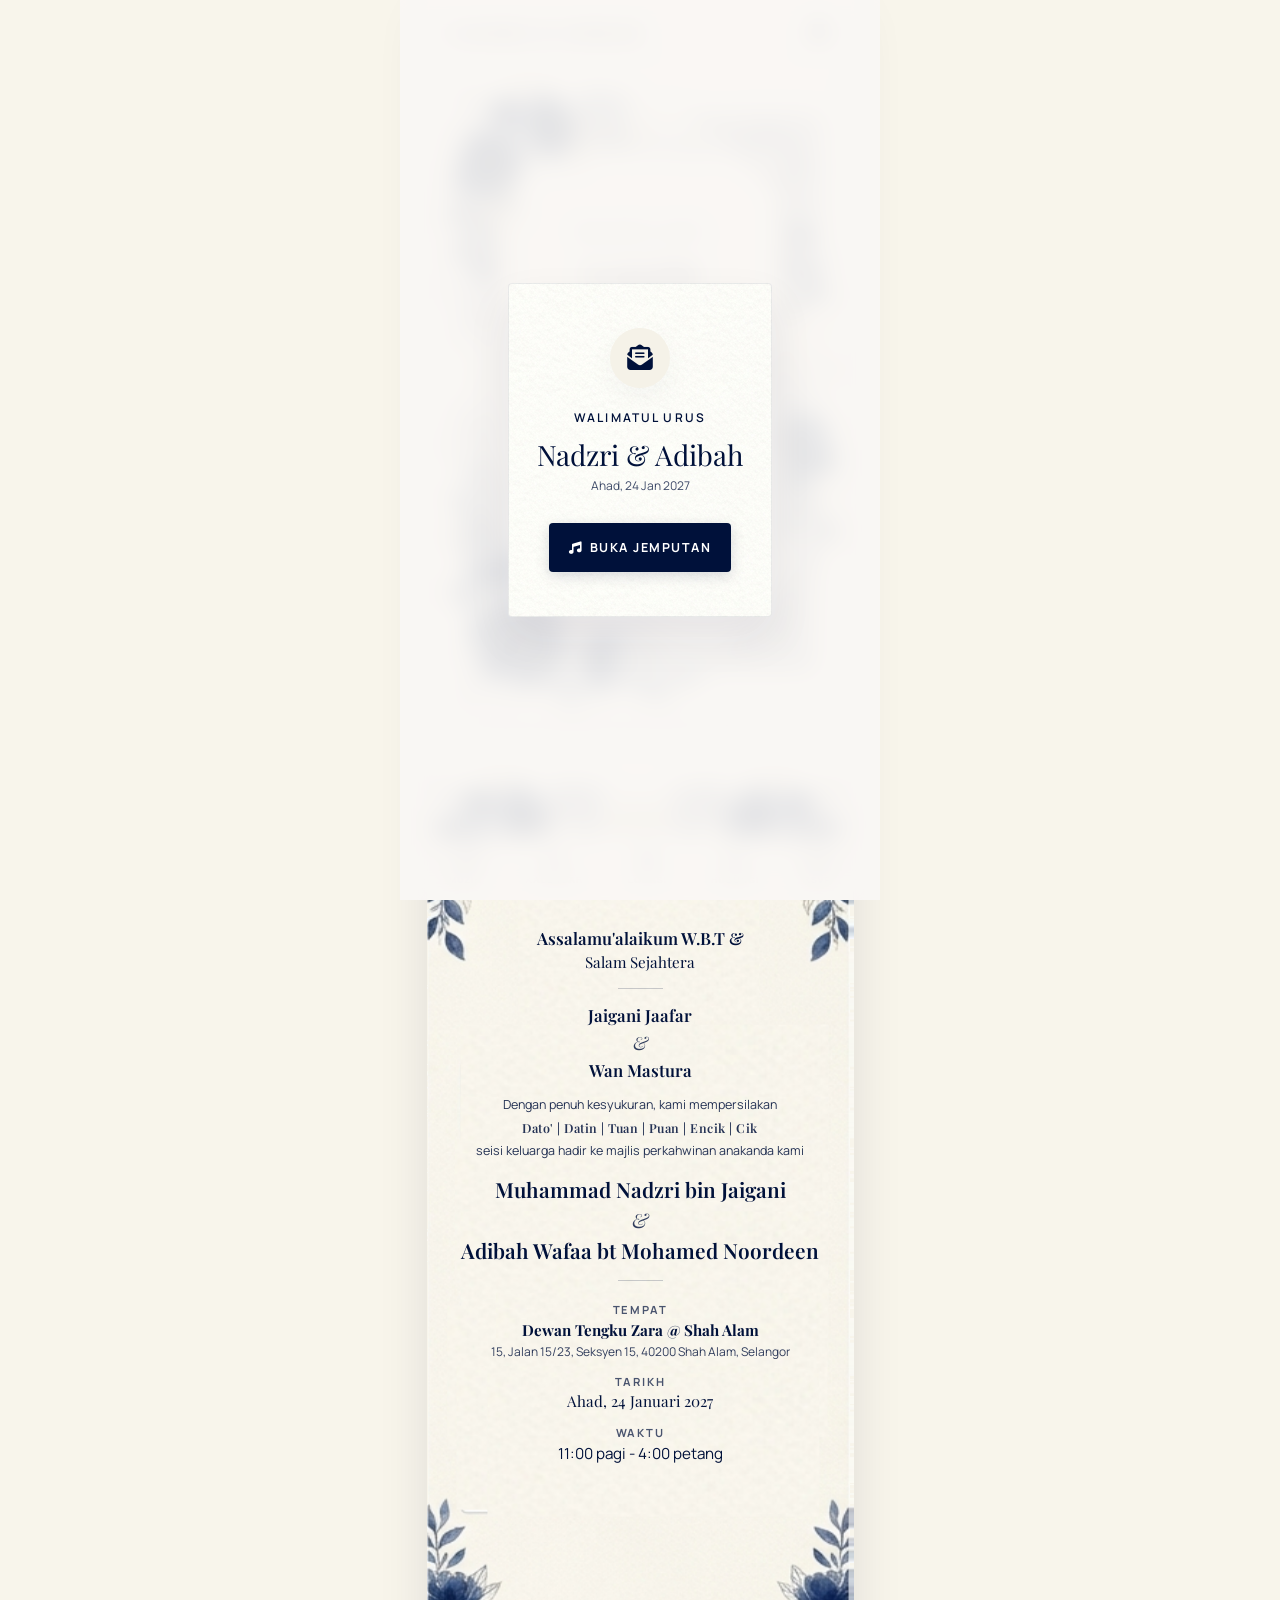
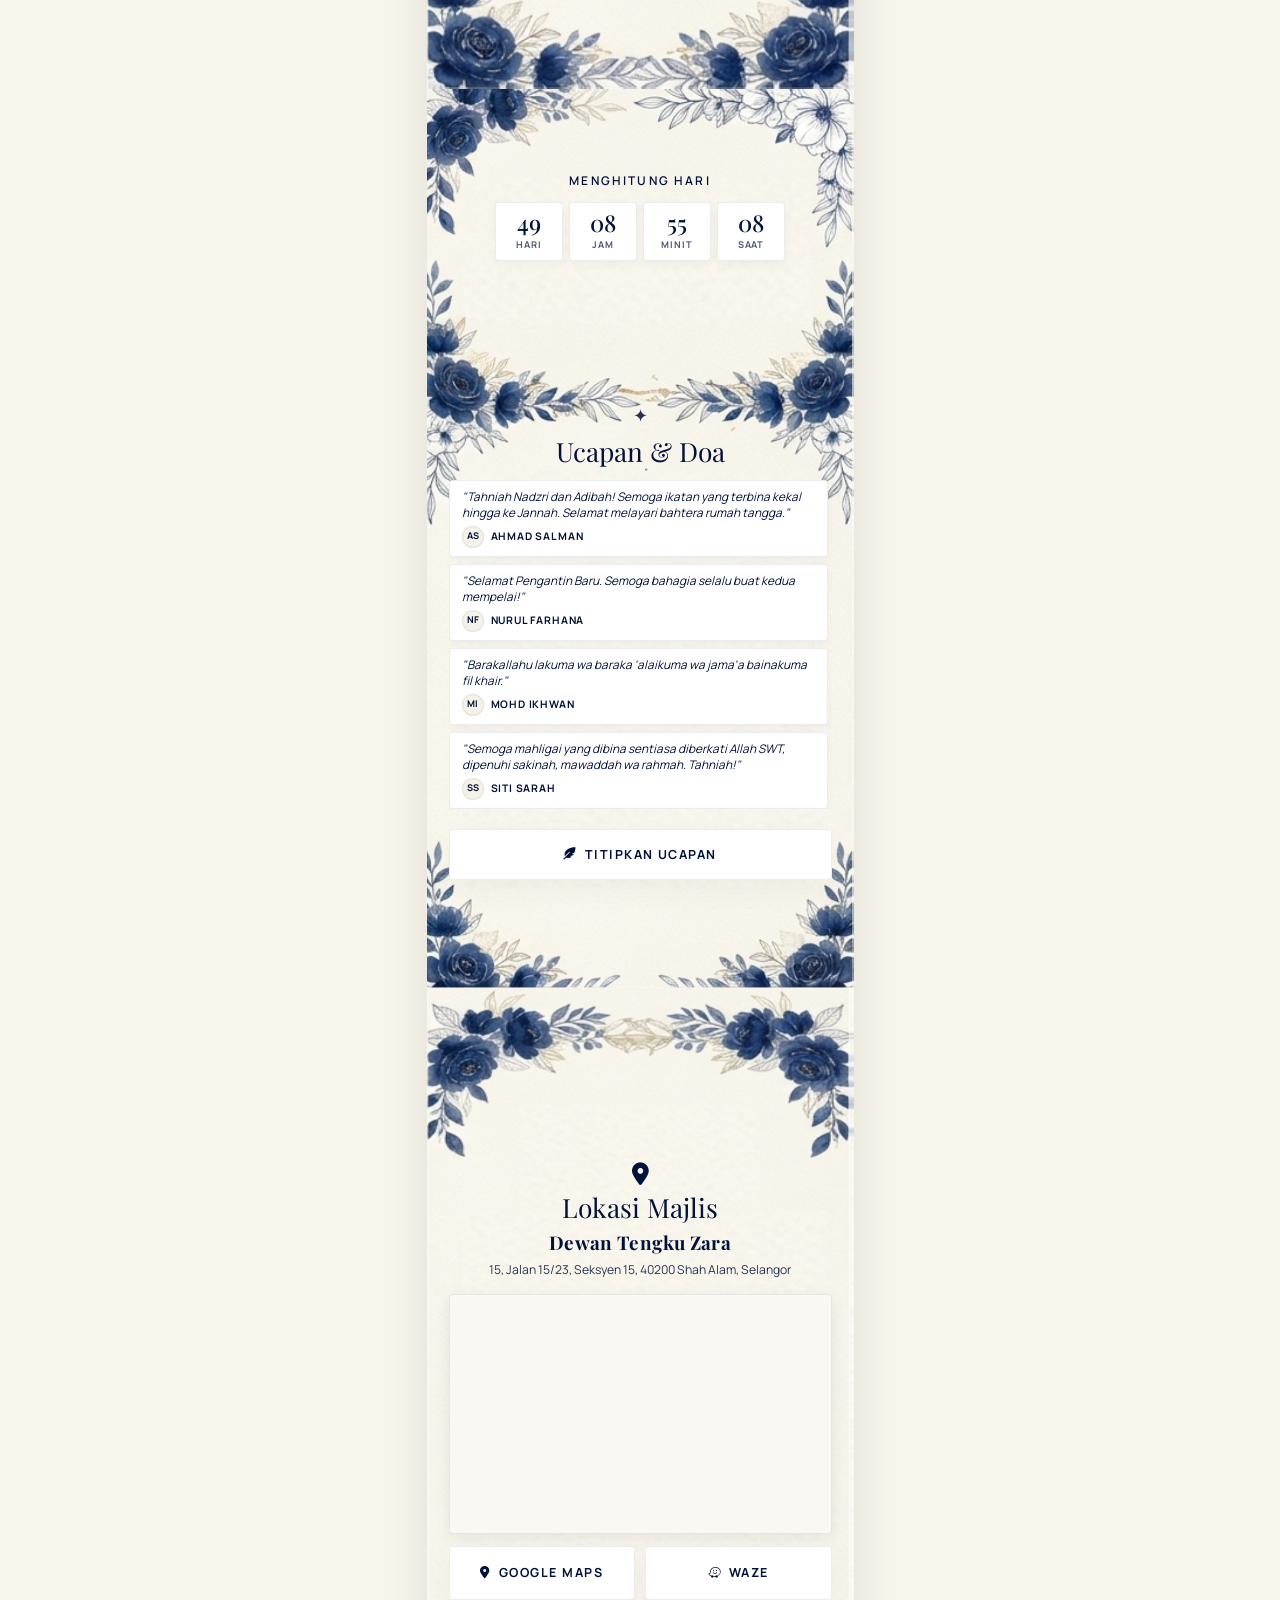
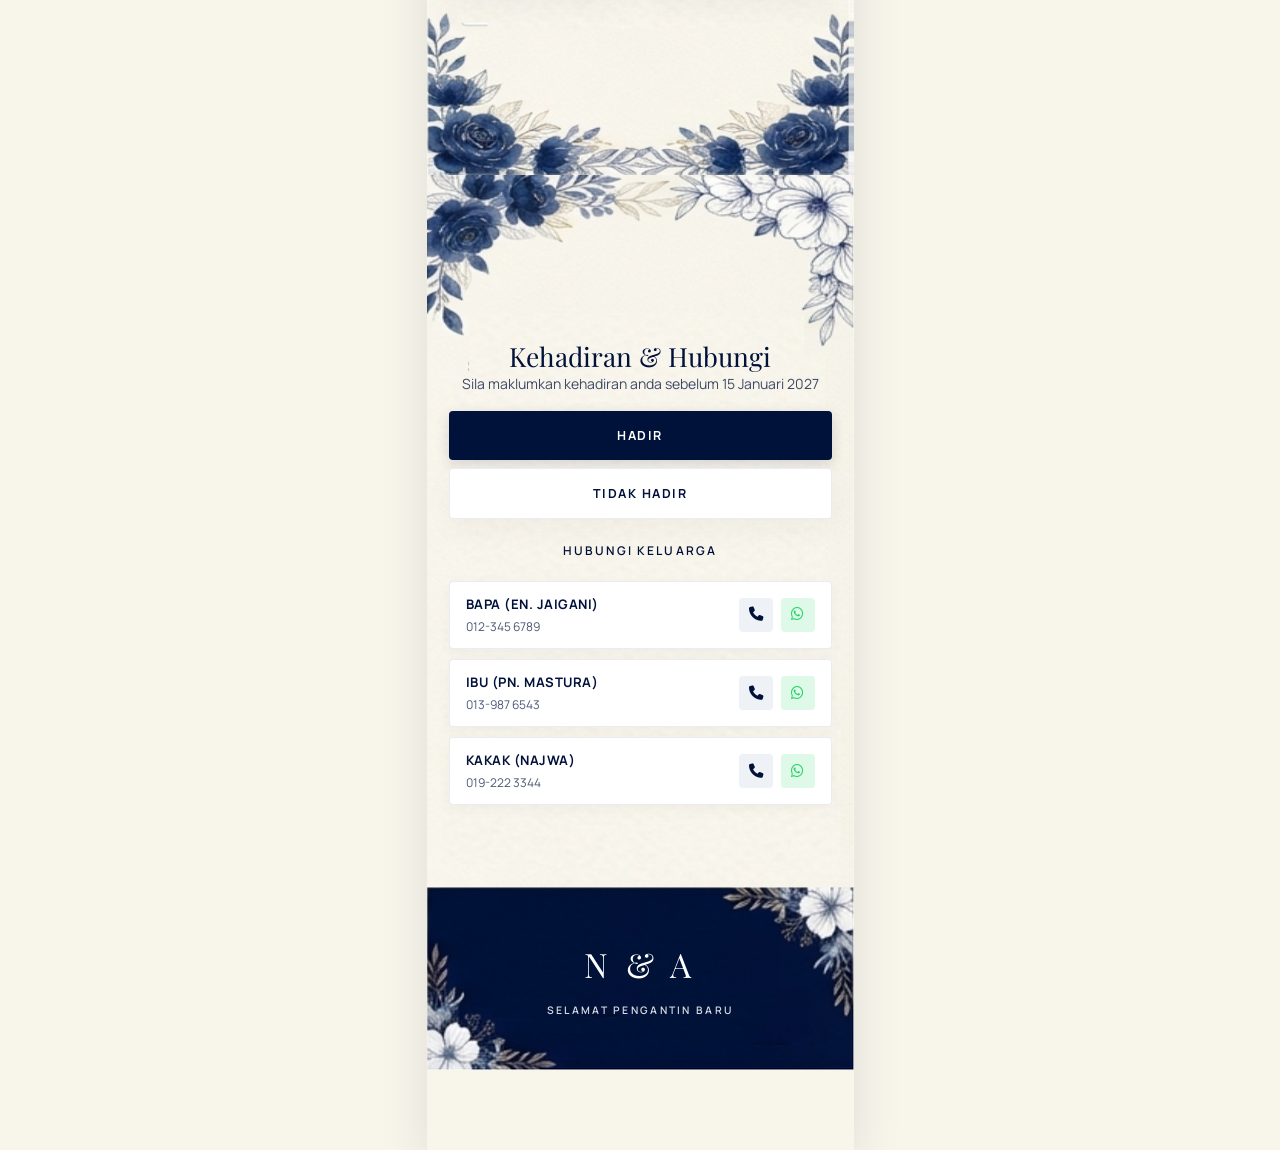
==== Kad Kahwin 2/index.html @ 7d21651d "Apply user calibrated first page text spacing and section heights" ====
<!DOCTYPE html>

<html lang="ms">
<head>
<meta charset="utf-8"/>
<meta content="width=device-width, initial-scale=1.0, maximum-scale=1.0, user-scalable=no" name="viewport"/>
<title>Walimatul Urus Nadzri &amp; Adibah</title>
<link href="https://fonts.googleapis.com" rel="preconnect"/>
<link crossorigin="" href="https://fonts.gstatic.com" rel="preconnect"/>
<link href="https://fonts.googleapis.com/css2?family=Great+Vibes&amp;family=Playfair+Display:ital,wght@0,400;0,600;0,700;1,400&amp;family=Manrope:wght@400;500;600;700&amp;display=swap" rel="stylesheet"/>
<link href="https://cdnjs.cloudflare.com/ajax/libs/font-awesome/6.4.0/css/all.min.css" rel="stylesheet"/>
<link href="styles.css" rel="stylesheet"/>
</head>
<body>
<!-- Background Music -->
<audio id="bg-music" loop="" preload="auto">
<source src="assets/gambus-kelantan.mp3" type="audio/mpeg"/>
</audio>
<div class="mobile-container">
<!-- ==========================================
             SCREEN 1: THE INVITATION CARD (HERO)
             ========================================== -->
<section class="screen-page hero-page" id="screen-hero">
<!-- Top App Bar matching screen.png -->
<header class="top-nav-bar movable-item" data-move-id="top-nav-bar">
<span class="brand-monogram" data-key="nav-monogram">NADZRI &amp; ADIBAH</span>
<button aria-label="Menu Navigasi" class="menu-icon-btn" id="menu-toggle-btn">
<i class="fa-solid fa-bars"></i>
</button>
</header>
<!-- Main Invitation Framed Card with exact floral & vintage border -->
<div class="invitation-card-wrapper">
<div class="invitation-card">
<div class="card-content">
<!-- Entire 1st Page Text Cluster (tight, close together, vertically centered) -->
<div class="hero-center-cluster movable-group" data-move-id="hero-all-text" style="transform: translateY(-15px);">
<!-- Upper Block: Title & Couple Names (close together) -->
<div class="hero-title-group movable-group" data-move-id="hero-title-group" style="transform: translateY(-53px);">
<p class="label-md letter-tracking-wide text-primary hero-top-label movable-item" data-key="hero-label" data-move-id="hero-top-label" style="transform: translateY(-16px);">WALIMATUL URUS</p>
<div class="couple-names movable-group" data-move-id="couple-names">
<h1 class="display-lg font-serif movable-item" data-key="groom-name" data-move-id="groom-name">NADZRI</h1>
<span class="ampersand-sign font-serif movable-item" data-key="ampersand" data-move-id="ampersand">&amp;</span>
<h1 class="display-lg font-serif movable-item" data-key="bride-name" data-move-id="bride-name">ADIBAH</h1>
</div>
</div>
<div class="hero-fine-divider movable-item" data-move-id="hero-fine-divider" style="transform: translateY(-30px);"></div>
<!-- Lower Block: Day, Date & Venue (close together) -->
<div class="hero-details-group movable-group" data-move-id="hero-details-group">
<p class="label-md letter-tracking-md text-primary hero-day-label movable-item" data-key="hero-day" data-move-id="hero-day-label">AHAD</p>
<div class="wedding-date-row movable-item" data-move-id="wedding-date-row">
<span class="date-digit" data-key="date-day">24</span>
<span class="date-sep">|</span>
<span class="date-digit" data-key="date-month">01</span>
<span class="date-sep">|</span>
<span class="date-digit" data-key="date-year">2027</span>
</div>
<div class="venue-info movable-item" data-move-id="venue-info" style="transform: translateY(38px);">
<p class="venue-title bold-text font-sans" data-key="venue-name">Dewan Tengku Zara</p>
<p class="venue-sub font-sans" data-key="venue-location">Shah Alam</p>
</div>
</div>
</div>
</div>
</div>
</div>
</section>
<!-- ==========================================
             SECTION 1.5: INVITATION GREETINGS & EVENT DETAILS
             (Between Screen 1 and Screen 2)
             ========================================== -->
<section class="screen-page content-page invitation-details-page" id="screen-invitation-details">
<div class="page-inner-content">
<div class="invitation-text-container">
<!-- Salam & Greetings -->
<div class="greet-block movable-group" data-move-id="greet-block">
<p class="greet-arabic font-serif movable-item" data-key="greet-salam" data-move-id="greet-salam">Assalamu'alaikum W.B.T &amp;</p>
<p class="greet-malay font-serif movable-item" data-key="greet-sejahtera" data-move-id="greet-sejahtera">Salam Sejahtera</p>
</div>
<div class="greet-divider-line movable-item" data-move-id="greet-divider-1"></div>
<!-- Parents / Hosts -->
<div class="parents-block movable-group" data-move-id="parents-block">
<h3 class="parent-name font-serif movable-item" data-key="parent-father" data-move-id="parent-father">Jaigani Jaafar</h3>
<span class="parent-amp font-serif movable-item" data-move-id="parent-amp">&amp;</span>
<h3 class="parent-name font-serif movable-item" data-key="parent-mother" data-move-id="parent-mother">Wan Mastura</h3>
</div>
<!-- Jemputan Verse -->
<div class="invitation-body-block movable-group" data-move-id="invitation-body-block">
<p class="body-sm text-primary movable-item" data-key="invite-verse-1" data-move-id="invite-verse-1">Dengan penuh kesyukuran, kami mempersilakan</p>
<p class="titles-honorific font-serif movable-item" data-key="invite-titles" data-move-id="invite-titles">Dato' | Datin | Tuan | Puan | Encik | Cik</p>
<p class="body-sm text-primary movable-item" data-key="invite-verse-2" data-move-id="invite-verse-2">seisi keluarga hadir ke majlis perkahwinan anakanda kami</p>
</div>
<!-- Bride & Groom -->
<div class="invitation-couple-block movable-group" data-move-id="invitation-couple-block">
<h2 class="couple-name-md font-serif movable-item" data-key="invite-groom" data-move-id="invite-groom">Muhammad Nadzri bin Jaigani</h2>
<span class="couple-amp font-serif movable-item" data-move-id="invite-amp">&amp;</span>
<h2 class="couple-name-md font-serif movable-item" data-key="invite-bride" data-move-id="invite-bride">Adibah Wafaa bt Mohamed Noordeen</h2>
</div>
<div class="greet-divider-line movable-item" data-move-id="greet-divider-2"></div>
<!-- Event Meta Details: Tempat, Tarikh, Waktu -->
<div class="event-meta-block movable-group" data-move-id="event-meta-block">
<!-- Tempat -->
<div class="meta-item movable-item" data-move-id="meta-tempat">
<p class="meta-label" data-key="meta-label-tempat">TEMPAT</p>
<p class="meta-value-title bold-text font-serif" data-key="meta-venue-name">Dewan Tengku Zara @ Shah Alam</p>
<p class="meta-value-sub" data-key="meta-venue-address">15, Jalan 15/23, Seksyen 15, 40200 Shah Alam, Selangor</p>
</div>
<!-- Tarikh -->
<div class="meta-item movable-item" data-move-id="meta-tarikh">
<p class="meta-label" data-key="meta-label-tarikh">TARIKH</p>
<p class="meta-value-title font-serif" data-key="meta-tarikh-val">Ahad, 24 Januari 2027</p>
</div>
<!-- Waktu -->
<div class="meta-item movable-item" data-move-id="meta-waktu">
<p class="meta-label" data-key="meta-label-waktu">WAKTU</p>
<p class="meta-value-title" data-key="meta-waktu-val">11:00 pagi - 4:00 petang</p>
</div>
</div>
</div>
</div>

</section>
<!-- ==========================================
             SCREEN 2: MENGHITUNG HARI & UCAPAN & DOA
             ========================================== -->
<section class="screen-page content-page" id="screen-countdown">
<div class="page-inner-content">
<!-- Countdown Section -->
<div class="section-block countdown-block movable-group" data-move-id="countdown-block">
<p class="label-md center-text letter-tracking-lg margin-bottom-sm text-primary movable-item" data-key="countdown-label" data-move-id="countdown-label">MENGHITUNG HARI</p>
<div class="timer-grid movable-item" data-move-id="timer-grid">
<div class="timer-box">
<span class="timer-number" data-key="timer-days" id="days">105</span>
<span class="timer-label">HARI</span>
</div>
<div class="timer-box">
<span class="timer-number" data-key="timer-hours" id="hours">09</span>
<span class="timer-label">JAM</span>
</div>
<div class="timer-box">
<span class="timer-number" data-key="timer-minutes" id="minutes">52</span>
<span class="timer-label">MINIT</span>
</div>
<div class="timer-box">
<span class="timer-number" data-key="timer-seconds" id="seconds">15</span>
<span class="timer-label">SAAT</span>
</div>
</div>
</div>
<!-- Spacer revealing the authentic botanical gold branch divider in user background -->
<div class="middle-divider-spacer movable-item" data-move-id="middle-divider-spacer"></div>
<!-- Wishes Section matching screen.png -->
<div class="section-block wishes-block movable-group" data-move-id="wishes-block">
<div class="section-title-wrapper movable-item" data-move-id="wishes-title-wrapper">
<div class="sparkle-star-icon">✦</div>
<h2 class="headline-md font-serif" data-key="wishes-title">Ucapan &amp; Doa</h2>
</div>
<div class="wishes-list movable-item" data-move-id="wishes-container" id="wishes-container">
<!-- Wish Card 1 -->
<div class="wish-card movable-item" data-move-id="wish-card-1">
<p class="body-md italic-text quote-text">"Tahniah Nadzri dan Adibah! Semoga ikatan yang terbina kekal hingga ke Jannah. Selamat melayari bahtera rumah tangga."</p>
<div class="wish-author-row">
<div class="avatar-badge">AS</div>
<span class="label-md bold-text author-name">AHMAD SALMAN</span>
</div>
</div>
<!-- Wish Card 2 -->
<div class="wish-card movable-item" data-move-id="wish-card-2">
<p class="body-md italic-text quote-text">"Selamat Pengantin Baru. Semoga bahagia selalu buat kedua mempelai!"</p>
<div class="wish-author-row">
<div class="avatar-badge">NF</div>
<span class="label-md bold-text author-name">NURUL FARHANA</span>
</div>
</div>
<!-- Wish Card 3 -->
<div class="wish-card movable-item" data-move-id="wish-card-3">
<p class="body-md italic-text quote-text">"Barakallahu lakuma wa baraka 'alaikuma wa jama'a bainakuma fil khair."</p>
<div class="wish-author-row">
<div class="avatar-badge">MI</div>
<span class="label-md bold-text author-name">MOHD IKHWAN</span>
</div>
</div>
<!-- Wish Card 4 -->
<div class="wish-card movable-item" data-move-id="wish-card-4">
<p class="body-md italic-text quote-text">"Semoga mahligai yang dibina sentiasa diberkati Allah SWT, dipenuhi sakinah, mawaddah wa rahmah. Tahniah!"</p>
<div class="wish-author-row">
<div class="avatar-badge">SS</div>
<span class="label-md bold-text author-name">SITI SARAH</span>
</div>
</div>
</div>
<!-- Add Wish Trigger Button -->
<button class="btn btn-secondary full-width margin-top-md movable-item" data-move-id="btn-trigger-wish-modal" id="btn-trigger-wish-modal" type="button">
<i class="fa-solid fa-feather-pointed"></i> TITIPKAN UCAPAN
                    </button>
</div>
</div>

</section>
<!-- ==========================================
             SCREEN 3: LOKASI MAJLIS
             ========================================== -->
<section class="screen-page content-page" id="screen-location">
<div class="page-inner-content">
<div class="section-block location-block movable-group" data-move-id="location-block">
<div class="location-header movable-item" data-move-id="location-header">
<i class="fa-solid fa-location-dot location-pin"></i>
<h2 class="headline-md font-serif" data-key="location-title">Lokasi Majlis</h2>
<h3 class="venue-name-highlight font-serif" data-key="location-hall">Dewan Tengku Zara</h3>
<p class="body-sm text-primary-muted font-sans location-full-address" data-key="location-address">15, Jalan 15/23, Seksyen 15, 40200 Shah Alam, Selangor</p>
</div>
<!-- Embedded Google Maps Card of the Location -->
<div class="map-card-container movable-item" data-move-id="perimeter-map-card">
<iframe allowfullscreen="" height="240" loading="lazy" referrerpolicy="no-referrer-when-downgrade" src="https://maps.google.com/maps?q=Dewan+Tengku+Zara+Seksyen+15+Shah+Alam&amp;t=&amp;z=15&amp;ie=UTF8&amp;iwloc=&amp;output=embed" style="border:0;" title="Peta Lokasi Google Maps Dewan Tengku Zara" width="100%">
</iframe>
</div>
<!-- Map Navigation Buttons -->
<div class="map-buttons-row movable-item" data-move-id="map-buttons-row">
<a class="btn btn-secondary map-action-btn" href="https://www.google.com/maps/search/?api=1&amp;query=Dewan+Tengku+Zara+Shah+Alam" id="btn-location-gmaps" rel="noopener noreferrer" target="_blank">
<i class="fa-solid fa-location-dot"></i> <span>GOOGLE MAPS</span>
</a>
<a class="btn btn-secondary map-action-btn" href="https://waze.com/ul?q=Dewan+Tengku+Zara+Shah+Alam" id="btn-location-waze" rel="noopener noreferrer" target="_blank">
<i class="fa-brands fa-waze"></i> <span>WAZE</span>
</a>
</div>
</div>
</div>

</section>
<!-- ==========================================
             SCREEN 4: KEHADIRAN & HUBUNGI KELUARGA + FOOTER
             ========================================== -->
<section class="screen-page content-page" id="screen-rsvp">
<div class="page-inner-content">
<!-- Kehadiran & Hubungi Header -->
<div class="section-block rsvp-header-block movable-group" data-move-id="rsvp-header-block">
<h2 class="headline-md font-serif" data-key="rsvp-title">Kehadiran &amp; Hubungi</h2>
<p class="body-md text-primary-muted center-text" data-key="rsvp-deadline">Sila maklumkan kehadiran anda sebelum 15 Januari 2027</p>
<!-- Hadir / Tidak Hadir Buttons -->
<div class="rsvp-choice-buttons">
<button class="btn btn-primary full-width" id="btn-rsvp-open-hadir" type="button">HADIR</button>
<button class="btn btn-ghost full-width" id="btn-rsvp-open-tidak" type="button">TIDAK HADIR</button>
</div>
</div>
<!-- Hubungi Keluarga Section matching screen.png Screen 4 -->
<div class="section-block family-block movable-group" data-move-id="family-block">
<p class="label-md center-text letter-tracking-lg margin-bottom-md text-primary" data-key="family-heading">HUBUNGI KELUARGA</p>
<div class="family-cards-list">
<!-- Contact 1: Bapa -->
<div class="family-card movable-item" data-move-id="family-card-1">
<div class="family-info">
<p class="family-role-name">BAPA (EN. JAIGANI)</p>
<p class="family-phone-number">012-345 6789</p>
</div>
<div class="family-action-buttons">
<a aria-label="Telefon Bapa" class="icon-circle-btn" href="tel:0123456789">
<i class="fa-solid fa-phone"></i>
</a>
<a aria-label="WhatsApp Bapa" class="icon-circle-btn whatsapp-btn" href="https://wa.me/60123456789" rel="noopener noreferrer" target="_blank">
<i class="fa-brands fa-whatsapp"></i>
</a>
</div>
</div>
<!-- Contact 2: Ibu -->
<div class="family-card movable-item" data-move-id="family-card-2">
<div class="family-info">
<p class="family-role-name">IBU (PN. MASTURA)</p>
<p class="family-phone-number">013-987 6543</p>
</div>
<div class="family-action-buttons">
<a aria-label="Telefon Ibu" class="icon-circle-btn" href="tel:0139876543">
<i class="fa-solid fa-phone"></i>
</a>
<a aria-label="WhatsApp Ibu" class="icon-circle-btn whatsapp-btn" href="https://wa.me/60139876543" rel="noopener noreferrer" target="_blank">
<i class="fa-brands fa-whatsapp"></i>
</a>
</div>
</div>
<!-- Contact 3: Adik -->
<div class="family-card movable-item" data-move-id="family-card-3">
<div class="family-info">
<p class="family-role-name">KAKAK (NAJWA)</p>
<p class="family-phone-number">019-222 3344</p>
</div>
<div class="family-action-buttons">
<a aria-label="Telefon Adik" class="icon-circle-btn" href="tel:0192223344">
<i class="fa-solid fa-phone"></i>
</a>
<a aria-label="WhatsApp Adik" class="icon-circle-btn whatsapp-btn" href="https://wa.me/60192223344" rel="noopener noreferrer" target="_blank">
<i class="fa-brands fa-whatsapp"></i>
</a>
</div>
</div>
</div>
</div>
</div>

</section>
<!-- Deep Navy Site Footer Section (100% full width until the right and left) -->
<footer class="site-royal-footer-card">
<div class="footer-card-content movable-item" data-move-id="footer-card-content">
<h2 class="footer-monogram font-serif" data-key="footer-monogram">N &amp; A</h2>
<p class="footer-tagline" data-key="footer-tagline">SELAMAT PENGANTIN BARU</p>
</div>
</footer>
<!-- Spacer for fixed bottom bar -->
<div class="bottom-nav-spacer"></div>
<!-- ==========================================
             BOTTOM NAVIGATION BAR matching screen.png
             ========================================== -->
<nav class="bottom-nav" id="main-bottom-nav">
<button class="nav-item" id="nav-btn-music" type="button">
<i class="fa-solid fa-music nav-icon" id="music-icon-indicator"></i>
<span class="nav-label">MUZIK</span>
</button>
<button class="nav-item" id="nav-btn-calendar" type="button">
<i class="fa-regular fa-calendar nav-icon"></i>
<span class="nav-label">KALENDAR</span>
</button>
<button class="nav-item" id="nav-btn-location" type="button">
<i class="fa-solid fa-location-dot nav-icon"></i>
<span class="nav-label">LOKASI</span>
</button>
<button class="nav-item" id="nav-btn-contacts" type="button">
<i class="fa-solid fa-phone nav-icon"></i>
<span class="nav-label">HUBUNGI</span>
</button>
<button class="nav-item" id="nav-btn-rsvp" type="button">
<i class="fa-regular fa-envelope nav-icon"></i>
<span class="nav-label">RSVP</span>
</button>
</nav>
<!-- ==========================================
             INTERACTIVE MODALS & DRAWERS
             ========================================== -->
<!-- 1. RSVP Submission Modal -->
<div aria-hidden="true" class="modal-overlay" id="rsvp-modal">
<div class="modal-card">
<div class="modal-header">
<h3 class="headline-md font-serif">Borang Kehadiran</h3>
<button aria-label="Tutup" class="modal-close-btn" id="rsvp-modal-close" type="button">×</button>
</div>
<form class="modal-form" id="rsvp-submission-form">
<div class="form-group">
<label class="label-md">Status Kehadiran</label>
<div class="status-toggle-row">
<button class="toggle-option-btn active" data-status="HADIR" id="modal-tab-hadir" type="button">Hadir</button>
<button class="toggle-option-btn" data-status="TIDAK HADIR" id="modal-tab-tidak" type="button">Tidak Hadir</button>
</div>
</div>
<div class="form-group" id="pax-group">
<label class="label-md" for="pax-select">Jumlah Kehadiran</label>
<select class="form-input" id="pax-select">
<option value="1">1 Orang</option>
<option selected="" value="2">2 Orang</option>
<option value="3">3 Orang</option>
<option value="4">4 Orang</option>
<option value="5">5 Orang</option>
</select>
</div>
<div class="form-group">
<label class="label-md" for="guest-name">Nama Anda</label>
<input class="form-input" id="guest-name" placeholder="Masukkan nama penuh" required="" type="text"/>
</div>
<div class="form-group">
<label class="label-md" for="guest-phone">Nombor Telefon (Pilihan)</label>
<input class="form-input" id="guest-phone" placeholder="Contoh: 0123456789" type="tel"/>
</div>
<div class="form-group">
<label class="label-md" for="guest-wish">Ucapan &amp; Doa</label>
<textarea class="form-input form-textarea" id="guest-wish" placeholder="Titipkan ucapan buat kedua mempelai..." rows="3"></textarea>
</div>
<button class="btn btn-primary full-width" id="rsvp-submit-btn" type="submit">HANTAR JAWAPAN</button>
</form>
</div>
</div>
<!-- 2. Add Wish Modal -->
<div aria-hidden="true" class="modal-overlay" id="wish-modal">
<div class="modal-card">
<div class="modal-header">
<h3 class="headline-md font-serif">Titipkan Ucapan</h3>
<button aria-label="Tutup" class="modal-close-btn" id="wish-modal-close" type="button">×</button>
</div>
<form class="modal-form" id="standalone-wish-form">
<div class="form-group">
<label class="label-md" for="wish-author-name">Nama Anda</label>
<input class="form-input" id="wish-author-name" placeholder="Masukkan nama anda" required="" type="text"/>
</div>
<div class="form-group">
<label class="label-md" for="wish-author-text">Ucapan Buat Mempelai</label>
<textarea class="form-input form-textarea" id="wish-author-text" placeholder="Tuliskan ucapan tahniah &amp; doa anda..." required="" rows="4"></textarea>
</div>
<button class="btn btn-primary full-width" type="submit">HANTAR UCAPAN</button>
</form>
</div>
</div>
<!-- 3. Calendar Export Modal -->
<div aria-hidden="true" class="modal-overlay" id="calendar-modal">
<div class="modal-card">
<div class="modal-header">
<h3 class="headline-md font-serif">Simpan Tarikh</h3>
<button aria-label="Tutup" class="modal-close-btn" id="calendar-modal-close" type="button">×</button>
</div>
<div class="calendar-options-list">
<a class="btn btn-secondary full-width margin-bottom-sm" href="#" id="btn-add-google-cal" rel="noopener noreferrer" target="_blank">
<i class="fa-brands fa-google"></i> Google Calendar
                    </a>
<button class="btn btn-secondary full-width" id="btn-download-ics" type="button">
<i class="fa-solid fa-calendar-arrow-down"></i> Muat Turun (.ICS)
                    </button>
</div>
</div>
</div>
<!-- 4. Navigation Menu Drawer -->
<div aria-hidden="true" class="drawer-overlay" id="nav-drawer">
<div class="drawer-panel">
<div class="drawer-header">
<span class="brand-monogram">NADZRI &amp; ADIBAH</span>
<button aria-label="Tutup Menu" class="drawer-close-btn" id="nav-drawer-close" type="button">×</button>
</div>
<ul class="drawer-menu-list">
<li><a class="drawer-link" href="#screen-hero"><i class="fa-solid fa-heart"></i> Jemputan</a></li>
<li><a class="drawer-link" href="#screen-countdown"><i class="fa-regular fa-clock"></i> Menghitung Hari</a></li>
<li><a class="drawer-link" href="#screen-countdown"><i class="fa-solid fa-sparkles"></i> Ucapan &amp; Doa</a></li>
<li><a class="drawer-link" href="#screen-location"><i class="fa-solid fa-location-dot"></i> Lokasi Majlis</a></li>
<li><a class="drawer-link" href="#screen-rsvp"><i class="fa-regular fa-envelope"></i> Kehadiran &amp; Hubungi</a></li>
</ul>
</div>
</div>
<!-- 5. Initial Audio Unlock Overlay -->
<div class="audio-overlay" id="audio-overlay">
<div class="audio-overlay-card">
<div class="envelope-stamp"><i class="fa-solid fa-envelope-open-text"></i></div>
<p class="label-md letter-tracking-lg margin-bottom-xs">WALIMATUL URUS</p>
<h2 class="display-sm font-serif">Nadzri &amp; Adibah</h2>
<p class="body-sm text-primary-muted margin-bottom-lg">Ahad, 24 Jan 2027</p>
<button class="btn btn-primary" id="open-invite" type="button">
<i class="fa-solid fa-music"></i> BUKA JEMPUTAN
                </button>
</div>
</div>
</div>
<script src="script.js"></script>
</body>
</html>
---- Kad Kahwin 2/styles.css ----
:root {
    /* Colors & Atmospheric Depth (from DESIGN.md) */
    --primary: #00113a;                     /* Deep Royal Navy / Ink */
    --primary-container: #002366;           /* Botanical accent */
    --on-primary: #ffffff;
    --surface: #f8f5eb;                     /* Exact ivory stationery paper from user backgrounds [248, 245, 235] */
    --surface-container-lowest: #ffffff;    /* Floating cards */
    --surface-container-low: #f5f2e8;       /* Subtle depth */
    --outline-variant: rgba(0, 17, 58, 0.08); /* Ghost border (felt, not seen) */
    --outline: #757682;                     /* Input lines */
    --error: #ba1a1a;
    --ambient-shadow: 0 10px 30px rgba(0, 17, 58, 0.04);
    --ambient-shadow-md: 0 14px 34px rgba(0, 17, 58, 0.06);
    --ambient-shadow-lg: 0 20px 44px rgba(0, 17, 58, 0.08);
    
    /* Dynamic Layout & Section Customizer Variables */
    --card-max-width: 427px;
    
    /* Section 1: Hero Card */
    --s1-padding-top: 96px;
    --s1-padding-bottom: 76px;
    --s1-bg-scale-x: 100%;
    --s1-bg-scale-y: 100%;
    --s1-bg-pos-x: center;
    --s1-bg-pos-y: 0px;
    
    /* Section 1.5: Jemputan */
    --s15-min-height: 927px;
    --s15-padding-top: 165px;
    --s15-padding-bottom: 140px;
    --s15-bg-scale-x: 100%;
    --s15-bg-scale-y: 100%;
    --s15-bg-pos-x: center;
    --s15-bg-pos-y: 0px;
    
    /* Section 2: Hitung Hari & Ucapan */
    --s2-min-height: 899px;
    --s2-padding-top: 78px;
    --s2-spacer-height: 140px;
    --s2-padding-bottom: 40px;
    --s2-bg-scale-x: 100%;
    --s2-bg-scale-y: 100%;
    --s2-bg-pos-x: center;
    --s2-bg-pos-y: 0px;
    
    /* Section 3: Lokasi */
    --s3-min-height: 787px;
    --s3-padding-top: 175px;
    --s3-map-height: 215px;
    --s3-padding-bottom: 120px;
    --s3-bg-scale-x: 100%;
    --s3-bg-scale-y: 100%;
    --s3-bg-pos-x: center;
    --s3-bg-pos-y: 0px;
    
    /* Section 4: RSVP */
    --s4-min-height: 712px;
    --s4-padding-top: 165px;
    --s4-padding-bottom: 24px;
    --s4-bg-scale-x: 100%;
    --s4-bg-scale-y: 100%;
    --s4-bg-pos-x: center;
    --s4-bg-pos-y: 0px;

    /* Navy Footer */
    --footer-bg-scale-x: 100%;
    --footer-bg-scale-y: 100%;
    --footer-bg-pos-x: center;
    --footer-bg-pos-y: 0px;
    
    /* Typography (from DESIGN.md) */
    --font-serif: 'Playfair Display', serif;
    --font-cursive: 'Great Vibes', cursive;
    --font-sans: 'Manrope', sans-serif;
    
    /* Radii */
    --round-four: 0.25rem;                  /* 4px architectural precision */
    --round-sm: 4px;
    --round-md: 8px;
    --round-full: 9999px;
}

/* Reset & Global */
* {
    margin: 0;
    padding: 0;
    box-sizing: border-box;
    scroll-behavior: smooth;
    -webkit-tap-highlight-color: transparent;
}

body {
    background-color: #f8f5eb;
    color: var(--primary);
    font-family: var(--font-sans);
    line-height: 1.6;
    display: flex;
    justify-content: center;
    min-height: 100vh;
}

/* Typography Utility Classes */
.font-serif { font-family: var(--font-serif); }
.font-cursive { font-family: var(--font-cursive); }
.font-sans { font-family: var(--font-sans); }

.display-lg {
    font-size: 2.3rem;
    letter-spacing: -0.02em;
    line-height: 1.1;
    font-weight: 400;
}

.display-md {
    font-size: 2.2rem;
    font-weight: 400;
    line-height: 1.1;
}

.display-sm {
    font-size: 1.75rem;
    font-weight: 400;
}

.headline-md {
    font-size: 1.65rem;
    font-weight: 400;
    line-height: 1.25;
    text-align: center;
    color: var(--primary);
}

.body-lg {
    font-size: 1rem;
    line-height: 1.5;
}

.body-md {
    font-size: 0.875rem;
    line-height: 1.6;
}

.body-sm {
    font-size: 0.75rem;
    line-height: 1.5;
}

.label-md {
    font-size: 0.75rem;
    text-transform: uppercase;
    letter-spacing: 0.12rem;
    font-weight: 600;
}

.bold-text { font-weight: 700; }
.italic-text { font-style: italic; }
.center-text { text-align: center; }
.text-primary { color: var(--primary); }
.text-primary-muted { color: var(--primary); opacity: 0.75; }

.letter-tracking-wide { letter-spacing: 0.2em; }
.letter-tracking-md { letter-spacing: 0.15em; }
.letter-tracking-lg { letter-spacing: 0.18em; }

.margin-bottom-xs { margin-bottom: 6px; }
.margin-bottom-sm { margin-bottom: 12px; }
.margin-bottom-md { margin-bottom: 20px; }
.margin-bottom-lg { margin-bottom: 28px; }
.margin-top-sm { margin-top: 12px; }
.margin-top-md { margin-top: 20px; }
.margin-top-lg { margin-top: 32px; }

/* Main Phone Container */
.mobile-container {
    width: 100%;
    max-width: var(--card-max-width, 427px);
    background-color: var(--surface);
    box-shadow: 0 16px 48px rgba(0, 17, 58, 0.1);
    position: relative;
    min-height: 100vh;
    overflow-x: hidden;
    margin: 0 auto;
    transition: max-width 0.2s ease;
}

/* =========================================================
   SCREEN 1: THE INVITATION CARD (HERO)
   ========================================================= */
.screen-page {
    position: relative;
    width: 100%;
}

.hero-page {
    display: flex;
    flex-direction: column;
    justify-content: flex-start;
    padding-bottom: 24px;
}

/* Top App Bar */
.top-nav-bar {
    display: flex;
    justify-content: space-between;
    align-items: center;
    padding: 16px 20px 8px;
}

.brand-monogram {
    font-family: var(--font-serif);
    font-size: 1.15rem;
    font-weight: 600;
    letter-spacing: 0.12em;
    color: var(--primary);
}

.menu-icon-btn {
    background: transparent;
    border: none;
    color: var(--primary);
    font-size: 1.35rem;
    cursor: pointer;
    padding: 6px;
    display: flex;
    align-items: center;
    justify-content: center;
    transition: opacity 0.2s ease;
}

.menu-icon-btn:hover {
    opacity: 0.7;
}

/* Main Framed Card with exact floral & vintage border from user's background */
.invitation-card-wrapper {
    padding: 6px 14px 24px;
    flex: 1;
    display: flex;
    align-items: center;
    justify-content: center;
}

.invitation-card {
    width: 100%;
    max-width: 427px;
    aspect-ratio: 427 / 696;
    background-color: var(--surface);
    background-image: url('assets/bg_screen1_card.png');
    background-size: var(--s1-bg-scale-x, 100%) var(--s1-bg-scale-y, 100%);
    background-position: var(--s1-bg-pos-x, center) var(--s1-bg-pos-y, 0px);
    background-repeat: no-repeat;
    border-radius: var(--round-four);
    box-shadow: 0 16px 40px rgba(0, 17, 58, 0.08);
    position: relative;
    padding: var(--s1-padding-top, 84px) 24px var(--s1-padding-bottom, 84px);
    display: flex;
    flex-direction: column;
    align-items: center;
    justify-content: center;
    text-align: center;
    box-sizing: border-box;
}

/* The ornate borders are already authentically present inside bg_screen1_card.png */
.ornate-inner-border {
    display: none;
}

.card-content {
    position: relative;
    z-index: 2;
    display: flex;
    flex-direction: column;
    align-items: center;
    justify-content: center;
    width: 100%;
    height: 100%;
}

/* Entire 1st Page Text Cluster - Perfectly Centered, moved 5 spaces down */
.hero-center-cluster {
    display: flex;
    flex-direction: column;
    align-items: center;
    justify-content: center;
    gap: 6px;
    width: 100%;
    margin-top: 18px;
}

/* Upper Block: WALIMATUL URUS and Couple Names */
.hero-title-group {
    display: flex;
    flex-direction: column;
    align-items: center;
    gap: 3px;
    width: 100%;
    margin: 0;
}

.hero-top-label {
    font-family: var(--font-sans);
    font-size: 0.68rem;
    font-weight: 600;
    letter-spacing: 0.22em;
    text-transform: uppercase;
    color: var(--primary);
    margin: 0 0 3px 0;
    line-height: 1.1;
}

.couple-names {
    display: flex;
    flex-direction: column;
    align-items: center;
    margin: 0;
}

.couple-names h1 {
    font-family: var(--font-serif);
    line-height: 0.94;
    letter-spacing: -0.01em;
    font-weight: 400;
    font-size: 2.05rem;
    color: var(--primary);
    margin: 0;
}

.ampersand-sign {
    font-family: var(--font-serif);
    font-style: italic;
    font-size: 1.45rem;
    line-height: 0.75;
    color: var(--primary);
    opacity: 0.85;
    margin: -1px 0;
}

.hero-fine-divider {
    display: block;
    width: 34px;
    height: 1px;
    background-color: rgba(0, 17, 58, 0.22);
    margin: 5px auto;
}

/* Lower Block: Day, Date & Venue close together with balanced spacing (+2 space) */
.hero-details-group {
    display: flex;
    flex-direction: column;
    align-items: center;
    gap: 3px;
    width: 100%;
    margin: 0;
}

.hero-day-label {
    font-family: var(--font-sans);
    font-size: 0.65rem;
    font-weight: 600;
    letter-spacing: 0.18em;
    text-transform: uppercase;
    color: var(--primary);
    margin: 0 0 2px 0;
    line-height: 1.1;
}

.wedding-date-row {
    font-family: var(--font-serif);
    font-size: 1.35rem;
    color: var(--primary);
    display: flex;
    align-items: center;
    justify-content: center;
    gap: 8px;
    margin: 2px 0;
    line-height: 1;
}

.date-digit {
    font-family: var(--font-serif);
    font-weight: 400;
}

.date-sep {
    font-weight: 300;
    opacity: 0.35;
    font-size: 1.1rem;
}

.venue-info {
    display: flex;
    flex-direction: column;
    align-items: center;
    gap: 2px;
    margin-top: 3px;
}

.venue-title {
    font-family: var(--font-sans);
    letter-spacing: 0.08em;
    font-weight: 700;
    font-size: 0.78rem;
    text-transform: uppercase;
    color: var(--primary);
    margin: 0;
    line-height: 1.15;
}

.venue-sub {
    font-family: var(--font-sans);
    font-size: 0.7rem;
    font-weight: 500;
    color: var(--primary);
    opacity: 0.8;
    margin: 0;
    line-height: 1.15;
}

/* =========================================================
   SCREENS 1.5, 2, 3, 4: CONTENT PAGES ON USER'S BACKGROUNDS
   ========================================================= */
.content-page {
    padding-bottom: 24px;
}

/* Section 1.5: Invitation Greetings & Details on section 3's floral background */
#screen-invitation-details {
    width: 100%;
    min-height: var(--s15-min-height, 1022px);
    background-color: var(--surface);
    background-image: url('assets/bg_screen3_location.png');
    background-size: var(--s15-bg-scale-x, 100%) var(--s15-bg-scale-y, 100%);
    background-position: var(--s15-bg-pos-x, center) var(--s15-bg-pos-y, 0px);
    background-repeat: no-repeat;
    position: relative;
    padding: var(--s15-padding-top, 165px) 22px var(--s15-padding-bottom, 140px);
    display: flex;
    flex-direction: column;
    justify-content: flex-start;
    box-sizing: border-box;
    text-align: center;
}

.invitation-text-container {
    display: flex;
    flex-direction: column;
    align-items: center;
    gap: 10px;
    width: 100%;
}

.greet-block {
    margin-bottom: 2px;
}

.greet-arabic {
    font-size: 1.05rem;
    font-weight: 600;
    color: var(--primary);
    line-height: 1.35;
}

.greet-malay {
    font-size: 0.95rem;
    color: var(--primary);
    line-height: 1.35;
    margin-top: 2px;
}

.greet-divider-line {
    width: 45px;
    height: 1px;
    background: rgba(0, 17, 58, 0.2);
    margin: 4px auto;
}

.parents-block {
    margin: 2px 0;
}

.parent-name {
    font-size: 1.05rem;
    font-weight: 600;
    color: var(--primary);
    line-height: 1.25;
}

.parent-amp {
    display: block;
    font-size: 1.15rem;
    font-style: italic;
    color: var(--primary);
    opacity: 0.8;
    margin: 2px 0;
}

.invitation-body-block {
    margin: 2px 0;
}

.invitation-body-block p {
    font-size: 0.78rem;
    line-height: 1.55;
    color: var(--primary);
    opacity: 0.85;
}

.titles-honorific {
    font-size: 0.82rem;
    font-weight: 600;
    letter-spacing: 0.04em;
    color: var(--primary);
    margin: 4px 0;
}

.invitation-couple-block {
    margin: 4px 0;
}

.couple-name-md {
    font-size: 1.3rem;
    font-weight: 600;
    color: var(--primary);
    line-height: 1.2;
}

.couple-amp {
    display: block;
    font-size: 1.25rem;
    font-style: italic;
    color: var(--primary);
    opacity: 0.8;
    margin: 2px 0;
}

.event-meta-block {
    margin-top: 6px;
    display: flex;
    flex-direction: column;
    gap: 12px;
    width: 100%;
}

.meta-item {
    display: flex;
    flex-direction: column;
    align-items: center;
}

.meta-label {
    font-size: 0.7rem;
    letter-spacing: 0.16em;
    font-weight: 700;
    text-transform: uppercase;
    color: var(--primary);
    opacity: 0.7;
    margin-bottom: 2px;
}

.meta-value-title {
    font-size: 0.95rem;
    color: var(--primary);
    line-height: 1.3;
}

.meta-value-sub {
    font-size: 0.75rem;
    color: var(--primary);
    opacity: 0.8;
    line-height: 1.45;
    margin-top: 2px;
}

/* Screen 2: Countdown & Wishes on user's exact background */
#screen-countdown {
    width: 100%;
    min-height: var(--s2-min-height, 899px);
    background-color: var(--surface);
    background-image: url('assets/bg_screen2_countdown_wishes.png');
    background-size: var(--s2-bg-scale-x, 100%) var(--s2-bg-scale-y, 100%);
    background-position: var(--s2-bg-pos-x, center) var(--s2-bg-pos-y, 0px);
    background-repeat: no-repeat;
    position: relative;
    padding: var(--s2-padding-top, 78px) 18px var(--s2-padding-bottom, 40px);
    display: flex;
    flex-direction: column;
    justify-content: flex-start;
    box-sizing: border-box;
}

.middle-divider-spacer {
    width: 100%;
    height: var(--s2-spacer-height, 140px);
    pointer-events: none;
}

/* Screen 3: Lokasi Majlis on user's exact background */
#screen-location {
    width: 100%;
    min-height: var(--s3-min-height, 1022px);
    background-color: var(--surface);
    background-image: url('assets/bg_screen3_location.png');
    background-size: var(--s3-bg-scale-x, 100%) var(--s3-bg-scale-y, 100%);
    background-position: var(--s3-bg-pos-x, center) var(--s3-bg-pos-y, 0px);
    background-repeat: no-repeat;
    position: relative;
    padding: var(--s3-padding-top, 175px) 18px var(--s3-padding-bottom, 120px);
    display: flex;
    flex-direction: column;
    justify-content: flex-start;
    box-sizing: border-box;
}

/* Screen 4: RSVP & Hubungi on user's exact background */
#screen-rsvp {
    width: 100%;
    min-height: var(--s4-min-height, 898px);
    background-color: var(--surface);
    background-image: url('assets/bg_screen4_rsvp_contacts.png');
    background-size: var(--s4-bg-scale-x, 100%) var(--s4-bg-scale-y, 100%);
    background-position: var(--s4-bg-pos-x, center) var(--s4-bg-pos-y, 0px);
    background-repeat: no-repeat;
    position: relative;
    padding: var(--s4-padding-top, 165px) 18px var(--s4-padding-bottom, 24px);
    display: flex;
    flex-direction: column;
    justify-content: flex-start;
    box-sizing: border-box;
}

.page-inner-content {
    padding: 0 4px;
    width: 100%;
}

.section-block {
    width: 100%;
}

/* =========================================================
   SCREEN 2: COUNTDOWN & WISHES
   ========================================================= */
.countdown-block {
    padding-top: 4px;
}

.timer-grid {
    display: flex;
    gap: 6px;
    justify-content: center;
    max-width: 320px;
    margin: 10px auto 0;
}

.timer-box {
    flex: 1;
    min-width: 50px;
    max-width: 68px;
    background-color: #ffffff;
    border: 1px solid var(--outline-variant);
    border-radius: var(--round-four);
    box-shadow: 0 3px 10px rgba(0, 17, 58, 0.04);
    padding: 8px 4px 7px;
    display: flex;
    flex-direction: column;
    align-items: center;
    transition: transform 0.2s ease, box-shadow 0.2s ease;
}

.timer-box:hover {
    transform: translateY(-2px);
    box-shadow: 0 6px 14px rgba(0, 17, 58, 0.08);
}

.timer-number {
    font-family: var(--font-serif);
    font-size: 1.45rem;
    line-height: 1;
    color: var(--primary);
    font-weight: 500;
}

.timer-label {
    font-family: var(--font-sans);
    font-size: 0.58rem;
    font-weight: 700;
    letter-spacing: 0.1em;
    color: var(--primary);
    opacity: 0.7;
    margin-top: 4px;
}

/* Wishes List (Scrollable, Exactly 4 visible at a glance) */
.section-title-wrapper {
    display: flex;
    flex-direction: column;
    align-items: center;
    margin-bottom: 12px;
}

.sparkle-star-icon {
    font-size: 1.15rem;
    color: var(--primary);
    margin-bottom: 4px;
    opacity: 0.85;
}

.wishes-list {
    display: flex;
    flex-direction: column;
    gap: 7px;
    max-height: 335px;
    overflow-y: auto;
    overflow-x: hidden;
    overscroll-behavior: contain;
    padding-right: 4px;
    scrollbar-width: thin;
    scrollbar-color: rgba(0, 17, 58, 0.22) transparent;
}

.wishes-list::-webkit-scrollbar {
    width: 4px;
}

.wishes-list::-webkit-scrollbar-track {
    background: transparent;
}

.wishes-list::-webkit-scrollbar-thumb {
    background: rgba(0, 17, 58, 0.22);
    border-radius: 4px;
}

.wishes-list::-webkit-scrollbar-thumb:hover {
    background: rgba(0, 17, 58, 0.45);
}

.wish-card {
    background-color: #ffffff;
    border: 1px solid var(--outline-variant);
    border-radius: var(--round-four);
    box-shadow: 0 3px 10px rgba(0, 17, 58, 0.04);
    padding: 8px 12px;
    flex-shrink: 0;
    transition: box-shadow 0.2s ease;
}

.wish-card:hover {
    box-shadow: var(--ambient-shadow-md);
}

.quote-text {
    font-family: var(--font-sans);
    font-style: italic;
    color: var(--primary);
    line-height: 1.35;
    font-size: 0.74rem;
    margin-bottom: 5px;
}

.wish-author-row {
    display: flex;
    align-items: center;
    gap: 7px;
}

.avatar-badge {
    width: 22px;
    height: 22px;
    border-radius: 50%;
    background-color: var(--surface-container-low);
    color: var(--primary);
    font-size: 0.58rem;
    font-weight: 700;
    display: flex;
    align-items: center;
    justify-content: center;
    border: 1px solid rgba(0, 17, 58, 0.08);
}

.author-name {
    font-family: var(--font-sans);
    font-size: 0.65rem;
    font-weight: 700;
    letter-spacing: 0.08em;
    text-transform: uppercase;
}

/* =========================================================
   SCREEN 3: LOKASI MAJLIS - STATIC PERIMETER MAP CARD
   ========================================================= */
.location-header {
    display: flex;
    flex-direction: column;
    align-items: center;
    margin-bottom: 12px;
}

.location-pin {
    font-size: 1.4rem;
    color: var(--primary);
    margin-bottom: 6px;
}

.venue-name-highlight {
    font-family: var(--font-serif);
    font-size: 1.18rem;
    font-weight: 700;
    color: var(--primary);
    margin: 4px 0 2px;
    letter-spacing: 0.02em;
    text-align: center;
}

.location-full-address {
    font-family: var(--font-sans);
    font-size: 0.76rem;
    line-height: 1.45;
    color: var(--primary);
    opacity: 0.85;
    text-align: center;
    max-width: 320px;
    margin: 0 auto 4px;
}

/* Embedded Google Maps Card */
.map-card-container {
    width: 100%;
    height: 240px;
    background-color: #faf8f3;
    border: 1px solid var(--outline-variant);
    border-radius: var(--round-four);
    box-shadow: 0 4px 16px rgba(0, 17, 58, 0.08);
    overflow: hidden;
    margin-bottom: 12px;
    box-sizing: border-box;
}

.map-card-container iframe {
    width: 100%;
    height: 100%;
    border: 0;
    display: block;
}

.map-directions-guide {
    display: flex;
    flex-direction: column;
    gap: 8px;
    padding-top: 10px;
    border-top: 1px solid rgba(0, 17, 58, 0.08);
    text-align: left;
}

.directions-heading {
    font-family: var(--font-serif);
    font-size: 0.88rem;
    color: var(--primary);
    font-weight: 600;
    margin-bottom: 2px;
    display: flex;
    align-items: center;
    gap: 6px;
}

.direction-step-item {
    display: flex;
    gap: 8px;
    align-items: flex-start;
    font-family: var(--font-sans);
    font-size: 0.74rem;
    color: var(--primary);
    line-height: 1.45;
}

.step-icon {
    color: var(--primary);
    font-size: 0.85rem;
    margin-top: 1px;
    flex-shrink: 0;
    opacity: 0.85;
}

.step-desc {
    flex: 1;
}

.step-desc strong {
    font-weight: 700;
}

.map-buttons-row {
    display: flex;
    gap: 10px;
    margin-bottom: 12px;
}

.map-action-btn {
    flex: 1;
    padding: 12px 14px;
    font-size: 0.74rem;
    letter-spacing: 0.08em;
    font-weight: 700;
}

.quick-rsvp-group {
    display: flex;
    flex-direction: column;
    gap: 8px;
    margin-top: 0;
}

/* =========================================================
   SCREEN 4: KEHADIRAN & HUBUNGI + FOOTER
   ========================================================= */
.rsvp-header-block {
    text-align: center;
    margin-bottom: 22px;
}

.rsvp-choice-buttons {
    display: flex;
    flex-direction: column;
    gap: 8px;
    margin-top: 16px;
}

.family-block {
    margin-top: 22px;
    margin-bottom: 20px;
}

.family-cards-list {
    display: flex;
    flex-direction: column;
    gap: 10px;
}

.family-card {
    background-color: #ffffff;
    border: 1px solid var(--outline-variant);
    border-radius: var(--round-four);
    box-shadow: 0 4px 14px rgba(0, 17, 58, 0.04);
    padding: 12px 16px;
    display: flex;
    justify-content: space-between;
    align-items: center;
    transition: transform 0.15s ease;
}

.family-card:hover {
    transform: translateY(-1px);
}

.family-role-name {
    font-weight: 700;
    font-size: 0.82rem;
    color: var(--primary);
    letter-spacing: 0.04em;
}

.family-phone-number {
    font-size: 0.75rem;
    color: var(--primary);
    opacity: 0.7;
    margin-top: 2px;
}

.family-action-buttons {
    display: flex;
    gap: 8px;
}

.icon-circle-btn {
    width: 34px;
    height: 34px;
    border-radius: var(--round-four);
    background-color: #eef1f6;
    color: var(--primary);
    display: flex;
    align-items: center;
    justify-content: center;
    text-decoration: none;
    font-size: 0.9rem;
    transition: all 0.2s ease;
}

.icon-circle-btn:hover {
    background-color: var(--outline-variant);
}

.whatsapp-btn {
    background-color: rgba(37, 211, 102, 0.15);
    color: #25d366;
}

.whatsapp-btn:hover {
    background-color: rgba(37, 211, 102, 0.28);
}

/* Site Royal Navy Footer Card (Full-width edge-to-edge until left and right) */
.site-royal-footer-card {
    width: 100%;
    aspect-ratio: 427 / 183;
    background-color: var(--primary);
    background-image: url('assets/bg_screen4_navy_footer.png');
    background-size: var(--footer-bg-scale-x, 100%) var(--footer-bg-scale-y, 100%);
    background-position: var(--footer-bg-pos-x, center) var(--footer-bg-pos-y, 0px);
    background-repeat: no-repeat;
    border-radius: 0;
    padding: 24px 20px;
    text-align: center;
    position: relative;
    overflow: hidden;
    margin: 0;
    box-shadow: none;
    box-sizing: border-box;
    display: flex;
    flex-direction: column;
    align-items: center;
    justify-content: center;
}

.site-royal-footer-card::before {
    display: none;
}

.footer-card-content {
    position: relative;
    z-index: 2;
    display: flex;
    flex-direction: column;
    align-items: center;
    gap: 6px;
}

.footer-monogram {
    font-size: 2.1rem;
    color: #ffffff;
    letter-spacing: 0.14em;
    font-weight: 400;
}

.footer-tagline {
    font-size: 0.65rem;
    letter-spacing: 0.22em;
    text-transform: uppercase;
    color: rgba(255, 255, 255, 0.85);
    font-weight: 600;
    margin-top: 4px;
}

/* =========================================================
   BUTTONS (from DESIGN.md)
   ========================================================= */
.btn {
    display: inline-flex;
    align-items: center;
    justify-content: center;
    gap: 8px;
    padding: 16px 20px;
    border-radius: var(--round-four);
    font-family: var(--font-sans);
    font-size: 0.78rem;
    font-weight: 700;
    letter-spacing: 0.12em;
    text-transform: uppercase;
    cursor: pointer;
    transition: all 0.2s ease;
    text-decoration: none;
    border: none;
}

.btn-primary {
    background-color: var(--primary);
    color: var(--on-primary);
    box-shadow: 0 4px 14px rgba(0, 17, 58, 0.15);
}

.btn-primary:hover {
    opacity: 0.92;
    transform: translateY(-1px);
}

.btn-primary:active {
    transform: translateY(0);
}

.btn-secondary {
    background-color: var(--surface-container-lowest);
    color: var(--primary);
    border: 1px solid var(--outline-variant);
    box-shadow: var(--ambient-shadow);
}

.btn-secondary:hover {
    border-color: var(--primary);
}

.btn-ghost {
    background-color: var(--surface-container-lowest);
    color: var(--primary);
    border: 1px solid var(--outline-variant);
    box-shadow: var(--ambient-shadow);
}

.btn-ghost:hover {
    border-color: var(--primary);
}

.full-width {
    width: 100%;
}

/* =========================================================
   BOTTOM NAVIGATION BAR matching screen.png
   ========================================================= */
.bottom-nav-spacer {
    height: 80px;
}

.bottom-nav {
    position: fixed;
    bottom: 0px;
    left: 50%;
    transform: translateX(-50%);
    width: 100%;
    max-width: 427px;
    height: 64px;
    background: rgba(250, 246, 235, 0.94);
    backdrop-filter: blur(14px);
    -webkit-backdrop-filter: blur(14px);
    display: flex;
    justify-content: space-around;
    align-items: center;
    z-index: 100;
    border-top: 1px solid var(--outline-variant);
}

.nav-item {
    background: transparent;
    border: none;
    display: flex;
    flex-direction: column;
    align-items: center;
    gap: 4px;
    color: var(--primary);
    cursor: pointer;
    opacity: 0.55;
    transition: all 0.2s ease;
    padding: 6px 10px;
}

.nav-item:hover,
.nav-item.active {
    opacity: 1;
}

.nav-icon {
    font-size: 1.15rem;
}

.nav-label {
    font-size: 0.58rem;
    font-weight: 700;
    letter-spacing: 0.08em;
}

/* Music active pulse */
.nav-icon.spinning {
    animation: pulseMusic 1.5s infinite;
}

@keyframes pulseMusic {
    0% { transform: scale(1); }
    50% { transform: scale(1.15); color: #c19a5b; }
    100% { transform: scale(1); }
}

/* =========================================================
   MODALS & DRAWERS
   ========================================================= */
.modal-overlay {
    position: fixed;
    inset: 0;
    background-color: rgba(0, 17, 58, 0.45);
    backdrop-filter: blur(6px);
    -webkit-backdrop-filter: blur(6px);
    display: flex;
    align-items: center;
    justify-content: center;
    padding: 20px;
    z-index: 1000;
    opacity: 0;
    pointer-events: none;
    transition: opacity 0.3s ease;
}

.modal-overlay.open {
    opacity: 1;
    pointer-events: auto;
}

.modal-card {
    width: 100%;
    max-width: 420px;
    background-color: var(--surface);
    background-image: url('assets/paper-texture.png');
    border-radius: var(--round-four);
    box-shadow: var(--ambient-shadow-lg);
    padding: 28px 24px;
    border: 1px solid var(--outline-variant);
    position: relative;
    max-height: 90vh;
    overflow-y: auto;
}

.modal-header {
    display: flex;
    justify-content: space-between;
    align-items: center;
    margin-bottom: 20px;
}

.modal-close-btn {
    background: transparent;
    border: none;
    font-size: 1.8rem;
    color: var(--primary);
    cursor: pointer;
    line-height: 1;
    opacity: 0.6;
    transition: opacity 0.2s ease;
}

.modal-close-btn:hover {
    opacity: 1;
}

/* Form Controls */
.modal-form {
    display: flex;
    flex-direction: column;
    gap: 16px;
}

.form-group {
    display: flex;
    flex-direction: column;
    gap: 6px;
}

.status-toggle-row {
    display: flex;
    gap: 8px;
    margin-top: 4px;
}

.toggle-option-btn {
    flex: 1;
    padding: 12px;
    border: 1px solid var(--outline-variant);
    border-radius: var(--round-four);
    background: #ffffff;
    color: var(--primary);
    font-family: var(--font-sans);
    font-size: 0.75rem;
    font-weight: 700;
    letter-spacing: 0.1em;
    text-transform: uppercase;
    cursor: pointer;
    transition: all 0.2s ease;
}

.toggle-option-btn.active {
    background: var(--primary);
    color: #ffffff;
    border-color: var(--primary);
}

.form-input {
    width: 100%;
    padding: 12px 14px;
    background: #ffffff;
    border: 1px solid var(--outline);
    border-radius: var(--round-four);
    font-family: var(--font-sans);
    font-size: 0.85rem;
    color: var(--primary);
    outline: none;
    transition: border-color 0.2s ease;
}

.form-input:focus {
    border-color: var(--primary);
}

.form-textarea {
    resize: vertical;
}

/* Drawer Menu */
.drawer-overlay {
    position: fixed;
    inset: 0;
    background-color: rgba(0, 17, 58, 0.45);
    backdrop-filter: blur(4px);
    z-index: 1000;
    opacity: 0;
    pointer-events: none;
    transition: opacity 0.3s ease;
}

.drawer-overlay.open {
    opacity: 1;
    pointer-events: auto;
}

.drawer-panel {
    position: absolute;
    top: 0;
    right: 0;
    width: 80%;
    max-width: 320px;
    height: 100%;
    background-color: var(--surface);
    background-image: url('assets/paper-texture.png');
    box-shadow: -10px 0 30px rgba(0, 17, 58, 0.1);
    padding: 24px 20px;
    display: flex;
    flex-direction: column;
    transform: translateX(100%);
    transition: transform 0.3s ease;
}

.drawer-overlay.open .drawer-panel {
    transform: translateX(0);
}

.drawer-header {
    display: flex;
    justify-content: space-between;
    align-items: center;
    padding-bottom: 20px;
    border-bottom: 1px solid var(--outline-variant);
    margin-bottom: 24px;
}

.drawer-close-btn {
    background: transparent;
    border: none;
    font-size: 1.8rem;
    color: var(--primary);
    cursor: pointer;
    line-height: 1;
}

.drawer-menu-list {
    list-style: none;
    display: flex;
    flex-direction: column;
    gap: 16px;
}

.drawer-link {
    display: flex;
    align-items: center;
    gap: 14px;
    color: var(--primary);
    text-decoration: none;
    font-family: var(--font-sans);
    font-size: 0.88rem;
    font-weight: 600;
    padding: 10px 12px;
    border-radius: var(--round-four);
    transition: background 0.2s ease;
}

.drawer-link:hover {
    background: var(--surface-container-low);
}

.drawer-link i {
    width: 20px;
    color: var(--primary);
    opacity: 0.8;
}

/* Audio Overlay (Initial Welcome) */
.audio-overlay {
    position: fixed;
    inset: 0;
    left: 50%;
    transform: translateX(-50%);
    width: 100%;
    max-width: 480px;
    height: 100vh;
    background-color: rgba(250, 248, 245, 0.9);
    backdrop-filter: blur(12px);
    -webkit-backdrop-filter: blur(12px);
    display: flex;
    align-items: center;
    justify-content: center;
    padding: 24px;
    z-index: 2000;
    transition: opacity 0.5s ease, visibility 0.5s ease;
}

.audio-overlay.hidden {
    opacity: 0;
    visibility: hidden;
    pointer-events: none;
}

.audio-overlay-card {
    background-color: #ffffff;
    background-image: url('assets/paper-texture.png');
    border: 1px solid var(--outline-variant);
    border-radius: var(--round-four);
    box-shadow: var(--ambient-shadow-lg);
    padding: 44px 28px;
    text-align: center;
    display: flex;
    flex-direction: column;
    align-items: center;
    animation: subtleFloat 3s ease-in-out infinite alternate;
}

@keyframes subtleFloat {
    0% { transform: translateY(0); }
    100% { transform: translateY(-6px); }
}

.envelope-stamp {
    width: 60px;
    height: 60px;
    border-radius: 50%;
    background-color: var(--surface-container-low);
    color: var(--primary);
    font-size: 1.6rem;
    display: flex;
    align-items: center;
    justify-content: center;
    margin-bottom: 20px;
    box-shadow: var(--ambient-shadow);
}

/* =========================================================
   USER CALIBRATED FIRST PAGE TEXT SPACING & OFFSETS
   ========================================================= */
[data-move-id="hero-all-text"] {
    transform: translateY(-15px);
}
[data-move-id="hero-title-group"] {
    transform: translateY(-53px);
}
[data-move-id="hero-fine-divider"] {
    transform: translateY(-30px);
}
[data-move-id="hero-top-label"] {
    transform: translateY(-16px);
}
[data-move-id="venue-info"] {
    transform: translateY(38px);
}
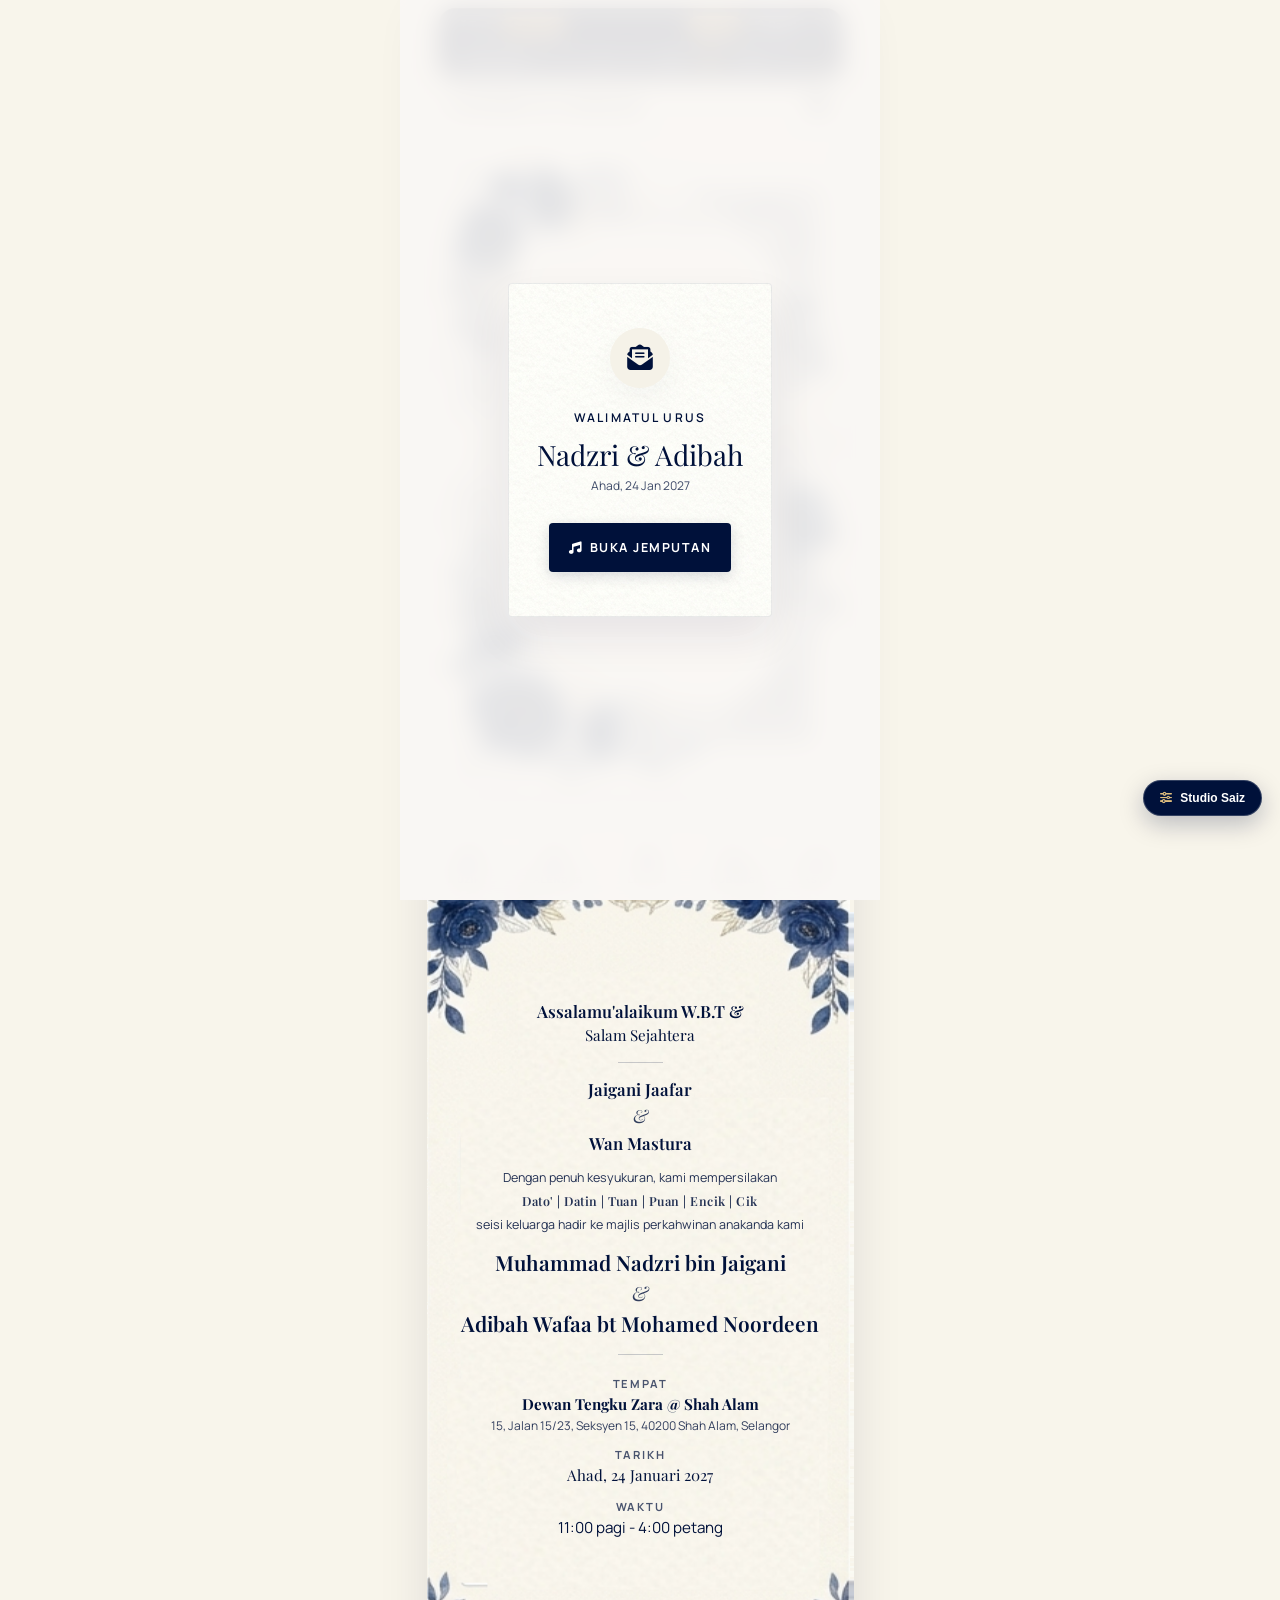
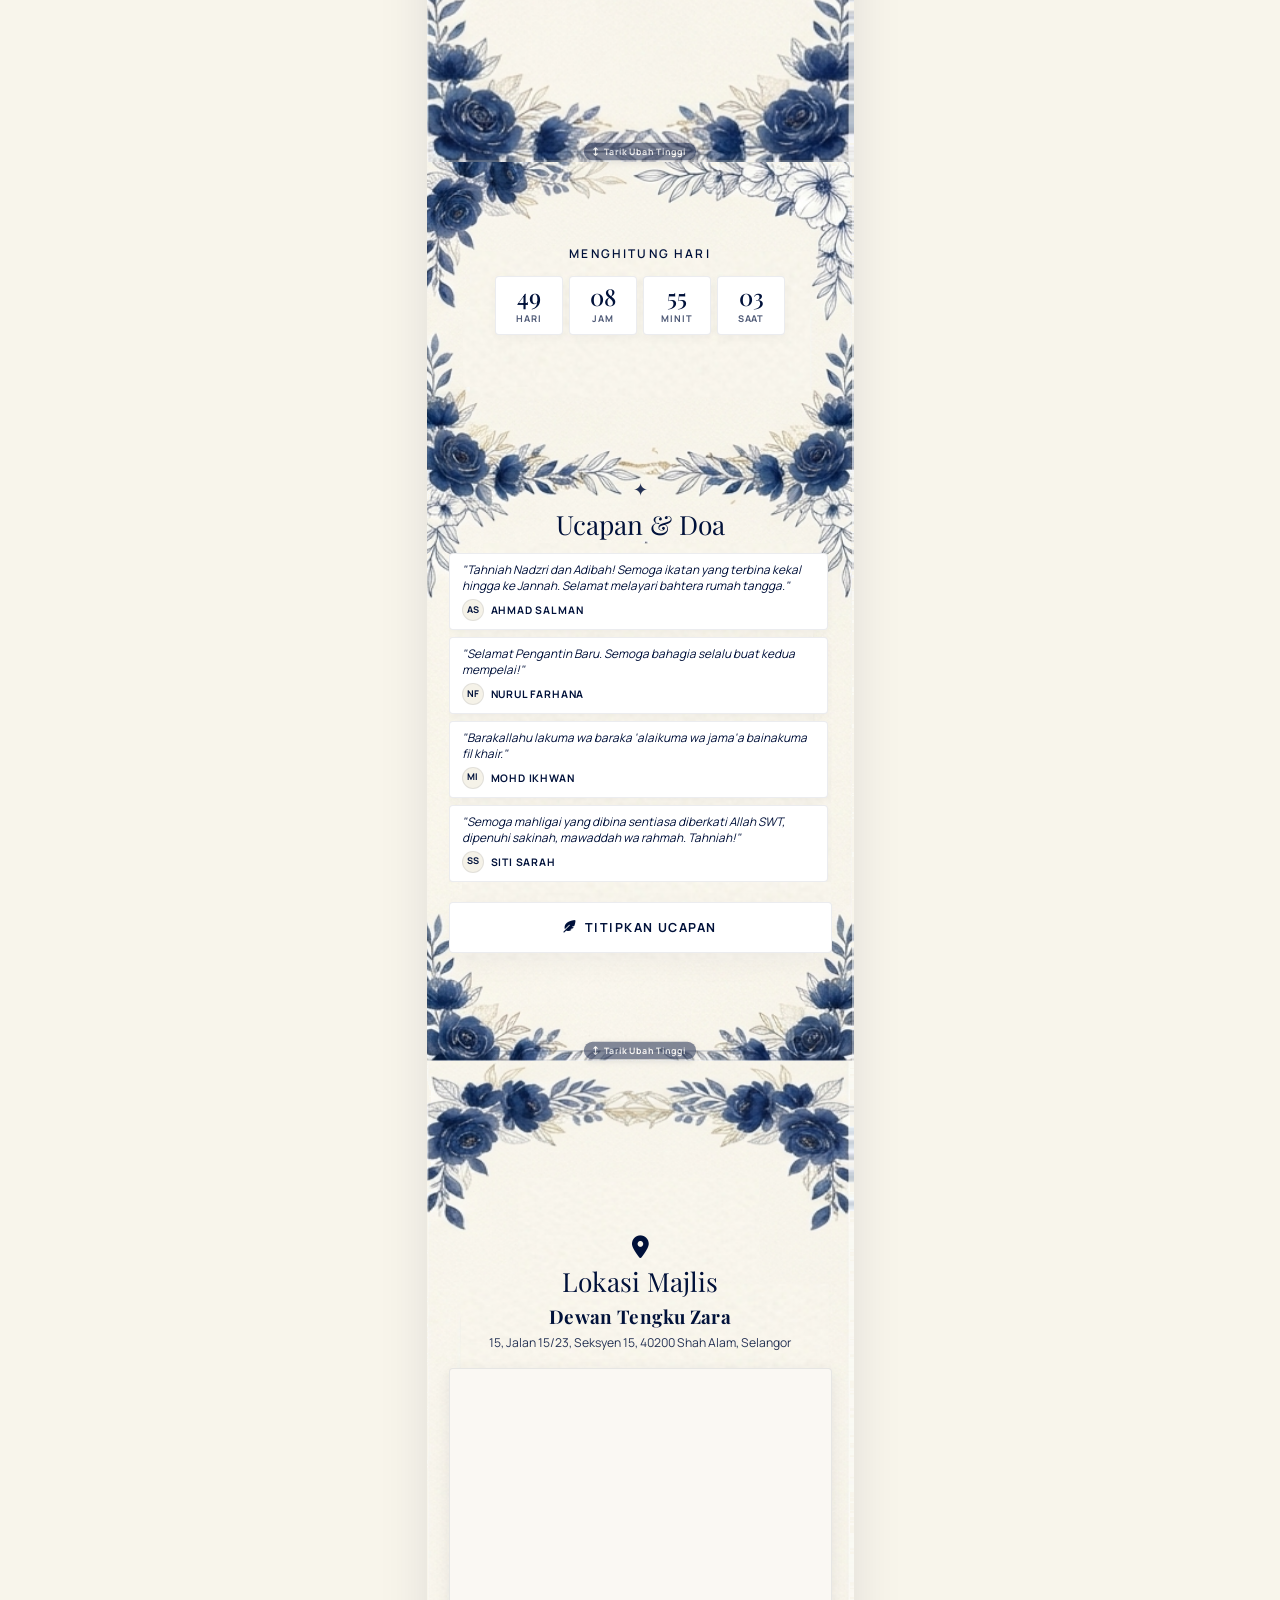
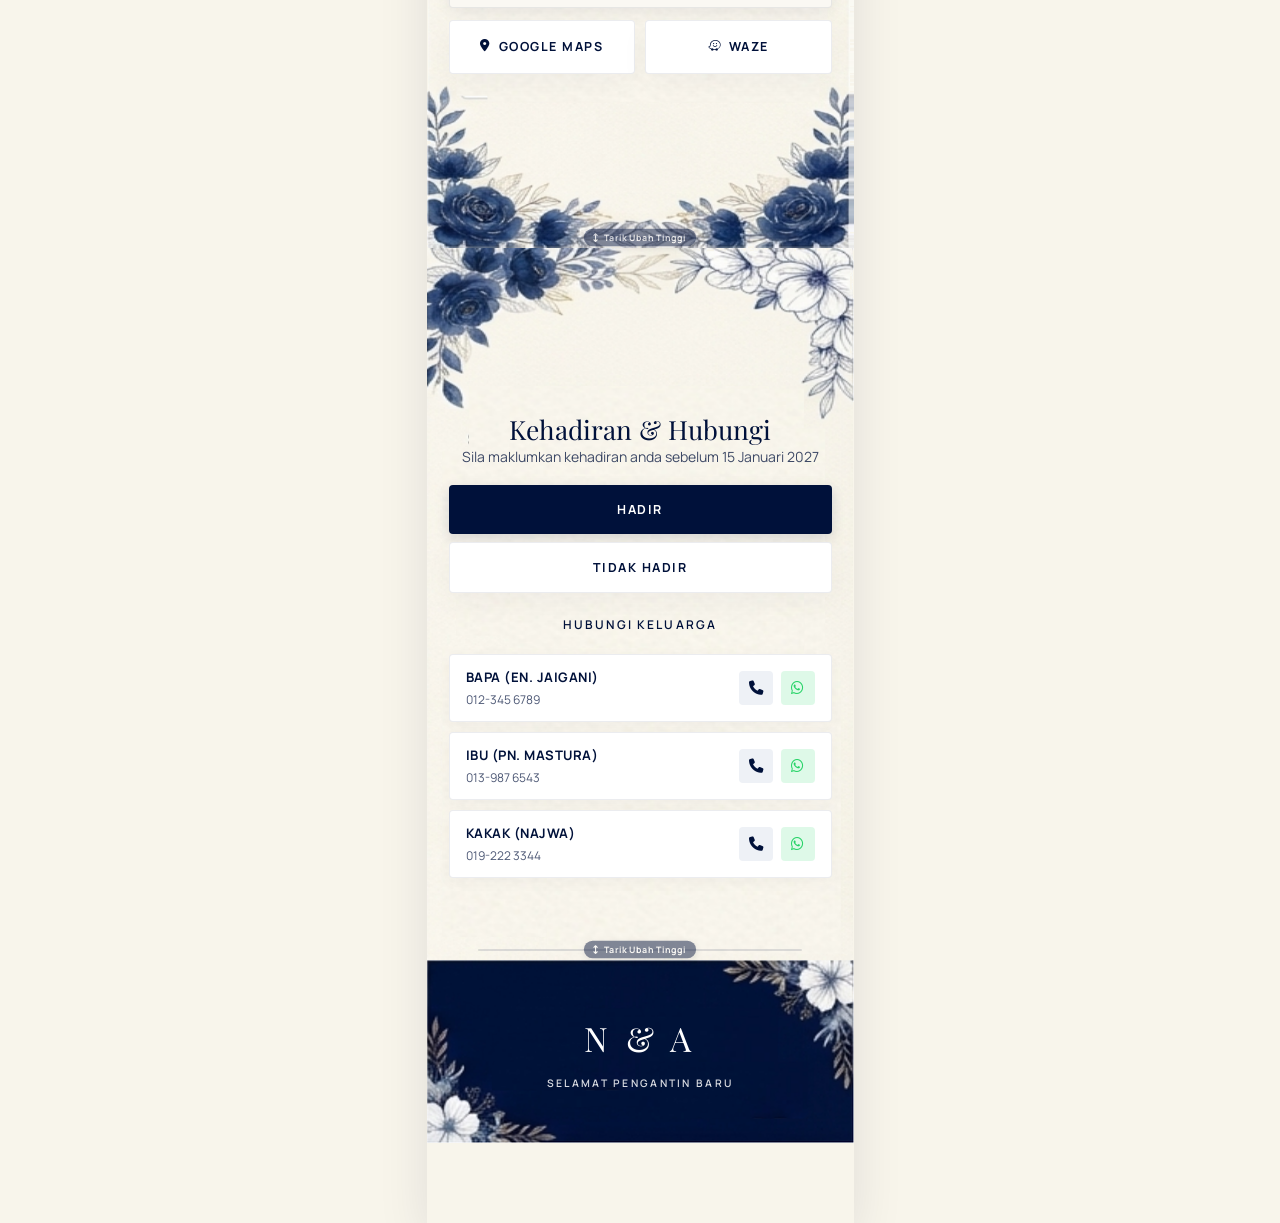
==== commit 0c296854: "Re-enable live edit and move tools with personalized text defaults and calibrated spacing" ====
--- a/Kad Kahwin 2/index.html
+++ b/Kad Kahwin 2/index.html
@@ -1,444 +1,1076 @@
 <!DOCTYPE html>
-
 <html lang="ms">
 <head>
-<meta charset="utf-8"/>
-<meta content="width=device-width, initial-scale=1.0, maximum-scale=1.0, user-scalable=no" name="viewport"/>
-<title>Walimatul Urus Nadzri &amp; Adibah</title>
-<link href="https://fonts.googleapis.com" rel="preconnect"/>
-<link crossorigin="" href="https://fonts.gstatic.com" rel="preconnect"/>
-<link href="https://fonts.googleapis.com/css2?family=Great+Vibes&amp;family=Playfair+Display:ital,wght@0,400;0,600;0,700;1,400&amp;family=Manrope:wght@400;500;600;700&amp;display=swap" rel="stylesheet"/>
-<link href="https://cdnjs.cloudflare.com/ajax/libs/font-awesome/6.4.0/css/all.min.css" rel="stylesheet"/>
-<link href="styles.css" rel="stylesheet"/>
+    <meta charset="UTF-8">
+    <meta name="viewport" content="width=device-width, initial-scale=1.0, maximum-scale=1.0, user-scalable=no">
+    <title>Walimatul Urus Nadzri & Adibah</title>
+    <link rel="preconnect" href="https://fonts.googleapis.com">
+    <link rel="preconnect" href="https://fonts.gstatic.com" crossorigin>
+    <link href="https://fonts.googleapis.com/css2?family=Great+Vibes&family=Playfair+Display:ital,wght@0,400;0,600;0,700;1,400&family=Manrope:wght@400;500;600;700&display=swap" rel="stylesheet">
+    <link href="https://cdnjs.cloudflare.com/ajax/libs/font-awesome/6.4.0/css/all.min.css" rel="stylesheet">
+    <link rel="stylesheet" href="styles.css">
 </head>
 <body>
-<!-- Background Music -->
-<audio id="bg-music" loop="" preload="auto">
-<source src="assets/gambus-kelantan.mp3" type="audio/mpeg"/>
-</audio>
-<div class="mobile-container">
-<!-- ==========================================
+    <!-- Background Music -->
+    <audio id="bg-music" loop preload="auto">
+        <source src="assets/gambus-kelantan.mp3" type="audio/mpeg">
+    </audio>
+
+    <div class="mobile-container">
+        
+        <!-- Floating Live Edit Control Bar -->
+        <aside class="live-edit-toolbar" id="edit-toolbar">
+            <div class="toolbar-pill">
+                <div class="toolbar-row-main">
+                    <div class="toolbar-mode-switch">
+                        <button type="button" class="toolbar-mode-btn" id="btn-mode-text" title="Text Mode: Click any text to edit spelling">
+                            <i class="fa-solid fa-i-cursor"></i> Text
+                        </button>
+                        <button type="button" class="toolbar-mode-btn active" id="btn-mode-lasso" title="Lasso Mode: Drag or Nudge text Up / Down">
+                            <i class="fa-solid fa-arrows-up-down"></i> Move ↕
+                        </button>
+                    </div>
+                    <div class="toolbar-actions">
+                        <button type="button" class="toolbar-btn btn-save" id="btn-save-edits" title="Save text & positions"><i class="fa-solid fa-check"></i> Save</button>
+                        <button type="button" class="toolbar-btn btn-reset" id="btn-reset-edits" title="Reset all to original"><i class="fa-solid fa-rotate-left"></i> Reset</button>
+                        <button type="button" class="toolbar-btn btn-dismiss" id="btn-dismiss-toolbar" title="Hide toolbar">&times;</button>
+                    </div>
+                </div>
+                <!-- Move Controls Row (active in Move ↕ mode) -->
+                <div class="toolbar-row-move" id="toolbar-move-controls">
+                    <div class="toolbar-group-select-wrapper">
+                        <select id="select-quick-group" class="toolbar-group-select" title="Choose a group to move">
+                            <option value="">▾ Pick Group...</option>
+                            <option value="hero-all-text">✨ Page 1: All Text Together</option>
+                            <option value="hero-title-group">💍 Page 1: Names (NADZRI & ADIBAH)</option>
+                            <option value="hero-details-group">📅 Page 1: Date & Venue</option>
+                            <option value="greet-block">📜 Page 1.5: Salam & Greetings</option>
+                            <option value="parents-block">👨‍👩‍👦 Page 1.5: Parents / Hosts</option>
+                            <option value="invitation-couple-block">👰 Page 1.5: Couple Names</option>
+                            <option value="event-meta-block">📍 Page 1.5: Tempat, Tarikh, Waktu</option>
+                            <option value="countdown-block">⏳ Page 2: Countdown Timer</option>
+                            <option value="wishes-block">💌 Page 2: Wishes & Doa</option>
+                            <option value="location-block">🗺️ Page 3: Location & Map</option>
+                            <option value="rsvp-header-block">📋 Page 4: RSVP Kehadiran</option>
+                            <option value="family-block">📞 Page 4: Family Contacts</option>
+                        </select>
+                    </div>
+                    <div class="toolbar-nudge-group">
+                        <button type="button" class="toolbar-btn btn-nudge" id="btn-toolbar-up-10" title="Move Up 10px"><i class="fa-solid fa-angles-up"></i></button>
+                        <button type="button" class="toolbar-btn btn-nudge" id="btn-toolbar-up" title="Move Up 2px"><i class="fa-solid fa-chevron-up"></i> Up</button>
+                        <span class="toolbar-y-readout" id="toolbar-y-readout">0px</span>
+                        <button type="button" class="toolbar-btn btn-nudge" id="btn-toolbar-down" title="Move Down 2px"><i class="fa-solid fa-chevron-down"></i> Dn</button>
+                        <button type="button" class="toolbar-btn btn-nudge" id="btn-toolbar-down-10" title="Move Down 10px"><i class="fa-solid fa-angles-down"></i></button>
+                        <button type="button" class="toolbar-btn btn-nudge btn-reset-pos" id="btn-toolbar-reset-pos" title="Reset position to 0px">0px</button>
+                    </div>
+                </div>
+            </div>
+        </aside>
+        <button type="button" class="edit-reopen-badge" id="btn-reopen-toolbar" title="Open Edit / Lasso Mode"><i class="fa-solid fa-pen"></i></button>
+
+        <!-- Lasso Selection Marquee Box -->
+        <div class="lasso-selection-box" id="lasso-box"></div>
+
+        <!-- Floating Lasso / Y-Axis Move Controller -->
+        <aside class="lasso-move-controller" id="lasso-controller" style="display: none;">
+            <div class="lasso-controller-pill">
+                <span class="lasso-controller-label"><i class="fa-solid fa-arrows-up-down"></i> Move (Y-Axis)</span>
+                <div class="lasso-nudge-btns">
+                    <button type="button" class="lasso-btn" id="btn-lasso-up-10" title="Move Up 10px"><i class="fa-solid fa-angles-up"></i> Up 10</button>
+                    <button type="button" class="lasso-btn" id="btn-lasso-up-2" title="Nudge Up 2px"><i class="fa-solid fa-chevron-up"></i> +2</button>
+                    <span class="lasso-badge" id="lasso-y-readout">0px</span>
+                    <button type="button" class="lasso-btn" id="btn-lasso-down-2" title="Nudge Down 2px"><i class="fa-solid fa-chevron-down"></i> -2</button>
+                    <button type="button" class="lasso-btn" id="btn-lasso-down-10" title="Move Down 10px"><i class="fa-solid fa-angles-down"></i> Down 10</button>
+                </div>
+                <div class="lasso-drag-handle" id="lasso-drag-handle" title="Click & Drag Up/Down">
+                    <i class="fa-solid fa-grip-vertical"></i> Drag ↕
+                </div>
+                <button type="button" class="lasso-btn btn-reset-pos" id="btn-lasso-reset-pos" title="Reset Position to 0px"><i class="fa-solid fa-rotate-left"></i> 0px</button>
+                <button type="button" class="lasso-btn btn-close-lasso" id="btn-lasso-close" title="Deselect">&times;</button>
+            </div>
+        </aside>
+
+        <!-- ==========================================
              SCREEN 1: THE INVITATION CARD (HERO)
              ========================================== -->
-<section class="screen-page hero-page" id="screen-hero">
-<!-- Top App Bar matching screen.png -->
-<header class="top-nav-bar movable-item" data-move-id="top-nav-bar">
-<span class="brand-monogram" data-key="nav-monogram">NADZRI &amp; ADIBAH</span>
-<button aria-label="Menu Navigasi" class="menu-icon-btn" id="menu-toggle-btn">
-<i class="fa-solid fa-bars"></i>
-</button>
-</header>
-<!-- Main Invitation Framed Card with exact floral & vintage border -->
-<div class="invitation-card-wrapper">
-<div class="invitation-card">
-<div class="card-content">
-<!-- Entire 1st Page Text Cluster (tight, close together, vertically centered) -->
-<div class="hero-center-cluster movable-group" data-move-id="hero-all-text" style="transform: translateY(-15px);">
-<!-- Upper Block: Title & Couple Names (close together) -->
-<div class="hero-title-group movable-group" data-move-id="hero-title-group" style="transform: translateY(-53px);">
-<p class="label-md letter-tracking-wide text-primary hero-top-label movable-item" data-key="hero-label" data-move-id="hero-top-label" style="transform: translateY(-16px);">WALIMATUL URUS</p>
-<div class="couple-names movable-group" data-move-id="couple-names">
-<h1 class="display-lg font-serif movable-item" data-key="groom-name" data-move-id="groom-name">NADZRI</h1>
-<span class="ampersand-sign font-serif movable-item" data-key="ampersand" data-move-id="ampersand">&amp;</span>
-<h1 class="display-lg font-serif movable-item" data-key="bride-name" data-move-id="bride-name">ADIBAH</h1>
-</div>
-</div>
-<div class="hero-fine-divider movable-item" data-move-id="hero-fine-divider" style="transform: translateY(-30px);"></div>
-<!-- Lower Block: Day, Date & Venue (close together) -->
-<div class="hero-details-group movable-group" data-move-id="hero-details-group">
-<p class="label-md letter-tracking-md text-primary hero-day-label movable-item" data-key="hero-day" data-move-id="hero-day-label">AHAD</p>
-<div class="wedding-date-row movable-item" data-move-id="wedding-date-row">
-<span class="date-digit" data-key="date-day">24</span>
-<span class="date-sep">|</span>
-<span class="date-digit" data-key="date-month">01</span>
-<span class="date-sep">|</span>
-<span class="date-digit" data-key="date-year">2027</span>
-</div>
-<div class="venue-info movable-item" data-move-id="venue-info" style="transform: translateY(38px);">
-<p class="venue-title bold-text font-sans" data-key="venue-name">Dewan Tengku Zara</p>
-<p class="venue-sub font-sans" data-key="venue-location">Shah Alam</p>
-</div>
-</div>
-</div>
-</div>
-</div>
-</div>
-</section>
-<!-- ==========================================
+        <section id="screen-hero" class="screen-page hero-page">
+            <!-- Top App Bar matching screen.png -->
+            <header class="top-nav-bar movable-item" data-move-id="top-nav-bar">
+                <span class="brand-monogram" contenteditable="true" spellcheck="false" data-key="nav-monogram">NADZRI & ADIBAH</span>
+                <button class="menu-icon-btn" id="menu-toggle-btn" aria-label="Menu Navigasi">
+                    <i class="fa-solid fa-bars"></i>
+                </button>
+            </header>
+
+            <!-- Main Invitation Framed Card with exact floral & vintage border -->
+            <div class="invitation-card-wrapper">
+                <div class="invitation-card">
+                    <div class="card-content">
+                        <!-- Entire 1st Page Text Cluster (tight, close together, vertically centered) -->
+                        <div class="hero-center-cluster movable-group" data-move-id="hero-all-text" style="transform: translateY(-15px);">
+                            <!-- Upper Block: Title & Couple Names (close together) -->
+                            <div class="hero-title-group movable-group" data-move-id="hero-title-group" style="transform: translateY(-53px);">
+                                <p class="label-md letter-tracking-wide text-primary hero-top-label movable-item" contenteditable="true" spellcheck="false" data-key="hero-label" data-move-id="hero-top-label" style="transform: translateY(-16px);">WALIMATUL URUS</p>
+                                
+                                <div class="couple-names movable-group" data-move-id="couple-names">
+                                    <h1 class="display-lg font-serif movable-item" contenteditable="true" spellcheck="false" data-key="groom-name" data-move-id="groom-name">NADZRI</h1>
+                                    <span class="ampersand-sign font-serif movable-item" contenteditable="true" spellcheck="false" data-key="ampersand" data-move-id="ampersand">&</span>
+                                    <h1 class="display-lg font-serif movable-item" contenteditable="true" spellcheck="false" data-key="bride-name" data-move-id="bride-name">ADIBAH</h1>
+                                </div>
+                            </div>
+                            
+                            <div class="hero-fine-divider movable-item" data-move-id="hero-fine-divider" style="transform: translateY(-30px);"></div>
+                            
+                            <!-- Lower Block: Day, Date & Venue (close together) -->
+                            <div class="hero-details-group movable-group" data-move-id="hero-details-group">
+                                <p class="label-md letter-tracking-md text-primary hero-day-label movable-item" contenteditable="true" spellcheck="false" data-key="hero-day" data-move-id="hero-day-label">AHAD</p>
+                                
+                                <div class="wedding-date-row movable-item" data-move-id="wedding-date-row">
+                                    <span class="date-digit" contenteditable="true" spellcheck="false" data-key="date-day">24</span>
+                                    <span class="date-sep">|</span>
+                                    <span class="date-digit" contenteditable="true" spellcheck="false" data-key="date-month">01</span>
+                                    <span class="date-sep">|</span>
+                                    <span class="date-digit" contenteditable="true" spellcheck="false" data-key="date-year">2027</span>
+                                </div>
+                                
+                                <div class="venue-info movable-item" data-move-id="venue-info" style="transform: translateY(38px);">
+                                    <p class="venue-title bold-text font-sans" contenteditable="true" spellcheck="false" data-key="venue-name">Dewan Tengku Zara</p>
+                                    <p class="venue-sub font-sans" contenteditable="true" spellcheck="false" data-key="venue-location">Shah Alam</p>
+                                </div>
+                            </div>
+                        </div>
+                    </div>
+                </div>
+            </div>
+        </section>
+
+        <!-- ==========================================
              SECTION 1.5: INVITATION GREETINGS & EVENT DETAILS
              (Between Screen 1 and Screen 2)
              ========================================== -->
-<section class="screen-page content-page invitation-details-page" id="screen-invitation-details">
-<div class="page-inner-content">
-<div class="invitation-text-container">
-<!-- Salam & Greetings -->
-<div class="greet-block movable-group" data-move-id="greet-block">
-<p class="greet-arabic font-serif movable-item" data-key="greet-salam" data-move-id="greet-salam">Assalamu'alaikum W.B.T &amp;</p>
-<p class="greet-malay font-serif movable-item" data-key="greet-sejahtera" data-move-id="greet-sejahtera">Salam Sejahtera</p>
-</div>
-<div class="greet-divider-line movable-item" data-move-id="greet-divider-1"></div>
-<!-- Parents / Hosts -->
-<div class="parents-block movable-group" data-move-id="parents-block">
-<h3 class="parent-name font-serif movable-item" data-key="parent-father" data-move-id="parent-father">Jaigani Jaafar</h3>
-<span class="parent-amp font-serif movable-item" data-move-id="parent-amp">&amp;</span>
-<h3 class="parent-name font-serif movable-item" data-key="parent-mother" data-move-id="parent-mother">Wan Mastura</h3>
-</div>
-<!-- Jemputan Verse -->
-<div class="invitation-body-block movable-group" data-move-id="invitation-body-block">
-<p class="body-sm text-primary movable-item" data-key="invite-verse-1" data-move-id="invite-verse-1">Dengan penuh kesyukuran, kami mempersilakan</p>
-<p class="titles-honorific font-serif movable-item" data-key="invite-titles" data-move-id="invite-titles">Dato' | Datin | Tuan | Puan | Encik | Cik</p>
-<p class="body-sm text-primary movable-item" data-key="invite-verse-2" data-move-id="invite-verse-2">seisi keluarga hadir ke majlis perkahwinan anakanda kami</p>
-</div>
-<!-- Bride & Groom -->
-<div class="invitation-couple-block movable-group" data-move-id="invitation-couple-block">
-<h2 class="couple-name-md font-serif movable-item" data-key="invite-groom" data-move-id="invite-groom">Muhammad Nadzri bin Jaigani</h2>
-<span class="couple-amp font-serif movable-item" data-move-id="invite-amp">&amp;</span>
-<h2 class="couple-name-md font-serif movable-item" data-key="invite-bride" data-move-id="invite-bride">Adibah Wafaa bt Mohamed Noordeen</h2>
-</div>
-<div class="greet-divider-line movable-item" data-move-id="greet-divider-2"></div>
-<!-- Event Meta Details: Tempat, Tarikh, Waktu -->
-<div class="event-meta-block movable-group" data-move-id="event-meta-block">
-<!-- Tempat -->
-<div class="meta-item movable-item" data-move-id="meta-tempat">
-<p class="meta-label" data-key="meta-label-tempat">TEMPAT</p>
-<p class="meta-value-title bold-text font-serif" data-key="meta-venue-name">Dewan Tengku Zara @ Shah Alam</p>
-<p class="meta-value-sub" data-key="meta-venue-address">15, Jalan 15/23, Seksyen 15, 40200 Shah Alam, Selangor</p>
-</div>
-<!-- Tarikh -->
-<div class="meta-item movable-item" data-move-id="meta-tarikh">
-<p class="meta-label" data-key="meta-label-tarikh">TARIKH</p>
-<p class="meta-value-title font-serif" data-key="meta-tarikh-val">Ahad, 24 Januari 2027</p>
-</div>
-<!-- Waktu -->
-<div class="meta-item movable-item" data-move-id="meta-waktu">
-<p class="meta-label" data-key="meta-label-waktu">WAKTU</p>
-<p class="meta-value-title" data-key="meta-waktu-val">11:00 pagi - 4:00 petang</p>
-</div>
-</div>
-</div>
-</div>
-
-</section>
-<!-- ==========================================
+        <section id="screen-invitation-details" class="screen-page content-page invitation-details-page">
+            <div class="page-inner-content">
+                <div class="invitation-text-container">
+                    
+                    <!-- Salam & Greetings -->
+                    <div class="greet-block movable-group" data-move-id="greet-block">
+                        <p class="greet-arabic font-serif movable-item" contenteditable="true" spellcheck="false" data-key="greet-salam" data-move-id="greet-salam">Assalamu'alaikum W.B.T &</p>
+                        <p class="greet-malay font-serif movable-item" contenteditable="true" spellcheck="false" data-key="greet-sejahtera" data-move-id="greet-sejahtera">Salam Sejahtera</p>
+                    </div>
+
+                    <div class="greet-divider-line movable-item" data-move-id="greet-divider-1"></div>
+
+                    <!-- Parents / Hosts -->
+                    <div class="parents-block movable-group" data-move-id="parents-block">
+                        <h3 class="parent-name font-serif movable-item" contenteditable="true" spellcheck="false" data-key="parent-father" data-move-id="parent-father">Jaigani Jaafar</h3>
+                        <span class="parent-amp font-serif movable-item" contenteditable="true" spellcheck="false" data-move-id="parent-amp">&</span>
+                        <h3 class="parent-name font-serif movable-item" contenteditable="true" spellcheck="false" data-key="parent-mother" data-move-id="parent-mother">Wan Mastura</h3>
+                    </div>
+
+                    <!-- Jemputan Verse -->
+                    <div class="invitation-body-block movable-group" data-move-id="invitation-body-block">
+                        <p class="body-sm text-primary movable-item" contenteditable="true" spellcheck="false" data-key="invite-verse-1" data-move-id="invite-verse-1">Dengan penuh kesyukuran, kami mempersilakan</p>
+                        <p class="titles-honorific font-serif movable-item" contenteditable="true" spellcheck="false" data-key="invite-titles" data-move-id="invite-titles">Dato' | Datin | Tuan | Puan | Encik | Cik</p>
+                        <p class="body-sm text-primary movable-item" contenteditable="true" spellcheck="false" data-key="invite-verse-2" data-move-id="invite-verse-2">seisi keluarga hadir ke majlis perkahwinan anakanda kami</p>
+                    </div>
+
+                    <!-- Bride & Groom -->
+                    <div class="invitation-couple-block movable-group" data-move-id="invitation-couple-block">
+                        <h2 class="couple-name-md font-serif movable-item" contenteditable="true" spellcheck="false" data-key="invite-groom" data-move-id="invite-groom">Muhammad Nadzri bin Jaigani</h2>
+                        <span class="couple-amp font-serif movable-item" contenteditable="true" spellcheck="false" data-move-id="invite-amp">&</span>
+                        <h2 class="couple-name-md font-serif movable-item" contenteditable="true" spellcheck="false" data-key="invite-bride" data-move-id="invite-bride">Adibah Wafaa bt Mohamed Noordeen</h2>
+                    </div>
+
+                    <div class="greet-divider-line movable-item" data-move-id="greet-divider-2"></div>
+
+                    <!-- Event Meta Details: Tempat, Tarikh, Waktu -->
+                    <div class="event-meta-block movable-group" data-move-id="event-meta-block">
+                        
+                        <!-- Tempat -->
+                        <div class="meta-item movable-item" data-move-id="meta-tempat">
+                            <p class="meta-label" contenteditable="true" spellcheck="false" data-key="meta-label-tempat">TEMPAT</p>
+                            <p class="meta-value-title bold-text font-serif" contenteditable="true" spellcheck="false" data-key="meta-venue-name">Dewan Tengku Zara @ Shah Alam</p>
+                            <p class="meta-value-sub" contenteditable="true" spellcheck="false" data-key="meta-venue-address">15, Jalan 15/23, Seksyen 15, 40200 Shah Alam, Selangor</p>
+                        </div>
+
+                        <!-- Tarikh -->
+                        <div class="meta-item movable-item" data-move-id="meta-tarikh">
+                            <p class="meta-label" contenteditable="true" spellcheck="false" data-key="meta-label-tarikh">TARIKH</p>
+                            <p class="meta-value-title font-serif" contenteditable="true" spellcheck="false" data-key="meta-tarikh-val">Ahad, 24 Januari 2027</p>
+                        </div>
+
+                        <!-- Waktu -->
+                        <div class="meta-item movable-item" data-move-id="meta-waktu">
+                            <p class="meta-label" contenteditable="true" spellcheck="false" data-key="meta-label-waktu">WAKTU</p>
+                            <p class="meta-value-title" contenteditable="true" spellcheck="false" data-key="meta-waktu-val">11:00 pagi - 4:00 petang</p>
+                        </div>
+
+                    </div>
+
+                </div>
+            </div>
+            <!-- Interactive Drag Resizer Handle for Section 1.5 -->
+            <div class="section-resizer-bar" data-var="--s15-min-height" title="Tarik ke bawah atau ke atas untuk ubah saiz latar belakang">
+                <div class="resizer-pill"><i class="fa-solid fa-arrows-up-down"></i> Tarik Ubah Tinggi</div>
+            </div>
+        </section>
+
+        <!-- ==========================================
              SCREEN 2: MENGHITUNG HARI & UCAPAN & DOA
              ========================================== -->
-<section class="screen-page content-page" id="screen-countdown">
-<div class="page-inner-content">
-<!-- Countdown Section -->
-<div class="section-block countdown-block movable-group" data-move-id="countdown-block">
-<p class="label-md center-text letter-tracking-lg margin-bottom-sm text-primary movable-item" data-key="countdown-label" data-move-id="countdown-label">MENGHITUNG HARI</p>
-<div class="timer-grid movable-item" data-move-id="timer-grid">
-<div class="timer-box">
-<span class="timer-number" data-key="timer-days" id="days">105</span>
-<span class="timer-label">HARI</span>
-</div>
-<div class="timer-box">
-<span class="timer-number" data-key="timer-hours" id="hours">09</span>
-<span class="timer-label">JAM</span>
-</div>
-<div class="timer-box">
-<span class="timer-number" data-key="timer-minutes" id="minutes">52</span>
-<span class="timer-label">MINIT</span>
-</div>
-<div class="timer-box">
-<span class="timer-number" data-key="timer-seconds" id="seconds">15</span>
-<span class="timer-label">SAAT</span>
-</div>
-</div>
-</div>
-<!-- Spacer revealing the authentic botanical gold branch divider in user background -->
-<div class="middle-divider-spacer movable-item" data-move-id="middle-divider-spacer"></div>
-<!-- Wishes Section matching screen.png -->
-<div class="section-block wishes-block movable-group" data-move-id="wishes-block">
-<div class="section-title-wrapper movable-item" data-move-id="wishes-title-wrapper">
-<div class="sparkle-star-icon">✦</div>
-<h2 class="headline-md font-serif" data-key="wishes-title">Ucapan &amp; Doa</h2>
-</div>
-<div class="wishes-list movable-item" data-move-id="wishes-container" id="wishes-container">
-<!-- Wish Card 1 -->
-<div class="wish-card movable-item" data-move-id="wish-card-1">
-<p class="body-md italic-text quote-text">"Tahniah Nadzri dan Adibah! Semoga ikatan yang terbina kekal hingga ke Jannah. Selamat melayari bahtera rumah tangga."</p>
-<div class="wish-author-row">
-<div class="avatar-badge">AS</div>
-<span class="label-md bold-text author-name">AHMAD SALMAN</span>
-</div>
-</div>
-<!-- Wish Card 2 -->
-<div class="wish-card movable-item" data-move-id="wish-card-2">
-<p class="body-md italic-text quote-text">"Selamat Pengantin Baru. Semoga bahagia selalu buat kedua mempelai!"</p>
-<div class="wish-author-row">
-<div class="avatar-badge">NF</div>
-<span class="label-md bold-text author-name">NURUL FARHANA</span>
-</div>
-</div>
-<!-- Wish Card 3 -->
-<div class="wish-card movable-item" data-move-id="wish-card-3">
-<p class="body-md italic-text quote-text">"Barakallahu lakuma wa baraka 'alaikuma wa jama'a bainakuma fil khair."</p>
-<div class="wish-author-row">
-<div class="avatar-badge">MI</div>
-<span class="label-md bold-text author-name">MOHD IKHWAN</span>
-</div>
-</div>
-<!-- Wish Card 4 -->
-<div class="wish-card movable-item" data-move-id="wish-card-4">
-<p class="body-md italic-text quote-text">"Semoga mahligai yang dibina sentiasa diberkati Allah SWT, dipenuhi sakinah, mawaddah wa rahmah. Tahniah!"</p>
-<div class="wish-author-row">
-<div class="avatar-badge">SS</div>
-<span class="label-md bold-text author-name">SITI SARAH</span>
-</div>
-</div>
-</div>
-<!-- Add Wish Trigger Button -->
-<button class="btn btn-secondary full-width margin-top-md movable-item" data-move-id="btn-trigger-wish-modal" id="btn-trigger-wish-modal" type="button">
-<i class="fa-solid fa-feather-pointed"></i> TITIPKAN UCAPAN
+        <section id="screen-countdown" class="screen-page content-page">
+            <div class="page-inner-content">
+                <!-- Countdown Section -->
+                <div class="section-block countdown-block movable-group" data-move-id="countdown-block">
+                    <p class="label-md center-text letter-tracking-lg margin-bottom-sm text-primary movable-item" contenteditable="true" spellcheck="false" data-key="countdown-label" data-move-id="countdown-label">MENGHITUNG HARI</p>
+                    
+                    <div class="timer-grid movable-item" data-move-id="timer-grid">
+                        <div class="timer-box">
+                            <span id="days" class="timer-number" contenteditable="true" spellcheck="false" data-key="timer-days">105</span>
+                            <span class="timer-label" contenteditable="true" spellcheck="false">HARI</span>
+                        </div>
+                        <div class="timer-box">
+                            <span id="hours" class="timer-number" contenteditable="true" spellcheck="false" data-key="timer-hours">09</span>
+                            <span class="timer-label" contenteditable="true" spellcheck="false">JAM</span>
+                        </div>
+                        <div class="timer-box">
+                            <span id="minutes" class="timer-number" contenteditable="true" spellcheck="false" data-key="timer-minutes">52</span>
+                            <span class="timer-label" contenteditable="true" spellcheck="false">MINIT</span>
+                        </div>
+                        <div class="timer-box">
+                            <span id="seconds" class="timer-number" contenteditable="true" spellcheck="false" data-key="timer-seconds">15</span>
+                            <span class="timer-label" contenteditable="true" spellcheck="false">SAAT</span>
+                        </div>
+                    </div>
+                </div>
+
+                <!-- Spacer revealing the authentic botanical gold branch divider in user background -->
+                <div class="middle-divider-spacer movable-item" data-move-id="middle-divider-spacer"></div>
+
+                <!-- Wishes Section matching screen.png -->
+                <div class="section-block wishes-block movable-group" data-move-id="wishes-block">
+                    <div class="section-title-wrapper movable-item" data-move-id="wishes-title-wrapper">
+                        <div class="sparkle-star-icon">✦</div>
+                        <h2 class="headline-md font-serif" contenteditable="true" spellcheck="false" data-key="wishes-title">Ucapan & Doa</h2>
+                    </div>
+
+                    <div class="wishes-list movable-item" id="wishes-container" data-move-id="wishes-container">
+                        <!-- Wish Card 1 -->
+                        <div class="wish-card movable-item" data-move-id="wish-card-1">
+                            <p class="body-md italic-text quote-text" contenteditable="true" spellcheck="false">"Tahniah Nadzri dan Adibah! Semoga ikatan yang terbina kekal hingga ke Jannah. Selamat melayari bahtera rumah tangga."</p>
+                            <div class="wish-author-row">
+                                <div class="avatar-badge">AS</div>
+                                <span class="label-md bold-text author-name" contenteditable="true" spellcheck="false">AHMAD SALMAN</span>
+                            </div>
+                        </div>
+
+                        <!-- Wish Card 2 -->
+                        <div class="wish-card movable-item" data-move-id="wish-card-2">
+                            <p class="body-md italic-text quote-text" contenteditable="true" spellcheck="false">"Selamat Pengantin Baru. Semoga bahagia selalu buat kedua mempelai!"</p>
+                            <div class="wish-author-row">
+                                <div class="avatar-badge">NF</div>
+                                <span class="label-md bold-text author-name" contenteditable="true" spellcheck="false">NURUL FARHANA</span>
+                            </div>
+                        </div>
+
+                        <!-- Wish Card 3 -->
+                        <div class="wish-card movable-item" data-move-id="wish-card-3">
+                            <p class="body-md italic-text quote-text" contenteditable="true" spellcheck="false">"Barakallahu lakuma wa baraka 'alaikuma wa jama'a bainakuma fil khair."</p>
+                            <div class="wish-author-row">
+                                <div class="avatar-badge">MI</div>
+                                <span class="label-md bold-text author-name" contenteditable="true" spellcheck="false">MOHD IKHWAN</span>
+                            </div>
+                        </div>
+
+                        <!-- Wish Card 4 -->
+                        <div class="wish-card movable-item" data-move-id="wish-card-4">
+                            <p class="body-md italic-text quote-text" contenteditable="true" spellcheck="false">"Semoga mahligai yang dibina sentiasa diberkati Allah SWT, dipenuhi sakinah, mawaddah wa rahmah. Tahniah!"</p>
+                            <div class="wish-author-row">
+                                <div class="avatar-badge">SS</div>
+                                <span class="label-md bold-text author-name" contenteditable="true" spellcheck="false">SITI SARAH</span>
+                            </div>
+                        </div>
+                    </div>
+
+                    <!-- Add Wish Trigger Button -->
+                    <button type="button" class="btn btn-secondary full-width margin-top-md movable-item" id="btn-trigger-wish-modal" data-move-id="btn-trigger-wish-modal">
+                        <i class="fa-solid fa-feather-pointed"></i> TITIPKAN UCAPAN
                     </button>
-</div>
-</div>
-
-</section>
-<!-- ==========================================
+                </div>
+            </div>
+            <!-- Interactive Drag Resizer Handle for Section 2 -->
+            <div class="section-resizer-bar" data-var="--s2-min-height" title="Tarik ke bawah atau ke atas untuk ubah saiz latar belakang">
+                <div class="resizer-pill"><i class="fa-solid fa-arrows-up-down"></i> Tarik Ubah Tinggi</div>
+            </div>
+        </section>
+
+        <!-- ==========================================
              SCREEN 3: LOKASI MAJLIS
              ========================================== -->
-<section class="screen-page content-page" id="screen-location">
-<div class="page-inner-content">
-<div class="section-block location-block movable-group" data-move-id="location-block">
-<div class="location-header movable-item" data-move-id="location-header">
-<i class="fa-solid fa-location-dot location-pin"></i>
-<h2 class="headline-md font-serif" data-key="location-title">Lokasi Majlis</h2>
-<h3 class="venue-name-highlight font-serif" data-key="location-hall">Dewan Tengku Zara</h3>
-<p class="body-sm text-primary-muted font-sans location-full-address" data-key="location-address">15, Jalan 15/23, Seksyen 15, 40200 Shah Alam, Selangor</p>
-</div>
-<!-- Embedded Google Maps Card of the Location -->
-<div class="map-card-container movable-item" data-move-id="perimeter-map-card">
-<iframe allowfullscreen="" height="240" loading="lazy" referrerpolicy="no-referrer-when-downgrade" src="https://maps.google.com/maps?q=Dewan+Tengku+Zara+Seksyen+15+Shah+Alam&amp;t=&amp;z=15&amp;ie=UTF8&amp;iwloc=&amp;output=embed" style="border:0;" title="Peta Lokasi Google Maps Dewan Tengku Zara" width="100%">
-</iframe>
-</div>
-<!-- Map Navigation Buttons -->
-<div class="map-buttons-row movable-item" data-move-id="map-buttons-row">
-<a class="btn btn-secondary map-action-btn" href="https://www.google.com/maps/search/?api=1&amp;query=Dewan+Tengku+Zara+Shah+Alam" id="btn-location-gmaps" rel="noopener noreferrer" target="_blank">
-<i class="fa-solid fa-location-dot"></i> <span>GOOGLE MAPS</span>
-</a>
-<a class="btn btn-secondary map-action-btn" href="https://waze.com/ul?q=Dewan+Tengku+Zara+Shah+Alam" id="btn-location-waze" rel="noopener noreferrer" target="_blank">
-<i class="fa-brands fa-waze"></i> <span>WAZE</span>
-</a>
-</div>
-</div>
-</div>
-
-</section>
-<!-- ==========================================
+        <section id="screen-location" class="screen-page content-page">
+            <div class="page-inner-content">
+                <div class="section-block location-block movable-group" data-move-id="location-block">
+                    <div class="location-header movable-item" data-move-id="location-header">
+                        <i class="fa-solid fa-location-dot location-pin"></i>
+                        <h2 class="headline-md font-serif" contenteditable="true" spellcheck="false" data-key="location-title">Lokasi Majlis</h2>
+                        <h3 class="venue-name-highlight font-serif" contenteditable="true" spellcheck="false" data-key="location-hall">Dewan Tengku Zara</h3>
+                        <p class="body-sm text-primary-muted font-sans location-full-address" contenteditable="true" spellcheck="false" data-key="location-address">15, Jalan 15/23, Seksyen 15, 40200 Shah Alam, Selangor</p>
+                    </div>
+
+                    <!-- Embedded Google Maps Card of the Location -->
+                    <div class="map-card-container movable-item" data-move-id="perimeter-map-card">
+                        <iframe 
+                            src="https://maps.google.com/maps?q=Dewan+Tengku+Zara+Seksyen+15+Shah+Alam&t=&z=15&ie=UTF8&iwloc=&output=embed" 
+                            width="100%" 
+                            height="240" 
+                            style="border:0;" 
+                            allowfullscreen="" 
+                            loading="lazy" 
+                            referrerpolicy="no-referrer-when-downgrade"
+                            title="Peta Lokasi Google Maps Dewan Tengku Zara">
+                        </iframe>
+                    </div>
+
+                    <!-- Map Navigation Buttons -->
+                    <div class="map-buttons-row movable-item" data-move-id="map-buttons-row">
+                        <a href="https://www.google.com/maps/search/?api=1&query=Dewan+Tengku+Zara+Shah+Alam" target="_blank" rel="noopener noreferrer" class="btn btn-secondary map-action-btn" id="btn-location-gmaps">
+                            <i class="fa-solid fa-location-dot"></i> <span contenteditable="true" spellcheck="false">GOOGLE MAPS</span>
+                        </a>
+                        <a href="https://waze.com/ul?q=Dewan+Tengku+Zara+Shah+Alam" target="_blank" rel="noopener noreferrer" class="btn btn-secondary map-action-btn" id="btn-location-waze">
+                            <i class="fa-brands fa-waze"></i> <span contenteditable="true" spellcheck="false">WAZE</span>
+                        </a>
+                    </div>
+                </div>
+            </div>
+            <!-- Interactive Drag Resizer Handle for Section 3 -->
+            <div class="section-resizer-bar" data-var="--s3-min-height" title="Tarik ke bawah atau ke atas untuk ubah saiz latar belakang">
+                <div class="resizer-pill"><i class="fa-solid fa-arrows-up-down"></i> Tarik Ubah Tinggi</div>
+            </div>
+        </section>
+
+        <!-- ==========================================
              SCREEN 4: KEHADIRAN & HUBUNGI KELUARGA + FOOTER
              ========================================== -->
-<section class="screen-page content-page" id="screen-rsvp">
-<div class="page-inner-content">
-<!-- Kehadiran & Hubungi Header -->
-<div class="section-block rsvp-header-block movable-group" data-move-id="rsvp-header-block">
-<h2 class="headline-md font-serif" data-key="rsvp-title">Kehadiran &amp; Hubungi</h2>
-<p class="body-md text-primary-muted center-text" data-key="rsvp-deadline">Sila maklumkan kehadiran anda sebelum 15 Januari 2027</p>
-<!-- Hadir / Tidak Hadir Buttons -->
-<div class="rsvp-choice-buttons">
-<button class="btn btn-primary full-width" id="btn-rsvp-open-hadir" type="button">HADIR</button>
-<button class="btn btn-ghost full-width" id="btn-rsvp-open-tidak" type="button">TIDAK HADIR</button>
-</div>
-</div>
-<!-- Hubungi Keluarga Section matching screen.png Screen 4 -->
-<div class="section-block family-block movable-group" data-move-id="family-block">
-<p class="label-md center-text letter-tracking-lg margin-bottom-md text-primary" data-key="family-heading">HUBUNGI KELUARGA</p>
-<div class="family-cards-list">
-<!-- Contact 1: Bapa -->
-<div class="family-card movable-item" data-move-id="family-card-1">
-<div class="family-info">
-<p class="family-role-name">BAPA (EN. JAIGANI)</p>
-<p class="family-phone-number">012-345 6789</p>
-</div>
-<div class="family-action-buttons">
-<a aria-label="Telefon Bapa" class="icon-circle-btn" href="tel:0123456789">
-<i class="fa-solid fa-phone"></i>
-</a>
-<a aria-label="WhatsApp Bapa" class="icon-circle-btn whatsapp-btn" href="https://wa.me/60123456789" rel="noopener noreferrer" target="_blank">
-<i class="fa-brands fa-whatsapp"></i>
-</a>
-</div>
-</div>
-<!-- Contact 2: Ibu -->
-<div class="family-card movable-item" data-move-id="family-card-2">
-<div class="family-info">
-<p class="family-role-name">IBU (PN. MASTURA)</p>
-<p class="family-phone-number">013-987 6543</p>
-</div>
-<div class="family-action-buttons">
-<a aria-label="Telefon Ibu" class="icon-circle-btn" href="tel:0139876543">
-<i class="fa-solid fa-phone"></i>
-</a>
-<a aria-label="WhatsApp Ibu" class="icon-circle-btn whatsapp-btn" href="https://wa.me/60139876543" rel="noopener noreferrer" target="_blank">
-<i class="fa-brands fa-whatsapp"></i>
-</a>
-</div>
-</div>
-<!-- Contact 3: Adik -->
-<div class="family-card movable-item" data-move-id="family-card-3">
-<div class="family-info">
-<p class="family-role-name">KAKAK (NAJWA)</p>
-<p class="family-phone-number">019-222 3344</p>
-</div>
-<div class="family-action-buttons">
-<a aria-label="Telefon Adik" class="icon-circle-btn" href="tel:0192223344">
-<i class="fa-solid fa-phone"></i>
-</a>
-<a aria-label="WhatsApp Adik" class="icon-circle-btn whatsapp-btn" href="https://wa.me/60192223344" rel="noopener noreferrer" target="_blank">
-<i class="fa-brands fa-whatsapp"></i>
-</a>
-</div>
-</div>
-</div>
-</div>
-</div>
-
-</section>
-<!-- Deep Navy Site Footer Section (100% full width until the right and left) -->
-<footer class="site-royal-footer-card">
-<div class="footer-card-content movable-item" data-move-id="footer-card-content">
-<h2 class="footer-monogram font-serif" data-key="footer-monogram">N &amp; A</h2>
-<p class="footer-tagline" data-key="footer-tagline">SELAMAT PENGANTIN BARU</p>
-</div>
-</footer>
-<!-- Spacer for fixed bottom bar -->
-<div class="bottom-nav-spacer"></div>
-<!-- ==========================================
+        <section id="screen-rsvp" class="screen-page content-page">
+            <div class="page-inner-content">
+                <!-- Kehadiran & Hubungi Header -->
+                <div class="section-block rsvp-header-block movable-group" data-move-id="rsvp-header-block">
+                    <h2 class="headline-md font-serif" contenteditable="true" spellcheck="false" data-key="rsvp-title">Kehadiran & Hubungi</h2>
+                    <p class="body-md text-primary-muted center-text" contenteditable="true" spellcheck="false" data-key="rsvp-deadline">Sila maklumkan kehadiran anda sebelum 15 Januari 2027</p>
+
+                    <!-- Hadir / Tidak Hadir Buttons -->
+                    <div class="rsvp-choice-buttons">
+                        <button type="button" class="btn btn-primary full-width" id="btn-rsvp-open-hadir" contenteditable="true" spellcheck="false">HADIR</button>
+                        <button type="button" class="btn btn-ghost full-width" id="btn-rsvp-open-tidak" contenteditable="true" spellcheck="false">TIDAK HADIR</button>
+                    </div>
+                </div>
+
+                <!-- Hubungi Keluarga Section matching screen.png Screen 4 -->
+                <div class="section-block family-block movable-group" data-move-id="family-block">
+                    <p class="label-md center-text letter-tracking-lg margin-bottom-md text-primary" contenteditable="true" spellcheck="false" data-key="family-heading">HUBUNGI KELUARGA</p>
+
+                    <div class="family-cards-list">
+                        <!-- Contact 1: Bapa -->
+                        <div class="family-card movable-item" data-move-id="family-card-1">
+                            <div class="family-info">
+                                <p class="family-role-name" contenteditable="true" spellcheck="false">BAPA (EN. JAIGANI)</p>
+                                <p class="family-phone-number" contenteditable="true" spellcheck="false">012-345 6789</p>
+                            </div>
+                            <div class="family-action-buttons">
+                                <a href="tel:0123456789" class="icon-circle-btn" aria-label="Telefon Bapa">
+                                    <i class="fa-solid fa-phone"></i>
+                                </a>
+                                <a href="https://wa.me/60123456789" target="_blank" rel="noopener noreferrer" class="icon-circle-btn whatsapp-btn" aria-label="WhatsApp Bapa">
+                                    <i class="fa-brands fa-whatsapp"></i>
+                                </a>
+                            </div>
+                        </div>
+
+                        <!-- Contact 2: Ibu -->
+                        <div class="family-card movable-item" data-move-id="family-card-2">
+                            <div class="family-info">
+                                <p class="family-role-name" contenteditable="true" spellcheck="false">IBU (PN. MASTURA)</p>
+                                <p class="family-phone-number" contenteditable="true" spellcheck="false">013-987 6543</p>
+                            </div>
+                            <div class="family-action-buttons">
+                                <a href="tel:0139876543" class="icon-circle-btn" aria-label="Telefon Ibu">
+                                    <i class="fa-solid fa-phone"></i>
+                                </a>
+                                <a href="https://wa.me/60139876543" target="_blank" rel="noopener noreferrer" class="icon-circle-btn whatsapp-btn" aria-label="WhatsApp Ibu">
+                                    <i class="fa-brands fa-whatsapp"></i>
+                                </a>
+                            </div>
+                        </div>
+
+                        <!-- Contact 3: Adik -->
+                        <div class="family-card movable-item" data-move-id="family-card-3">
+                            <div class="family-info">
+                                <p class="family-role-name" contenteditable="true" spellcheck="false">KAKAK (NAJWA)</p>
+                                <p class="family-phone-number" contenteditable="true" spellcheck="false">019-222 3344</p>
+                            </div>
+                            <div class="family-action-buttons">
+                                <a href="tel:0192223344" class="icon-circle-btn" aria-label="Telefon Adik">
+                                    <i class="fa-solid fa-phone"></i>
+                                </a>
+                                <a href="https://wa.me/60192223344" target="_blank" rel="noopener noreferrer" class="icon-circle-btn whatsapp-btn" aria-label="WhatsApp Adik">
+                                    <i class="fa-brands fa-whatsapp"></i>
+                                </a>
+                            </div>
+                        </div>
+                    </div>
+                </div>
+            </div>
+            <!-- Interactive Drag Resizer Handle for Section 4 -->
+            <div class="section-resizer-bar" data-var="--s4-min-height" title="Tarik ke bawah atau ke atas untuk ubah saiz latar belakang">
+                <div class="resizer-pill"><i class="fa-solid fa-arrows-up-down"></i> Tarik Ubah Tinggi</div>
+            </div>
+        </section>
+
+        <!-- Deep Navy Site Footer Section (100% full width until the right and left) -->
+        <footer class="site-royal-footer-card">
+            <div class="footer-card-content movable-item" data-move-id="footer-card-content">
+                <h2 class="footer-monogram font-serif" contenteditable="true" spellcheck="false" data-key="footer-monogram">N & A</h2>
+                <p class="footer-tagline" contenteditable="true" spellcheck="false" data-key="footer-tagline">SELAMAT PENGANTIN BARU</p>
+            </div>
+        </footer>
+
+        <!-- Spacer for fixed bottom bar -->
+        <div class="bottom-nav-spacer"></div>
+
+        <!-- ==========================================
              BOTTOM NAVIGATION BAR matching screen.png
              ========================================== -->
-<nav class="bottom-nav" id="main-bottom-nav">
-<button class="nav-item" id="nav-btn-music" type="button">
-<i class="fa-solid fa-music nav-icon" id="music-icon-indicator"></i>
-<span class="nav-label">MUZIK</span>
-</button>
-<button class="nav-item" id="nav-btn-calendar" type="button">
-<i class="fa-regular fa-calendar nav-icon"></i>
-<span class="nav-label">KALENDAR</span>
-</button>
-<button class="nav-item" id="nav-btn-location" type="button">
-<i class="fa-solid fa-location-dot nav-icon"></i>
-<span class="nav-label">LOKASI</span>
-</button>
-<button class="nav-item" id="nav-btn-contacts" type="button">
-<i class="fa-solid fa-phone nav-icon"></i>
-<span class="nav-label">HUBUNGI</span>
-</button>
-<button class="nav-item" id="nav-btn-rsvp" type="button">
-<i class="fa-regular fa-envelope nav-icon"></i>
-<span class="nav-label">RSVP</span>
-</button>
-</nav>
-<!-- ==========================================
+        <nav class="bottom-nav" id="main-bottom-nav">
+            <button type="button" class="nav-item" id="nav-btn-music">
+                <i class="fa-solid fa-music nav-icon" id="music-icon-indicator"></i>
+                <span class="nav-label">MUZIK</span>
+            </button>
+            <button type="button" class="nav-item" id="nav-btn-calendar">
+                <i class="fa-regular fa-calendar nav-icon"></i>
+                <span class="nav-label">KALENDAR</span>
+            </button>
+            <button type="button" class="nav-item" id="nav-btn-location">
+                <i class="fa-solid fa-location-dot nav-icon"></i>
+                <span class="nav-label">LOKASI</span>
+            </button>
+            <button type="button" class="nav-item" id="nav-btn-contacts">
+                <i class="fa-solid fa-phone nav-icon"></i>
+                <span class="nav-label">HUBUNGI</span>
+            </button>
+            <button type="button" class="nav-item" id="nav-btn-rsvp">
+                <i class="fa-regular fa-envelope nav-icon"></i>
+                <span class="nav-label">RSVP</span>
+            </button>
+        </nav>
+
+        <!-- ==========================================
              INTERACTIVE MODALS & DRAWERS
              ========================================== -->
-<!-- 1. RSVP Submission Modal -->
-<div aria-hidden="true" class="modal-overlay" id="rsvp-modal">
-<div class="modal-card">
-<div class="modal-header">
-<h3 class="headline-md font-serif">Borang Kehadiran</h3>
-<button aria-label="Tutup" class="modal-close-btn" id="rsvp-modal-close" type="button">×</button>
-</div>
-<form class="modal-form" id="rsvp-submission-form">
-<div class="form-group">
-<label class="label-md">Status Kehadiran</label>
-<div class="status-toggle-row">
-<button class="toggle-option-btn active" data-status="HADIR" id="modal-tab-hadir" type="button">Hadir</button>
-<button class="toggle-option-btn" data-status="TIDAK HADIR" id="modal-tab-tidak" type="button">Tidak Hadir</button>
-</div>
-</div>
-<div class="form-group" id="pax-group">
-<label class="label-md" for="pax-select">Jumlah Kehadiran</label>
-<select class="form-input" id="pax-select">
-<option value="1">1 Orang</option>
-<option selected="" value="2">2 Orang</option>
-<option value="3">3 Orang</option>
-<option value="4">4 Orang</option>
-<option value="5">5 Orang</option>
-</select>
-</div>
-<div class="form-group">
-<label class="label-md" for="guest-name">Nama Anda</label>
-<input class="form-input" id="guest-name" placeholder="Masukkan nama penuh" required="" type="text"/>
-</div>
-<div class="form-group">
-<label class="label-md" for="guest-phone">Nombor Telefon (Pilihan)</label>
-<input class="form-input" id="guest-phone" placeholder="Contoh: 0123456789" type="tel"/>
-</div>
-<div class="form-group">
-<label class="label-md" for="guest-wish">Ucapan &amp; Doa</label>
-<textarea class="form-input form-textarea" id="guest-wish" placeholder="Titipkan ucapan buat kedua mempelai..." rows="3"></textarea>
-</div>
-<button class="btn btn-primary full-width" id="rsvp-submit-btn" type="submit">HANTAR JAWAPAN</button>
-</form>
-</div>
-</div>
-<!-- 2. Add Wish Modal -->
-<div aria-hidden="true" class="modal-overlay" id="wish-modal">
-<div class="modal-card">
-<div class="modal-header">
-<h3 class="headline-md font-serif">Titipkan Ucapan</h3>
-<button aria-label="Tutup" class="modal-close-btn" id="wish-modal-close" type="button">×</button>
-</div>
-<form class="modal-form" id="standalone-wish-form">
-<div class="form-group">
-<label class="label-md" for="wish-author-name">Nama Anda</label>
-<input class="form-input" id="wish-author-name" placeholder="Masukkan nama anda" required="" type="text"/>
-</div>
-<div class="form-group">
-<label class="label-md" for="wish-author-text">Ucapan Buat Mempelai</label>
-<textarea class="form-input form-textarea" id="wish-author-text" placeholder="Tuliskan ucapan tahniah &amp; doa anda..." required="" rows="4"></textarea>
-</div>
-<button class="btn btn-primary full-width" type="submit">HANTAR UCAPAN</button>
-</form>
-</div>
-</div>
-<!-- 3. Calendar Export Modal -->
-<div aria-hidden="true" class="modal-overlay" id="calendar-modal">
-<div class="modal-card">
-<div class="modal-header">
-<h3 class="headline-md font-serif">Simpan Tarikh</h3>
-<button aria-label="Tutup" class="modal-close-btn" id="calendar-modal-close" type="button">×</button>
-</div>
-<div class="calendar-options-list">
-<a class="btn btn-secondary full-width margin-bottom-sm" href="#" id="btn-add-google-cal" rel="noopener noreferrer" target="_blank">
-<i class="fa-brands fa-google"></i> Google Calendar
+
+        <!-- 1. RSVP Submission Modal -->
+        <div id="rsvp-modal" class="modal-overlay" aria-hidden="true">
+            <div class="modal-card">
+                <div class="modal-header">
+                    <h3 class="headline-md font-serif">Borang Kehadiran</h3>
+                    <button type="button" class="modal-close-btn" id="rsvp-modal-close" aria-label="Tutup">&times;</button>
+                </div>
+                <form id="rsvp-submission-form" class="modal-form">
+                    <div class="form-group">
+                        <label class="label-md">Status Kehadiran</label>
+                        <div class="status-toggle-row">
+                            <button type="button" class="toggle-option-btn active" id="modal-tab-hadir" data-status="HADIR">Hadir</button>
+                            <button type="button" class="toggle-option-btn" id="modal-tab-tidak" data-status="TIDAK HADIR">Tidak Hadir</button>
+                        </div>
+                    </div>
+
+                    <div id="pax-group" class="form-group">
+                        <label for="pax-select" class="label-md">Jumlah Kehadiran</label>
+                        <select id="pax-select" class="form-input">
+                            <option value="1">1 Orang</option>
+                            <option value="2" selected>2 Orang</option>
+                            <option value="3">3 Orang</option>
+                            <option value="4">4 Orang</option>
+                            <option value="5">5 Orang</option>
+                        </select>
+                    </div>
+
+                    <div class="form-group">
+                        <label for="guest-name" class="label-md">Nama Anda</label>
+                        <input type="text" id="guest-name" class="form-input" placeholder="Masukkan nama penuh" required>
+                    </div>
+
+                    <div class="form-group">
+                        <label for="guest-phone" class="label-md">Nombor Telefon (Pilihan)</label>
+                        <input type="tel" id="guest-phone" class="form-input" placeholder="Contoh: 0123456789">
+                    </div>
+
+                    <div class="form-group">
+                        <label for="guest-wish" class="label-md">Ucapan & Doa</label>
+                        <textarea id="guest-wish" class="form-input form-textarea" rows="3" placeholder="Titipkan ucapan buat kedua mempelai..."></textarea>
+                    </div>
+
+                    <button type="submit" class="btn btn-primary full-width" id="rsvp-submit-btn">HANTAR JAWAPAN</button>
+                </form>
+            </div>
+        </div>
+
+        <!-- 2. Add Wish Modal -->
+        <div id="wish-modal" class="modal-overlay" aria-hidden="true">
+            <div class="modal-card">
+                <div class="modal-header">
+                    <h3 class="headline-md font-serif">Titipkan Ucapan</h3>
+                    <button type="button" class="modal-close-btn" id="wish-modal-close" aria-label="Tutup">&times;</button>
+                </div>
+                <form id="standalone-wish-form" class="modal-form">
+                    <div class="form-group">
+                        <label for="wish-author-name" class="label-md">Nama Anda</label>
+                        <input type="text" id="wish-author-name" class="form-input" placeholder="Masukkan nama anda" required>
+                    </div>
+                    <div class="form-group">
+                        <label for="wish-author-text" class="label-md">Ucapan Buat Mempelai</label>
+                        <textarea id="wish-author-text" class="form-input form-textarea" rows="4" placeholder="Tuliskan ucapan tahniah & doa anda..." required></textarea>
+                    </div>
+                    <button type="submit" class="btn btn-primary full-width">HANTAR UCAPAN</button>
+                </form>
+            </div>
+        </div>
+
+        <!-- 3. Calendar Export Modal -->
+        <div id="calendar-modal" class="modal-overlay" aria-hidden="true">
+            <div class="modal-card">
+                <div class="modal-header">
+                    <h3 class="headline-md font-serif">Simpan Tarikh</h3>
+                    <button type="button" class="modal-close-btn" id="calendar-modal-close" aria-label="Tutup">&times;</button>
+                </div>
+                <div class="calendar-options-list">
+                    <a id="btn-add-google-cal" href="#" target="_blank" rel="noopener noreferrer" class="btn btn-secondary full-width margin-bottom-sm">
+                        <i class="fa-brands fa-google"></i> Google Calendar
                     </a>
-<button class="btn btn-secondary full-width" id="btn-download-ics" type="button">
-<i class="fa-solid fa-calendar-arrow-down"></i> Muat Turun (.ICS)
+                    <button type="button" id="btn-download-ics" class="btn btn-secondary full-width">
+                        <i class="fa-solid fa-calendar-arrow-down"></i> Muat Turun (.ICS)
                     </button>
-</div>
-</div>
-</div>
-<!-- 4. Navigation Menu Drawer -->
-<div aria-hidden="true" class="drawer-overlay" id="nav-drawer">
-<div class="drawer-panel">
-<div class="drawer-header">
-<span class="brand-monogram">NADZRI &amp; ADIBAH</span>
-<button aria-label="Tutup Menu" class="drawer-close-btn" id="nav-drawer-close" type="button">×</button>
-</div>
-<ul class="drawer-menu-list">
-<li><a class="drawer-link" href="#screen-hero"><i class="fa-solid fa-heart"></i> Jemputan</a></li>
-<li><a class="drawer-link" href="#screen-countdown"><i class="fa-regular fa-clock"></i> Menghitung Hari</a></li>
-<li><a class="drawer-link" href="#screen-countdown"><i class="fa-solid fa-sparkles"></i> Ucapan &amp; Doa</a></li>
-<li><a class="drawer-link" href="#screen-location"><i class="fa-solid fa-location-dot"></i> Lokasi Majlis</a></li>
-<li><a class="drawer-link" href="#screen-rsvp"><i class="fa-regular fa-envelope"></i> Kehadiran &amp; Hubungi</a></li>
-</ul>
-</div>
-</div>
-<!-- 5. Initial Audio Unlock Overlay -->
-<div class="audio-overlay" id="audio-overlay">
-<div class="audio-overlay-card">
-<div class="envelope-stamp"><i class="fa-solid fa-envelope-open-text"></i></div>
-<p class="label-md letter-tracking-lg margin-bottom-xs">WALIMATUL URUS</p>
-<h2 class="display-sm font-serif">Nadzri &amp; Adibah</h2>
-<p class="body-sm text-primary-muted margin-bottom-lg">Ahad, 24 Jan 2027</p>
-<button class="btn btn-primary" id="open-invite" type="button">
-<i class="fa-solid fa-music"></i> BUKA JEMPUTAN
+                </div>
+            </div>
+        </div>
+
+        <!-- 4. Navigation Menu Drawer -->
+        <div id="nav-drawer" class="drawer-overlay" aria-hidden="true">
+            <div class="drawer-panel">
+                <div class="drawer-header">
+                    <span class="brand-monogram">NADZRI & ADIBAH</span>
+                    <button type="button" class="drawer-close-btn" id="nav-drawer-close" aria-label="Tutup Menu">&times;</button>
+                </div>
+                <ul class="drawer-menu-list">
+                    <li><a href="#screen-hero" class="drawer-link"><i class="fa-solid fa-heart"></i> Jemputan</a></li>
+                    <li><a href="#screen-countdown" class="drawer-link"><i class="fa-regular fa-clock"></i> Menghitung Hari</a></li>
+                    <li><a href="#screen-countdown" class="drawer-link"><i class="fa-solid fa-sparkles"></i> Ucapan & Doa</a></li>
+                    <li><a href="#screen-location" class="drawer-link"><i class="fa-solid fa-location-dot"></i> Lokasi Majlis</a></li>
+                    <li><a href="#screen-rsvp" class="drawer-link"><i class="fa-regular fa-envelope"></i> Kehadiran & Hubungi</a></li>
+                </ul>
+            </div>
+        </div>
+
+        <!-- 5. Initial Audio Unlock Overlay -->
+        <div id="audio-overlay" class="audio-overlay">
+            <div class="audio-overlay-card">
+                <div class="envelope-stamp"><i class="fa-solid fa-envelope-open-text"></i></div>
+                <p class="label-md letter-tracking-lg margin-bottom-xs">WALIMATUL URUS</p>
+                <h2 class="display-sm font-serif">Nadzri & Adibah</h2>
+                <p class="body-sm text-primary-muted margin-bottom-lg">Ahad, 24 Jan 2027</p>
+                <button type="button" class="btn btn-primary" id="open-invite">
+                    <i class="fa-solid fa-music"></i> BUKA JEMPUTAN
                 </button>
-</div>
-</div>
-</div>
-<script src="script.js"></script>
+            </div>
+        </div>
+
+    </div>
+
+    <!-- ==========================================
+         DESIGN STUDIO & VISUAL RESIZE PANEL
+         ========================================== -->
+    <div id="design-studio-panel" class="design-studio-panel minimized">
+        <div class="studio-header">
+            <div class="studio-title-row">
+                <i class="fa-solid fa-sliders"></i>
+                <div>
+                    <h3>Studio Reka Bentuk</h3>
+                    <p>Ubah saiz latar & jarak secara langsung</p>
+                </div>
+            </div>
+            <button type="button" class="studio-close-btn" id="btn-close-studio" title="Tutup Studio">&times;</button>
+        </div>
+
+        <!-- Studio Tabs -->
+        <div class="studio-tabs">
+            <button type="button" class="studio-tab-btn active" data-tab="tab-s15">Jemputan</button>
+            <button type="button" class="studio-tab-btn" data-tab="tab-s2">Hitung Hari</button>
+            <button type="button" class="studio-tab-btn" data-tab="tab-s3">Lokasi</button>
+            <button type="button" class="studio-tab-btn" data-tab="tab-s4">RSVP</button>
+            <button type="button" class="studio-tab-btn" data-tab="tab-s1">Hero</button>
+            <button type="button" class="studio-tab-btn" data-tab="tab-footer">Footer</button>
+            <button type="button" class="studio-tab-btn" data-tab="tab-global">Umum</button>
+        </div>
+
+        <div class="studio-body">
+            <!-- TAB S1.5: Jemputan & Maklumat -->
+            <div class="studio-tab-content active" id="tab-s15">
+                <div class="studio-section-divider">🖼️ SAIZ & POSISI IMEJ LATAR</div>
+                
+                <div class="control-group">
+                    <div class="control-label-row">
+                        <label><i class="fa-solid fa-magnifying-glass-plus"></i> Zoom Imej Latar (Skala)</label>
+                        <span class="val-badge" id="val-zoom-s15">100%</span>
+                    </div>
+                    <input type="range" class="studio-slider zoom-slider" data-prefix="--s15" min="95" max="130" step="1" value="100">
+                    <div class="quick-preset-row">
+                        <button type="button" class="preset-btn" data-prefix="--s15" data-zoom="100" data-y="0">100% Asal</button>
+                        <button type="button" class="preset-btn active" data-prefix="--s15" data-zoom="102" data-y="-2">+2% Buang Putih</button>
+                        <button type="button" class="preset-btn" data-prefix="--s15" data-zoom="105" data-y="-4">+5% Zoom</button>
+                        <button type="button" class="preset-btn" data-prefix="--s15" data-mode="cover">Cover</button>
+                    </div>
+                </div>
+
+                <div class="control-group">
+                    <div class="control-label-row">
+                        <label><i class="fa-solid fa-arrows-up-down"></i> Anjakan Atas / Bawah (Posisi Y)</label>
+                        <span class="val-badge" id="val--s15-bg-pos-y">0px</span>
+                    </div>
+                    <div class="nudge-control-row">
+                        <button type="button" class="nudge-btn" data-var="--s15-bg-pos-y" data-delta="-2" title="Tolak ke atas 2px"><i class="fa-solid fa-arrow-up"></i></button>
+                        <input type="range" class="studio-slider" id="slider--s15-bg-pos-y" data-var="--s15-bg-pos-y" min="-60" max="60" step="1" value="0">
+                        <button type="button" class="nudge-btn" data-var="--s15-bg-pos-y" data-delta="2" title="Tolak ke bawah 2px"><i class="fa-solid fa-arrow-down"></i></button>
+                    </div>
+                </div>
+
+                <div class="control-row-dual">
+                    <div class="control-group half-width">
+                        <div class="control-label-row">
+                            <label>Lebar Imej</label>
+                            <span class="val-badge" id="val--s15-bg-scale-x">100%</span>
+                        </div>
+                        <input type="range" class="studio-slider" id="slider--s15-bg-scale-x" data-var="--s15-bg-scale-x" min="90" max="130" step="1" value="100">
+                    </div>
+                    <div class="control-group half-width">
+                        <div class="control-label-row">
+                            <label>Tinggi Imej</label>
+                            <span class="val-badge" id="val--s15-bg-scale-y">100%</span>
+                        </div>
+                        <input type="range" class="studio-slider" id="slider--s15-bg-scale-y" data-var="--s15-bg-scale-y" min="90" max="130" step="1" value="100">
+                    </div>
+                </div>
+
+                <div class="studio-section-divider">📐 KETINGGIAN SEKSYEN & JARAK</div>
+
+                <div class="control-group">
+                    <div class="control-label-row">
+                        <label>Tinggi Seksyen</label>
+                        <span class="val-badge" id="val--s15-min-height">1022px</span>
+                    </div>
+                    <input type="range" class="studio-slider" id="slider--s15-min-height" data-var="--s15-min-height" min="800" max="1400" step="5" value="1022">
+                </div>
+
+                <div class="control-group">
+                    <div class="control-label-row">
+                        <label>Padding Atas (Ruang Bunga)</label>
+                        <span class="val-badge" id="val--s15-padding-top">165px</span>
+                    </div>
+                    <input type="range" class="studio-slider" id="slider--s15-padding-top" data-var="--s15-padding-top" min="90" max="250" step="5" value="165">
+                </div>
+
+                <div class="control-group">
+                    <div class="control-label-row">
+                        <label>Padding Bawah</label>
+                        <span class="val-badge" id="val--s15-padding-bottom">140px</span>
+                    </div>
+                    <input type="range" class="studio-slider" id="slider--s15-padding-bottom" data-var="--s15-padding-bottom" min="50" max="220" step="5" value="140">
+                </div>
+            </div>
+
+            <!-- TAB S2: Countdown & Wishes -->
+            <div class="studio-tab-content" id="tab-s2">
+                <div class="studio-section-divider">🖼️ SAIZ & POSISI IMEJ LATAR</div>
+                
+                <div class="control-group">
+                    <div class="control-label-row">
+                        <label><i class="fa-solid fa-magnifying-glass-plus"></i> Zoom Imej Latar (Skala)</label>
+                        <span class="val-badge" id="val-zoom-s2">100%</span>
+                    </div>
+                    <input type="range" class="studio-slider zoom-slider" data-prefix="--s2" min="95" max="130" step="1" value="100">
+                    <div class="quick-preset-row">
+                        <button type="button" class="preset-btn" data-prefix="--s2" data-zoom="100" data-y="0">100% Asal</button>
+                        <button type="button" class="preset-btn" data-prefix="--s2" data-zoom="102" data-y="-2">+2% Buang Putih</button>
+                        <button type="button" class="preset-btn" data-prefix="--s2" data-zoom="105" data-y="-4">+5% Zoom</button>
+                        <button type="button" class="preset-btn" data-prefix="--s2" data-mode="cover">Cover</button>
+                    </div>
+                </div>
+
+                <div class="control-group">
+                    <div class="control-label-row">
+                        <label><i class="fa-solid fa-arrows-up-down"></i> Anjakan Atas / Bawah (Posisi Y)</label>
+                        <span class="val-badge" id="val--s2-bg-pos-y">0px</span>
+                    </div>
+                    <div class="nudge-control-row">
+                        <button type="button" class="nudge-btn" data-var="--s2-bg-pos-y" data-delta="-2" title="Tolak ke atas 2px"><i class="fa-solid fa-arrow-up"></i></button>
+                        <input type="range" class="studio-slider" id="slider--s2-bg-pos-y" data-var="--s2-bg-pos-y" min="-60" max="60" step="1" value="0">
+                        <button type="button" class="nudge-btn" data-var="--s2-bg-pos-y" data-delta="2" title="Tolak ke bawah 2px"><i class="fa-solid fa-arrow-down"></i></button>
+                    </div>
+                </div>
+
+                <div class="control-row-dual">
+                    <div class="control-group half-width">
+                        <div class="control-label-row">
+                            <label>Lebar Imej</label>
+                            <span class="val-badge" id="val--s2-bg-scale-x">100%</span>
+                        </div>
+                        <input type="range" class="studio-slider" id="slider--s2-bg-scale-x" data-var="--s2-bg-scale-x" min="90" max="130" step="1" value="100">
+                    </div>
+                    <div class="control-group half-width">
+                        <div class="control-label-row">
+                            <label>Tinggi Imej</label>
+                            <span class="val-badge" id="val--s2-bg-scale-y">100%</span>
+                        </div>
+                        <input type="range" class="studio-slider" id="slider--s2-bg-scale-y" data-var="--s2-bg-scale-y" min="90" max="130" step="1" value="100">
+                    </div>
+                </div>
+
+                <div class="studio-section-divider">📐 KETINGGIAN SEKSYEN & JARAK</div>
+
+                <div class="control-group">
+                    <div class="control-label-row">
+                        <label>Tinggi Seksyen</label>
+                        <span class="val-badge" id="val--s2-min-height">899px</span>
+                    </div>
+                    <input type="range" class="studio-slider" id="slider--s2-min-height" data-var="--s2-min-height" min="700" max="1300" step="5" value="899">
+                </div>
+
+                <div class="control-group">
+                    <div class="control-label-row">
+                        <label>Padding Atas</label>
+                        <span class="val-badge" id="val--s2-padding-top">78px</span>
+                    </div>
+                    <input type="range" class="studio-slider" id="slider--s2-padding-top" data-var="--s2-padding-top" min="40" max="160" step="2" value="78">
+                </div>
+
+                <div class="control-group">
+                    <div class="control-label-row">
+                        <label>Jarak Pembahagi Bunga Emas</label>
+                        <span class="val-badge" id="val--s2-spacer-height">140px</span>
+                    </div>
+                    <input type="range" class="studio-slider" id="slider--s2-spacer-height" data-var="--s2-spacer-height" min="50" max="240" step="5" value="140">
+                </div>
+
+                <div class="control-group">
+                    <div class="control-label-row">
+                        <label>Padding Bawah</label>
+                        <span class="val-badge" id="val--s2-padding-bottom">40px</span>
+                    </div>
+                    <input type="range" class="studio-slider" id="slider--s2-padding-bottom" data-var="--s2-padding-bottom" min="10" max="120" step="5" value="40">
+                </div>
+            </div>
+
+            <!-- TAB S3: Lokasi -->
+            <div class="studio-tab-content" id="tab-s3">
+                <div class="studio-section-divider">🖼️ SAIZ & POSISI IMEJ LATAR</div>
+                
+                <div class="control-group">
+                    <div class="control-label-row">
+                        <label><i class="fa-solid fa-magnifying-glass-plus"></i> Zoom Imej Latar (Skala)</label>
+                        <span class="val-badge" id="val-zoom-s3">100%</span>
+                    </div>
+                    <input type="range" class="studio-slider zoom-slider" data-prefix="--s3" min="95" max="130" step="1" value="100">
+                    <div class="quick-preset-row">
+                        <button type="button" class="preset-btn" data-prefix="--s3" data-zoom="100" data-y="0">100% Asal</button>
+                        <button type="button" class="preset-btn" data-prefix="--s3" data-zoom="102" data-y="-2">+2% Buang Putih</button>
+                        <button type="button" class="preset-btn" data-prefix="--s3" data-zoom="105" data-y="-4">+5% Zoom</button>
+                        <button type="button" class="preset-btn" data-prefix="--s3" data-mode="cover">Cover</button>
+                    </div>
+                </div>
+
+                <div class="control-group">
+                    <div class="control-label-row">
+                        <label><i class="fa-solid fa-arrows-up-down"></i> Anjakan Atas / Bawah (Posisi Y)</label>
+                        <span class="val-badge" id="val--s3-bg-pos-y">0px</span>
+                    </div>
+                    <div class="nudge-control-row">
+                        <button type="button" class="nudge-btn" data-var="--s3-bg-pos-y" data-delta="-2" title="Tolak ke atas 2px"><i class="fa-solid fa-arrow-up"></i></button>
+                        <input type="range" class="studio-slider" id="slider--s3-bg-pos-y" data-var="--s3-bg-pos-y" min="-60" max="60" step="1" value="0">
+                        <button type="button" class="nudge-btn" data-var="--s3-bg-pos-y" data-delta="2" title="Tolak ke bawah 2px"><i class="fa-solid fa-arrow-down"></i></button>
+                    </div>
+                </div>
+
+                <div class="control-row-dual">
+                    <div class="control-group half-width">
+                        <div class="control-label-row">
+                            <label>Lebar Imej</label>
+                            <span class="val-badge" id="val--s3-bg-scale-x">100%</span>
+                        </div>
+                        <input type="range" class="studio-slider" id="slider--s3-bg-scale-x" data-var="--s3-bg-scale-x" min="90" max="130" step="1" value="100">
+                    </div>
+                    <div class="control-group half-width">
+                        <div class="control-label-row">
+                            <label>Tinggi Imej</label>
+                            <span class="val-badge" id="val--s3-bg-scale-y">100%</span>
+                        </div>
+                        <input type="range" class="studio-slider" id="slider--s3-bg-scale-y" data-var="--s3-bg-scale-y" min="90" max="130" step="1" value="100">
+                    </div>
+                </div>
+
+                <div class="studio-section-divider">📐 KETINGGIAN SEKSYEN & JARAK</div>
+
+                <div class="control-group">
+                    <div class="control-label-row">
+                        <label>Tinggi Seksyen</label>
+                        <span class="val-badge" id="val--s3-min-height">1022px</span>
+                    </div>
+                    <input type="range" class="studio-slider" id="slider--s3-min-height" data-var="--s3-min-height" min="800" max="1400" step="5" value="1022">
+                </div>
+
+                <div class="control-group">
+                    <div class="control-label-row">
+                        <label>Padding Atas</label>
+                        <span class="val-badge" id="val--s3-padding-top">175px</span>
+                    </div>
+                    <input type="range" class="studio-slider" id="slider--s3-padding-top" data-var="--s3-padding-top" min="110" max="260" step="5" value="175">
+                </div>
+
+                <div class="control-group">
+                    <div class="control-label-row">
+                        <label>Tinggi Peta Google</label>
+                        <span class="val-badge" id="val--s3-map-height">215px</span>
+                    </div>
+                    <input type="range" class="studio-slider" id="slider--s3-map-height" data-var="--s3-map-height" min="150" max="320" step="5" value="215">
+                </div>
+
+                <div class="control-group">
+                    <div class="control-label-row">
+                        <label>Padding Bawah</label>
+                        <span class="val-badge" id="val--s3-padding-bottom">120px</span>
+                    </div>
+                    <input type="range" class="studio-slider" id="slider--s3-padding-bottom" data-var="--s3-padding-bottom" min="50" max="200" step="5" value="120">
+                </div>
+            </div>
+
+            <!-- TAB S4: RSVP & Hubungi -->
+            <div class="studio-tab-content" id="tab-s4">
+                <div class="studio-section-divider">🖼️ SAIZ & POSISI IMEJ LATAR</div>
+                
+                <div class="control-group">
+                    <div class="control-label-row">
+                        <label><i class="fa-solid fa-magnifying-glass-plus"></i> Zoom Imej Latar (Skala)</label>
+                        <span class="val-badge" id="val-zoom-s4">100%</span>
+                    </div>
+                    <input type="range" class="studio-slider zoom-slider" data-prefix="--s4" min="95" max="130" step="1" value="100">
+                    <div class="quick-preset-row">
+                        <button type="button" class="preset-btn" data-prefix="--s4" data-zoom="100" data-y="0">100% Asal</button>
+                        <button type="button" class="preset-btn" data-prefix="--s4" data-zoom="102" data-y="-2">+2% Buang Putih</button>
+                        <button type="button" class="preset-btn" data-prefix="--s4" data-zoom="105" data-y="-4">+5% Zoom</button>
+                        <button type="button" class="preset-btn" data-prefix="--s4" data-mode="cover">Cover</button>
+                    </div>
+                </div>
+
+                <div class="control-group">
+                    <div class="control-label-row">
+                        <label><i class="fa-solid fa-arrows-up-down"></i> Anjakan Atas / Bawah (Posisi Y)</label>
+                        <span class="val-badge" id="val--s4-bg-pos-y">0px</span>
+                    </div>
+                    <div class="nudge-control-row">
+                        <button type="button" class="nudge-btn" data-var="--s4-bg-pos-y" data-delta="-2" title="Tolak ke atas 2px"><i class="fa-solid fa-arrow-up"></i></button>
+                        <input type="range" class="studio-slider" id="slider--s4-bg-pos-y" data-var="--s4-bg-pos-y" min="-60" max="60" step="1" value="0">
+                        <button type="button" class="nudge-btn" data-var="--s4-bg-pos-y" data-delta="2" title="Tolak ke bawah 2px"><i class="fa-solid fa-arrow-down"></i></button>
+                    </div>
+                </div>
+
+                <div class="control-row-dual">
+                    <div class="control-group half-width">
+                        <div class="control-label-row">
+                            <label>Lebar Imej</label>
+                            <span class="val-badge" id="val--s4-bg-scale-x">100%</span>
+                        </div>
+                        <input type="range" class="studio-slider" id="slider--s4-bg-scale-x" data-var="--s4-bg-scale-x" min="90" max="130" step="1" value="100">
+                    </div>
+                    <div class="control-group half-width">
+                        <div class="control-label-row">
+                            <label>Tinggi Imej</label>
+                            <span class="val-badge" id="val--s4-bg-scale-y">100%</span>
+                        </div>
+                        <input type="range" class="studio-slider" id="slider--s4-bg-scale-y" data-var="--s4-bg-scale-y" min="90" max="130" step="1" value="100">
+                    </div>
+                </div>
+
+                <div class="studio-section-divider">📐 KETINGGIAN SEKSYEN & JARAK</div>
+
+                <div class="control-group">
+                    <div class="control-label-row">
+                        <label>Tinggi Seksyen</label>
+                        <span class="val-badge" id="val--s4-min-height">898px</span>
+                    </div>
+                    <input type="range" class="studio-slider" id="slider--s4-min-height" data-var="--s4-min-height" min="700" max="1300" step="5" value="898">
+                </div>
+
+                <div class="control-group">
+                    <div class="control-label-row">
+                        <label>Padding Atas</label>
+                        <span class="val-badge" id="val--s4-padding-top">165px</span>
+                    </div>
+                    <input type="range" class="studio-slider" id="slider--s4-padding-top" data-var="--s4-padding-top" min="90" max="240" step="5" value="165">
+                </div>
+
+                <div class="control-group">
+                    <div class="control-label-row">
+                        <label>Padding Bawah</label>
+                        <span class="val-badge" id="val--s4-padding-bottom">24px</span>
+                    </div>
+                    <input type="range" class="studio-slider" id="slider--s4-padding-bottom" data-var="--s4-padding-bottom" min="0" max="100" step="4" value="24">
+                </div>
+            </div>
+
+            <!-- TAB S1: Kad Hero -->
+            <div class="studio-tab-content" id="tab-s1">
+                <div class="studio-section-divider">🖼️ SAIZ & POSISI IMEJ KAD</div>
+                
+                <div class="control-group">
+                    <div class="control-label-row">
+                        <label><i class="fa-solid fa-magnifying-glass-plus"></i> Zoom Imej Kad (Skala)</label>
+                        <span class="val-badge" id="val-zoom-s1">100%</span>
+                    </div>
+                    <input type="range" class="studio-slider zoom-slider" data-prefix="--s1" min="95" max="130" step="1" value="100">
+                    <div class="quick-preset-row">
+                        <button type="button" class="preset-btn" data-prefix="--s1" data-zoom="100" data-y="0">100% Asal</button>
+                        <button type="button" class="preset-btn" data-prefix="--s1" data-zoom="102" data-y="-2">+2% Buang Putih</button>
+                        <button type="button" class="preset-btn" data-prefix="--s1" data-zoom="105" data-y="-4">+5% Zoom</button>
+                        <button type="button" class="preset-btn" data-prefix="--s1" data-mode="cover">Cover</button>
+                    </div>
+                </div>
+
+                <div class="control-group">
+                    <div class="control-label-row">
+                        <label><i class="fa-solid fa-arrows-up-down"></i> Anjakan Atas / Bawah (Posisi Y)</label>
+                        <span class="val-badge" id="val--s1-bg-pos-y">0px</span>
+                    </div>
+                    <div class="nudge-control-row">
+                        <button type="button" class="nudge-btn" data-var="--s1-bg-pos-y" data-delta="-2" title="Tolak ke atas 2px"><i class="fa-solid fa-arrow-up"></i></button>
+                        <input type="range" class="studio-slider" id="slider--s1-bg-pos-y" data-var="--s1-bg-pos-y" min="-60" max="60" step="1" value="0">
+                        <button type="button" class="nudge-btn" data-var="--s1-bg-pos-y" data-delta="2" title="Tolak ke bawah 2px"><i class="fa-solid fa-arrow-down"></i></button>
+                    </div>
+                </div>
+
+                <div class="control-row-dual">
+                    <div class="control-group half-width">
+                        <div class="control-label-row">
+                            <label>Lebar Imej</label>
+                            <span class="val-badge" id="val--s1-bg-scale-x">100%</span>
+                        </div>
+                        <input type="range" class="studio-slider" id="slider--s1-bg-scale-x" data-var="--s1-bg-scale-x" min="90" max="130" step="1" value="100">
+                    </div>
+                    <div class="control-group half-width">
+                        <div class="control-label-row">
+                            <label>Tinggi Imej</label>
+                            <span class="val-badge" id="val--s1-bg-scale-y">100%</span>
+                        </div>
+                        <input type="range" class="studio-slider" id="slider--s1-bg-scale-y" data-var="--s1-bg-scale-y" min="90" max="130" step="1" value="100">
+                    </div>
+                </div>
+
+                <div class="studio-section-divider">📐 JARAK KANDUNGAN KAD</div>
+
+                <div class="control-group">
+                    <div class="control-label-row">
+                        <label>Padding Atas Kad</label>
+                        <span class="val-badge" id="val--s1-padding-top">96px</span>
+                    </div>
+                    <input type="range" class="studio-slider" id="slider--s1-padding-top" data-var="--s1-padding-top" min="50" max="150" step="2" value="96">
+                </div>
+
+                <div class="control-group">
+                    <div class="control-label-row">
+                        <label>Padding Bawah Kad</label>
+                        <span class="val-badge" id="val--s1-padding-bottom">76px</span>
+                    </div>
+                    <input type="range" class="studio-slider" id="slider--s1-padding-bottom" data-var="--s1-padding-bottom" min="40" max="140" step="2" value="76">
+                </div>
+            </div>
+
+            <!-- TAB Footer: Royal Navy Footer -->
+            <div class="studio-tab-content" id="tab-footer">
+                <div class="studio-section-divider">🖼️ SAIZ & POSISI IMEJ FOOTER</div>
+                
+                <div class="control-group">
+                    <div class="control-label-row">
+                        <label><i class="fa-solid fa-magnifying-glass-plus"></i> Zoom Imej Footer</label>
+                        <span class="val-badge" id="val-zoom-footer">100%</span>
+                    </div>
+                    <input type="range" class="studio-slider zoom-slider" data-prefix="--footer" min="95" max="130" step="1" value="100">
+                    <div class="quick-preset-row">
+                        <button type="button" class="preset-btn" data-prefix="--footer" data-zoom="100" data-y="0">100% Asal</button>
+                        <button type="button" class="preset-btn" data-prefix="--footer" data-zoom="102" data-y="-2">+2% Buang Putih</button>
+                        <button type="button" class="preset-btn" data-prefix="--footer" data-zoom="105" data-y="-4">+5% Zoom</button>
+                        <button type="button" class="preset-btn" data-prefix="--footer" data-mode="cover">Cover</button>
+                    </div>
+                </div>
+
+                <div class="control-group">
+                    <div class="control-label-row">
+                        <label><i class="fa-solid fa-arrows-up-down"></i> Anjakan Atas / Bawah (Posisi Y)</label>
+                        <span class="val-badge" id="val--footer-bg-pos-y">0px</span>
+                    </div>
+                    <div class="nudge-control-row">
+                        <button type="button" class="nudge-btn" data-var="--footer-bg-pos-y" data-delta="-2" title="Tolak ke atas 2px"><i class="fa-solid fa-arrow-up"></i></button>
+                        <input type="range" class="studio-slider" id="slider--footer-bg-pos-y" data-var="--footer-bg-pos-y" min="-40" max="40" step="1" value="0">
+                        <button type="button" class="nudge-btn" data-var="--footer-bg-pos-y" data-delta="2" title="Tolak ke bawah 2px"><i class="fa-solid fa-arrow-down"></i></button>
+                    </div>
+                </div>
+
+                <div class="control-row-dual">
+                    <div class="control-group half-width">
+                        <div class="control-label-row">
+                            <label>Lebar Imej</label>
+                            <span class="val-badge" id="val--footer-bg-scale-x">100%</span>
+                        </div>
+                        <input type="range" class="studio-slider" id="slider--footer-bg-scale-x" data-var="--footer-bg-scale-x" min="90" max="130" step="1" value="100">
+                    </div>
+                    <div class="control-group half-width">
+                        <div class="control-label-row">
+                            <label>Tinggi Imej</label>
+                            <span class="val-badge" id="val--footer-bg-scale-y">100%</span>
+                        </div>
+                        <input type="range" class="studio-slider" id="slider--footer-bg-scale-y" data-var="--footer-bg-scale-y" min="90" max="130" step="1" value="100">
+                    </div>
+                </div>
+            </div>
+
+            <!-- TAB Global: Umum -->
+            <div class="studio-tab-content" id="tab-global">
+                <div class="studio-section-divider">📱 LEBAR SKRIN TELEFON</div>
+                <div class="control-group">
+                    <div class="control-label-row">
+                        <label>Lebar Kad (Phone Width)</label>
+                        <span class="val-badge" id="val--card-max-width">427px</span>
+                    </div>
+                    <input type="range" class="studio-slider" id="slider--card-max-width" data-var="--card-max-width" min="360" max="500" step="2" value="427">
+                </div>
+            </div>
+        </div>
+
+        <!-- Studio Actions -->
+        <div class="studio-actions-footer">
+            <button type="button" class="studio-btn btn-save-studio" id="btn-save-studio" title="Simpan perubahan ke pelayar">
+                <i class="fa-solid fa-floppy-disk"></i> Simpan
+            </button>
+            <button type="button" class="studio-btn btn-copy-css" id="btn-copy-css" title="Salin kod CSS">
+                <i class="fa-solid fa-code"></i> Salin CSS
+            </button>
+            <button type="button" class="studio-btn btn-reset-studio" id="btn-reset-studio" title="Kembalikan nilai asal">
+                <i class="fa-solid fa-rotate-left"></i> Asal
+            </button>
+        </div>
+    </div>
+
+    <!-- Floating Trigger Button for Studio -->
+    <button type="button" class="studio-trigger-fab" id="btn-open-studio" title="Buka Studio Saiz & Reka Bentuk">
+        <i class="fa-solid fa-sliders"></i>
+        <span>Studio Saiz</span>
+    </button>
+
+    <script src="script.js"></script>
 </body>
 </html>
--- a/Kad Kahwin 2/styles.css
+++ b/Kad Kahwin 2/styles.css
@@ -1447,6 +1447,882 @@
 }
 
 /* =========================================================
+   EDITABLE TEXT STYLES & LIVE EDIT TOOLBAR
+   ========================================================= */
+[contenteditable="true"] {
+    cursor: text;
+    transition: outline 0.15s ease, background-color 0.15s ease;
+    border-radius: 2px;
+}
+
+[contenteditable="true"]:hover {
+    outline: 1.5px dashed rgba(0, 17, 58, 0.25);
+    outline-offset: 2px;
+}
+
+[contenteditable="true"]:focus {
+    outline: 2px solid var(--primary);
+    outline-offset: 3px;
+    background-color: rgba(255, 255, 255, 0.5);
+}
+
+.site-royal-footer-card [contenteditable="true"]:hover {
+    outline: 1.5px dashed rgba(255, 255, 255, 0.5);
+    outline-offset: 2px;
+}
+
+.site-royal-footer-card [contenteditable="true"]:focus {
+    outline: 2px solid #ffffff;
+    outline-offset: 3px;
+    background-color: rgba(255, 255, 255, 0.15);
+}
+
+/* Floating Live Edit Toolbar */
+.live-edit-toolbar {
+    position: sticky;
+    top: 8px;
+    z-index: 150;
+    display: flex;
+    justify-content: center;
+    padding: 0 12px;
+    margin-bottom: 4px;
+    transition: all 0.3s ease;
+}
+
+.live-edit-toolbar.hidden {
+    display: none;
+}
+
+.toolbar-pill {
+    background: rgba(0, 17, 58, 0.95);
+    backdrop-filter: blur(12px);
+    -webkit-backdrop-filter: blur(12px);
+    color: #ffffff;
+    padding: 6px 10px;
+    border-radius: 16px;
+    font-size: 0.7rem;
+    display: flex;
+    flex-direction: column;
+    gap: 5px;
+    box-shadow: 0 6px 22px rgba(0, 17, 58, 0.28);
+    border: 1px solid rgba(193, 154, 91, 0.35);
+    width: 100%;
+    max-width: 420px;
+    box-sizing: border-box;
+}
+
+.toolbar-row-main {
+    display: flex;
+    align-items: center;
+    justify-content: space-between;
+    width: 100%;
+    gap: 6px;
+}
+
+.toolbar-row-move {
+    display: flex;
+    align-items: center;
+    justify-content: space-between;
+    width: 100%;
+    gap: 6px;
+    border-top: 1px solid rgba(255, 255, 255, 0.12);
+    padding-top: 5px;
+}
+
+.toolbar-row-move.hidden {
+    display: none;
+}
+
+.toolbar-mode-switch {
+    display: inline-flex;
+    background: rgba(255, 255, 255, 0.12);
+    border-radius: 9999px;
+    padding: 2px;
+    gap: 2px;
+}
+
+.toolbar-mode-btn {
+    background: transparent;
+    border: none;
+    color: rgba(255, 255, 255, 0.75);
+    font-size: 0.65rem;
+    font-weight: 700;
+    padding: 3px 9px;
+    border-radius: 9999px;
+    cursor: pointer;
+    transition: all 0.2s ease;
+    display: inline-flex;
+    align-items: center;
+    gap: 4px;
+    line-height: 1.2;
+}
+
+.toolbar-mode-btn:hover {
+    color: #ffffff;
+}
+
+.toolbar-mode-btn.active {
+    background: #c19a5b;
+    color: #00113a;
+    box-shadow: 0 2px 6px rgba(0, 0, 0, 0.25);
+}
+
+.toolbar-group-select-wrapper {
+    flex: 1;
+    min-width: 0;
+}
+
+.toolbar-group-select {
+    width: 100%;
+    background: rgba(255, 255, 255, 0.14);
+    border: 1px solid rgba(255, 255, 255, 0.28);
+    color: #ffffff;
+    border-radius: 8px;
+    font-size: 0.65rem;
+    font-weight: 600;
+    padding: 3px 6px;
+    outline: none;
+    cursor: pointer;
+    transition: all 0.2s ease;
+    box-sizing: border-box;
+}
+
+.toolbar-group-select:hover,
+.toolbar-group-select:focus {
+    background: rgba(255, 255, 255, 0.22);
+    border-color: #dfbe7e;
+}
+
+.toolbar-group-select option {
+    background: #00113a;
+    color: #ffffff;
+    padding: 6px 10px;
+}
+
+.toolbar-nudge-group {
+    display: inline-flex;
+    align-items: center;
+    gap: 3px;
+    flex-shrink: 0;
+}
+
+.toolbar-y-readout {
+    background: rgba(193, 154, 91, 0.25);
+    color: #dfbe7e;
+    border: 1px solid rgba(193, 154, 91, 0.5);
+    font-size: 0.62rem;
+    font-weight: 800;
+    padding: 2px 6px;
+    border-radius: 9999px;
+    min-width: 34px;
+    text-align: center;
+    display: inline-block;
+}
+
+.toolbar-actions {
+    display: flex;
+    align-items: center;
+    gap: 4px;
+}
+
+.toolbar-btn {
+    background: rgba(255, 255, 255, 0.16);
+    border: 1px solid rgba(255, 255, 255, 0.25);
+    color: #ffffff;
+    border-radius: 9999px;
+    font-size: 0.65rem;
+    font-weight: 700;
+    padding: 3px 8px;
+    cursor: pointer;
+    transition: all 0.2s ease;
+    display: inline-flex;
+    align-items: center;
+    gap: 3px;
+    line-height: 1.2;
+}
+
+.toolbar-btn:hover {
+    background: rgba(255, 255, 255, 0.32);
+}
+
+.toolbar-btn.btn-nudge {
+    padding: 3px 6px;
+    font-size: 0.62rem;
+}
+
+.toolbar-btn.btn-reset-pos {
+    background: rgba(255, 255, 255, 0.1);
+    color: #dfbe7e;
+    border-color: rgba(193, 154, 91, 0.35);
+}
+
+.toolbar-btn.btn-save {
+    background: #c19a5b;
+    border-color: #dfbe7e;
+    color: #00113a;
+}
+
+.toolbar-btn.btn-save:hover {
+    background: #dfbe7e;
+}
+
+.toolbar-btn.btn-dismiss {
+    padding: 0 5px;
+    font-size: 0.95rem;
+    line-height: 1;
+}
+
+/* Floating Reopen Edit Badge */
+.edit-reopen-badge {
+    position: fixed;
+    top: 14px;
+    right: 14px;
+    z-index: 140;
+    background: var(--primary);
+    color: #ffffff;
+    width: 36px;
+    height: 36px;
+    border-radius: 50%;
+    border: 1px solid rgba(255, 255, 255, 0.25);
+    display: none;
+    align-items: center;
+    justify-content: center;
+    box-shadow: 0 4px 14px rgba(0, 17, 58, 0.25);
+    cursor: pointer;
+    font-size: 0.85rem;
+    transition: transform 0.2s ease;
+}
+
+.edit-reopen-badge:hover {
+    transform: scale(1.08);
+}
+
+/* =========================================================
+   LASSO SELECTION & VERTICAL (Y-AXIS ONLY) MOVEMENT SYSTEM
+   ========================================================= */
+
+/* Lasso Marquee Selection Box drawn with mouse/touch */
+.lasso-selection-box {
+    position: fixed;
+    border: 1.5px dashed #00113a;
+    background: rgba(0, 17, 58, 0.1);
+    box-shadow: 0 0 0 1px rgba(193, 154, 91, 0.45);
+    pointer-events: none;
+    z-index: 9999;
+    display: none;
+    border-radius: 2px;
+}
+
+/* Active Lasso Mode on container */
+.mobile-container.lasso-mode-active {
+    cursor: crosshair;
+    user-select: none;
+    -webkit-user-select: none;
+}
+
+.mobile-container.lasso-mode-active .movable-item,
+.mobile-container.lasso-mode-active .movable-group {
+    cursor: grab;
+    transition: outline 0.15s ease, box-shadow 0.15s ease;
+}
+
+.mobile-container.lasso-mode-active .movable-item:hover,
+.mobile-container.lasso-mode-active .movable-group:hover {
+    outline: 1.5px dashed rgba(0, 17, 58, 0.35);
+    outline-offset: 3px;
+}
+
+/* Selected Element(s) via Lasso or Direct Click */
+.lasso-selected {
+    outline: 2px dashed #00113a !important;
+    outline-offset: 4px !important;
+    box-shadow: 0 0 0 3px rgba(193, 154, 91, 0.35) !important;
+    position: relative !important;
+    z-index: 60 !important;
+    cursor: ns-resize !important;
+    user-select: none !important;
+    -webkit-user-select: none !important;
+}
+
+.lasso-selected::after {
+    content: '↕';
+    position: absolute;
+    top: -12px;
+    right: -8px;
+    background: #00113a;
+    color: #dfbe7e;
+    font-size: 11px;
+    font-weight: 800;
+    width: 20px;
+    height: 20px;
+    border-radius: 50%;
+    display: flex;
+    align-items: center;
+    justify-content: center;
+    box-shadow: 0 2px 6px rgba(0, 17, 58, 0.35);
+    border: 1px solid #dfbe7e;
+    pointer-events: none;
+    z-index: 65;
+}
+
+/* Floating Y-Axis Move Controller Bar */
+.lasso-move-controller {
+    position: fixed;
+    bottom: 74px;
+    left: 50%;
+    transform: translateX(-50%);
+    z-index: 1000;
+    width: calc(100% - 24px);
+    max-width: 410px;
+    animation: slideUpFloat 0.25s cubic-bezier(0.16, 1, 0.3, 1);
+}
+
+@keyframes slideUpFloat {
+    from { transform: translate(-50%, 15px); opacity: 0; }
+    to { transform: translate(-50%, 0); opacity: 1; }
+}
+
+.lasso-controller-pill {
+    background: rgba(0, 17, 58, 0.95);
+    backdrop-filter: blur(12px);
+    -webkit-backdrop-filter: blur(12px);
+    color: #ffffff;
+    padding: 7px 10px;
+    border-radius: 9999px;
+    display: flex;
+    align-items: center;
+    justify-content: space-between;
+    gap: 6px;
+    box-shadow: 0 8px 28px rgba(0, 17, 58, 0.28);
+    border: 1px solid rgba(193, 154, 91, 0.45);
+}
+
+.lasso-controller-label {
+    font-size: 0.62rem;
+    font-weight: 800;
+    letter-spacing: 0.06em;
+    color: #dfbe7e;
+    white-space: nowrap;
+    display: flex;
+    align-items: center;
+    gap: 3px;
+    text-transform: uppercase;
+}
+
+.lasso-nudge-btns {
+    display: flex;
+    align-items: center;
+    gap: 3px;
+}
+
+.lasso-btn {
+    background: rgba(255, 255, 255, 0.15);
+    border: 1px solid rgba(255, 255, 255, 0.25);
+    color: #ffffff;
+    border-radius: 4px;
+    font-size: 0.68rem;
+    padding: 4px 6px;
+    cursor: pointer;
+    transition: all 0.15s ease;
+    display: inline-flex;
+    align-items: center;
+    justify-content: center;
+    line-height: 1;
+}
+
+.lasso-btn:hover {
+    background: rgba(255, 255, 255, 0.32);
+}
+
+.lasso-badge {
+    font-family: monospace;
+    font-size: 0.72rem;
+    font-weight: 700;
+    background: rgba(0, 0, 0, 0.4);
+    padding: 3px 5px;
+    border-radius: 3px;
+    color: #dfbe7e;
+    min-width: 42px;
+    text-align: center;
+}
+
+.lasso-drag-handle {
+    background: #c19a5b;
+    color: #00113a;
+    font-size: 0.65rem;
+    font-weight: 800;
+    padding: 5px 8px;
+    border-radius: 9999px;
+    cursor: ns-resize;
+    display: flex;
+    align-items: center;
+    gap: 4px;
+    user-select: none;
+    -webkit-user-select: none;
+    white-space: nowrap;
+    box-shadow: 0 2px 6px rgba(0, 0, 0, 0.2);
+    transition: background 0.15s ease;
+}
+
+.lasso-drag-handle:hover {
+    background: #dfbe7e;
+}
+
+.lasso-btn.btn-reset-pos {
+    background: rgba(255, 255, 255, 0.12);
+    font-size: 0.65rem;
+    padding: 4px 6px;
+}
+
+.lasso-btn.btn-close-lasso {
+    border-radius: 50%;
+    width: 22px;
+    height: 22px;
+    padding: 0;
+    font-size: 0.95rem;
+    background: rgba(255, 255, 255, 0.2);
+    display: flex;
+    align-items: center;
+    justify-content: center;
+}
+
+/* =========================================================
+   INTERACTIVE DIRECT DRAG RESIZER HANDLES ON SECTIONS
+   ========================================================= */
+.section-resizer-bar {
+    position: absolute;
+    bottom: 0;
+    left: 0;
+    width: 100%;
+    height: 22px;
+    cursor: row-resize;
+    z-index: 45;
+    display: flex;
+    align-items: center;
+    justify-content: center;
+    transition: background 0.2s ease;
+}
+
+.section-resizer-bar::before {
+    content: '';
+    position: absolute;
+    top: 50%;
+    left: 12%;
+    right: 12%;
+    height: 2px;
+    background: rgba(0, 17, 58, 0.12);
+    border-radius: 1px;
+    transition: all 0.2s ease;
+}
+
+.section-resizer-bar:hover::before,
+.section-resizer-bar.dragging::before {
+    background: #c19a5b;
+    height: 3px;
+}
+
+.resizer-pill {
+    position: relative;
+    z-index: 2;
+    background: rgba(0, 17, 58, 0.88);
+    color: #ffffff;
+    font-size: 0.6rem;
+    font-weight: 700;
+    letter-spacing: 0.05em;
+    padding: 2px 10px;
+    border-radius: 9999px;
+    display: flex;
+    align-items: center;
+    gap: 5px;
+    box-shadow: 0 2px 8px rgba(0, 17, 58, 0.2);
+    opacity: 0.55;
+    transform: scale(0.92);
+    transition: all 0.2s ease;
+    user-select: none;
+    -webkit-user-select: none;
+    pointer-events: none;
+}
+
+.section-resizer-bar:hover .resizer-pill,
+.section-resizer-bar.dragging .resizer-pill {
+    opacity: 1;
+    transform: scale(1);
+    background: #c19a5b;
+    color: #00113a;
+}
+
+/* =========================================================
+   DESIGN STUDIO & VISUAL RESIZE PANEL
+   ========================================================= */
+.design-studio-panel {
+    position: fixed;
+    right: 20px;
+    top: 20px;
+    width: 330px;
+    max-height: calc(100vh - 40px);
+    background: rgba(255, 255, 255, 0.96);
+    backdrop-filter: blur(16px);
+    -webkit-backdrop-filter: blur(16px);
+    border: 1px solid rgba(0, 17, 58, 0.12);
+    border-radius: 14px;
+    box-shadow: 0 20px 50px rgba(0, 17, 58, 0.18);
+    z-index: 1000;
+    display: flex;
+    flex-direction: column;
+    overflow: hidden;
+    font-family: var(--font-sans);
+    transition: all 0.3s cubic-bezier(0.16, 1, 0.3, 1);
+}
+
+.design-studio-panel.minimized {
+    transform: translateX(380px);
+    opacity: 0;
+    pointer-events: none;
+}
+
+.studio-header {
+    background: var(--primary);
+    color: #ffffff;
+    padding: 14px 16px;
+    display: flex;
+    align-items: center;
+    justify-content: space-between;
+}
+
+.studio-title-row {
+    display: flex;
+    align-items: center;
+    gap: 10px;
+}
+
+.studio-title-row i {
+    font-size: 1.15rem;
+    color: #dfbe7e;
+}
+
+.studio-title-row h3 {
+    font-size: 0.85rem;
+    font-weight: 700;
+    margin: 0;
+    line-height: 1.2;
+}
+
+.studio-title-row p {
+    font-size: 0.65rem;
+    opacity: 0.75;
+    margin: 0;
+}
+
+.studio-close-btn {
+    background: transparent;
+    border: none;
+    color: #ffffff;
+    font-size: 1.4rem;
+    cursor: pointer;
+    line-height: 1;
+    padding: 0 4px;
+    opacity: 0.8;
+}
+
+.studio-close-btn:hover {
+    opacity: 1;
+}
+
+/* Studio Tabs */
+.studio-tabs {
+    display: flex;
+    overflow-x: auto;
+    background: #f1ede1;
+    padding: 4px;
+    gap: 4px;
+    border-bottom: 1px solid rgba(0, 17, 58, 0.08);
+}
+
+.studio-tab-btn {
+    flex: 1;
+    white-space: nowrap;
+    background: transparent;
+    border: none;
+    font-size: 0.68rem;
+    font-weight: 600;
+    padding: 6px 8px;
+    border-radius: 6px;
+    color: var(--primary);
+    cursor: pointer;
+    transition: all 0.2s ease;
+    opacity: 0.7;
+}
+
+.studio-tab-btn:hover {
+    opacity: 1;
+}
+
+.studio-tab-btn.active {
+    background: #ffffff;
+    color: var(--primary);
+    opacity: 1;
+    box-shadow: 0 2px 6px rgba(0, 17, 58, 0.08);
+}
+
+.studio-body {
+    padding: 16px;
+    overflow-y: auto;
+    flex: 1;
+    display: flex;
+    flex-direction: column;
+}
+
+.studio-tab-content {
+    display: none;
+    flex-direction: column;
+    gap: 14px;
+}
+
+.studio-tab-content.active {
+    display: flex;
+}
+
+.control-group {
+    display: flex;
+    flex-direction: column;
+    gap: 6px;
+}
+
+.control-label-row {
+    display: flex;
+    justify-content: space-between;
+    align-items: center;
+}
+
+.control-label-row label {
+    font-size: 0.72rem;
+    font-weight: 600;
+    color: var(--primary);
+}
+
+.val-badge {
+    font-size: 0.68rem;
+    font-weight: 700;
+    background: var(--surface-container-low);
+    color: var(--primary);
+    padding: 2px 7px;
+    border-radius: 4px;
+    font-variant-numeric: tabular-nums;
+}
+
+.studio-slider {
+    -webkit-appearance: none;
+    width: 100%;
+    height: 5px;
+    border-radius: 3px;
+    background: #ddd8c8;
+    outline: none;
+}
+
+.studio-slider::-webkit-slider-thumb {
+    -webkit-appearance: none;
+    appearance: none;
+    width: 16px;
+    height: 16px;
+    border-radius: 50%;
+    background: var(--primary);
+    cursor: pointer;
+    box-shadow: 0 2px 6px rgba(0, 17, 58, 0.25);
+    transition: transform 0.1s ease;
+}
+
+.studio-slider::-webkit-slider-thumb:hover {
+    transform: scale(1.15);
+    background: #c19a5b;
+}
+
+.studio-select {
+    width: 100%;
+    padding: 6px 10px;
+    border-radius: 6px;
+    border: 1px solid rgba(0, 17, 58, 0.15);
+    background: #ffffff;
+    font-size: 0.72rem;
+    color: var(--primary);
+    outline: none;
+}
+
+/* Studio Section Dividers & Grouping */
+.studio-section-divider {
+    font-size: 0.65rem;
+    font-weight: 700;
+    text-transform: uppercase;
+    letter-spacing: 0.08em;
+    color: #c19a5b;
+    background: rgba(193, 154, 91, 0.08);
+    padding: 5px 8px;
+    border-radius: 4px;
+    margin: 4px 0 2px;
+    border-left: 3px solid #c19a5b;
+}
+
+/* Quick Bleed / Fit Preset Buttons */
+.quick-preset-row {
+    display: flex;
+    gap: 4px;
+    margin-top: 4px;
+}
+
+.preset-btn {
+    flex: 1;
+    background: #f1ede1;
+    border: 1px solid rgba(0, 17, 58, 0.12);
+    border-radius: 4px;
+    padding: 4px 2px;
+    font-size: 0.62rem;
+    font-weight: 600;
+    color: var(--primary);
+    cursor: pointer;
+    transition: all 0.15s ease;
+}
+
+.preset-btn:hover {
+    background: #e4ddcb;
+    border-color: #c19a5b;
+}
+
+.preset-btn.active {
+    background: #c19a5b;
+    color: #00113a;
+    border-color: #c19a5b;
+}
+
+/* Nudge Control Row with +/- or Arrows */
+.nudge-control-row {
+    display: flex;
+    align-items: center;
+    gap: 6px;
+}
+
+.nudge-btn {
+    width: 24px;
+    height: 24px;
+    background: #f1ede1;
+    border: 1px solid rgba(0, 17, 58, 0.15);
+    border-radius: 4px;
+    display: flex;
+    align-items: center;
+    justify-content: center;
+    color: var(--primary);
+    font-size: 0.65rem;
+    cursor: pointer;
+    flex-shrink: 0;
+    transition: all 0.15s ease;
+}
+
+.nudge-btn:hover {
+    background: #c19a5b;
+    color: #00113a;
+}
+
+/* Dual Column Controls (Width & Height) */
+.control-row-dual {
+    display: flex;
+    gap: 8px;
+}
+
+.control-row-dual .half-width {
+    flex: 1;
+}
+
+/* Studio Actions Footer */
+.studio-actions-footer {
+    padding: 12px 16px;
+    background: #faf6eb;
+    border-top: 1px solid rgba(0, 17, 58, 0.08);
+    display: flex;
+    gap: 8px;
+}
+
+.studio-btn {
+    flex: 1;
+    display: inline-flex;
+    align-items: center;
+    justify-content: center;
+    gap: 6px;
+    padding: 8px 10px;
+    border-radius: 6px;
+    font-size: 0.68rem;
+    font-weight: 700;
+    cursor: pointer;
+    transition: all 0.2s ease;
+    border: none;
+}
+
+.btn-save-studio {
+    background: #c19a5b;
+    color: #00113a;
+}
+
+.btn-save-studio:hover {
+    background: #dfbe7e;
+}
+
+.btn-copy-css {
+    background: var(--primary);
+    color: #ffffff;
+}
+
+.btn-copy-css:hover {
+    opacity: 0.9;
+}
+
+.btn-reset-studio {
+    background: rgba(0, 17, 58, 0.08);
+    color: var(--primary);
+}
+
+.btn-reset-studio:hover {
+    background: rgba(0, 17, 58, 0.15);
+}
+
+/* Floating Studio Trigger Button */
+.studio-trigger-fab {
+    position: fixed;
+    right: 18px;
+    bottom: 84px;
+    z-index: 120;
+    background: var(--primary);
+    color: #ffffff;
+    border: 1px solid rgba(255, 255, 255, 0.2);
+    border-radius: 9999px;
+    padding: 10px 16px;
+    display: flex;
+    align-items: center;
+    gap: 8px;
+    font-size: 0.75rem;
+    font-weight: 700;
+    box-shadow: 0 8px 24px rgba(0, 17, 58, 0.25);
+    cursor: pointer;
+    transition: transform 0.2s ease, box-shadow 0.2s ease;
+}
+
+.studio-trigger-fab:hover {
+    transform: translateY(-2px);
+    box-shadow: 0 12px 30px rgba(0, 17, 58, 0.35);
+}
+
+.studio-trigger-fab i {
+    color: #dfbe7e;
+}
+
+@media (max-width: 900px) {
+    .design-studio-panel {
+        right: 12px;
+        left: 12px;
+        width: auto;
+        top: auto;
+        bottom: 80px;
+        max-height: 55vh;
+    }
+}
+
+/* =========================================================
    USER CALIBRATED FIRST PAGE TEXT SPACING & OFFSETS
    ========================================================= */
 [data-move-id="hero-all-text"] {
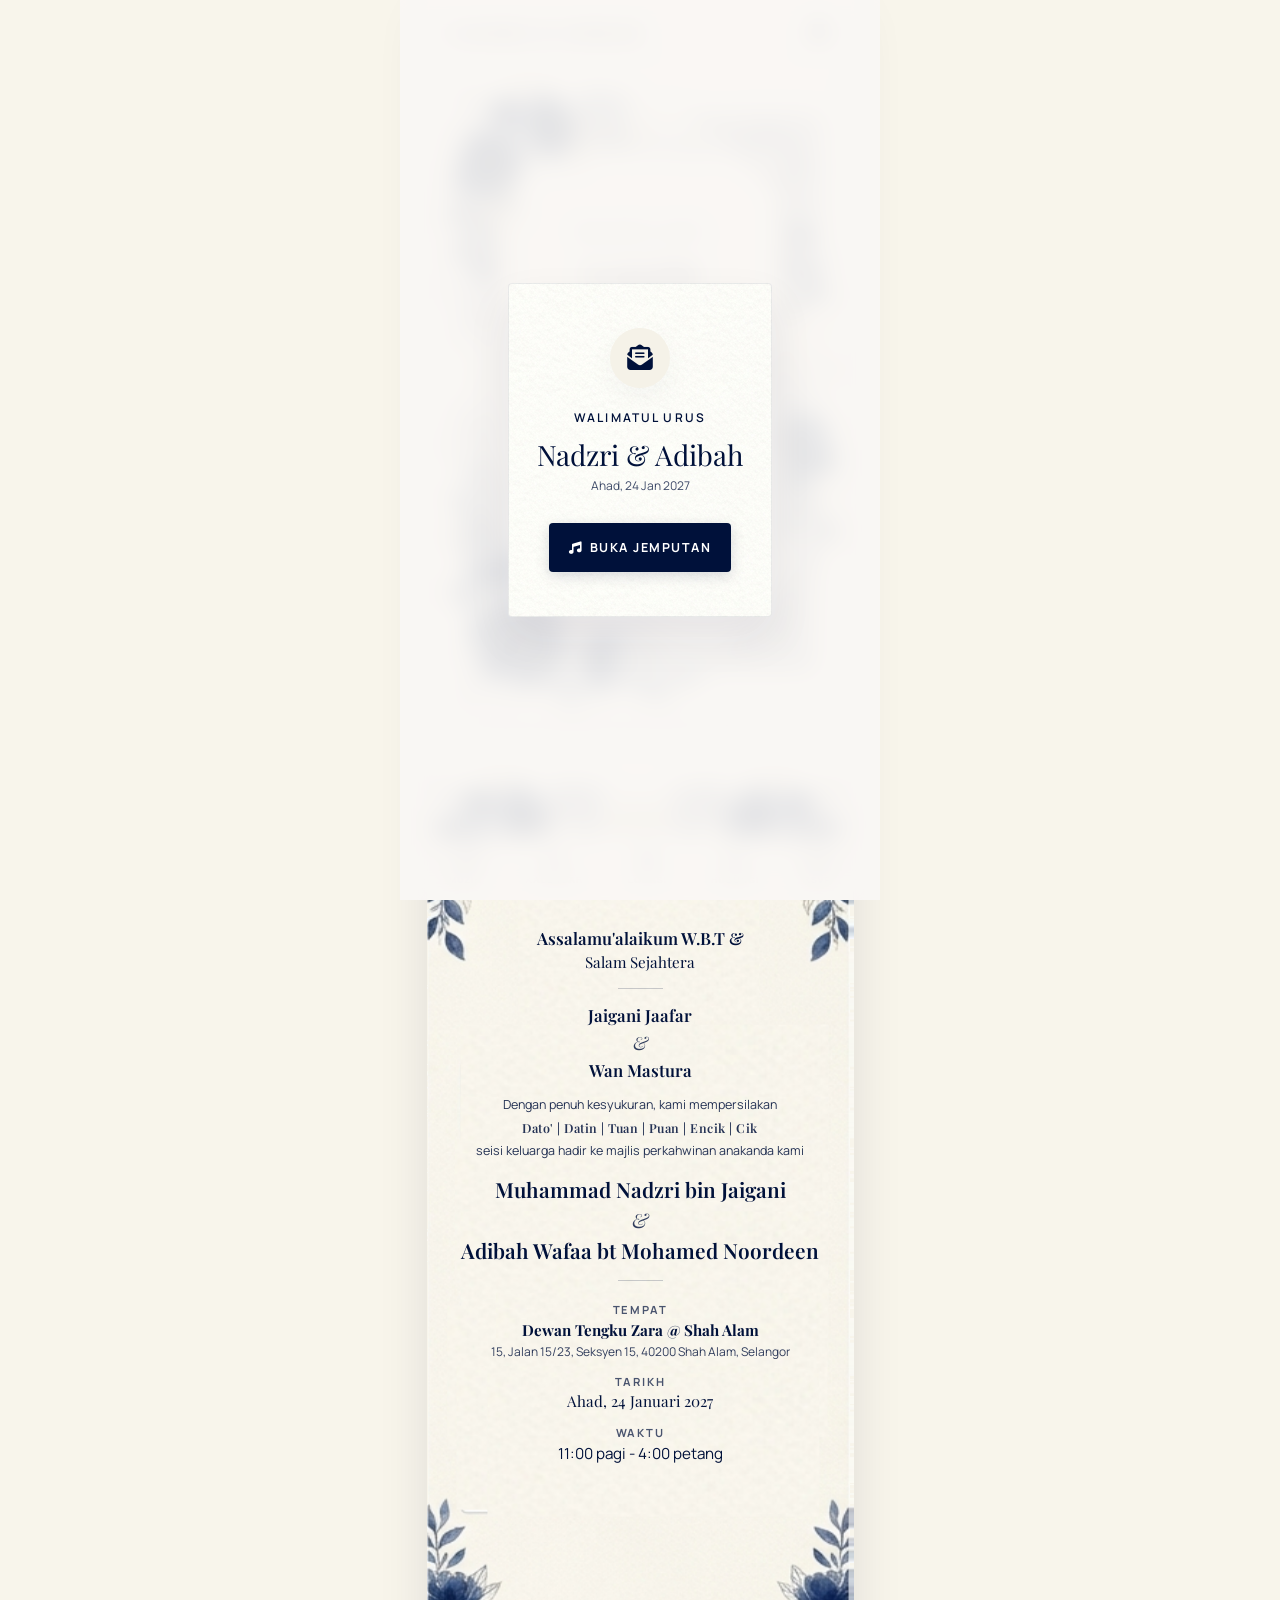
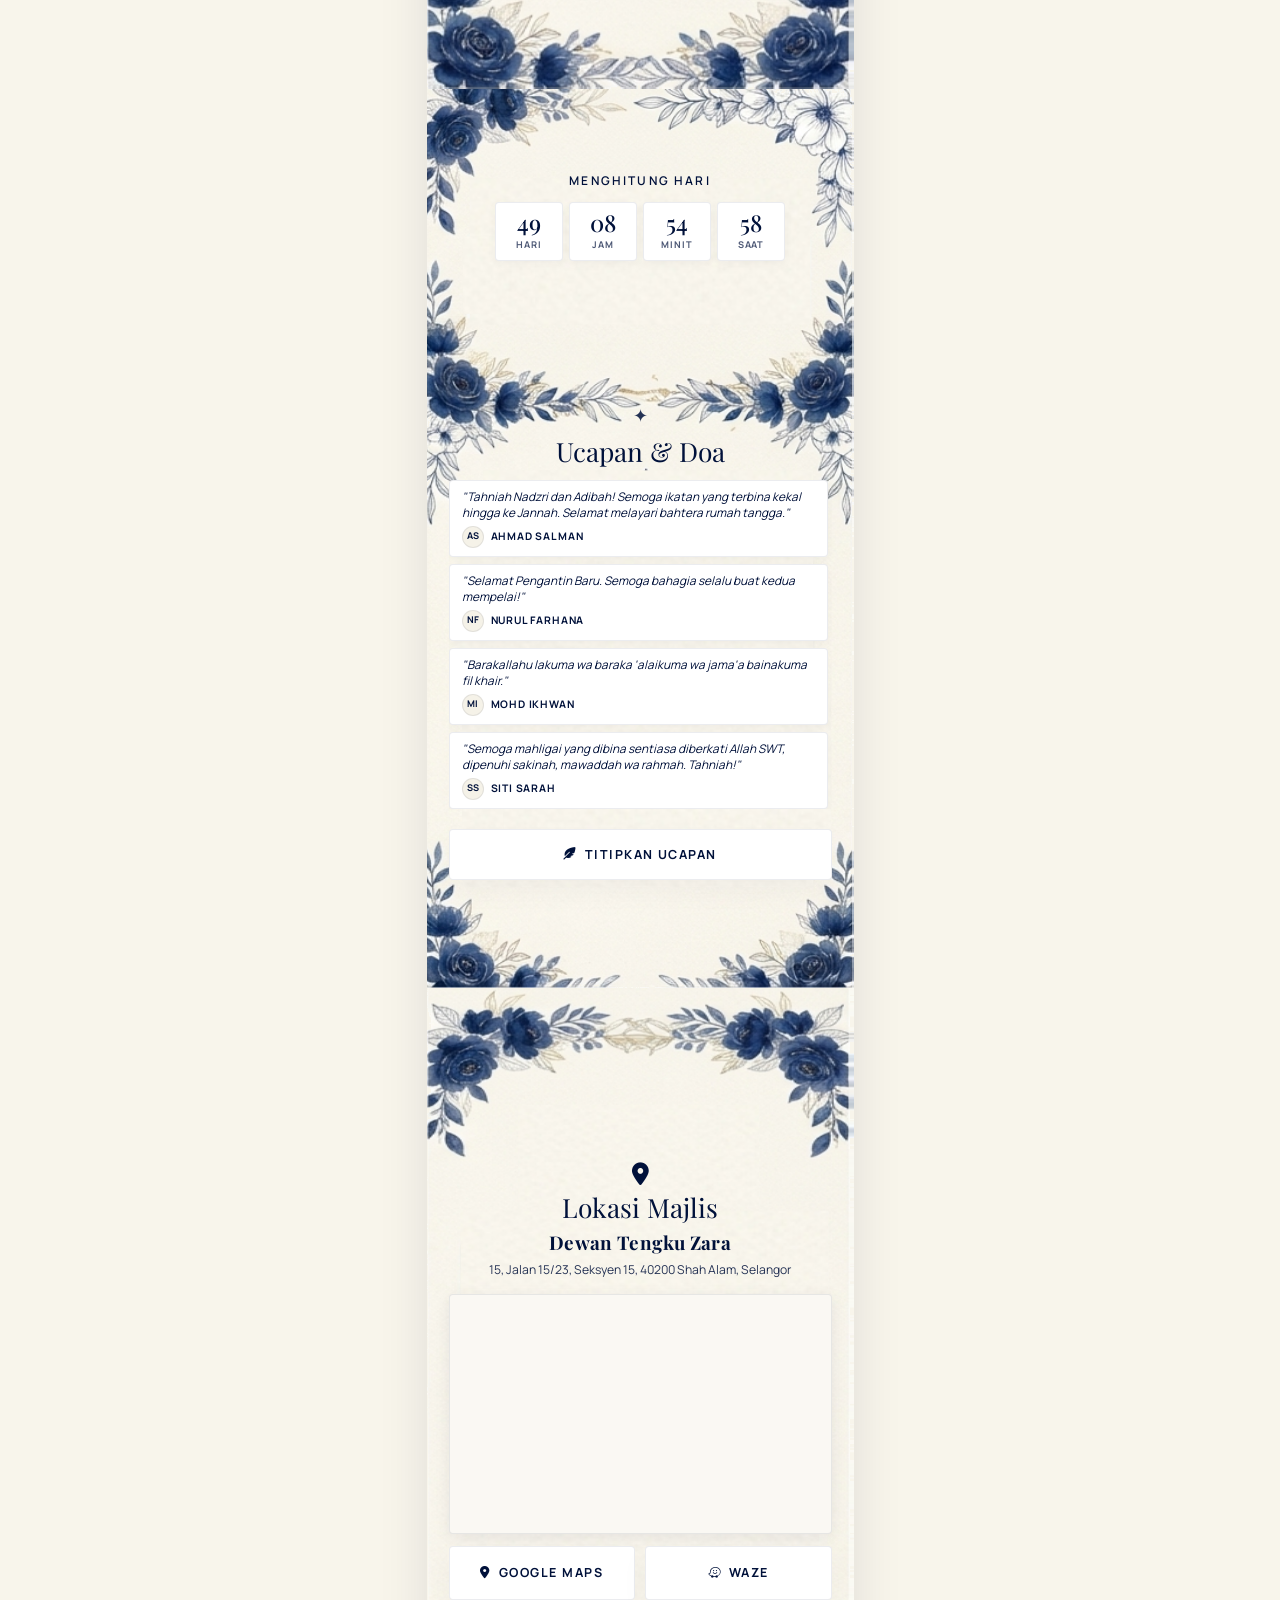
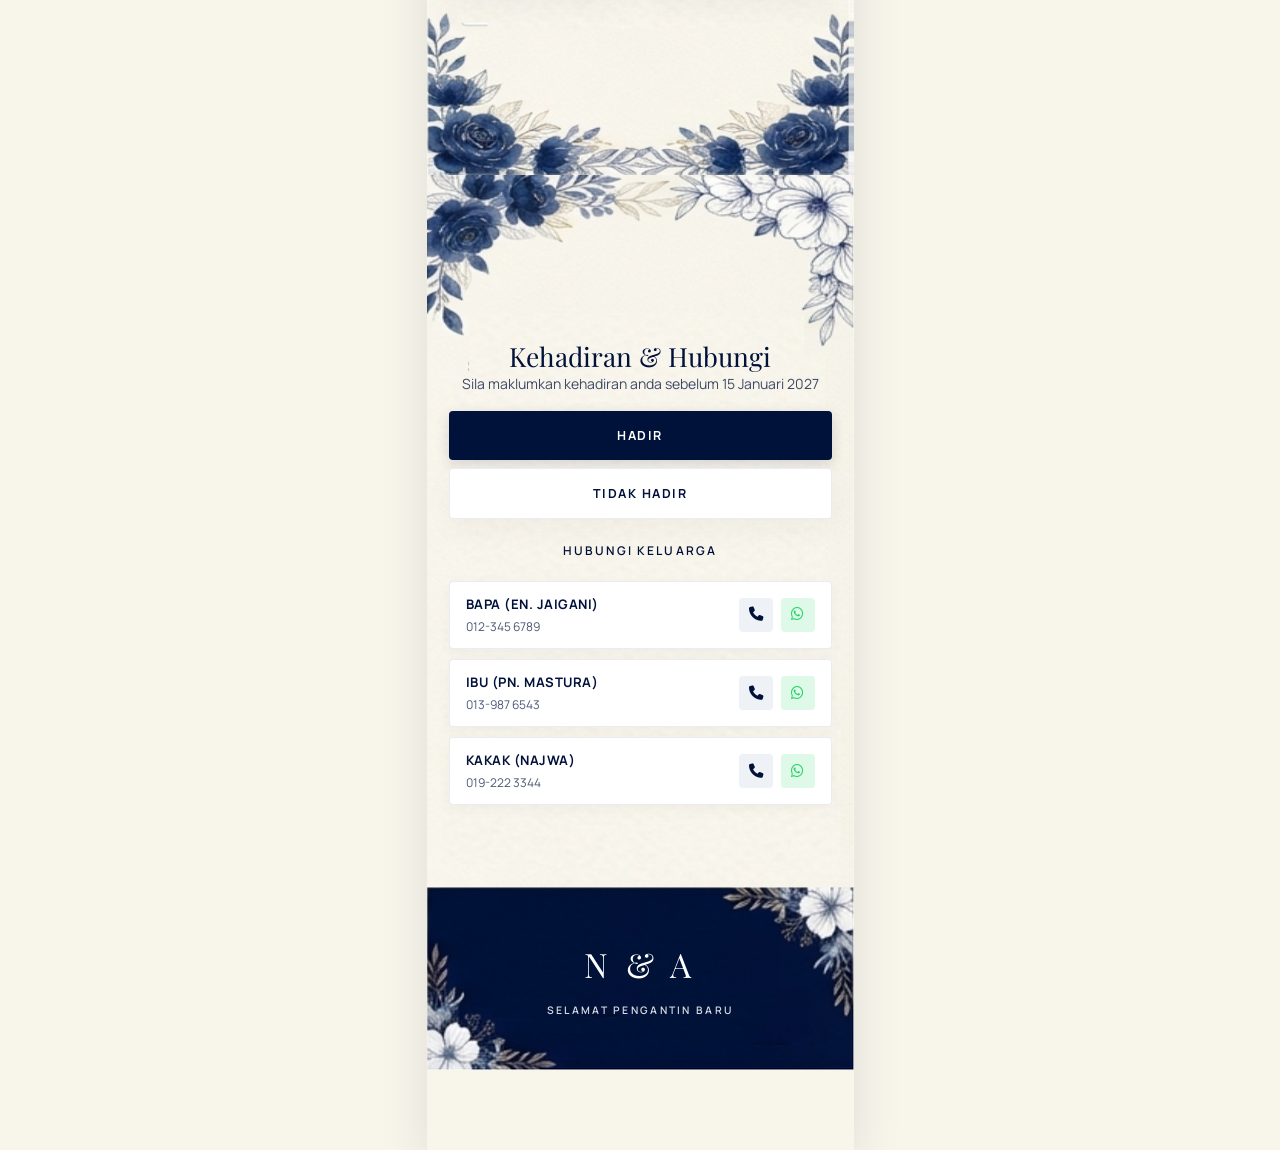
==== commit 000742cb: "Bake exact user custom edits and spacing into permanent production build; remove edit controls" ====
--- a/Kad Kahwin 2/index.html
+++ b/Kad Kahwin 2/index.html
@@ -1,1076 +1,444 @@
 <!DOCTYPE html>
+
 <html lang="ms">
 <head>
-    <meta charset="UTF-8">
-    <meta name="viewport" content="width=device-width, initial-scale=1.0, maximum-scale=1.0, user-scalable=no">
-    <title>Walimatul Urus Nadzri & Adibah</title>
-    <link rel="preconnect" href="https://fonts.googleapis.com">
-    <link rel="preconnect" href="https://fonts.gstatic.com" crossorigin>
-    <link href="https://fonts.googleapis.com/css2?family=Great+Vibes&family=Playfair+Display:ital,wght@0,400;0,600;0,700;1,400&family=Manrope:wght@400;500;600;700&display=swap" rel="stylesheet">
-    <link href="https://cdnjs.cloudflare.com/ajax/libs/font-awesome/6.4.0/css/all.min.css" rel="stylesheet">
-    <link rel="stylesheet" href="styles.css">
+<meta charset="utf-8"/>
+<meta content="width=device-width, initial-scale=1.0, maximum-scale=1.0, user-scalable=no" name="viewport"/>
+<title>Walimatul Urus Nadzri &amp; Adibah</title>
+<link href="https://fonts.googleapis.com" rel="preconnect"/>
+<link crossorigin="" href="https://fonts.gstatic.com" rel="preconnect"/>
+<link href="https://fonts.googleapis.com/css2?family=Great+Vibes&amp;family=Playfair+Display:ital,wght@0,400;0,600;0,700;1,400&amp;family=Manrope:wght@400;500;600;700&amp;display=swap" rel="stylesheet"/>
+<link href="https://cdnjs.cloudflare.com/ajax/libs/font-awesome/6.4.0/css/all.min.css" rel="stylesheet"/>
+<link href="styles.css" rel="stylesheet"/>
 </head>
 <body>
-    <!-- Background Music -->
-    <audio id="bg-music" loop preload="auto">
-        <source src="assets/gambus-kelantan.mp3" type="audio/mpeg">
-    </audio>
-
-    <div class="mobile-container">
-        
-        <!-- Floating Live Edit Control Bar -->
-        <aside class="live-edit-toolbar" id="edit-toolbar">
-            <div class="toolbar-pill">
-                <div class="toolbar-row-main">
-                    <div class="toolbar-mode-switch">
-                        <button type="button" class="toolbar-mode-btn" id="btn-mode-text" title="Text Mode: Click any text to edit spelling">
-                            <i class="fa-solid fa-i-cursor"></i> Text
-                        </button>
-                        <button type="button" class="toolbar-mode-btn active" id="btn-mode-lasso" title="Lasso Mode: Drag or Nudge text Up / Down">
-                            <i class="fa-solid fa-arrows-up-down"></i> Move ↕
-                        </button>
-                    </div>
-                    <div class="toolbar-actions">
-                        <button type="button" class="toolbar-btn btn-save" id="btn-save-edits" title="Save text & positions"><i class="fa-solid fa-check"></i> Save</button>
-                        <button type="button" class="toolbar-btn btn-reset" id="btn-reset-edits" title="Reset all to original"><i class="fa-solid fa-rotate-left"></i> Reset</button>
-                        <button type="button" class="toolbar-btn btn-dismiss" id="btn-dismiss-toolbar" title="Hide toolbar">&times;</button>
-                    </div>
-                </div>
-                <!-- Move Controls Row (active in Move ↕ mode) -->
-                <div class="toolbar-row-move" id="toolbar-move-controls">
-                    <div class="toolbar-group-select-wrapper">
-                        <select id="select-quick-group" class="toolbar-group-select" title="Choose a group to move">
-                            <option value="">▾ Pick Group...</option>
-                            <option value="hero-all-text">✨ Page 1: All Text Together</option>
-                            <option value="hero-title-group">💍 Page 1: Names (NADZRI & ADIBAH)</option>
-                            <option value="hero-details-group">📅 Page 1: Date & Venue</option>
-                            <option value="greet-block">📜 Page 1.5: Salam & Greetings</option>
-                            <option value="parents-block">👨‍👩‍👦 Page 1.5: Parents / Hosts</option>
-                            <option value="invitation-couple-block">👰 Page 1.5: Couple Names</option>
-                            <option value="event-meta-block">📍 Page 1.5: Tempat, Tarikh, Waktu</option>
-                            <option value="countdown-block">⏳ Page 2: Countdown Timer</option>
-                            <option value="wishes-block">💌 Page 2: Wishes & Doa</option>
-                            <option value="location-block">🗺️ Page 3: Location & Map</option>
-                            <option value="rsvp-header-block">📋 Page 4: RSVP Kehadiran</option>
-                            <option value="family-block">📞 Page 4: Family Contacts</option>
-                        </select>
-                    </div>
-                    <div class="toolbar-nudge-group">
-                        <button type="button" class="toolbar-btn btn-nudge" id="btn-toolbar-up-10" title="Move Up 10px"><i class="fa-solid fa-angles-up"></i></button>
-                        <button type="button" class="toolbar-btn btn-nudge" id="btn-toolbar-up" title="Move Up 2px"><i class="fa-solid fa-chevron-up"></i> Up</button>
-                        <span class="toolbar-y-readout" id="toolbar-y-readout">0px</span>
-                        <button type="button" class="toolbar-btn btn-nudge" id="btn-toolbar-down" title="Move Down 2px"><i class="fa-solid fa-chevron-down"></i> Dn</button>
-                        <button type="button" class="toolbar-btn btn-nudge" id="btn-toolbar-down-10" title="Move Down 10px"><i class="fa-solid fa-angles-down"></i></button>
-                        <button type="button" class="toolbar-btn btn-nudge btn-reset-pos" id="btn-toolbar-reset-pos" title="Reset position to 0px">0px</button>
-                    </div>
-                </div>
-            </div>
-        </aside>
-        <button type="button" class="edit-reopen-badge" id="btn-reopen-toolbar" title="Open Edit / Lasso Mode"><i class="fa-solid fa-pen"></i></button>
-
-        <!-- Lasso Selection Marquee Box -->
-        <div class="lasso-selection-box" id="lasso-box"></div>
-
-        <!-- Floating Lasso / Y-Axis Move Controller -->
-        <aside class="lasso-move-controller" id="lasso-controller" style="display: none;">
-            <div class="lasso-controller-pill">
-                <span class="lasso-controller-label"><i class="fa-solid fa-arrows-up-down"></i> Move (Y-Axis)</span>
-                <div class="lasso-nudge-btns">
-                    <button type="button" class="lasso-btn" id="btn-lasso-up-10" title="Move Up 10px"><i class="fa-solid fa-angles-up"></i> Up 10</button>
-                    <button type="button" class="lasso-btn" id="btn-lasso-up-2" title="Nudge Up 2px"><i class="fa-solid fa-chevron-up"></i> +2</button>
-                    <span class="lasso-badge" id="lasso-y-readout">0px</span>
-                    <button type="button" class="lasso-btn" id="btn-lasso-down-2" title="Nudge Down 2px"><i class="fa-solid fa-chevron-down"></i> -2</button>
-                    <button type="button" class="lasso-btn" id="btn-lasso-down-10" title="Move Down 10px"><i class="fa-solid fa-angles-down"></i> Down 10</button>
-                </div>
-                <div class="lasso-drag-handle" id="lasso-drag-handle" title="Click & Drag Up/Down">
-                    <i class="fa-solid fa-grip-vertical"></i> Drag ↕
-                </div>
-                <button type="button" class="lasso-btn btn-reset-pos" id="btn-lasso-reset-pos" title="Reset Position to 0px"><i class="fa-solid fa-rotate-left"></i> 0px</button>
-                <button type="button" class="lasso-btn btn-close-lasso" id="btn-lasso-close" title="Deselect">&times;</button>
-            </div>
-        </aside>
-
-        <!-- ==========================================
+<!-- Background Music -->
+<audio id="bg-music" loop="" preload="auto">
+<source src="assets/gambus-kelantan.mp3" type="audio/mpeg"/>
+</audio>
+<div class="mobile-container">
+<!-- ==========================================
              SCREEN 1: THE INVITATION CARD (HERO)
              ========================================== -->
-        <section id="screen-hero" class="screen-page hero-page">
-            <!-- Top App Bar matching screen.png -->
-            <header class="top-nav-bar movable-item" data-move-id="top-nav-bar">
-                <span class="brand-monogram" contenteditable="true" spellcheck="false" data-key="nav-monogram">NADZRI & ADIBAH</span>
-                <button class="menu-icon-btn" id="menu-toggle-btn" aria-label="Menu Navigasi">
-                    <i class="fa-solid fa-bars"></i>
-                </button>
-            </header>
-
-            <!-- Main Invitation Framed Card with exact floral & vintage border -->
-            <div class="invitation-card-wrapper">
-                <div class="invitation-card">
-                    <div class="card-content">
-                        <!-- Entire 1st Page Text Cluster (tight, close together, vertically centered) -->
-                        <div class="hero-center-cluster movable-group" data-move-id="hero-all-text" style="transform: translateY(-15px);">
-                            <!-- Upper Block: Title & Couple Names (close together) -->
-                            <div class="hero-title-group movable-group" data-move-id="hero-title-group" style="transform: translateY(-53px);">
-                                <p class="label-md letter-tracking-wide text-primary hero-top-label movable-item" contenteditable="true" spellcheck="false" data-key="hero-label" data-move-id="hero-top-label" style="transform: translateY(-16px);">WALIMATUL URUS</p>
-                                
-                                <div class="couple-names movable-group" data-move-id="couple-names">
-                                    <h1 class="display-lg font-serif movable-item" contenteditable="true" spellcheck="false" data-key="groom-name" data-move-id="groom-name">NADZRI</h1>
-                                    <span class="ampersand-sign font-serif movable-item" contenteditable="true" spellcheck="false" data-key="ampersand" data-move-id="ampersand">&</span>
-                                    <h1 class="display-lg font-serif movable-item" contenteditable="true" spellcheck="false" data-key="bride-name" data-move-id="bride-name">ADIBAH</h1>
-                                </div>
-                            </div>
-                            
-                            <div class="hero-fine-divider movable-item" data-move-id="hero-fine-divider" style="transform: translateY(-30px);"></div>
-                            
-                            <!-- Lower Block: Day, Date & Venue (close together) -->
-                            <div class="hero-details-group movable-group" data-move-id="hero-details-group">
-                                <p class="label-md letter-tracking-md text-primary hero-day-label movable-item" contenteditable="true" spellcheck="false" data-key="hero-day" data-move-id="hero-day-label">AHAD</p>
-                                
-                                <div class="wedding-date-row movable-item" data-move-id="wedding-date-row">
-                                    <span class="date-digit" contenteditable="true" spellcheck="false" data-key="date-day">24</span>
-                                    <span class="date-sep">|</span>
-                                    <span class="date-digit" contenteditable="true" spellcheck="false" data-key="date-month">01</span>
-                                    <span class="date-sep">|</span>
-                                    <span class="date-digit" contenteditable="true" spellcheck="false" data-key="date-year">2027</span>
-                                </div>
-                                
-                                <div class="venue-info movable-item" data-move-id="venue-info" style="transform: translateY(38px);">
-                                    <p class="venue-title bold-text font-sans" contenteditable="true" spellcheck="false" data-key="venue-name">Dewan Tengku Zara</p>
-                                    <p class="venue-sub font-sans" contenteditable="true" spellcheck="false" data-key="venue-location">Shah Alam</p>
-                                </div>
-                            </div>
-                        </div>
-                    </div>
-                </div>
-            </div>
-        </section>
-
-        <!-- ==========================================
+<section class="screen-page hero-page" id="screen-hero">
+<!-- Top App Bar matching screen.png -->
+<header class="top-nav-bar movable-item" data-move-id="top-nav-bar">
+<span class="brand-monogram" data-key="nav-monogram">NADZRI &amp; ADIBAH</span>
+<button aria-label="Menu Navigasi" class="menu-icon-btn" id="menu-toggle-btn">
+<i class="fa-solid fa-bars"></i>
+</button>
+</header>
+<!-- Main Invitation Framed Card with exact floral & vintage border -->
+<div class="invitation-card-wrapper">
+<div class="invitation-card">
+<div class="card-content">
+<!-- Entire 1st Page Text Cluster (tight, close together, vertically centered) -->
+<div class="hero-center-cluster movable-group" data-move-id="hero-all-text" style="transform: translateY(-15px);">
+<!-- Upper Block: Title & Couple Names (close together) -->
+<div class="hero-title-group movable-group" data-move-id="hero-title-group" style="transform: translateY(-53px);">
+<p class="label-md letter-tracking-wide text-primary hero-top-label movable-item" data-key="hero-label" data-move-id="hero-top-label" style="transform: translateY(-16px);">WALIMATUL URUS</p>
+<div class="couple-names movable-group" data-move-id="couple-names">
+<h1 class="display-lg font-serif movable-item" data-key="groom-name" data-move-id="groom-name">NADZRI</h1>
+<span class="ampersand-sign font-serif movable-item" data-key="ampersand" data-move-id="ampersand">&amp;</span>
+<h1 class="display-lg font-serif movable-item" data-key="bride-name" data-move-id="bride-name">ADIBAH</h1>
+</div>
+</div>
+<div class="hero-fine-divider movable-item" data-move-id="hero-fine-divider" style="transform: translateY(-30px);"></div>
+<!-- Lower Block: Day, Date & Venue (close together) -->
+<div class="hero-details-group movable-group" data-move-id="hero-details-group">
+<p class="label-md letter-tracking-md text-primary hero-day-label movable-item" data-key="hero-day" data-move-id="hero-day-label">AHAD</p>
+<div class="wedding-date-row movable-item" data-move-id="wedding-date-row">
+<span class="date-digit" data-key="date-day">24</span>
+<span class="date-sep">|</span>
+<span class="date-digit" data-key="date-month">01</span>
+<span class="date-sep">|</span>
+<span class="date-digit" data-key="date-year">2027</span>
+</div>
+<div class="venue-info movable-item" data-move-id="venue-info" style="transform: translateY(38px);">
+<p class="venue-title bold-text font-sans" data-key="venue-name">Dewan Tengku Zara</p>
+<p class="venue-sub font-sans" data-key="venue-location">Shah Alam</p>
+</div>
+</div>
+</div>
+</div>
+</div>
+</div>
+</section>
+<!-- ==========================================
              SECTION 1.5: INVITATION GREETINGS & EVENT DETAILS
              (Between Screen 1 and Screen 2)
              ========================================== -->
-        <section id="screen-invitation-details" class="screen-page content-page invitation-details-page">
-            <div class="page-inner-content">
-                <div class="invitation-text-container">
-                    
-                    <!-- Salam & Greetings -->
-                    <div class="greet-block movable-group" data-move-id="greet-block">
-                        <p class="greet-arabic font-serif movable-item" contenteditable="true" spellcheck="false" data-key="greet-salam" data-move-id="greet-salam">Assalamu'alaikum W.B.T &</p>
-                        <p class="greet-malay font-serif movable-item" contenteditable="true" spellcheck="false" data-key="greet-sejahtera" data-move-id="greet-sejahtera">Salam Sejahtera</p>
-                    </div>
+<section class="screen-page content-page invitation-details-page" id="screen-invitation-details">
+<div class="page-inner-content">
+<div class="invitation-text-container">
+<!-- Salam & Greetings -->
+<div class="greet-block movable-group" data-move-id="greet-block">
+<p class="greet-arabic font-serif movable-item" data-key="greet-salam" data-move-id="greet-salam">Assalamu'alaikum W.B.T &amp;</p>
+<p class="greet-malay font-serif movable-item" data-key="greet-sejahtera" data-move-id="greet-sejahtera">Salam Sejahtera</p>
+</div>
+<div class="greet-divider-line movable-item" data-move-id="greet-divider-1"></div>
+<!-- Parents / Hosts -->
+<div class="parents-block movable-group" data-move-id="parents-block">
+<h3 class="parent-name font-serif movable-item" data-key="parent-father" data-move-id="parent-father">Jaigani Jaafar</h3>
+<span class="parent-amp font-serif movable-item" data-move-id="parent-amp">&amp;</span>
+<h3 class="parent-name font-serif movable-item" data-key="parent-mother" data-move-id="parent-mother">Wan Mastura</h3>
+</div>
+<!-- Jemputan Verse -->
+<div class="invitation-body-block movable-group" data-move-id="invitation-body-block">
+<p class="body-sm text-primary movable-item" data-key="invite-verse-1" data-move-id="invite-verse-1">Dengan penuh kesyukuran, kami mempersilakan</p>
+<p class="titles-honorific font-serif movable-item" data-key="invite-titles" data-move-id="invite-titles">Dato' | Datin | Tuan | Puan | Encik | Cik</p>
+<p class="body-sm text-primary movable-item" data-key="invite-verse-2" data-move-id="invite-verse-2">seisi keluarga hadir ke majlis perkahwinan anakanda kami</p>
+</div>
+<!-- Bride & Groom -->
+<div class="invitation-couple-block movable-group" data-move-id="invitation-couple-block">
+<h2 class="couple-name-md font-serif movable-item" data-key="invite-groom" data-move-id="invite-groom">Muhammad Nadzri bin Jaigani</h2>
+<span class="couple-amp font-serif movable-item" data-move-id="invite-amp">&amp;</span>
+<h2 class="couple-name-md font-serif movable-item" data-key="invite-bride" data-move-id="invite-bride">Adibah Wafaa bt Mohamed Noordeen</h2>
+</div>
+<div class="greet-divider-line movable-item" data-move-id="greet-divider-2"></div>
+<!-- Event Meta Details: Tempat, Tarikh, Waktu -->
+<div class="event-meta-block movable-group" data-move-id="event-meta-block">
+<!-- Tempat -->
+<div class="meta-item movable-item" data-move-id="meta-tempat">
+<p class="meta-label" data-key="meta-label-tempat">TEMPAT</p>
+<p class="meta-value-title bold-text font-serif" data-key="meta-venue-name">Dewan Tengku Zara @ Shah Alam</p>
+<p class="meta-value-sub" data-key="meta-venue-address">15, Jalan 15/23, Seksyen 15, 40200 Shah Alam, Selangor</p>
+</div>
+<!-- Tarikh -->
+<div class="meta-item movable-item" data-move-id="meta-tarikh">
+<p class="meta-label" data-key="meta-label-tarikh">TARIKH</p>
+<p class="meta-value-title font-serif" data-key="meta-tarikh-val">Ahad, 24 Januari 2027</p>
+</div>
+<!-- Waktu -->
+<div class="meta-item movable-item" data-move-id="meta-waktu">
+<p class="meta-label" data-key="meta-label-waktu">WAKTU</p>
+<p class="meta-value-title" data-key="meta-waktu-val">11:00 pagi - 4:00 petang</p>
+</div>
+</div>
+</div>
+</div>
 
-                    <div class="greet-divider-line movable-item" data-move-id="greet-divider-1"></div>
+</section>
+<!-- ==========================================
+             SCREEN 2: MENGHITUNG HARI & UCAPAN & DOA
+             ========================================== -->
+<section class="screen-page content-page" id="screen-countdown">
+<div class="page-inner-content">
+<!-- Countdown Section -->
+<div class="section-block countdown-block movable-group" data-move-id="countdown-block">
+<p class="label-md center-text letter-tracking-lg margin-bottom-sm text-primary movable-item" data-key="countdown-label" data-move-id="countdown-label">MENGHITUNG HARI</p>
+<div class="timer-grid movable-item" data-move-id="timer-grid">
+<div class="timer-box">
+<span class="timer-number" data-key="timer-days" id="days">105</span>
+<span class="timer-label">HARI</span>
+</div>
+<div class="timer-box">
+<span class="timer-number" data-key="timer-hours" id="hours">09</span>
+<span class="timer-label">JAM</span>
+</div>
+<div class="timer-box">
+<span class="timer-number" data-key="timer-minutes" id="minutes">52</span>
+<span class="timer-label">MINIT</span>
+</div>
+<div class="timer-box">
+<span class="timer-number" data-key="timer-seconds" id="seconds">15</span>
+<span class="timer-label">SAAT</span>
+</div>
+</div>
+</div>
+<!-- Spacer revealing the authentic botanical gold branch divider in user background -->
+<div class="middle-divider-spacer movable-item" data-move-id="middle-divider-spacer"></div>
+<!-- Wishes Section matching screen.png -->
+<div class="section-block wishes-block movable-group" data-move-id="wishes-block">
+<div class="section-title-wrapper movable-item" data-move-id="wishes-title-wrapper">
+<div class="sparkle-star-icon">✦</div>
+<h2 class="headline-md font-serif" data-key="wishes-title">Ucapan &amp; Doa</h2>
+</div>
+<div class="wishes-list movable-item" data-move-id="wishes-container" id="wishes-container">
+<!-- Wish Card 1 -->
+<div class="wish-card movable-item" data-move-id="wish-card-1">
+<p class="body-md italic-text quote-text">"Tahniah Nadzri dan Adibah! Semoga ikatan yang terbina kekal hingga ke Jannah. Selamat melayari bahtera rumah tangga."</p>
+<div class="wish-author-row">
+<div class="avatar-badge">AS</div>
+<span class="label-md bold-text author-name">AHMAD SALMAN</span>
+</div>
+</div>
+<!-- Wish Card 2 -->
+<div class="wish-card movable-item" data-move-id="wish-card-2">
+<p class="body-md italic-text quote-text">"Selamat Pengantin Baru. Semoga bahagia selalu buat kedua mempelai!"</p>
+<div class="wish-author-row">
+<div class="avatar-badge">NF</div>
+<span class="label-md bold-text author-name">NURUL FARHANA</span>
+</div>
+</div>
+<!-- Wish Card 3 -->
+<div class="wish-card movable-item" data-move-id="wish-card-3">
+<p class="body-md italic-text quote-text">"Barakallahu lakuma wa baraka 'alaikuma wa jama'a bainakuma fil khair."</p>
+<div class="wish-author-row">
+<div class="avatar-badge">MI</div>
+<span class="label-md bold-text author-name">MOHD IKHWAN</span>
+</div>
+</div>
+<!-- Wish Card 4 -->
+<div class="wish-card movable-item" data-move-id="wish-card-4">
+<p class="body-md italic-text quote-text">"Semoga mahligai yang dibina sentiasa diberkati Allah SWT, dipenuhi sakinah, mawaddah wa rahmah. Tahniah!"</p>
+<div class="wish-author-row">
+<div class="avatar-badge">SS</div>
+<span class="label-md bold-text author-name">SITI SARAH</span>
+</div>
+</div>
+</div>
+<!-- Add Wish Trigger Button -->
+<button class="btn btn-secondary full-width margin-top-md movable-item" data-move-id="btn-trigger-wish-modal" id="btn-trigger-wish-modal" type="button">
+<i class="fa-solid fa-feather-pointed"></i> TITIPKAN UCAPAN
+                    </button>
+</div>
+</div>
 
-                    <!-- Parents / Hosts -->
-                    <div class="parents-block movable-group" data-move-id="parents-block">
-                        <h3 class="parent-name font-serif movable-item" contenteditable="true" spellcheck="false" data-key="parent-father" data-move-id="parent-father">Jaigani Jaafar</h3>
-                        <span class="parent-amp font-serif movable-item" contenteditable="true" spellcheck="false" data-move-id="parent-amp">&</span>
-                        <h3 class="parent-name font-serif movable-item" contenteditable="true" spellcheck="false" data-key="parent-mother" data-move-id="parent-mother">Wan Mastura</h3>
-                    </div>
+</section>
+<!-- ==========================================
+             SCREEN 3: LOKASI MAJLIS
+             ========================================== -->
+<section class="screen-page content-page" id="screen-location">
+<div class="page-inner-content">
+<div class="section-block location-block movable-group" data-move-id="location-block">
+<div class="location-header movable-item" data-move-id="location-header">
+<i class="fa-solid fa-location-dot location-pin"></i>
+<h2 class="headline-md font-serif" data-key="location-title">Lokasi Majlis</h2>
+<h3 class="venue-name-highlight font-serif" data-key="location-hall">Dewan Tengku Zara</h3>
+<p class="body-sm text-primary-muted font-sans location-full-address" data-key="location-address">15, Jalan 15/23, Seksyen 15, 40200 Shah Alam, Selangor</p>
+</div>
+<!-- Embedded Google Maps Card of the Location -->
+<div class="map-card-container movable-item" data-move-id="perimeter-map-card">
+<iframe allowfullscreen="" height="240" loading="lazy" referrerpolicy="no-referrer-when-downgrade" src="https://maps.google.com/maps?q=Dewan+Tengku+Zara+Seksyen+15+Shah+Alam&amp;t=&amp;z=15&amp;ie=UTF8&amp;iwloc=&amp;output=embed" style="border:0;" title="Peta Lokasi Google Maps Dewan Tengku Zara" width="100%">
+</iframe>
+</div>
+<!-- Map Navigation Buttons -->
+<div class="map-buttons-row movable-item" data-move-id="map-buttons-row">
+<a class="btn btn-secondary map-action-btn" href="https://www.google.com/maps/search/?api=1&amp;query=Dewan+Tengku+Zara+Shah+Alam" id="btn-location-gmaps" rel="noopener noreferrer" target="_blank">
+<i class="fa-solid fa-location-dot"></i> <span>GOOGLE MAPS</span>
+</a>
+<a class="btn btn-secondary map-action-btn" href="https://waze.com/ul?q=Dewan+Tengku+Zara+Shah+Alam" id="btn-location-waze" rel="noopener noreferrer" target="_blank">
+<i class="fa-brands fa-waze"></i> <span>WAZE</span>
+</a>
+</div>
+</div>
+</div>
 
-                    <!-- Jemputan Verse -->
-                    <div class="invitation-body-block movable-group" data-move-id="invitation-body-block">
-                        <p class="body-sm text-primary movable-item" contenteditable="true" spellcheck="false" data-key="invite-verse-1" data-move-id="invite-verse-1">Dengan penuh kesyukuran, kami mempersilakan</p>
-                        <p class="titles-honorific font-serif movable-item" contenteditable="true" spellcheck="false" data-key="invite-titles" data-move-id="invite-titles">Dato' | Datin | Tuan | Puan | Encik | Cik</p>
-                        <p class="body-sm text-primary movable-item" contenteditable="true" spellcheck="false" data-key="invite-verse-2" data-move-id="invite-verse-2">seisi keluarga hadir ke majlis perkahwinan anakanda kami</p>
-                    </div>
+</section>
+<!-- ==========================================
+             SCREEN 4: KEHADIRAN & HUBUNGI KELUARGA + FOOTER
+             ========================================== -->
+<section class="screen-page content-page" id="screen-rsvp">
+<div class="page-inner-content">
+<!-- Kehadiran & Hubungi Header -->
+<div class="section-block rsvp-header-block movable-group" data-move-id="rsvp-header-block">
+<h2 class="headline-md font-serif" data-key="rsvp-title">Kehadiran &amp; Hubungi</h2>
+<p class="body-md text-primary-muted center-text" data-key="rsvp-deadline">Sila maklumkan kehadiran anda sebelum 15 Januari 2027</p>
+<!-- Hadir / Tidak Hadir Buttons -->
+<div class="rsvp-choice-buttons">
+<button class="btn btn-primary full-width" id="btn-rsvp-open-hadir" type="button">HADIR</button>
+<button class="btn btn-ghost full-width" id="btn-rsvp-open-tidak" type="button">TIDAK HADIR</button>
+</div>
+</div>
+<!-- Hubungi Keluarga Section matching screen.png Screen 4 -->
+<div class="section-block family-block movable-group" data-move-id="family-block">
+<p class="label-md center-text letter-tracking-lg margin-bottom-md text-primary" data-key="family-heading">HUBUNGI KELUARGA</p>
+<div class="family-cards-list">
+<!-- Contact 1: Bapa -->
+<div class="family-card movable-item" data-move-id="family-card-1">
+<div class="family-info">
+<p class="family-role-name">BAPA (EN. JAIGANI)</p>
+<p class="family-phone-number">012-345 6789</p>
+</div>
+<div class="family-action-buttons">
+<a aria-label="Telefon Bapa" class="icon-circle-btn" href="tel:0123456789">
+<i class="fa-solid fa-phone"></i>
+</a>
+<a aria-label="WhatsApp Bapa" class="icon-circle-btn whatsapp-btn" href="https://wa.me/60123456789" rel="noopener noreferrer" target="_blank">
+<i class="fa-brands fa-whatsapp"></i>
+</a>
+</div>
+</div>
+<!-- Contact 2: Ibu -->
+<div class="family-card movable-item" data-move-id="family-card-2">
+<div class="family-info">
+<p class="family-role-name">IBU (PN. MASTURA)</p>
+<p class="family-phone-number">013-987 6543</p>
+</div>
+<div class="family-action-buttons">
+<a aria-label="Telefon Ibu" class="icon-circle-btn" href="tel:0139876543">
+<i class="fa-solid fa-phone"></i>
+</a>
+<a aria-label="WhatsApp Ibu" class="icon-circle-btn whatsapp-btn" href="https://wa.me/60139876543" rel="noopener noreferrer" target="_blank">
+<i class="fa-brands fa-whatsapp"></i>
+</a>
+</div>
+</div>
+<!-- Contact 3: Adik -->
+<div class="family-card movable-item" data-move-id="family-card-3">
+<div class="family-info">
+<p class="family-role-name">KAKAK (NAJWA)</p>
+<p class="family-phone-number">019-222 3344</p>
+</div>
+<div class="family-action-buttons">
+<a aria-label="Telefon Adik" class="icon-circle-btn" href="tel:0192223344">
+<i class="fa-solid fa-phone"></i>
+</a>
+<a aria-label="WhatsApp Adik" class="icon-circle-btn whatsapp-btn" href="https://wa.me/60192223344" rel="noopener noreferrer" target="_blank">
+<i class="fa-brands fa-whatsapp"></i>
+</a>
+</div>
+</div>
+</div>
+</div>
+</div>
 
-                    <!-- Bride & Groom -->
-                    <div class="invitation-couple-block movable-group" data-move-id="invitation-couple-block">
-                        <h2 class="couple-name-md font-serif movable-item" contenteditable="true" spellcheck="false" data-key="invite-groom" data-move-id="invite-groom">Muhammad Nadzri bin Jaigani</h2>
-                        <span class="couple-amp font-serif movable-item" contenteditable="true" spellcheck="false" data-move-id="invite-amp">&</span>
-                        <h2 class="couple-name-md font-serif movable-item" contenteditable="true" spellcheck="false" data-key="invite-bride" data-move-id="invite-bride">Adibah Wafaa bt Mohamed Noordeen</h2>
-                    </div>
-
-                    <div class="greet-divider-line movable-item" data-move-id="greet-divider-2"></div>
-
-                    <!-- Event Meta Details: Tempat, Tarikh, Waktu -->
-                    <div class="event-meta-block movable-group" data-move-id="event-meta-block">
-                        
-                        <!-- Tempat -->
-                        <div class="meta-item movable-item" data-move-id="meta-tempat">
-                            <p class="meta-label" contenteditable="true" spellcheck="false" data-key="meta-label-tempat">TEMPAT</p>
-                            <p class="meta-value-title bold-text font-serif" contenteditable="true" spellcheck="false" data-key="meta-venue-name">Dewan Tengku Zara @ Shah Alam</p>
-                            <p class="meta-value-sub" contenteditable="true" spellcheck="false" data-key="meta-venue-address">15, Jalan 15/23, Seksyen 15, 40200 Shah Alam, Selangor</p>
-                        </div>
-
-                        <!-- Tarikh -->
-                        <div class="meta-item movable-item" data-move-id="meta-tarikh">
-                            <p class="meta-label" contenteditable="true" spellcheck="false" data-key="meta-label-tarikh">TARIKH</p>
-                            <p class="meta-value-title font-serif" contenteditable="true" spellcheck="false" data-key="meta-tarikh-val">Ahad, 24 Januari 2027</p>
-                        </div>
-
-                        <!-- Waktu -->
-                        <div class="meta-item movable-item" data-move-id="meta-waktu">
-                            <p class="meta-label" contenteditable="true" spellcheck="false" data-key="meta-label-waktu">WAKTU</p>
-                            <p class="meta-value-title" contenteditable="true" spellcheck="false" data-key="meta-waktu-val">11:00 pagi - 4:00 petang</p>
-                        </div>
-
-                    </div>
-
-                </div>
-            </div>
-            <!-- Interactive Drag Resizer Handle for Section 1.5 -->
-            <div class="section-resizer-bar" data-var="--s15-min-height" title="Tarik ke bawah atau ke atas untuk ubah saiz latar belakang">
-                <div class="resizer-pill"><i class="fa-solid fa-arrows-up-down"></i> Tarik Ubah Tinggi</div>
-            </div>
-        </section>
-
-        <!-- ==========================================
-             SCREEN 2: MENGHITUNG HARI & UCAPAN & DOA
-             ========================================== -->
-        <section id="screen-countdown" class="screen-page content-page">
-            <div class="page-inner-content">
-                <!-- Countdown Section -->
-                <div class="section-block countdown-block movable-group" data-move-id="countdown-block">
-                    <p class="label-md center-text letter-tracking-lg margin-bottom-sm text-primary movable-item" contenteditable="true" spellcheck="false" data-key="countdown-label" data-move-id="countdown-label">MENGHITUNG HARI</p>
-                    
-                    <div class="timer-grid movable-item" data-move-id="timer-grid">
-                        <div class="timer-box">
-                            <span id="days" class="timer-number" contenteditable="true" spellcheck="false" data-key="timer-days">105</span>
-                            <span class="timer-label" contenteditable="true" spellcheck="false">HARI</span>
-                        </div>
-                        <div class="timer-box">
-                            <span id="hours" class="timer-number" contenteditable="true" spellcheck="false" data-key="timer-hours">09</span>
-                            <span class="timer-label" contenteditable="true" spellcheck="false">JAM</span>
-                        </div>
-                        <div class="timer-box">
-                            <span id="minutes" class="timer-number" contenteditable="true" spellcheck="false" data-key="timer-minutes">52</span>
-                            <span class="timer-label" contenteditable="true" spellcheck="false">MINIT</span>
-                        </div>
-                        <div class="timer-box">
-                            <span id="seconds" class="timer-number" contenteditable="true" spellcheck="false" data-key="timer-seconds">15</span>
-                            <span class="timer-label" contenteditable="true" spellcheck="false">SAAT</span>
-                        </div>
-                    </div>
-                </div>
-
-                <!-- Spacer revealing the authentic botanical gold branch divider in user background -->
-                <div class="middle-divider-spacer movable-item" data-move-id="middle-divider-spacer"></div>
-
-                <!-- Wishes Section matching screen.png -->
-                <div class="section-block wishes-block movable-group" data-move-id="wishes-block">
-                    <div class="section-title-wrapper movable-item" data-move-id="wishes-title-wrapper">
-                        <div class="sparkle-star-icon">✦</div>
-                        <h2 class="headline-md font-serif" contenteditable="true" spellcheck="false" data-key="wishes-title">Ucapan & Doa</h2>
-                    </div>
-
-                    <div class="wishes-list movable-item" id="wishes-container" data-move-id="wishes-container">
-                        <!-- Wish Card 1 -->
-                        <div class="wish-card movable-item" data-move-id="wish-card-1">
-                            <p class="body-md italic-text quote-text" contenteditable="true" spellcheck="false">"Tahniah Nadzri dan Adibah! Semoga ikatan yang terbina kekal hingga ke Jannah. Selamat melayari bahtera rumah tangga."</p>
-                            <div class="wish-author-row">
-                                <div class="avatar-badge">AS</div>
-                                <span class="label-md bold-text author-name" contenteditable="true" spellcheck="false">AHMAD SALMAN</span>
-                            </div>
-                        </div>
-
-                        <!-- Wish Card 2 -->
-                        <div class="wish-card movable-item" data-move-id="wish-card-2">
-                            <p class="body-md italic-text quote-text" contenteditable="true" spellcheck="false">"Selamat Pengantin Baru. Semoga bahagia selalu buat kedua mempelai!"</p>
-                            <div class="wish-author-row">
-                                <div class="avatar-badge">NF</div>
-                                <span class="label-md bold-text author-name" contenteditable="true" spellcheck="false">NURUL FARHANA</span>
-                            </div>
-                        </div>
-
-                        <!-- Wish Card 3 -->
-                        <div class="wish-card movable-item" data-move-id="wish-card-3">
-                            <p class="body-md italic-text quote-text" contenteditable="true" spellcheck="false">"Barakallahu lakuma wa baraka 'alaikuma wa jama'a bainakuma fil khair."</p>
-                            <div class="wish-author-row">
-                                <div class="avatar-badge">MI</div>
-                                <span class="label-md bold-text author-name" contenteditable="true" spellcheck="false">MOHD IKHWAN</span>
-                            </div>
-                        </div>
-
-                        <!-- Wish Card 4 -->
-                        <div class="wish-card movable-item" data-move-id="wish-card-4">
-                            <p class="body-md italic-text quote-text" contenteditable="true" spellcheck="false">"Semoga mahligai yang dibina sentiasa diberkati Allah SWT, dipenuhi sakinah, mawaddah wa rahmah. Tahniah!"</p>
-                            <div class="wish-author-row">
-                                <div class="avatar-badge">SS</div>
-                                <span class="label-md bold-text author-name" contenteditable="true" spellcheck="false">SITI SARAH</span>
-                            </div>
-                        </div>
-                    </div>
-
-                    <!-- Add Wish Trigger Button -->
-                    <button type="button" class="btn btn-secondary full-width margin-top-md movable-item" id="btn-trigger-wish-modal" data-move-id="btn-trigger-wish-modal">
-                        <i class="fa-solid fa-feather-pointed"></i> TITIPKAN UCAPAN
+</section>
+<!-- Deep Navy Site Footer Section (100% full width until the right and left) -->
+<footer class="site-royal-footer-card">
+<div class="footer-card-content movable-item" data-move-id="footer-card-content">
+<h2 class="footer-monogram font-serif" data-key="footer-monogram">N &amp; A</h2>
+<p class="footer-tagline" data-key="footer-tagline">SELAMAT PENGANTIN BARU</p>
+</div>
+</footer>
+<!-- Spacer for fixed bottom bar -->
+<div class="bottom-nav-spacer"></div>
+<!-- ==========================================
+             BOTTOM NAVIGATION BAR matching screen.png
+             ========================================== -->
+<nav class="bottom-nav" id="main-bottom-nav">
+<button class="nav-item" id="nav-btn-music" type="button">
+<i class="fa-solid fa-music nav-icon" id="music-icon-indicator"></i>
+<span class="nav-label">MUZIK</span>
+</button>
+<button class="nav-item" id="nav-btn-calendar" type="button">
+<i class="fa-regular fa-calendar nav-icon"></i>
+<span class="nav-label">KALENDAR</span>
+</button>
+<button class="nav-item" id="nav-btn-location" type="button">
+<i class="fa-solid fa-location-dot nav-icon"></i>
+<span class="nav-label">LOKASI</span>
+</button>
+<button class="nav-item" id="nav-btn-contacts" type="button">
+<i class="fa-solid fa-phone nav-icon"></i>
+<span class="nav-label">HUBUNGI</span>
+</button>
+<button class="nav-item" id="nav-btn-rsvp" type="button">
+<i class="fa-regular fa-envelope nav-icon"></i>
+<span class="nav-label">RSVP</span>
+</button>
+</nav>
+<!-- ==========================================
+             INTERACTIVE MODALS & DRAWERS
+             ========================================== -->
+<!-- 1. RSVP Submission Modal -->
+<div aria-hidden="true" class="modal-overlay" id="rsvp-modal">
+<div class="modal-card">
+<div class="modal-header">
+<h3 class="headline-md font-serif">Borang Kehadiran</h3>
+<button aria-label="Tutup" class="modal-close-btn" id="rsvp-modal-close" type="button">×</button>
+</div>
+<form class="modal-form" id="rsvp-submission-form">
+<div class="form-group">
+<label class="label-md">Status Kehadiran</label>
+<div class="status-toggle-row">
+<button class="toggle-option-btn active" data-status="HADIR" id="modal-tab-hadir" type="button">Hadir</button>
+<button class="toggle-option-btn" data-status="TIDAK HADIR" id="modal-tab-tidak" type="button">Tidak Hadir</button>
+</div>
+</div>
+<div class="form-group" id="pax-group">
+<label class="label-md" for="pax-select">Jumlah Kehadiran</label>
+<select class="form-input" id="pax-select">
+<option value="1">1 Orang</option>
+<option selected="" value="2">2 Orang</option>
+<option value="3">3 Orang</option>
+<option value="4">4 Orang</option>
+<option value="5">5 Orang</option>
+</select>
+</div>
+<div class="form-group">
+<label class="label-md" for="guest-name">Nama Anda</label>
+<input class="form-input" id="guest-name" placeholder="Masukkan nama penuh" required="" type="text"/>
+</div>
+<div class="form-group">
+<label class="label-md" for="guest-phone">Nombor Telefon (Pilihan)</label>
+<input class="form-input" id="guest-phone" placeholder="Contoh: 0123456789" type="tel"/>
+</div>
+<div class="form-group">
+<label class="label-md" for="guest-wish">Ucapan &amp; Doa</label>
+<textarea class="form-input form-textarea" id="guest-wish" placeholder="Titipkan ucapan buat kedua mempelai..." rows="3"></textarea>
+</div>
+<button class="btn btn-primary full-width" id="rsvp-submit-btn" type="submit">HANTAR JAWAPAN</button>
+</form>
+</div>
+</div>
+<!-- 2. Add Wish Modal -->
+<div aria-hidden="true" class="modal-overlay" id="wish-modal">
+<div class="modal-card">
+<div class="modal-header">
+<h3 class="headline-md font-serif">Titipkan Ucapan</h3>
+<button aria-label="Tutup" class="modal-close-btn" id="wish-modal-close" type="button">×</button>
+</div>
+<form class="modal-form" id="standalone-wish-form">
+<div class="form-group">
+<label class="label-md" for="wish-author-name">Nama Anda</label>
+<input class="form-input" id="wish-author-name" placeholder="Masukkan nama anda" required="" type="text"/>
+</div>
+<div class="form-group">
+<label class="label-md" for="wish-author-text">Ucapan Buat Mempelai</label>
+<textarea class="form-input form-textarea" id="wish-author-text" placeholder="Tuliskan ucapan tahniah &amp; doa anda..." required="" rows="4"></textarea>
+</div>
+<button class="btn btn-primary full-width" type="submit">HANTAR UCAPAN</button>
+</form>
+</div>
+</div>
+<!-- 3. Calendar Export Modal -->
+<div aria-hidden="true" class="modal-overlay" id="calendar-modal">
+<div class="modal-card">
+<div class="modal-header">
+<h3 class="headline-md font-serif">Simpan Tarikh</h3>
+<button aria-label="Tutup" class="modal-close-btn" id="calendar-modal-close" type="button">×</button>
+</div>
+<div class="calendar-options-list">
+<a class="btn btn-secondary full-width margin-bottom-sm" href="#" id="btn-add-google-cal" rel="noopener noreferrer" target="_blank">
+<i class="fa-brands fa-google"></i> Google Calendar
+                    </a>
+<button class="btn btn-secondary full-width" id="btn-download-ics" type="button">
+<i class="fa-solid fa-calendar-arrow-down"></i> Muat Turun (.ICS)
                     </button>
-                </div>
-            </div>
-            <!-- Interactive Drag Resizer Handle for Section 2 -->
-            <div class="section-resizer-bar" data-var="--s2-min-height" title="Tarik ke bawah atau ke atas untuk ubah saiz latar belakang">
-                <div class="resizer-pill"><i class="fa-solid fa-arrows-up-down"></i> Tarik Ubah Tinggi</div>
-            </div>
-        </section>
-
-        <!-- ==========================================
-             SCREEN 3: LOKASI MAJLIS
-             ========================================== -->
-        <section id="screen-location" class="screen-page content-page">
-            <div class="page-inner-content">
-                <div class="section-block location-block movable-group" data-move-id="location-block">
-                    <div class="location-header movable-item" data-move-id="location-header">
-                        <i class="fa-solid fa-location-dot location-pin"></i>
-                        <h2 class="headline-md font-serif" contenteditable="true" spellcheck="false" data-key="location-title">Lokasi Majlis</h2>
-                        <h3 class="venue-name-highlight font-serif" contenteditable="true" spellcheck="false" data-key="location-hall">Dewan Tengku Zara</h3>
-                        <p class="body-sm text-primary-muted font-sans location-full-address" contenteditable="true" spellcheck="false" data-key="location-address">15, Jalan 15/23, Seksyen 15, 40200 Shah Alam, Selangor</p>
-                    </div>
-
-                    <!-- Embedded Google Maps Card of the Location -->
-                    <div class="map-card-container movable-item" data-move-id="perimeter-map-card">
-                        <iframe 
-                            src="https://maps.google.com/maps?q=Dewan+Tengku+Zara+Seksyen+15+Shah+Alam&t=&z=15&ie=UTF8&iwloc=&output=embed" 
-                            width="100%" 
-                            height="240" 
-                            style="border:0;" 
-                            allowfullscreen="" 
-                            loading="lazy" 
-                            referrerpolicy="no-referrer-when-downgrade"
-                            title="Peta Lokasi Google Maps Dewan Tengku Zara">
-                        </iframe>
-                    </div>
-
-                    <!-- Map Navigation Buttons -->
-                    <div class="map-buttons-row movable-item" data-move-id="map-buttons-row">
-                        <a href="https://www.google.com/maps/search/?api=1&query=Dewan+Tengku+Zara+Shah+Alam" target="_blank" rel="noopener noreferrer" class="btn btn-secondary map-action-btn" id="btn-location-gmaps">
-                            <i class="fa-solid fa-location-dot"></i> <span contenteditable="true" spellcheck="false">GOOGLE MAPS</span>
-                        </a>
-                        <a href="https://waze.com/ul?q=Dewan+Tengku+Zara+Shah+Alam" target="_blank" rel="noopener noreferrer" class="btn btn-secondary map-action-btn" id="btn-location-waze">
-                            <i class="fa-brands fa-waze"></i> <span contenteditable="true" spellcheck="false">WAZE</span>
-                        </a>
-                    </div>
-                </div>
-            </div>
-            <!-- Interactive Drag Resizer Handle for Section 3 -->
-            <div class="section-resizer-bar" data-var="--s3-min-height" title="Tarik ke bawah atau ke atas untuk ubah saiz latar belakang">
-                <div class="resizer-pill"><i class="fa-solid fa-arrows-up-down"></i> Tarik Ubah Tinggi</div>
-            </div>
-        </section>
-
-        <!-- ==========================================
-             SCREEN 4: KEHADIRAN & HUBUNGI KELUARGA + FOOTER
-             ========================================== -->
-        <section id="screen-rsvp" class="screen-page content-page">
-            <div class="page-inner-content">
-                <!-- Kehadiran & Hubungi Header -->
-                <div class="section-block rsvp-header-block movable-group" data-move-id="rsvp-header-block">
-                    <h2 class="headline-md font-serif" contenteditable="true" spellcheck="false" data-key="rsvp-title">Kehadiran & Hubungi</h2>
-                    <p class="body-md text-primary-muted center-text" contenteditable="true" spellcheck="false" data-key="rsvp-deadline">Sila maklumkan kehadiran anda sebelum 15 Januari 2027</p>
-
-                    <!-- Hadir / Tidak Hadir Buttons -->
-                    <div class="rsvp-choice-buttons">
-                        <button type="button" class="btn btn-primary full-width" id="btn-rsvp-open-hadir" contenteditable="true" spellcheck="false">HADIR</button>
-                        <button type="button" class="btn btn-ghost full-width" id="btn-rsvp-open-tidak" contenteditable="true" spellcheck="false">TIDAK HADIR</button>
-                    </div>
-                </div>
-
-                <!-- Hubungi Keluarga Section matching screen.png Screen 4 -->
-                <div class="section-block family-block movable-group" data-move-id="family-block">
-                    <p class="label-md center-text letter-tracking-lg margin-bottom-md text-primary" contenteditable="true" spellcheck="false" data-key="family-heading">HUBUNGI KELUARGA</p>
-
-                    <div class="family-cards-list">
-                        <!-- Contact 1: Bapa -->
-                        <div class="family-card movable-item" data-move-id="family-card-1">
-                            <div class="family-info">
-                                <p class="family-role-name" contenteditable="true" spellcheck="false">BAPA (EN. JAIGANI)</p>
-                                <p class="family-phone-number" contenteditable="true" spellcheck="false">012-345 6789</p>
-                            </div>
-                            <div class="family-action-buttons">
-                                <a href="tel:0123456789" class="icon-circle-btn" aria-label="Telefon Bapa">
-                                    <i class="fa-solid fa-phone"></i>
-                                </a>
-                                <a href="https://wa.me/60123456789" target="_blank" rel="noopener noreferrer" class="icon-circle-btn whatsapp-btn" aria-label="WhatsApp Bapa">
-                                    <i class="fa-brands fa-whatsapp"></i>
-                                </a>
-                            </div>
-                        </div>
-
-                        <!-- Contact 2: Ibu -->
-                        <div class="family-card movable-item" data-move-id="family-card-2">
-                            <div class="family-info">
-                                <p class="family-role-name" contenteditable="true" spellcheck="false">IBU (PN. MASTURA)</p>
-                                <p class="family-phone-number" contenteditable="true" spellcheck="false">013-987 6543</p>
-                            </div>
-                            <div class="family-action-buttons">
-                                <a href="tel:0139876543" class="icon-circle-btn" aria-label="Telefon Ibu">
-                                    <i class="fa-solid fa-phone"></i>
-                                </a>
-                                <a href="https://wa.me/60139876543" target="_blank" rel="noopener noreferrer" class="icon-circle-btn whatsapp-btn" aria-label="WhatsApp Ibu">
-                                    <i class="fa-brands fa-whatsapp"></i>
-                                </a>
-                            </div>
-                        </div>
-
-                        <!-- Contact 3: Adik -->
-                        <div class="family-card movable-item" data-move-id="family-card-3">
-                            <div class="family-info">
-                                <p class="family-role-name" contenteditable="true" spellcheck="false">KAKAK (NAJWA)</p>
-                                <p class="family-phone-number" contenteditable="true" spellcheck="false">019-222 3344</p>
-                            </div>
-                            <div class="family-action-buttons">
-                                <a href="tel:0192223344" class="icon-circle-btn" aria-label="Telefon Adik">
-                                    <i class="fa-solid fa-phone"></i>
-                                </a>
-                                <a href="https://wa.me/60192223344" target="_blank" rel="noopener noreferrer" class="icon-circle-btn whatsapp-btn" aria-label="WhatsApp Adik">
-                                    <i class="fa-brands fa-whatsapp"></i>
-                                </a>
-                            </div>
-                        </div>
-                    </div>
-                </div>
-            </div>
-            <!-- Interactive Drag Resizer Handle for Section 4 -->
-            <div class="section-resizer-bar" data-var="--s4-min-height" title="Tarik ke bawah atau ke atas untuk ubah saiz latar belakang">
-                <div class="resizer-pill"><i class="fa-solid fa-arrows-up-down"></i> Tarik Ubah Tinggi</div>
-            </div>
-        </section>
-
-        <!-- Deep Navy Site Footer Section (100% full width until the right and left) -->
-        <footer class="site-royal-footer-card">
-            <div class="footer-card-content movable-item" data-move-id="footer-card-content">
-                <h2 class="footer-monogram font-serif" contenteditable="true" spellcheck="false" data-key="footer-monogram">N & A</h2>
-                <p class="footer-tagline" contenteditable="true" spellcheck="false" data-key="footer-tagline">SELAMAT PENGANTIN BARU</p>
-            </div>
-        </footer>
-
-        <!-- Spacer for fixed bottom bar -->
-        <div class="bottom-nav-spacer"></div>
-
-        <!-- ==========================================
-             BOTTOM NAVIGATION BAR matching screen.png
-             ========================================== -->
-        <nav class="bottom-nav" id="main-bottom-nav">
-            <button type="button" class="nav-item" id="nav-btn-music">
-                <i class="fa-solid fa-music nav-icon" id="music-icon-indicator"></i>
-                <span class="nav-label">MUZIK</span>
-            </button>
-            <button type="button" class="nav-item" id="nav-btn-calendar">
-                <i class="fa-regular fa-calendar nav-icon"></i>
-                <span class="nav-label">KALENDAR</span>
-            </button>
-            <button type="button" class="nav-item" id="nav-btn-location">
-                <i class="fa-solid fa-location-dot nav-icon"></i>
-                <span class="nav-label">LOKASI</span>
-            </button>
-            <button type="button" class="nav-item" id="nav-btn-contacts">
-                <i class="fa-solid fa-phone nav-icon"></i>
-                <span class="nav-label">HUBUNGI</span>
-            </button>
-            <button type="button" class="nav-item" id="nav-btn-rsvp">
-                <i class="fa-regular fa-envelope nav-icon"></i>
-                <span class="nav-label">RSVP</span>
-            </button>
-        </nav>
-
-        <!-- ==========================================
-             INTERACTIVE MODALS & DRAWERS
-             ========================================== -->
-
-        <!-- 1. RSVP Submission Modal -->
-        <div id="rsvp-modal" class="modal-overlay" aria-hidden="true">
-            <div class="modal-card">
-                <div class="modal-header">
-                    <h3 class="headline-md font-serif">Borang Kehadiran</h3>
-                    <button type="button" class="modal-close-btn" id="rsvp-modal-close" aria-label="Tutup">&times;</button>
-                </div>
-                <form id="rsvp-submission-form" class="modal-form">
-                    <div class="form-group">
-                        <label class="label-md">Status Kehadiran</label>
-                        <div class="status-toggle-row">
-                            <button type="button" class="toggle-option-btn active" id="modal-tab-hadir" data-status="HADIR">Hadir</button>
-                            <button type="button" class="toggle-option-btn" id="modal-tab-tidak" data-status="TIDAK HADIR">Tidak Hadir</button>
-                        </div>
-                    </div>
-
-                    <div id="pax-group" class="form-group">
-                        <label for="pax-select" class="label-md">Jumlah Kehadiran</label>
-                        <select id="pax-select" class="form-input">
-                            <option value="1">1 Orang</option>
-                            <option value="2" selected>2 Orang</option>
-                            <option value="3">3 Orang</option>
-                            <option value="4">4 Orang</option>
-                            <option value="5">5 Orang</option>
-                        </select>
-                    </div>
-
-                    <div class="form-group">
-                        <label for="guest-name" class="label-md">Nama Anda</label>
-                        <input type="text" id="guest-name" class="form-input" placeholder="Masukkan nama penuh" required>
-                    </div>
-
-                    <div class="form-group">
-                        <label for="guest-phone" class="label-md">Nombor Telefon (Pilihan)</label>
-                        <input type="tel" id="guest-phone" class="form-input" placeholder="Contoh: 0123456789">
-                    </div>
-
-                    <div class="form-group">
-                        <label for="guest-wish" class="label-md">Ucapan & Doa</label>
-                        <textarea id="guest-wish" class="form-input form-textarea" rows="3" placeholder="Titipkan ucapan buat kedua mempelai..."></textarea>
-                    </div>
-
-                    <button type="submit" class="btn btn-primary full-width" id="rsvp-submit-btn">HANTAR JAWAPAN</button>
-                </form>
-            </div>
-        </div>
-
-        <!-- 2. Add Wish Modal -->
-        <div id="wish-modal" class="modal-overlay" aria-hidden="true">
-            <div class="modal-card">
-                <div class="modal-header">
-                    <h3 class="headline-md font-serif">Titipkan Ucapan</h3>
-                    <button type="button" class="modal-close-btn" id="wish-modal-close" aria-label="Tutup">&times;</button>
-                </div>
-                <form id="standalone-wish-form" class="modal-form">
-                    <div class="form-group">
-                        <label for="wish-author-name" class="label-md">Nama Anda</label>
-                        <input type="text" id="wish-author-name" class="form-input" placeholder="Masukkan nama anda" required>
-                    </div>
-                    <div class="form-group">
-                        <label for="wish-author-text" class="label-md">Ucapan Buat Mempelai</label>
-                        <textarea id="wish-author-text" class="form-input form-textarea" rows="4" placeholder="Tuliskan ucapan tahniah & doa anda..." required></textarea>
-                    </div>
-                    <button type="submit" class="btn btn-primary full-width">HANTAR UCAPAN</button>
-                </form>
-            </div>
-        </div>
-
-        <!-- 3. Calendar Export Modal -->
-        <div id="calendar-modal" class="modal-overlay" aria-hidden="true">
-            <div class="modal-card">
-                <div class="modal-header">
-                    <h3 class="headline-md font-serif">Simpan Tarikh</h3>
-                    <button type="button" class="modal-close-btn" id="calendar-modal-close" aria-label="Tutup">&times;</button>
-                </div>
-                <div class="calendar-options-list">
-                    <a id="btn-add-google-cal" href="#" target="_blank" rel="noopener noreferrer" class="btn btn-secondary full-width margin-bottom-sm">
-                        <i class="fa-brands fa-google"></i> Google Calendar
-                    </a>
-                    <button type="button" id="btn-download-ics" class="btn btn-secondary full-width">
-                        <i class="fa-solid fa-calendar-arrow-down"></i> Muat Turun (.ICS)
-                    </button>
-                </div>
-            </div>
-        </div>
-
-        <!-- 4. Navigation Menu Drawer -->
-        <div id="nav-drawer" class="drawer-overlay" aria-hidden="true">
-            <div class="drawer-panel">
-                <div class="drawer-header">
-                    <span class="brand-monogram">NADZRI & ADIBAH</span>
-                    <button type="button" class="drawer-close-btn" id="nav-drawer-close" aria-label="Tutup Menu">&times;</button>
-                </div>
-                <ul class="drawer-menu-list">
-                    <li><a href="#screen-hero" class="drawer-link"><i class="fa-solid fa-heart"></i> Jemputan</a></li>
-                    <li><a href="#screen-countdown" class="drawer-link"><i class="fa-regular fa-clock"></i> Menghitung Hari</a></li>
-                    <li><a href="#screen-countdown" class="drawer-link"><i class="fa-solid fa-sparkles"></i> Ucapan & Doa</a></li>
-                    <li><a href="#screen-location" class="drawer-link"><i class="fa-solid fa-location-dot"></i> Lokasi Majlis</a></li>
-                    <li><a href="#screen-rsvp" class="drawer-link"><i class="fa-regular fa-envelope"></i> Kehadiran & Hubungi</a></li>
-                </ul>
-            </div>
-        </div>
-
-        <!-- 5. Initial Audio Unlock Overlay -->
-        <div id="audio-overlay" class="audio-overlay">
-            <div class="audio-overlay-card">
-                <div class="envelope-stamp"><i class="fa-solid fa-envelope-open-text"></i></div>
-                <p class="label-md letter-tracking-lg margin-bottom-xs">WALIMATUL URUS</p>
-                <h2 class="display-sm font-serif">Nadzri & Adibah</h2>
-                <p class="body-sm text-primary-muted margin-bottom-lg">Ahad, 24 Jan 2027</p>
-                <button type="button" class="btn btn-primary" id="open-invite">
-                    <i class="fa-solid fa-music"></i> BUKA JEMPUTAN
+</div>
+</div>
+</div>
+<!-- 4. Navigation Menu Drawer -->
+<div aria-hidden="true" class="drawer-overlay" id="nav-drawer">
+<div class="drawer-panel">
+<div class="drawer-header">
+<span class="brand-monogram">NADZRI &amp; ADIBAH</span>
+<button aria-label="Tutup Menu" class="drawer-close-btn" id="nav-drawer-close" type="button">×</button>
+</div>
+<ul class="drawer-menu-list">
+<li><a class="drawer-link" href="#screen-hero"><i class="fa-solid fa-heart"></i> Jemputan</a></li>
+<li><a class="drawer-link" href="#screen-countdown"><i class="fa-regular fa-clock"></i> Menghitung Hari</a></li>
+<li><a class="drawer-link" href="#screen-countdown"><i class="fa-solid fa-sparkles"></i> Ucapan &amp; Doa</a></li>
+<li><a class="drawer-link" href="#screen-location"><i class="fa-solid fa-location-dot"></i> Lokasi Majlis</a></li>
+<li><a class="drawer-link" href="#screen-rsvp"><i class="fa-regular fa-envelope"></i> Kehadiran &amp; Hubungi</a></li>
+</ul>
+</div>
+</div>
+<!-- 5. Initial Audio Unlock Overlay -->
+<div class="audio-overlay" id="audio-overlay">
+<div class="audio-overlay-card">
+<div class="envelope-stamp"><i class="fa-solid fa-envelope-open-text"></i></div>
+<p class="label-md letter-tracking-lg margin-bottom-xs">WALIMATUL URUS</p>
+<h2 class="display-sm font-serif">Nadzri &amp; Adibah</h2>
+<p class="body-sm text-primary-muted margin-bottom-lg">Ahad, 24 Jan 2027</p>
+<button class="btn btn-primary" id="open-invite" type="button">
+<i class="fa-solid fa-music"></i> BUKA JEMPUTAN
                 </button>
-            </div>
-        </div>
-
-    </div>
-
-    <!-- ==========================================
-         DESIGN STUDIO & VISUAL RESIZE PANEL
-         ========================================== -->
-    <div id="design-studio-panel" class="design-studio-panel minimized">
-        <div class="studio-header">
-            <div class="studio-title-row">
-                <i class="fa-solid fa-sliders"></i>
-                <div>
-                    <h3>Studio Reka Bentuk</h3>
-                    <p>Ubah saiz latar & jarak secara langsung</p>
-                </div>
-            </div>
-            <button type="button" class="studio-close-btn" id="btn-close-studio" title="Tutup Studio">&times;</button>
-        </div>
-
-        <!-- Studio Tabs -->
-        <div class="studio-tabs">
-            <button type="button" class="studio-tab-btn active" data-tab="tab-s15">Jemputan</button>
-            <button type="button" class="studio-tab-btn" data-tab="tab-s2">Hitung Hari</button>
-            <button type="button" class="studio-tab-btn" data-tab="tab-s3">Lokasi</button>
-            <button type="button" class="studio-tab-btn" data-tab="tab-s4">RSVP</button>
-            <button type="button" class="studio-tab-btn" data-tab="tab-s1">Hero</button>
-            <button type="button" class="studio-tab-btn" data-tab="tab-footer">Footer</button>
-            <button type="button" class="studio-tab-btn" data-tab="tab-global">Umum</button>
-        </div>
-
-        <div class="studio-body">
-            <!-- TAB S1.5: Jemputan & Maklumat -->
-            <div class="studio-tab-content active" id="tab-s15">
-                <div class="studio-section-divider">🖼️ SAIZ & POSISI IMEJ LATAR</div>
-                
-                <div class="control-group">
-                    <div class="control-label-row">
-                        <label><i class="fa-solid fa-magnifying-glass-plus"></i> Zoom Imej Latar (Skala)</label>
-                        <span class="val-badge" id="val-zoom-s15">100%</span>
-                    </div>
-                    <input type="range" class="studio-slider zoom-slider" data-prefix="--s15" min="95" max="130" step="1" value="100">
-                    <div class="quick-preset-row">
-                        <button type="button" class="preset-btn" data-prefix="--s15" data-zoom="100" data-y="0">100% Asal</button>
-                        <button type="button" class="preset-btn active" data-prefix="--s15" data-zoom="102" data-y="-2">+2% Buang Putih</button>
-                        <button type="button" class="preset-btn" data-prefix="--s15" data-zoom="105" data-y="-4">+5% Zoom</button>
-                        <button type="button" class="preset-btn" data-prefix="--s15" data-mode="cover">Cover</button>
-                    </div>
-                </div>
-
-                <div class="control-group">
-                    <div class="control-label-row">
-                        <label><i class="fa-solid fa-arrows-up-down"></i> Anjakan Atas / Bawah (Posisi Y)</label>
-                        <span class="val-badge" id="val--s15-bg-pos-y">0px</span>
-                    </div>
-                    <div class="nudge-control-row">
-                        <button type="button" class="nudge-btn" data-var="--s15-bg-pos-y" data-delta="-2" title="Tolak ke atas 2px"><i class="fa-solid fa-arrow-up"></i></button>
-                        <input type="range" class="studio-slider" id="slider--s15-bg-pos-y" data-var="--s15-bg-pos-y" min="-60" max="60" step="1" value="0">
-                        <button type="button" class="nudge-btn" data-var="--s15-bg-pos-y" data-delta="2" title="Tolak ke bawah 2px"><i class="fa-solid fa-arrow-down"></i></button>
-                    </div>
-                </div>
-
-                <div class="control-row-dual">
-                    <div class="control-group half-width">
-                        <div class="control-label-row">
-                            <label>Lebar Imej</label>
-                            <span class="val-badge" id="val--s15-bg-scale-x">100%</span>
-                        </div>
-                        <input type="range" class="studio-slider" id="slider--s15-bg-scale-x" data-var="--s15-bg-scale-x" min="90" max="130" step="1" value="100">
-                    </div>
-                    <div class="control-group half-width">
-                        <div class="control-label-row">
-                            <label>Tinggi Imej</label>
-                            <span class="val-badge" id="val--s15-bg-scale-y">100%</span>
-                        </div>
-                        <input type="range" class="studio-slider" id="slider--s15-bg-scale-y" data-var="--s15-bg-scale-y" min="90" max="130" step="1" value="100">
-                    </div>
-                </div>
-
-                <div class="studio-section-divider">📐 KETINGGIAN SEKSYEN & JARAK</div>
-
-                <div class="control-group">
-                    <div class="control-label-row">
-                        <label>Tinggi Seksyen</label>
-                        <span class="val-badge" id="val--s15-min-height">1022px</span>
-                    </div>
-                    <input type="range" class="studio-slider" id="slider--s15-min-height" data-var="--s15-min-height" min="800" max="1400" step="5" value="1022">
-                </div>
-
-                <div class="control-group">
-                    <div class="control-label-row">
-                        <label>Padding Atas (Ruang Bunga)</label>
-                        <span class="val-badge" id="val--s15-padding-top">165px</span>
-                    </div>
-                    <input type="range" class="studio-slider" id="slider--s15-padding-top" data-var="--s15-padding-top" min="90" max="250" step="5" value="165">
-                </div>
-
-                <div class="control-group">
-                    <div class="control-label-row">
-                        <label>Padding Bawah</label>
-                        <span class="val-badge" id="val--s15-padding-bottom">140px</span>
-                    </div>
-                    <input type="range" class="studio-slider" id="slider--s15-padding-bottom" data-var="--s15-padding-bottom" min="50" max="220" step="5" value="140">
-                </div>
-            </div>
-
-            <!-- TAB S2: Countdown & Wishes -->
-            <div class="studio-tab-content" id="tab-s2">
-                <div class="studio-section-divider">🖼️ SAIZ & POSISI IMEJ LATAR</div>
-                
-                <div class="control-group">
-                    <div class="control-label-row">
-                        <label><i class="fa-solid fa-magnifying-glass-plus"></i> Zoom Imej Latar (Skala)</label>
-                        <span class="val-badge" id="val-zoom-s2">100%</span>
-                    </div>
-                    <input type="range" class="studio-slider zoom-slider" data-prefix="--s2" min="95" max="130" step="1" value="100">
-                    <div class="quick-preset-row">
-                        <button type="button" class="preset-btn" data-prefix="--s2" data-zoom="100" data-y="0">100% Asal</button>
-                        <button type="button" class="preset-btn" data-prefix="--s2" data-zoom="102" data-y="-2">+2% Buang Putih</button>
-                        <button type="button" class="preset-btn" data-prefix="--s2" data-zoom="105" data-y="-4">+5% Zoom</button>
-                        <button type="button" class="preset-btn" data-prefix="--s2" data-mode="cover">Cover</button>
-                    </div>
-                </div>
-
-                <div class="control-group">
-                    <div class="control-label-row">
-                        <label><i class="fa-solid fa-arrows-up-down"></i> Anjakan Atas / Bawah (Posisi Y)</label>
-                        <span class="val-badge" id="val--s2-bg-pos-y">0px</span>
-                    </div>
-                    <div class="nudge-control-row">
-                        <button type="button" class="nudge-btn" data-var="--s2-bg-pos-y" data-delta="-2" title="Tolak ke atas 2px"><i class="fa-solid fa-arrow-up"></i></button>
-                        <input type="range" class="studio-slider" id="slider--s2-bg-pos-y" data-var="--s2-bg-pos-y" min="-60" max="60" step="1" value="0">
-                        <button type="button" class="nudge-btn" data-var="--s2-bg-pos-y" data-delta="2" title="Tolak ke bawah 2px"><i class="fa-solid fa-arrow-down"></i></button>
-                    </div>
-                </div>
-
-                <div class="control-row-dual">
-                    <div class="control-group half-width">
-                        <div class="control-label-row">
-                            <label>Lebar Imej</label>
-                            <span class="val-badge" id="val--s2-bg-scale-x">100%</span>
-                        </div>
-                        <input type="range" class="studio-slider" id="slider--s2-bg-scale-x" data-var="--s2-bg-scale-x" min="90" max="130" step="1" value="100">
-                    </div>
-                    <div class="control-group half-width">
-                        <div class="control-label-row">
-                            <label>Tinggi Imej</label>
-                            <span class="val-badge" id="val--s2-bg-scale-y">100%</span>
-                        </div>
-                        <input type="range" class="studio-slider" id="slider--s2-bg-scale-y" data-var="--s2-bg-scale-y" min="90" max="130" step="1" value="100">
-                    </div>
-                </div>
-
-                <div class="studio-section-divider">📐 KETINGGIAN SEKSYEN & JARAK</div>
-
-                <div class="control-group">
-                    <div class="control-label-row">
-                        <label>Tinggi Seksyen</label>
-                        <span class="val-badge" id="val--s2-min-height">899px</span>
-                    </div>
-                    <input type="range" class="studio-slider" id="slider--s2-min-height" data-var="--s2-min-height" min="700" max="1300" step="5" value="899">
-                </div>
-
-                <div class="control-group">
-                    <div class="control-label-row">
-                        <label>Padding Atas</label>
-                        <span class="val-badge" id="val--s2-padding-top">78px</span>
-                    </div>
-                    <input type="range" class="studio-slider" id="slider--s2-padding-top" data-var="--s2-padding-top" min="40" max="160" step="2" value="78">
-                </div>
-
-                <div class="control-group">
-                    <div class="control-label-row">
-                        <label>Jarak Pembahagi Bunga Emas</label>
-                        <span class="val-badge" id="val--s2-spacer-height">140px</span>
-                    </div>
-                    <input type="range" class="studio-slider" id="slider--s2-spacer-height" data-var="--s2-spacer-height" min="50" max="240" step="5" value="140">
-                </div>
-
-                <div class="control-group">
-                    <div class="control-label-row">
-                        <label>Padding Bawah</label>
-                        <span class="val-badge" id="val--s2-padding-bottom">40px</span>
-                    </div>
-                    <input type="range" class="studio-slider" id="slider--s2-padding-bottom" data-var="--s2-padding-bottom" min="10" max="120" step="5" value="40">
-                </div>
-            </div>
-
-            <!-- TAB S3: Lokasi -->
-            <div class="studio-tab-content" id="tab-s3">
-                <div class="studio-section-divider">🖼️ SAIZ & POSISI IMEJ LATAR</div>
-                
-                <div class="control-group">
-                    <div class="control-label-row">
-                        <label><i class="fa-solid fa-magnifying-glass-plus"></i> Zoom Imej Latar (Skala)</label>
-                        <span class="val-badge" id="val-zoom-s3">100%</span>
-                    </div>
-                    <input type="range" class="studio-slider zoom-slider" data-prefix="--s3" min="95" max="130" step="1" value="100">
-                    <div class="quick-preset-row">
-                        <button type="button" class="preset-btn" data-prefix="--s3" data-zoom="100" data-y="0">100% Asal</button>
-                        <button type="button" class="preset-btn" data-prefix="--s3" data-zoom="102" data-y="-2">+2% Buang Putih</button>
-                        <button type="button" class="preset-btn" data-prefix="--s3" data-zoom="105" data-y="-4">+5% Zoom</button>
-                        <button type="button" class="preset-btn" data-prefix="--s3" data-mode="cover">Cover</button>
-                    </div>
-                </div>
-
-                <div class="control-group">
-                    <div class="control-label-row">
-                        <label><i class="fa-solid fa-arrows-up-down"></i> Anjakan Atas / Bawah (Posisi Y)</label>
-                        <span class="val-badge" id="val--s3-bg-pos-y">0px</span>
-                    </div>
-                    <div class="nudge-control-row">
-                        <button type="button" class="nudge-btn" data-var="--s3-bg-pos-y" data-delta="-2" title="Tolak ke atas 2px"><i class="fa-solid fa-arrow-up"></i></button>
-                        <input type="range" class="studio-slider" id="slider--s3-bg-pos-y" data-var="--s3-bg-pos-y" min="-60" max="60" step="1" value="0">
-                        <button type="button" class="nudge-btn" data-var="--s3-bg-pos-y" data-delta="2" title="Tolak ke bawah 2px"><i class="fa-solid fa-arrow-down"></i></button>
-                    </div>
-                </div>
-
-                <div class="control-row-dual">
-                    <div class="control-group half-width">
-                        <div class="control-label-row">
-                            <label>Lebar Imej</label>
-                            <span class="val-badge" id="val--s3-bg-scale-x">100%</span>
-                        </div>
-                        <input type="range" class="studio-slider" id="slider--s3-bg-scale-x" data-var="--s3-bg-scale-x" min="90" max="130" step="1" value="100">
-                    </div>
-                    <div class="control-group half-width">
-                        <div class="control-label-row">
-                            <label>Tinggi Imej</label>
-                            <span class="val-badge" id="val--s3-bg-scale-y">100%</span>
-                        </div>
-                        <input type="range" class="studio-slider" id="slider--s3-bg-scale-y" data-var="--s3-bg-scale-y" min="90" max="130" step="1" value="100">
-                    </div>
-                </div>
-
-                <div class="studio-section-divider">📐 KETINGGIAN SEKSYEN & JARAK</div>
-
-                <div class="control-group">
-                    <div class="control-label-row">
-                        <label>Tinggi Seksyen</label>
-                        <span class="val-badge" id="val--s3-min-height">1022px</span>
-                    </div>
-                    <input type="range" class="studio-slider" id="slider--s3-min-height" data-var="--s3-min-height" min="800" max="1400" step="5" value="1022">
-                </div>
-
-                <div class="control-group">
-                    <div class="control-label-row">
-                        <label>Padding Atas</label>
-                        <span class="val-badge" id="val--s3-padding-top">175px</span>
-                    </div>
-                    <input type="range" class="studio-slider" id="slider--s3-padding-top" data-var="--s3-padding-top" min="110" max="260" step="5" value="175">
-                </div>
-
-                <div class="control-group">
-                    <div class="control-label-row">
-                        <label>Tinggi Peta Google</label>
-                        <span class="val-badge" id="val--s3-map-height">215px</span>
-                    </div>
-                    <input type="range" class="studio-slider" id="slider--s3-map-height" data-var="--s3-map-height" min="150" max="320" step="5" value="215">
-                </div>
-
-                <div class="control-group">
-                    <div class="control-label-row">
-                        <label>Padding Bawah</label>
-                        <span class="val-badge" id="val--s3-padding-bottom">120px</span>
-                    </div>
-                    <input type="range" class="studio-slider" id="slider--s3-padding-bottom" data-var="--s3-padding-bottom" min="50" max="200" step="5" value="120">
-                </div>
-            </div>
-
-            <!-- TAB S4: RSVP & Hubungi -->
-            <div class="studio-tab-content" id="tab-s4">
-                <div class="studio-section-divider">🖼️ SAIZ & POSISI IMEJ LATAR</div>
-                
-                <div class="control-group">
-                    <div class="control-label-row">
-                        <label><i class="fa-solid fa-magnifying-glass-plus"></i> Zoom Imej Latar (Skala)</label>
-                        <span class="val-badge" id="val-zoom-s4">100%</span>
-                    </div>
-                    <input type="range" class="studio-slider zoom-slider" data-prefix="--s4" min="95" max="130" step="1" value="100">
-                    <div class="quick-preset-row">
-                        <button type="button" class="preset-btn" data-prefix="--s4" data-zoom="100" data-y="0">100% Asal</button>
-                        <button type="button" class="preset-btn" data-prefix="--s4" data-zoom="102" data-y="-2">+2% Buang Putih</button>
-                        <button type="button" class="preset-btn" data-prefix="--s4" data-zoom="105" data-y="-4">+5% Zoom</button>
-                        <button type="button" class="preset-btn" data-prefix="--s4" data-mode="cover">Cover</button>
-                    </div>
-                </div>
-
-                <div class="control-group">
-                    <div class="control-label-row">
-                        <label><i class="fa-solid fa-arrows-up-down"></i> Anjakan Atas / Bawah (Posisi Y)</label>
-                        <span class="val-badge" id="val--s4-bg-pos-y">0px</span>
-                    </div>
-                    <div class="nudge-control-row">
-                        <button type="button" class="nudge-btn" data-var="--s4-bg-pos-y" data-delta="-2" title="Tolak ke atas 2px"><i class="fa-solid fa-arrow-up"></i></button>
-                        <input type="range" class="studio-slider" id="slider--s4-bg-pos-y" data-var="--s4-bg-pos-y" min="-60" max="60" step="1" value="0">
-                        <button type="button" class="nudge-btn" data-var="--s4-bg-pos-y" data-delta="2" title="Tolak ke bawah 2px"><i class="fa-solid fa-arrow-down"></i></button>
-                    </div>
-                </div>
-
-                <div class="control-row-dual">
-                    <div class="control-group half-width">
-                        <div class="control-label-row">
-                            <label>Lebar Imej</label>
-                            <span class="val-badge" id="val--s4-bg-scale-x">100%</span>
-                        </div>
-                        <input type="range" class="studio-slider" id="slider--s4-bg-scale-x" data-var="--s4-bg-scale-x" min="90" max="130" step="1" value="100">
-                    </div>
-                    <div class="control-group half-width">
-                        <div class="control-label-row">
-                            <label>Tinggi Imej</label>
-                            <span class="val-badge" id="val--s4-bg-scale-y">100%</span>
-                        </div>
-                        <input type="range" class="studio-slider" id="slider--s4-bg-scale-y" data-var="--s4-bg-scale-y" min="90" max="130" step="1" value="100">
-                    </div>
-                </div>
-
-                <div class="studio-section-divider">📐 KETINGGIAN SEKSYEN & JARAK</div>
-
-                <div class="control-group">
-                    <div class="control-label-row">
-                        <label>Tinggi Seksyen</label>
-                        <span class="val-badge" id="val--s4-min-height">898px</span>
-                    </div>
-                    <input type="range" class="studio-slider" id="slider--s4-min-height" data-var="--s4-min-height" min="700" max="1300" step="5" value="898">
-                </div>
-
-                <div class="control-group">
-                    <div class="control-label-row">
-                        <label>Padding Atas</label>
-                        <span class="val-badge" id="val--s4-padding-top">165px</span>
-                    </div>
-                    <input type="range" class="studio-slider" id="slider--s4-padding-top" data-var="--s4-padding-top" min="90" max="240" step="5" value="165">
-                </div>
-
-                <div class="control-group">
-                    <div class="control-label-row">
-                        <label>Padding Bawah</label>
-                        <span class="val-badge" id="val--s4-padding-bottom">24px</span>
-                    </div>
-                    <input type="range" class="studio-slider" id="slider--s4-padding-bottom" data-var="--s4-padding-bottom" min="0" max="100" step="4" value="24">
-                </div>
-            </div>
-
-            <!-- TAB S1: Kad Hero -->
-            <div class="studio-tab-content" id="tab-s1">
-                <div class="studio-section-divider">🖼️ SAIZ & POSISI IMEJ KAD</div>
-                
-                <div class="control-group">
-                    <div class="control-label-row">
-                        <label><i class="fa-solid fa-magnifying-glass-plus"></i> Zoom Imej Kad (Skala)</label>
-                        <span class="val-badge" id="val-zoom-s1">100%</span>
-                    </div>
-                    <input type="range" class="studio-slider zoom-slider" data-prefix="--s1" min="95" max="130" step="1" value="100">
-                    <div class="quick-preset-row">
-                        <button type="button" class="preset-btn" data-prefix="--s1" data-zoom="100" data-y="0">100% Asal</button>
-                        <button type="button" class="preset-btn" data-prefix="--s1" data-zoom="102" data-y="-2">+2% Buang Putih</button>
-                        <button type="button" class="preset-btn" data-prefix="--s1" data-zoom="105" data-y="-4">+5% Zoom</button>
-                        <button type="button" class="preset-btn" data-prefix="--s1" data-mode="cover">Cover</button>
-                    </div>
-                </div>
-
-                <div class="control-group">
-                    <div class="control-label-row">
-                        <label><i class="fa-solid fa-arrows-up-down"></i> Anjakan Atas / Bawah (Posisi Y)</label>
-                        <span class="val-badge" id="val--s1-bg-pos-y">0px</span>
-                    </div>
-                    <div class="nudge-control-row">
-                        <button type="button" class="nudge-btn" data-var="--s1-bg-pos-y" data-delta="-2" title="Tolak ke atas 2px"><i class="fa-solid fa-arrow-up"></i></button>
-                        <input type="range" class="studio-slider" id="slider--s1-bg-pos-y" data-var="--s1-bg-pos-y" min="-60" max="60" step="1" value="0">
-                        <button type="button" class="nudge-btn" data-var="--s1-bg-pos-y" data-delta="2" title="Tolak ke bawah 2px"><i class="fa-solid fa-arrow-down"></i></button>
-                    </div>
-                </div>
-
-                <div class="control-row-dual">
-                    <div class="control-group half-width">
-                        <div class="control-label-row">
-                            <label>Lebar Imej</label>
-                            <span class="val-badge" id="val--s1-bg-scale-x">100%</span>
-                        </div>
-                        <input type="range" class="studio-slider" id="slider--s1-bg-scale-x" data-var="--s1-bg-scale-x" min="90" max="130" step="1" value="100">
-                    </div>
-                    <div class="control-group half-width">
-                        <div class="control-label-row">
-                            <label>Tinggi Imej</label>
-                            <span class="val-badge" id="val--s1-bg-scale-y">100%</span>
-                        </div>
-                        <input type="range" class="studio-slider" id="slider--s1-bg-scale-y" data-var="--s1-bg-scale-y" min="90" max="130" step="1" value="100">
-                    </div>
-                </div>
-
-                <div class="studio-section-divider">📐 JARAK KANDUNGAN KAD</div>
-
-                <div class="control-group">
-                    <div class="control-label-row">
-                        <label>Padding Atas Kad</label>
-                        <span class="val-badge" id="val--s1-padding-top">96px</span>
-                    </div>
-                    <input type="range" class="studio-slider" id="slider--s1-padding-top" data-var="--s1-padding-top" min="50" max="150" step="2" value="96">
-                </div>
-
-                <div class="control-group">
-                    <div class="control-label-row">
-                        <label>Padding Bawah Kad</label>
-                        <span class="val-badge" id="val--s1-padding-bottom">76px</span>
-                    </div>
-                    <input type="range" class="studio-slider" id="slider--s1-padding-bottom" data-var="--s1-padding-bottom" min="40" max="140" step="2" value="76">
-                </div>
-            </div>
-
-            <!-- TAB Footer: Royal Navy Footer -->
-            <div class="studio-tab-content" id="tab-footer">
-                <div class="studio-section-divider">🖼️ SAIZ & POSISI IMEJ FOOTER</div>
-                
-                <div class="control-group">
-                    <div class="control-label-row">
-                        <label><i class="fa-solid fa-magnifying-glass-plus"></i> Zoom Imej Footer</label>
-                        <span class="val-badge" id="val-zoom-footer">100%</span>
-                    </div>
-                    <input type="range" class="studio-slider zoom-slider" data-prefix="--footer" min="95" max="130" step="1" value="100">
-                    <div class="quick-preset-row">
-                        <button type="button" class="preset-btn" data-prefix="--footer" data-zoom="100" data-y="0">100% Asal</button>
-                        <button type="button" class="preset-btn" data-prefix="--footer" data-zoom="102" data-y="-2">+2% Buang Putih</button>
-                        <button type="button" class="preset-btn" data-prefix="--footer" data-zoom="105" data-y="-4">+5% Zoom</button>
-                        <button type="button" class="preset-btn" data-prefix="--footer" data-mode="cover">Cover</button>
-                    </div>
-                </div>
-
-                <div class="control-group">
-                    <div class="control-label-row">
-                        <label><i class="fa-solid fa-arrows-up-down"></i> Anjakan Atas / Bawah (Posisi Y)</label>
-                        <span class="val-badge" id="val--footer-bg-pos-y">0px</span>
-                    </div>
-                    <div class="nudge-control-row">
-                        <button type="button" class="nudge-btn" data-var="--footer-bg-pos-y" data-delta="-2" title="Tolak ke atas 2px"><i class="fa-solid fa-arrow-up"></i></button>
-                        <input type="range" class="studio-slider" id="slider--footer-bg-pos-y" data-var="--footer-bg-pos-y" min="-40" max="40" step="1" value="0">
-                        <button type="button" class="nudge-btn" data-var="--footer-bg-pos-y" data-delta="2" title="Tolak ke bawah 2px"><i class="fa-solid fa-arrow-down"></i></button>
-                    </div>
-                </div>
-
-                <div class="control-row-dual">
-                    <div class="control-group half-width">
-                        <div class="control-label-row">
-                            <label>Lebar Imej</label>
-                            <span class="val-badge" id="val--footer-bg-scale-x">100%</span>
-                        </div>
-                        <input type="range" class="studio-slider" id="slider--footer-bg-scale-x" data-var="--footer-bg-scale-x" min="90" max="130" step="1" value="100">
-                    </div>
-                    <div class="control-group half-width">
-                        <div class="control-label-row">
-                            <label>Tinggi Imej</label>
-                            <span class="val-badge" id="val--footer-bg-scale-y">100%</span>
-                        </div>
-                        <input type="range" class="studio-slider" id="slider--footer-bg-scale-y" data-var="--footer-bg-scale-y" min="90" max="130" step="1" value="100">
-                    </div>
-                </div>
-            </div>
-
-            <!-- TAB Global: Umum -->
-            <div class="studio-tab-content" id="tab-global">
-                <div class="studio-section-divider">📱 LEBAR SKRIN TELEFON</div>
-                <div class="control-group">
-                    <div class="control-label-row">
-                        <label>Lebar Kad (Phone Width)</label>
-                        <span class="val-badge" id="val--card-max-width">427px</span>
-                    </div>
-                    <input type="range" class="studio-slider" id="slider--card-max-width" data-var="--card-max-width" min="360" max="500" step="2" value="427">
-                </div>
-            </div>
-        </div>
-
-        <!-- Studio Actions -->
-        <div class="studio-actions-footer">
-            <button type="button" class="studio-btn btn-save-studio" id="btn-save-studio" title="Simpan perubahan ke pelayar">
-                <i class="fa-solid fa-floppy-disk"></i> Simpan
-            </button>
-            <button type="button" class="studio-btn btn-copy-css" id="btn-copy-css" title="Salin kod CSS">
-                <i class="fa-solid fa-code"></i> Salin CSS
-            </button>
-            <button type="button" class="studio-btn btn-reset-studio" id="btn-reset-studio" title="Kembalikan nilai asal">
-                <i class="fa-solid fa-rotate-left"></i> Asal
-            </button>
-        </div>
-    </div>
-
-    <!-- Floating Trigger Button for Studio -->
-    <button type="button" class="studio-trigger-fab" id="btn-open-studio" title="Buka Studio Saiz & Reka Bentuk">
-        <i class="fa-solid fa-sliders"></i>
-        <span>Studio Saiz</span>
-    </button>
-
-    <script src="script.js"></script>
+</div>
+</div>
+</div>
+<script src="script.js"></script>
 </body>
 </html>
--- a/Kad Kahwin 2/styles.css
+++ b/Kad Kahwin 2/styles.css
@@ -1447,880 +1447,6 @@
 }
 
 /* =========================================================
-   EDITABLE TEXT STYLES & LIVE EDIT TOOLBAR
-   ========================================================= */
-[contenteditable="true"] {
-    cursor: text;
-    transition: outline 0.15s ease, background-color 0.15s ease;
-    border-radius: 2px;
-}
-
-[contenteditable="true"]:hover {
-    outline: 1.5px dashed rgba(0, 17, 58, 0.25);
-    outline-offset: 2px;
-}
-
-[contenteditable="true"]:focus {
-    outline: 2px solid var(--primary);
-    outline-offset: 3px;
-    background-color: rgba(255, 255, 255, 0.5);
-}
-
-.site-royal-footer-card [contenteditable="true"]:hover {
-    outline: 1.5px dashed rgba(255, 255, 255, 0.5);
-    outline-offset: 2px;
-}
-
-.site-royal-footer-card [contenteditable="true"]:focus {
-    outline: 2px solid #ffffff;
-    outline-offset: 3px;
-    background-color: rgba(255, 255, 255, 0.15);
-}
-
-/* Floating Live Edit Toolbar */
-.live-edit-toolbar {
-    position: sticky;
-    top: 8px;
-    z-index: 150;
-    display: flex;
-    justify-content: center;
-    padding: 0 12px;
-    margin-bottom: 4px;
-    transition: all 0.3s ease;
-}
-
-.live-edit-toolbar.hidden {
-    display: none;
-}
-
-.toolbar-pill {
-    background: rgba(0, 17, 58, 0.95);
-    backdrop-filter: blur(12px);
-    -webkit-backdrop-filter: blur(12px);
-    color: #ffffff;
-    padding: 6px 10px;
-    border-radius: 16px;
-    font-size: 0.7rem;
-    display: flex;
-    flex-direction: column;
-    gap: 5px;
-    box-shadow: 0 6px 22px rgba(0, 17, 58, 0.28);
-    border: 1px solid rgba(193, 154, 91, 0.35);
-    width: 100%;
-    max-width: 420px;
-    box-sizing: border-box;
-}
-
-.toolbar-row-main {
-    display: flex;
-    align-items: center;
-    justify-content: space-between;
-    width: 100%;
-    gap: 6px;
-}
-
-.toolbar-row-move {
-    display: flex;
-    align-items: center;
-    justify-content: space-between;
-    width: 100%;
-    gap: 6px;
-    border-top: 1px solid rgba(255, 255, 255, 0.12);
-    padding-top: 5px;
-}
-
-.toolbar-row-move.hidden {
-    display: none;
-}
-
-.toolbar-mode-switch {
-    display: inline-flex;
-    background: rgba(255, 255, 255, 0.12);
-    border-radius: 9999px;
-    padding: 2px;
-    gap: 2px;
-}
-
-.toolbar-mode-btn {
-    background: transparent;
-    border: none;
-    color: rgba(255, 255, 255, 0.75);
-    font-size: 0.65rem;
-    font-weight: 700;
-    padding: 3px 9px;
-    border-radius: 9999px;
-    cursor: pointer;
-    transition: all 0.2s ease;
-    display: inline-flex;
-    align-items: center;
-    gap: 4px;
-    line-height: 1.2;
-}
-
-.toolbar-mode-btn:hover {
-    color: #ffffff;
-}
-
-.toolbar-mode-btn.active {
-    background: #c19a5b;
-    color: #00113a;
-    box-shadow: 0 2px 6px rgba(0, 0, 0, 0.25);
-}
-
-.toolbar-group-select-wrapper {
-    flex: 1;
-    min-width: 0;
-}
-
-.toolbar-group-select {
-    width: 100%;
-    background: rgba(255, 255, 255, 0.14);
-    border: 1px solid rgba(255, 255, 255, 0.28);
-    color: #ffffff;
-    border-radius: 8px;
-    font-size: 0.65rem;
-    font-weight: 600;
-    padding: 3px 6px;
-    outline: none;
-    cursor: pointer;
-    transition: all 0.2s ease;
-    box-sizing: border-box;
-}
-
-.toolbar-group-select:hover,
-.toolbar-group-select:focus {
-    background: rgba(255, 255, 255, 0.22);
-    border-color: #dfbe7e;
-}
-
-.toolbar-group-select option {
-    background: #00113a;
-    color: #ffffff;
-    padding: 6px 10px;
-}
-
-.toolbar-nudge-group {
-    display: inline-flex;
-    align-items: center;
-    gap: 3px;
-    flex-shrink: 0;
-}
-
-.toolbar-y-readout {
-    background: rgba(193, 154, 91, 0.25);
-    color: #dfbe7e;
-    border: 1px solid rgba(193, 154, 91, 0.5);
-    font-size: 0.62rem;
-    font-weight: 800;
-    padding: 2px 6px;
-    border-radius: 9999px;
-    min-width: 34px;
-    text-align: center;
-    display: inline-block;
-}
-
-.toolbar-actions {
-    display: flex;
-    align-items: center;
-    gap: 4px;
-}
-
-.toolbar-btn {
-    background: rgba(255, 255, 255, 0.16);
-    border: 1px solid rgba(255, 255, 255, 0.25);
-    color: #ffffff;
-    border-radius: 9999px;
-    font-size: 0.65rem;
-    font-weight: 700;
-    padding: 3px 8px;
-    cursor: pointer;
-    transition: all 0.2s ease;
-    display: inline-flex;
-    align-items: center;
-    gap: 3px;
-    line-height: 1.2;
-}
-
-.toolbar-btn:hover {
-    background: rgba(255, 255, 255, 0.32);
-}
-
-.toolbar-btn.btn-nudge {
-    padding: 3px 6px;
-    font-size: 0.62rem;
-}
-
-.toolbar-btn.btn-reset-pos {
-    background: rgba(255, 255, 255, 0.1);
-    color: #dfbe7e;
-    border-color: rgba(193, 154, 91, 0.35);
-}
-
-.toolbar-btn.btn-save {
-    background: #c19a5b;
-    border-color: #dfbe7e;
-    color: #00113a;
-}
-
-.toolbar-btn.btn-save:hover {
-    background: #dfbe7e;
-}
-
-.toolbar-btn.btn-dismiss {
-    padding: 0 5px;
-    font-size: 0.95rem;
-    line-height: 1;
-}
-
-/* Floating Reopen Edit Badge */
-.edit-reopen-badge {
-    position: fixed;
-    top: 14px;
-    right: 14px;
-    z-index: 140;
-    background: var(--primary);
-    color: #ffffff;
-    width: 36px;
-    height: 36px;
-    border-radius: 50%;
-    border: 1px solid rgba(255, 255, 255, 0.25);
-    display: none;
-    align-items: center;
-    justify-content: center;
-    box-shadow: 0 4px 14px rgba(0, 17, 58, 0.25);
-    cursor: pointer;
-    font-size: 0.85rem;
-    transition: transform 0.2s ease;
-}
-
-.edit-reopen-badge:hover {
-    transform: scale(1.08);
-}
-
-/* =========================================================
-   LASSO SELECTION & VERTICAL (Y-AXIS ONLY) MOVEMENT SYSTEM
-   ========================================================= */
-
-/* Lasso Marquee Selection Box drawn with mouse/touch */
-.lasso-selection-box {
-    position: fixed;
-    border: 1.5px dashed #00113a;
-    background: rgba(0, 17, 58, 0.1);
-    box-shadow: 0 0 0 1px rgba(193, 154, 91, 0.45);
-    pointer-events: none;
-    z-index: 9999;
-    display: none;
-    border-radius: 2px;
-}
-
-/* Active Lasso Mode on container */
-.mobile-container.lasso-mode-active {
-    cursor: crosshair;
-    user-select: none;
-    -webkit-user-select: none;
-}
-
-.mobile-container.lasso-mode-active .movable-item,
-.mobile-container.lasso-mode-active .movable-group {
-    cursor: grab;
-    transition: outline 0.15s ease, box-shadow 0.15s ease;
-}
-
-.mobile-container.lasso-mode-active .movable-item:hover,
-.mobile-container.lasso-mode-active .movable-group:hover {
-    outline: 1.5px dashed rgba(0, 17, 58, 0.35);
-    outline-offset: 3px;
-}
-
-/* Selected Element(s) via Lasso or Direct Click */
-.lasso-selected {
-    outline: 2px dashed #00113a !important;
-    outline-offset: 4px !important;
-    box-shadow: 0 0 0 3px rgba(193, 154, 91, 0.35) !important;
-    position: relative !important;
-    z-index: 60 !important;
-    cursor: ns-resize !important;
-    user-select: none !important;
-    -webkit-user-select: none !important;
-}
-
-.lasso-selected::after {
-    content: '↕';
-    position: absolute;
-    top: -12px;
-    right: -8px;
-    background: #00113a;
-    color: #dfbe7e;
-    font-size: 11px;
-    font-weight: 800;
-    width: 20px;
-    height: 20px;
-    border-radius: 50%;
-    display: flex;
-    align-items: center;
-    justify-content: center;
-    box-shadow: 0 2px 6px rgba(0, 17, 58, 0.35);
-    border: 1px solid #dfbe7e;
-    pointer-events: none;
-    z-index: 65;
-}
-
-/* Floating Y-Axis Move Controller Bar */
-.lasso-move-controller {
-    position: fixed;
-    bottom: 74px;
-    left: 50%;
-    transform: translateX(-50%);
-    z-index: 1000;
-    width: calc(100% - 24px);
-    max-width: 410px;
-    animation: slideUpFloat 0.25s cubic-bezier(0.16, 1, 0.3, 1);
-}
-
-@keyframes slideUpFloat {
-    from { transform: translate(-50%, 15px); opacity: 0; }
-    to { transform: translate(-50%, 0); opacity: 1; }
-}
-
-.lasso-controller-pill {
-    background: rgba(0, 17, 58, 0.95);
-    backdrop-filter: blur(12px);
-    -webkit-backdrop-filter: blur(12px);
-    color: #ffffff;
-    padding: 7px 10px;
-    border-radius: 9999px;
-    display: flex;
-    align-items: center;
-    justify-content: space-between;
-    gap: 6px;
-    box-shadow: 0 8px 28px rgba(0, 17, 58, 0.28);
-    border: 1px solid rgba(193, 154, 91, 0.45);
-}
-
-.lasso-controller-label {
-    font-size: 0.62rem;
-    font-weight: 800;
-    letter-spacing: 0.06em;
-    color: #dfbe7e;
-    white-space: nowrap;
-    display: flex;
-    align-items: center;
-    gap: 3px;
-    text-transform: uppercase;
-}
-
-.lasso-nudge-btns {
-    display: flex;
-    align-items: center;
-    gap: 3px;
-}
-
-.lasso-btn {
-    background: rgba(255, 255, 255, 0.15);
-    border: 1px solid rgba(255, 255, 255, 0.25);
-    color: #ffffff;
-    border-radius: 4px;
-    font-size: 0.68rem;
-    padding: 4px 6px;
-    cursor: pointer;
-    transition: all 0.15s ease;
-    display: inline-flex;
-    align-items: center;
-    justify-content: center;
-    line-height: 1;
-}
-
-.lasso-btn:hover {
-    background: rgba(255, 255, 255, 0.32);
-}
-
-.lasso-badge {
-    font-family: monospace;
-    font-size: 0.72rem;
-    font-weight: 700;
-    background: rgba(0, 0, 0, 0.4);
-    padding: 3px 5px;
-    border-radius: 3px;
-    color: #dfbe7e;
-    min-width: 42px;
-    text-align: center;
-}
-
-.lasso-drag-handle {
-    background: #c19a5b;
-    color: #00113a;
-    font-size: 0.65rem;
-    font-weight: 800;
-    padding: 5px 8px;
-    border-radius: 9999px;
-    cursor: ns-resize;
-    display: flex;
-    align-items: center;
-    gap: 4px;
-    user-select: none;
-    -webkit-user-select: none;
-    white-space: nowrap;
-    box-shadow: 0 2px 6px rgba(0, 0, 0, 0.2);
-    transition: background 0.15s ease;
-}
-
-.lasso-drag-handle:hover {
-    background: #dfbe7e;
-}
-
-.lasso-btn.btn-reset-pos {
-    background: rgba(255, 255, 255, 0.12);
-    font-size: 0.65rem;
-    padding: 4px 6px;
-}
-
-.lasso-btn.btn-close-lasso {
-    border-radius: 50%;
-    width: 22px;
-    height: 22px;
-    padding: 0;
-    font-size: 0.95rem;
-    background: rgba(255, 255, 255, 0.2);
-    display: flex;
-    align-items: center;
-    justify-content: center;
-}
-
-/* =========================================================
-   INTERACTIVE DIRECT DRAG RESIZER HANDLES ON SECTIONS
-   ========================================================= */
-.section-resizer-bar {
-    position: absolute;
-    bottom: 0;
-    left: 0;
-    width: 100%;
-    height: 22px;
-    cursor: row-resize;
-    z-index: 45;
-    display: flex;
-    align-items: center;
-    justify-content: center;
-    transition: background 0.2s ease;
-}
-
-.section-resizer-bar::before {
-    content: '';
-    position: absolute;
-    top: 50%;
-    left: 12%;
-    right: 12%;
-    height: 2px;
-    background: rgba(0, 17, 58, 0.12);
-    border-radius: 1px;
-    transition: all 0.2s ease;
-}
-
-.section-resizer-bar:hover::before,
-.section-resizer-bar.dragging::before {
-    background: #c19a5b;
-    height: 3px;
-}
-
-.resizer-pill {
-    position: relative;
-    z-index: 2;
-    background: rgba(0, 17, 58, 0.88);
-    color: #ffffff;
-    font-size: 0.6rem;
-    font-weight: 700;
-    letter-spacing: 0.05em;
-    padding: 2px 10px;
-    border-radius: 9999px;
-    display: flex;
-    align-items: center;
-    gap: 5px;
-    box-shadow: 0 2px 8px rgba(0, 17, 58, 0.2);
-    opacity: 0.55;
-    transform: scale(0.92);
-    transition: all 0.2s ease;
-    user-select: none;
-    -webkit-user-select: none;
-    pointer-events: none;
-}
-
-.section-resizer-bar:hover .resizer-pill,
-.section-resizer-bar.dragging .resizer-pill {
-    opacity: 1;
-    transform: scale(1);
-    background: #c19a5b;
-    color: #00113a;
-}
-
-/* =========================================================
-   DESIGN STUDIO & VISUAL RESIZE PANEL
-   ========================================================= */
-.design-studio-panel {
-    position: fixed;
-    right: 20px;
-    top: 20px;
-    width: 330px;
-    max-height: calc(100vh - 40px);
-    background: rgba(255, 255, 255, 0.96);
-    backdrop-filter: blur(16px);
-    -webkit-backdrop-filter: blur(16px);
-    border: 1px solid rgba(0, 17, 58, 0.12);
-    border-radius: 14px;
-    box-shadow: 0 20px 50px rgba(0, 17, 58, 0.18);
-    z-index: 1000;
-    display: flex;
-    flex-direction: column;
-    overflow: hidden;
-    font-family: var(--font-sans);
-    transition: all 0.3s cubic-bezier(0.16, 1, 0.3, 1);
-}
-
-.design-studio-panel.minimized {
-    transform: translateX(380px);
-    opacity: 0;
-    pointer-events: none;
-}
-
-.studio-header {
-    background: var(--primary);
-    color: #ffffff;
-    padding: 14px 16px;
-    display: flex;
-    align-items: center;
-    justify-content: space-between;
-}
-
-.studio-title-row {
-    display: flex;
-    align-items: center;
-    gap: 10px;
-}
-
-.studio-title-row i {
-    font-size: 1.15rem;
-    color: #dfbe7e;
-}
-
-.studio-title-row h3 {
-    font-size: 0.85rem;
-    font-weight: 700;
-    margin: 0;
-    line-height: 1.2;
-}
-
-.studio-title-row p {
-    font-size: 0.65rem;
-    opacity: 0.75;
-    margin: 0;
-}
-
-.studio-close-btn {
-    background: transparent;
-    border: none;
-    color: #ffffff;
-    font-size: 1.4rem;
-    cursor: pointer;
-    line-height: 1;
-    padding: 0 4px;
-    opacity: 0.8;
-}
-
-.studio-close-btn:hover {
-    opacity: 1;
-}
-
-/* Studio Tabs */
-.studio-tabs {
-    display: flex;
-    overflow-x: auto;
-    background: #f1ede1;
-    padding: 4px;
-    gap: 4px;
-    border-bottom: 1px solid rgba(0, 17, 58, 0.08);
-}
-
-.studio-tab-btn {
-    flex: 1;
-    white-space: nowrap;
-    background: transparent;
-    border: none;
-    font-size: 0.68rem;
-    font-weight: 600;
-    padding: 6px 8px;
-    border-radius: 6px;
-    color: var(--primary);
-    cursor: pointer;
-    transition: all 0.2s ease;
-    opacity: 0.7;
-}
-
-.studio-tab-btn:hover {
-    opacity: 1;
-}
-
-.studio-tab-btn.active {
-    background: #ffffff;
-    color: var(--primary);
-    opacity: 1;
-    box-shadow: 0 2px 6px rgba(0, 17, 58, 0.08);
-}
-
-.studio-body {
-    padding: 16px;
-    overflow-y: auto;
-    flex: 1;
-    display: flex;
-    flex-direction: column;
-}
-
-.studio-tab-content {
-    display: none;
-    flex-direction: column;
-    gap: 14px;
-}
-
-.studio-tab-content.active {
-    display: flex;
-}
-
-.control-group {
-    display: flex;
-    flex-direction: column;
-    gap: 6px;
-}
-
-.control-label-row {
-    display: flex;
-    justify-content: space-between;
-    align-items: center;
-}
-
-.control-label-row label {
-    font-size: 0.72rem;
-    font-weight: 600;
-    color: var(--primary);
-}
-
-.val-badge {
-    font-size: 0.68rem;
-    font-weight: 700;
-    background: var(--surface-container-low);
-    color: var(--primary);
-    padding: 2px 7px;
-    border-radius: 4px;
-    font-variant-numeric: tabular-nums;
-}
-
-.studio-slider {
-    -webkit-appearance: none;
-    width: 100%;
-    height: 5px;
-    border-radius: 3px;
-    background: #ddd8c8;
-    outline: none;
-}
-
-.studio-slider::-webkit-slider-thumb {
-    -webkit-appearance: none;
-    appearance: none;
-    width: 16px;
-    height: 16px;
-    border-radius: 50%;
-    background: var(--primary);
-    cursor: pointer;
-    box-shadow: 0 2px 6px rgba(0, 17, 58, 0.25);
-    transition: transform 0.1s ease;
-}
-
-.studio-slider::-webkit-slider-thumb:hover {
-    transform: scale(1.15);
-    background: #c19a5b;
-}
-
-.studio-select {
-    width: 100%;
-    padding: 6px 10px;
-    border-radius: 6px;
-    border: 1px solid rgba(0, 17, 58, 0.15);
-    background: #ffffff;
-    font-size: 0.72rem;
-    color: var(--primary);
-    outline: none;
-}
-
-/* Studio Section Dividers & Grouping */
-.studio-section-divider {
-    font-size: 0.65rem;
-    font-weight: 700;
-    text-transform: uppercase;
-    letter-spacing: 0.08em;
-    color: #c19a5b;
-    background: rgba(193, 154, 91, 0.08);
-    padding: 5px 8px;
-    border-radius: 4px;
-    margin: 4px 0 2px;
-    border-left: 3px solid #c19a5b;
-}
-
-/* Quick Bleed / Fit Preset Buttons */
-.quick-preset-row {
-    display: flex;
-    gap: 4px;
-    margin-top: 4px;
-}
-
-.preset-btn {
-    flex: 1;
-    background: #f1ede1;
-    border: 1px solid rgba(0, 17, 58, 0.12);
-    border-radius: 4px;
-    padding: 4px 2px;
-    font-size: 0.62rem;
-    font-weight: 600;
-    color: var(--primary);
-    cursor: pointer;
-    transition: all 0.15s ease;
-}
-
-.preset-btn:hover {
-    background: #e4ddcb;
-    border-color: #c19a5b;
-}
-
-.preset-btn.active {
-    background: #c19a5b;
-    color: #00113a;
-    border-color: #c19a5b;
-}
-
-/* Nudge Control Row with +/- or Arrows */
-.nudge-control-row {
-    display: flex;
-    align-items: center;
-    gap: 6px;
-}
-
-.nudge-btn {
-    width: 24px;
-    height: 24px;
-    background: #f1ede1;
-    border: 1px solid rgba(0, 17, 58, 0.15);
-    border-radius: 4px;
-    display: flex;
-    align-items: center;
-    justify-content: center;
-    color: var(--primary);
-    font-size: 0.65rem;
-    cursor: pointer;
-    flex-shrink: 0;
-    transition: all 0.15s ease;
-}
-
-.nudge-btn:hover {
-    background: #c19a5b;
-    color: #00113a;
-}
-
-/* Dual Column Controls (Width & Height) */
-.control-row-dual {
-    display: flex;
-    gap: 8px;
-}
-
-.control-row-dual .half-width {
-    flex: 1;
-}
-
-/* Studio Actions Footer */
-.studio-actions-footer {
-    padding: 12px 16px;
-    background: #faf6eb;
-    border-top: 1px solid rgba(0, 17, 58, 0.08);
-    display: flex;
-    gap: 8px;
-}
-
-.studio-btn {
-    flex: 1;
-    display: inline-flex;
-    align-items: center;
-    justify-content: center;
-    gap: 6px;
-    padding: 8px 10px;
-    border-radius: 6px;
-    font-size: 0.68rem;
-    font-weight: 700;
-    cursor: pointer;
-    transition: all 0.2s ease;
-    border: none;
-}
-
-.btn-save-studio {
-    background: #c19a5b;
-    color: #00113a;
-}
-
-.btn-save-studio:hover {
-    background: #dfbe7e;
-}
-
-.btn-copy-css {
-    background: var(--primary);
-    color: #ffffff;
-}
-
-.btn-copy-css:hover {
-    opacity: 0.9;
-}
-
-.btn-reset-studio {
-    background: rgba(0, 17, 58, 0.08);
-    color: var(--primary);
-}
-
-.btn-reset-studio:hover {
-    background: rgba(0, 17, 58, 0.15);
-}
-
-/* Floating Studio Trigger Button */
-.studio-trigger-fab {
-    position: fixed;
-    right: 18px;
-    bottom: 84px;
-    z-index: 120;
-    background: var(--primary);
-    color: #ffffff;
-    border: 1px solid rgba(255, 255, 255, 0.2);
-    border-radius: 9999px;
-    padding: 10px 16px;
-    display: flex;
-    align-items: center;
-    gap: 8px;
-    font-size: 0.75rem;
-    font-weight: 700;
-    box-shadow: 0 8px 24px rgba(0, 17, 58, 0.25);
-    cursor: pointer;
-    transition: transform 0.2s ease, box-shadow 0.2s ease;
-}
-
-.studio-trigger-fab:hover {
-    transform: translateY(-2px);
-    box-shadow: 0 12px 30px rgba(0, 17, 58, 0.35);
-}
-
-.studio-trigger-fab i {
-    color: #dfbe7e;
-}
-
-@media (max-width: 900px) {
-    .design-studio-panel {
-        right: 12px;
-        left: 12px;
-        width: auto;
-        top: auto;
-        bottom: 80px;
-        max-height: 55vh;
-    }
-}
 
 /* =========================================================
    USER CALIBRATED FIRST PAGE TEXT SPACING & OFFSETS
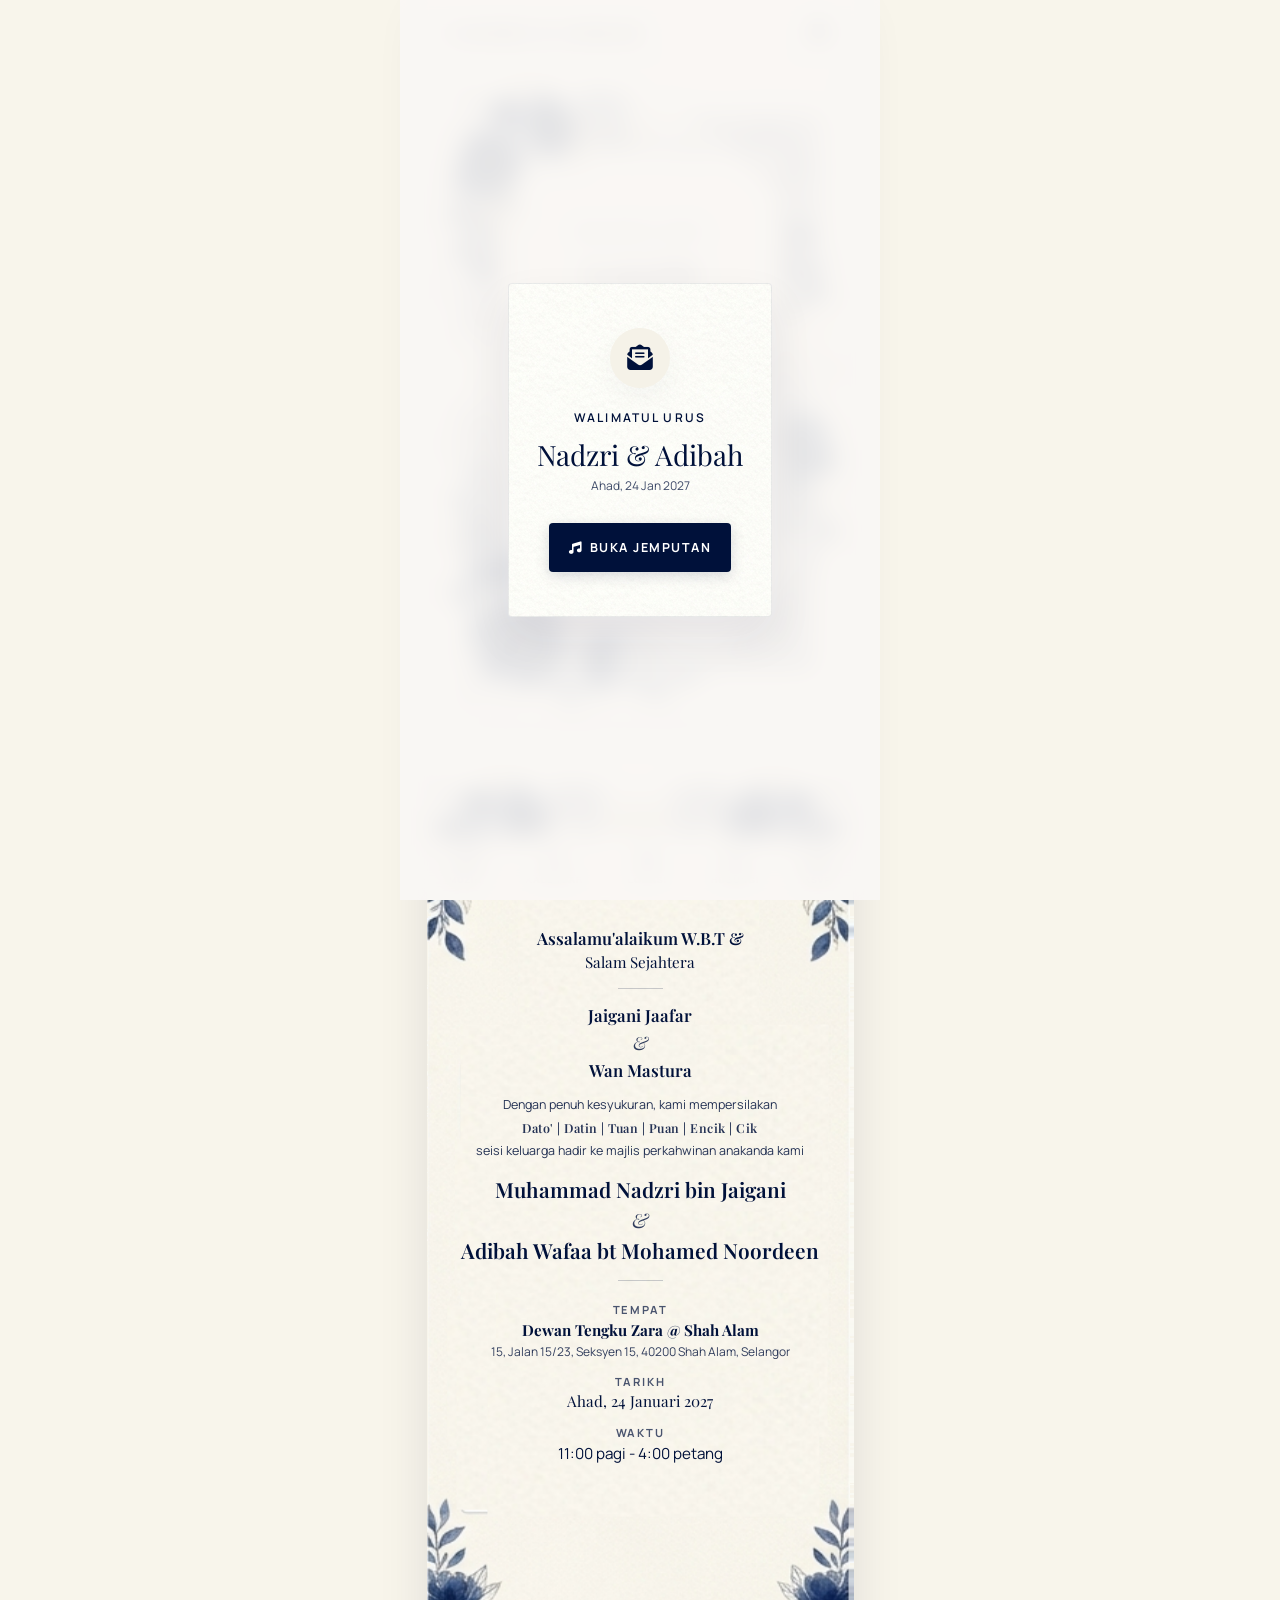
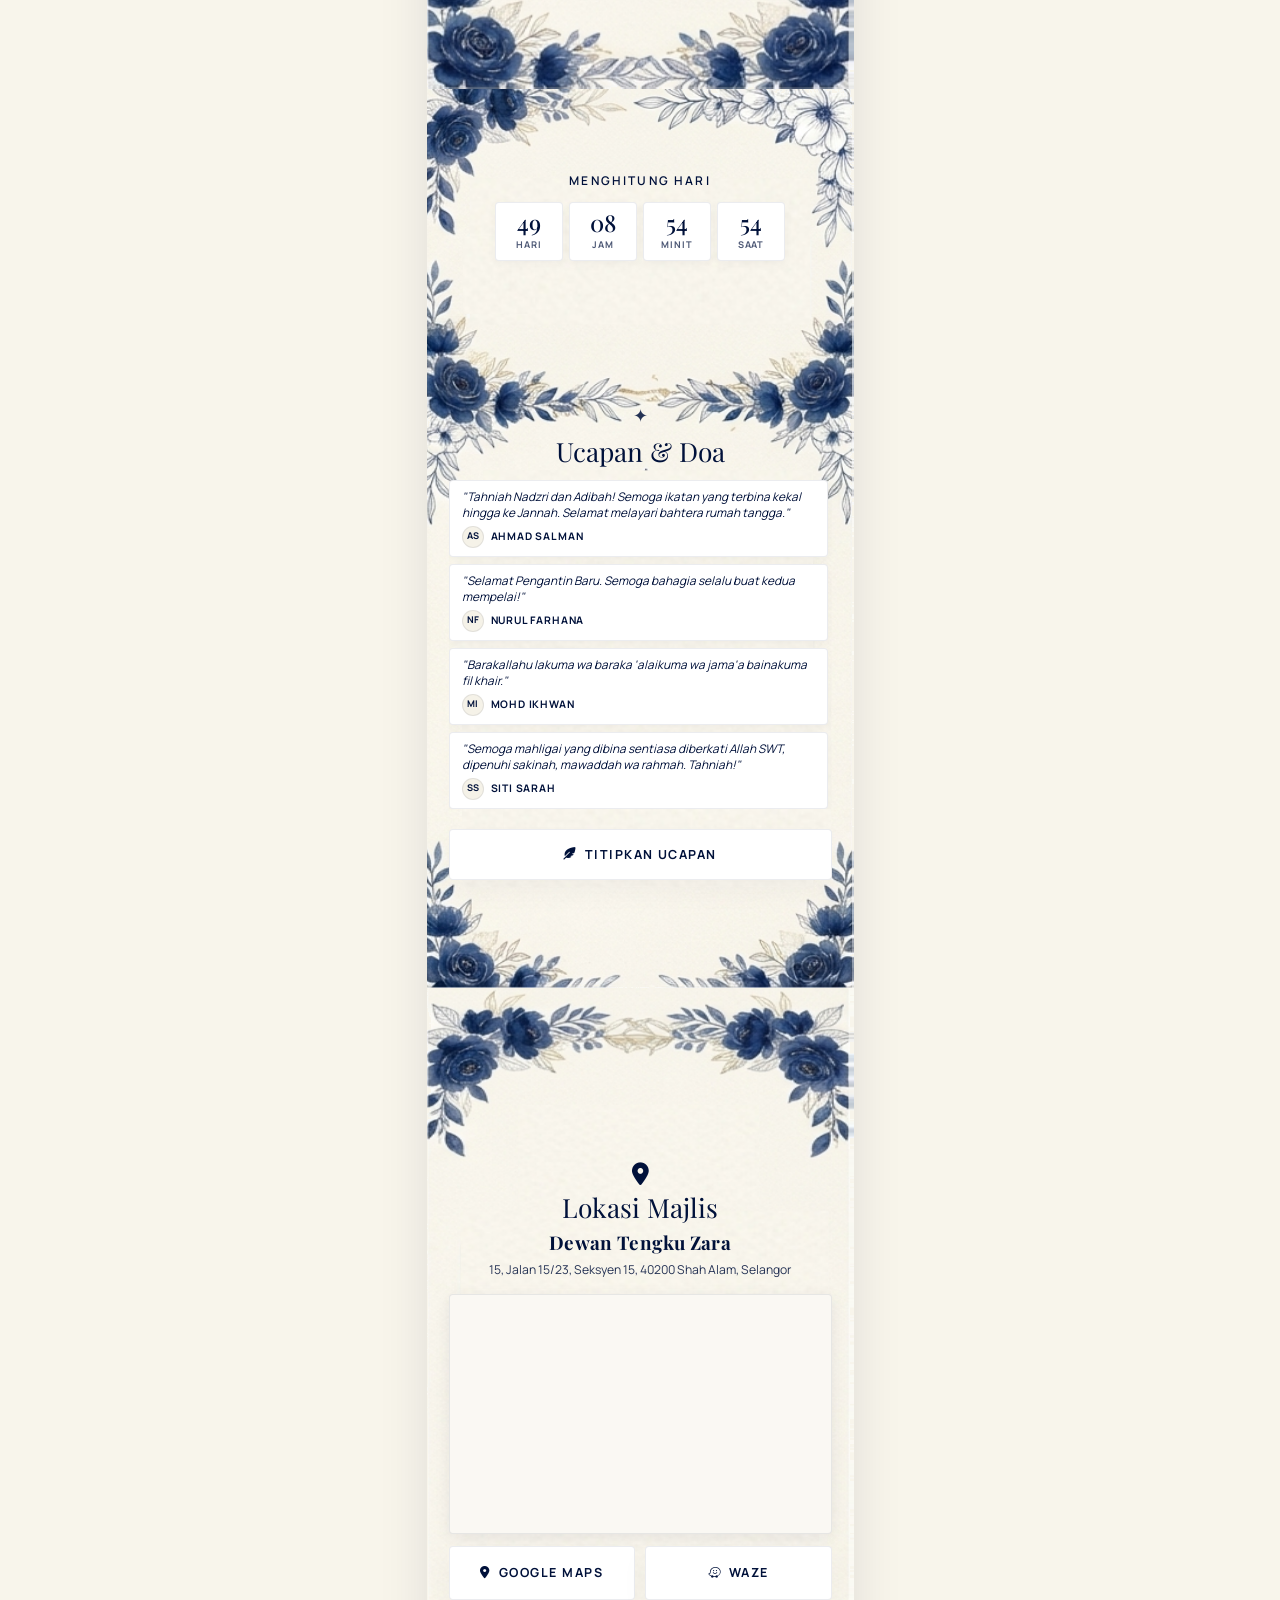
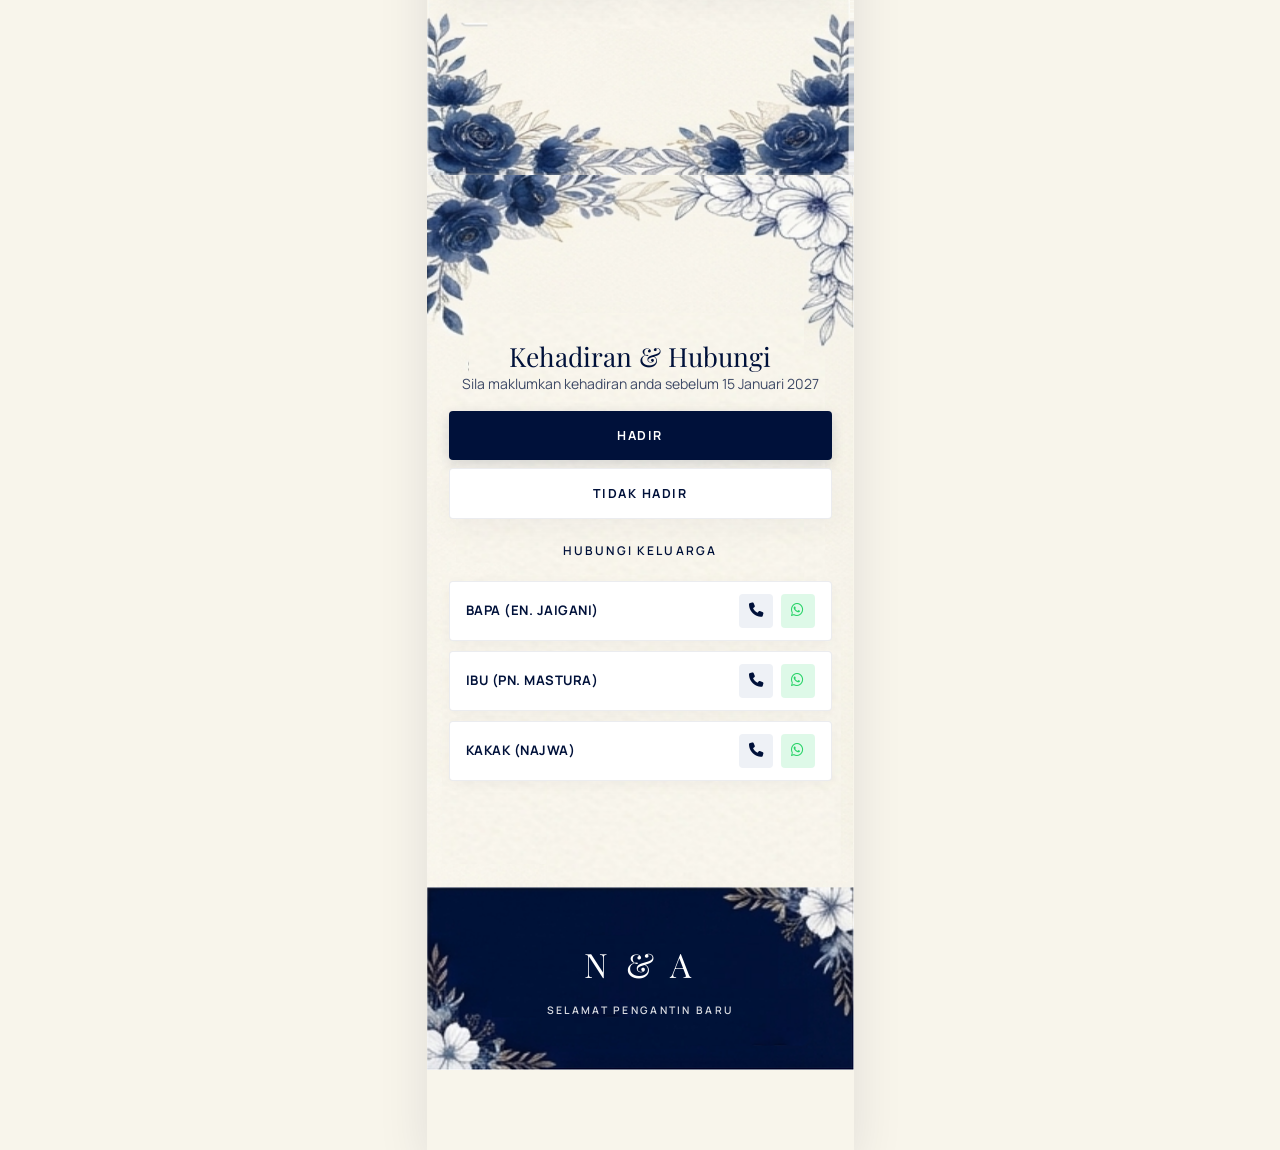
==== commit 42b5ddc1: "Hide contact phone numbers and connect WhatsApp and call links for Ayah, Ibu, and Kakak" ====
--- a/Kad Kahwin 2/index.html
+++ b/Kad Kahwin 2/index.html
@@ -249,13 +249,12 @@
 <div class="family-card movable-item" data-move-id="family-card-1">
 <div class="family-info">
 <p class="family-role-name">BAPA (EN. JAIGANI)</p>
-<p class="family-phone-number">012-345 6789</p>
 </div>
 <div class="family-action-buttons">
-<a aria-label="Telefon Bapa" class="icon-circle-btn" href="tel:0123456789">
+<a aria-label="Telefon Bapa" class="icon-circle-btn" href="tel:+60137786149" title="Telefon">
 <i class="fa-solid fa-phone"></i>
 </a>
-<a aria-label="WhatsApp Bapa" class="icon-circle-btn whatsapp-btn" href="https://wa.me/60123456789" rel="noopener noreferrer" target="_blank">
+<a aria-label="WhatsApp Bapa" class="icon-circle-btn whatsapp-btn" href="https://wa.me/60137786149" rel="noopener noreferrer" target="_blank" title="WhatsApp">
 <i class="fa-brands fa-whatsapp"></i>
 </a>
 </div>
@@ -264,28 +263,26 @@
 <div class="family-card movable-item" data-move-id="family-card-2">
 <div class="family-info">
 <p class="family-role-name">IBU (PN. MASTURA)</p>
-<p class="family-phone-number">013-987 6543</p>
 </div>
 <div class="family-action-buttons">
-<a aria-label="Telefon Ibu" class="icon-circle-btn" href="tel:0139876543">
+<a aria-label="Telefon Ibu" class="icon-circle-btn" href="tel:+60123169922" title="Telefon">
 <i class="fa-solid fa-phone"></i>
 </a>
-<a aria-label="WhatsApp Ibu" class="icon-circle-btn whatsapp-btn" href="https://wa.me/60139876543" rel="noopener noreferrer" target="_blank">
+<a aria-label="WhatsApp Ibu" class="icon-circle-btn whatsapp-btn" href="https://wa.me/60123169922" rel="noopener noreferrer" target="_blank" title="WhatsApp">
 <i class="fa-brands fa-whatsapp"></i>
 </a>
 </div>
 </div>
-<!-- Contact 3: Adik -->
+<!-- Contact 3: Kakak -->
 <div class="family-card movable-item" data-move-id="family-card-3">
 <div class="family-info">
 <p class="family-role-name">KAKAK (NAJWA)</p>
-<p class="family-phone-number">019-222 3344</p>
 </div>
 <div class="family-action-buttons">
-<a aria-label="Telefon Adik" class="icon-circle-btn" href="tel:0192223344">
+<a aria-label="Telefon Kakak" class="icon-circle-btn" href="tel:+60176966859" title="Telefon">
 <i class="fa-solid fa-phone"></i>
 </a>
-<a aria-label="WhatsApp Adik" class="icon-circle-btn whatsapp-btn" href="https://wa.me/60192223344" rel="noopener noreferrer" target="_blank">
+<a aria-label="WhatsApp Kakak" class="icon-circle-btn whatsapp-btn" href="https://wa.me/60176966859" rel="noopener noreferrer" target="_blank" title="WhatsApp">
 <i class="fa-brands fa-whatsapp"></i>
 </a>
 </div>
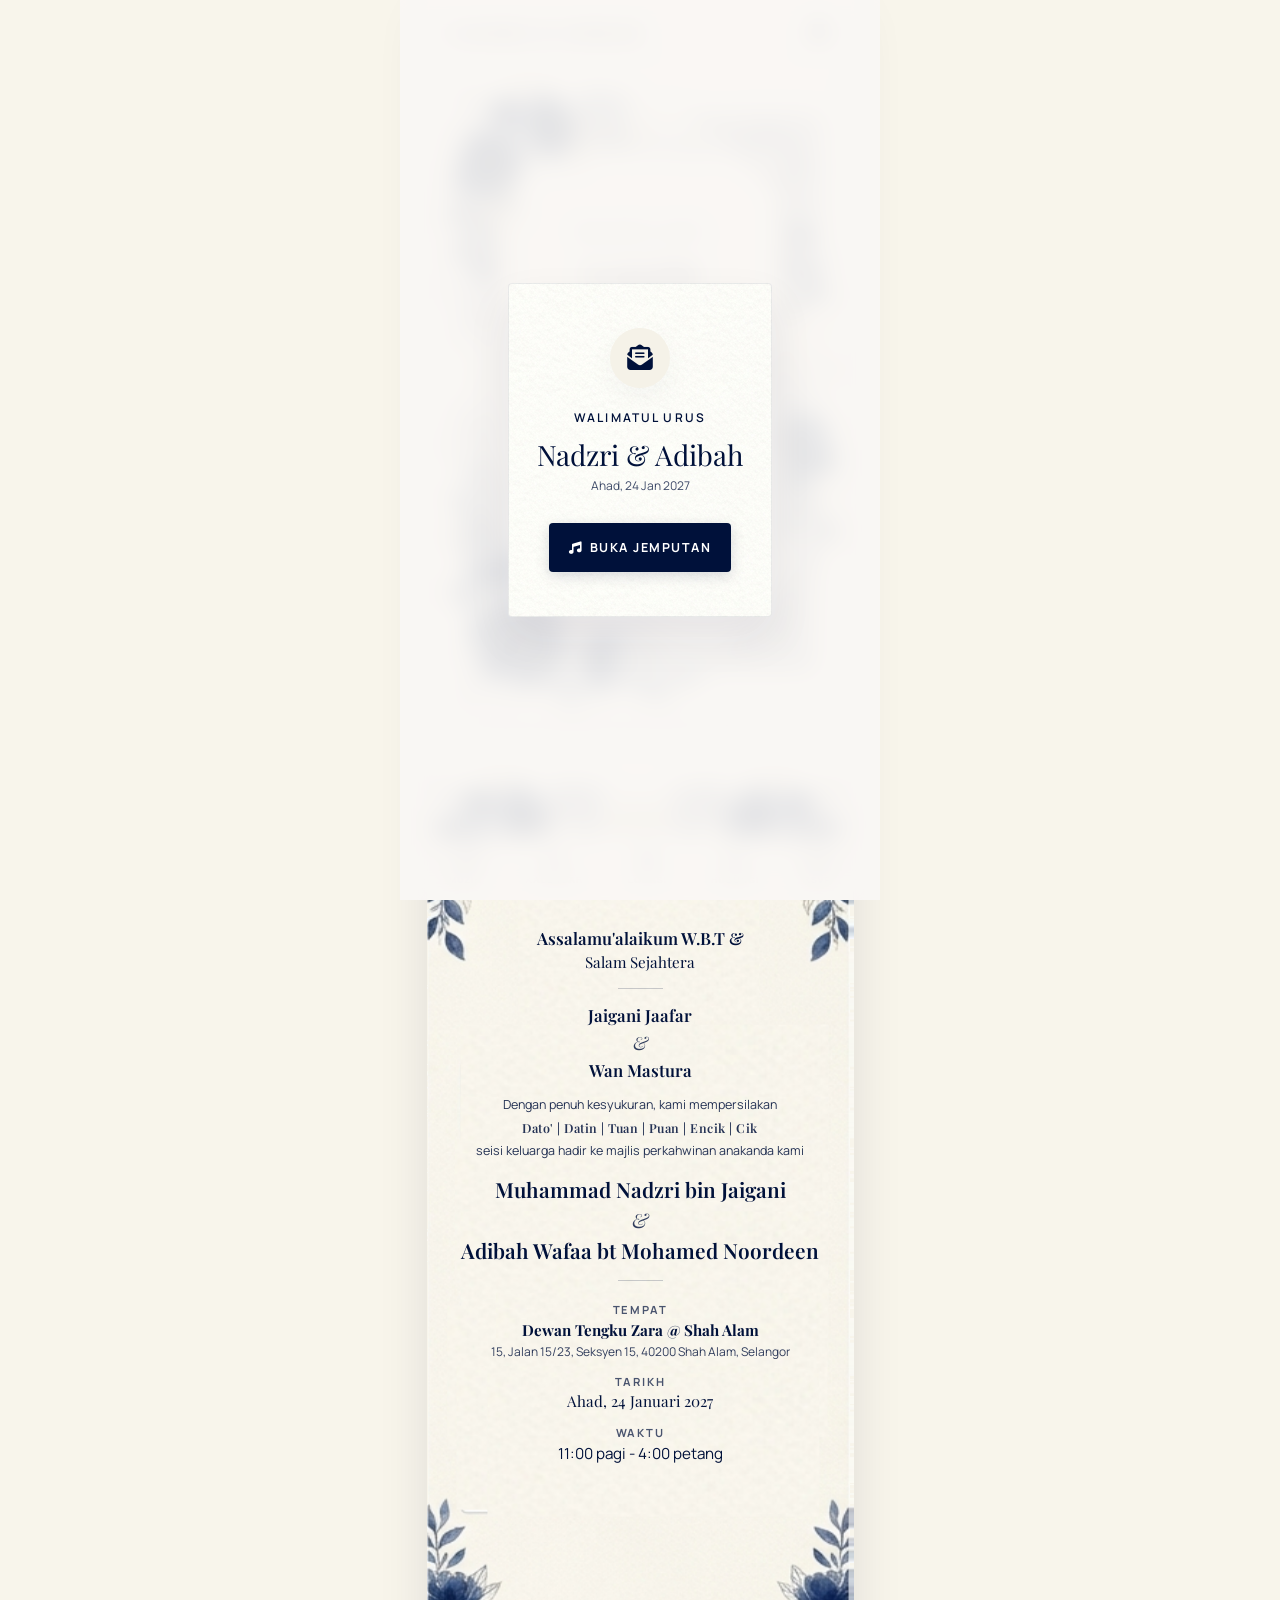
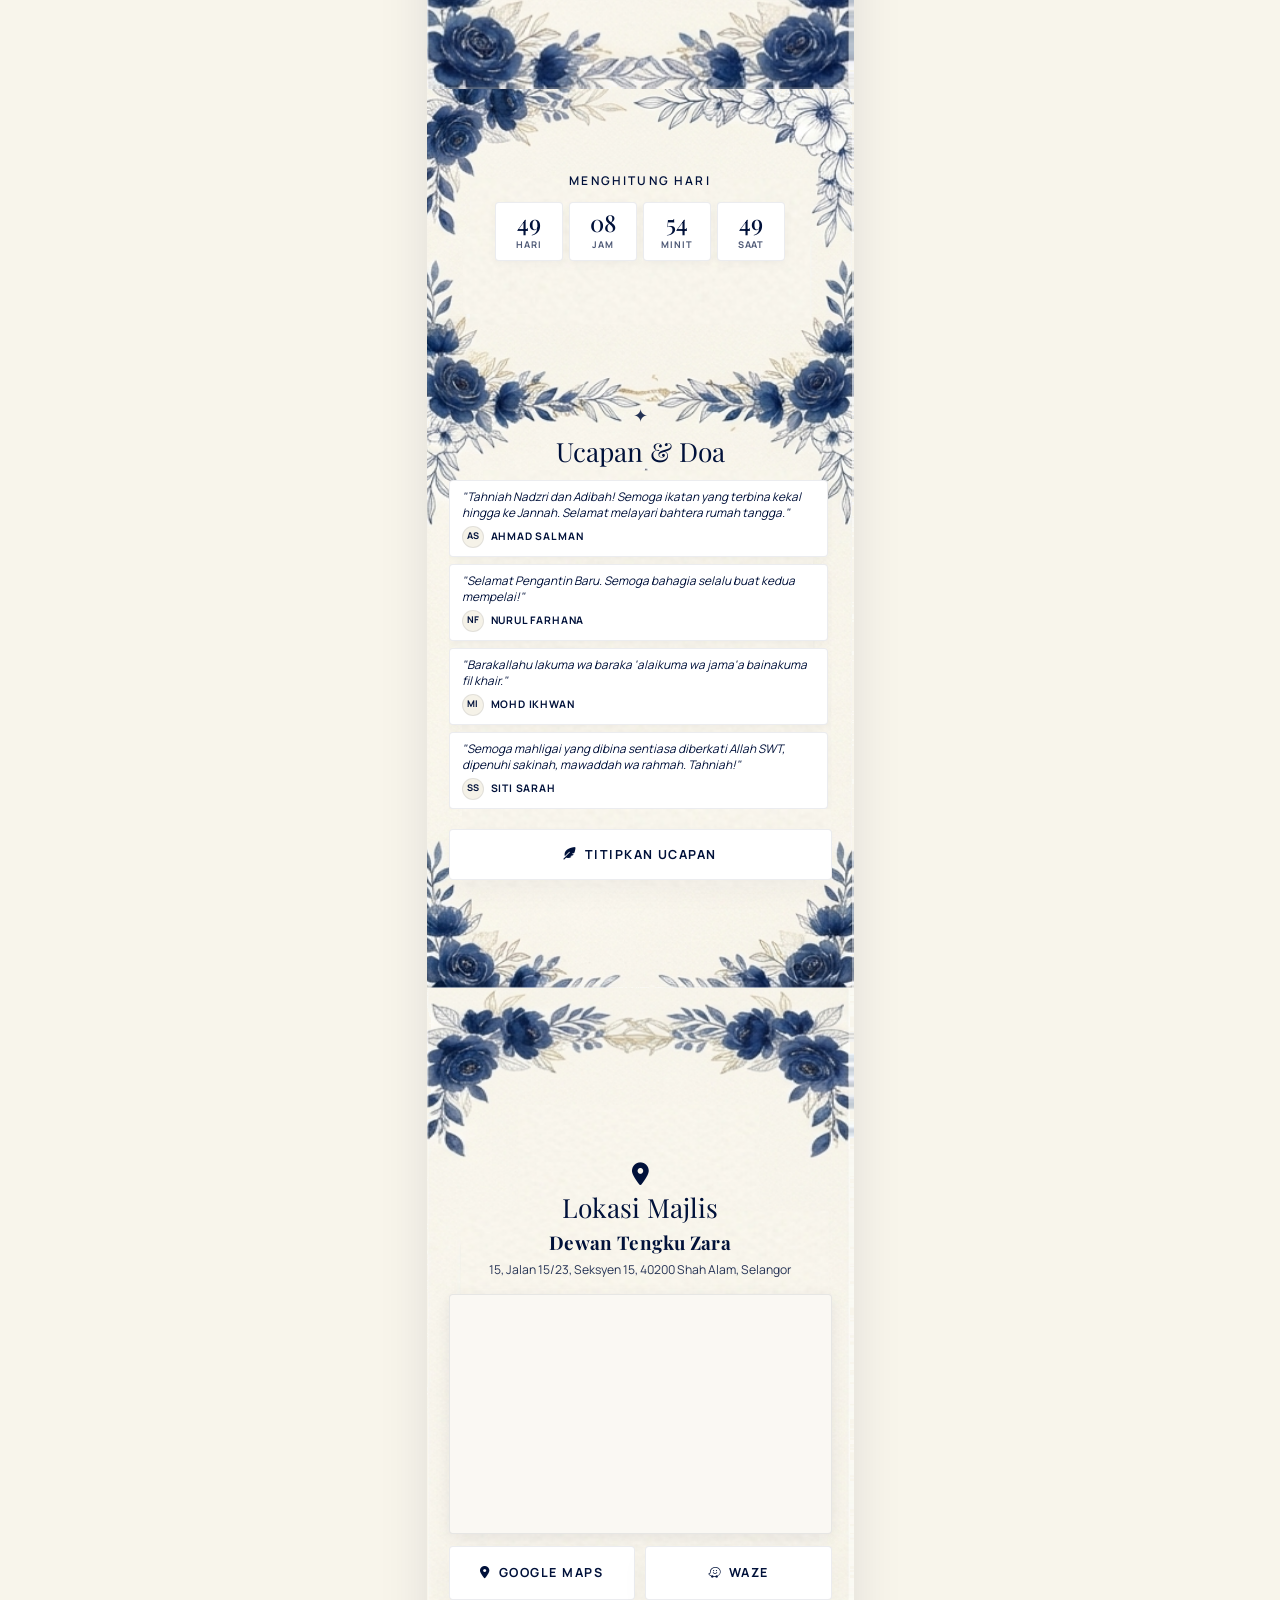
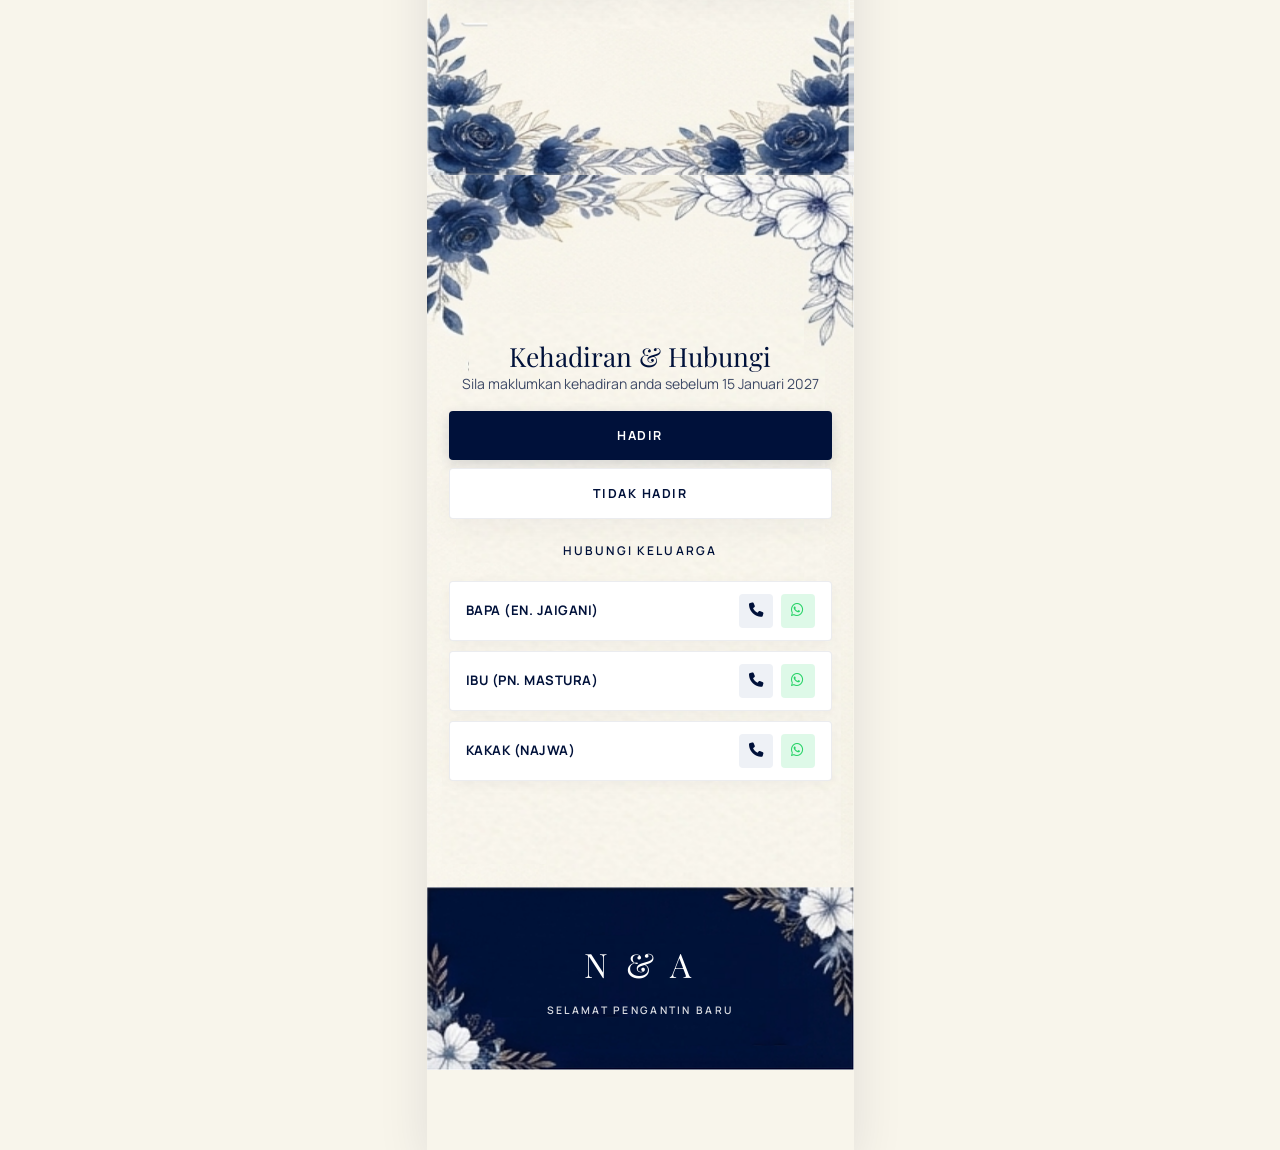
==== commit eb5005ee: "Add high-res Open Graph and WhatsApp thumbnail preview assets and meta tags" ====
--- a/Kad Kahwin 2/index.html
+++ b/Kad Kahwin 2/index.html
@@ -5,6 +5,29 @@
 <meta charset="utf-8"/>
 <meta content="width=device-width, initial-scale=1.0, maximum-scale=1.0, user-scalable=no" name="viewport"/>
 <title>Walimatul Urus Nadzri &amp; Adibah</title>
+<meta name="description" content="Jemputan Walimatul Urus Muhammad Nadzri &amp; Adibah Wafaa pada Ahad, 24 Januari 2027 di Dewan Tengku Zara, Shah Alam."/>
+
+<!-- Open Graph / WhatsApp Preview Meta Tags -->
+<meta property="og:type" content="website"/>
+<meta property="og:url" content="https://nadjai96.github.io/kad-kahwin/"/>
+<meta property="og:title" content="Walimatul Urus Nadzri &amp; Adibah"/>
+<meta property="og:description" content="Jemputan Walimatul Urus Muhammad Nadzri &amp; Adibah Wafaa pada Ahad, 24 Januari 2027 di Dewan Tengku Zara, Shah Alam."/>
+<meta property="og:image" content="https://nadjai96.github.io/kad-kahwin/assets/og-thumbnail.jpg"/>
+<meta property="og:image:secure_url" content="https://nadjai96.github.io/kad-kahwin/assets/og-thumbnail.jpg"/>
+<meta property="og:image:type" content="image/jpeg"/>
+<meta property="og:image:width" content="1200"/>
+<meta property="og:image:height" content="630"/>
+<meta property="og:image:alt" content="Walimatul Urus Nadzri &amp; Adibah"/>
+
+<!-- Twitter Meta Tags -->
+<meta name="twitter:card" content="summary_large_image"/>
+<meta name="twitter:title" content="Walimatul Urus Nadzri &amp; Adibah"/>
+<meta name="twitter:description" content="Jemputan Walimatul Urus Muhammad Nadzri &amp; Adibah Wafaa pada Ahad, 24 Januari 2027 di Dewan Tengku Zara, Shah Alam."/>
+<meta name="twitter:image" content="https://nadjai96.github.io/kad-kahwin/assets/og-thumbnail.jpg"/>
+
+<!-- Favicon / Apple Touch Icon -->
+<link rel="icon" type="image/jpeg" href="assets/og-square.jpg"/>
+<link rel="apple-touch-icon" href="assets/og-square.jpg"/>
 <link href="https://fonts.googleapis.com" rel="preconnect"/>
 <link crossorigin="" href="https://fonts.gstatic.com" rel="preconnect"/>
 <link href="https://fonts.googleapis.com/css2?family=Great+Vibes&amp;family=Playfair+Display:ital,wght@0,400;0,600;0,700;1,400&amp;family=Manrope:wght@400;500;600;700&amp;display=swap" rel="stylesheet"/>
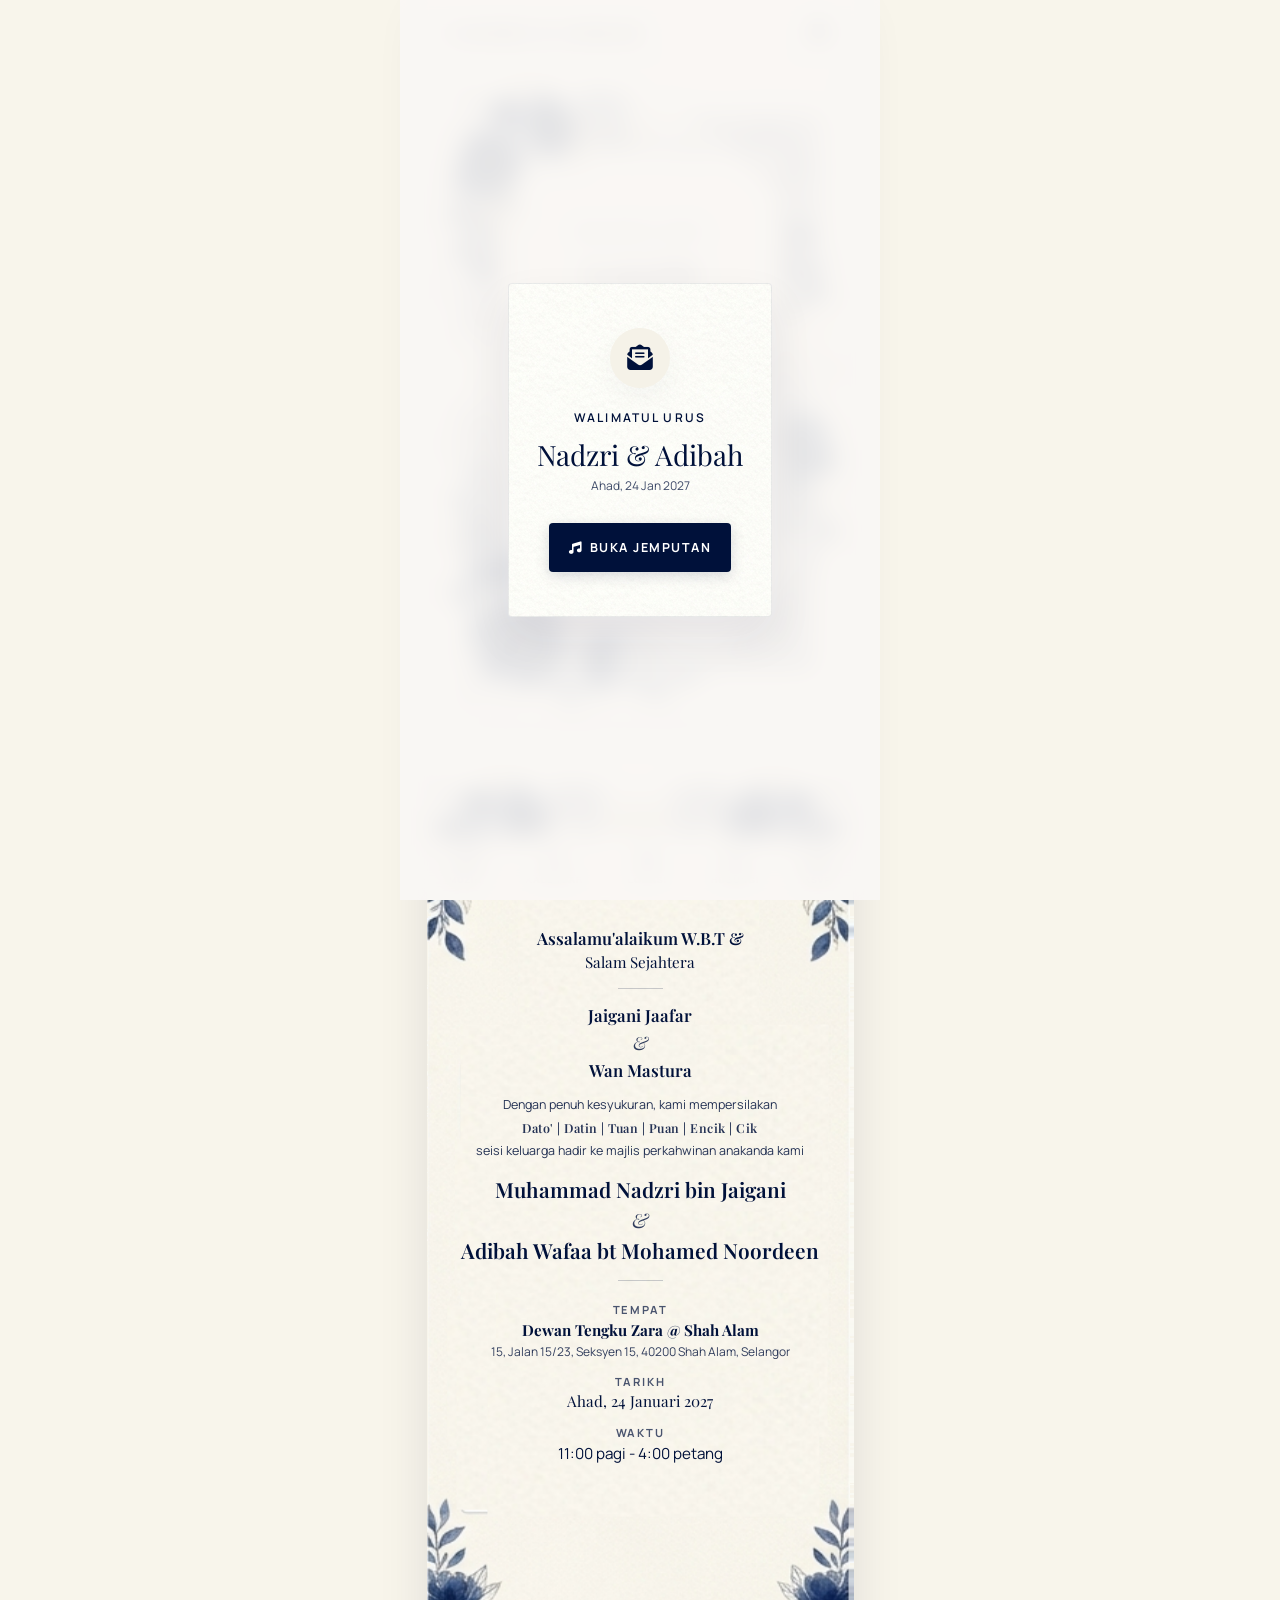
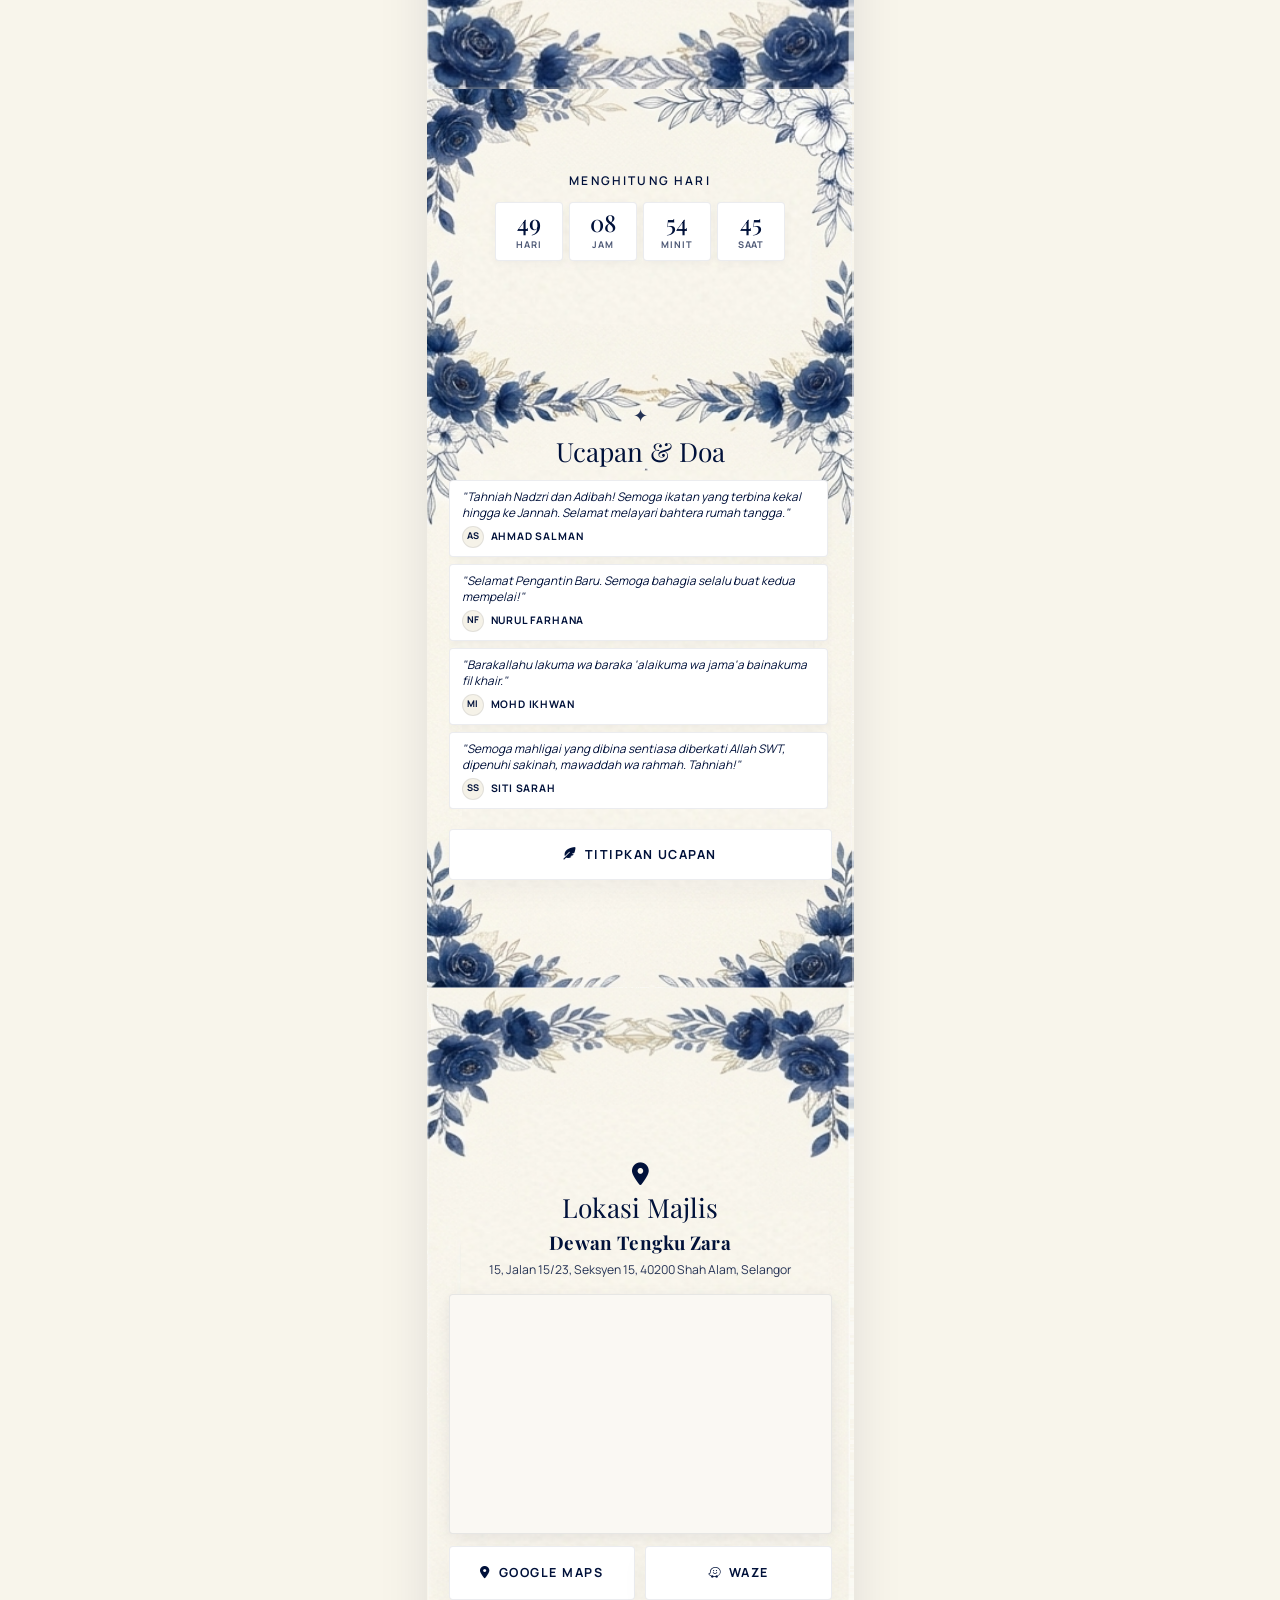
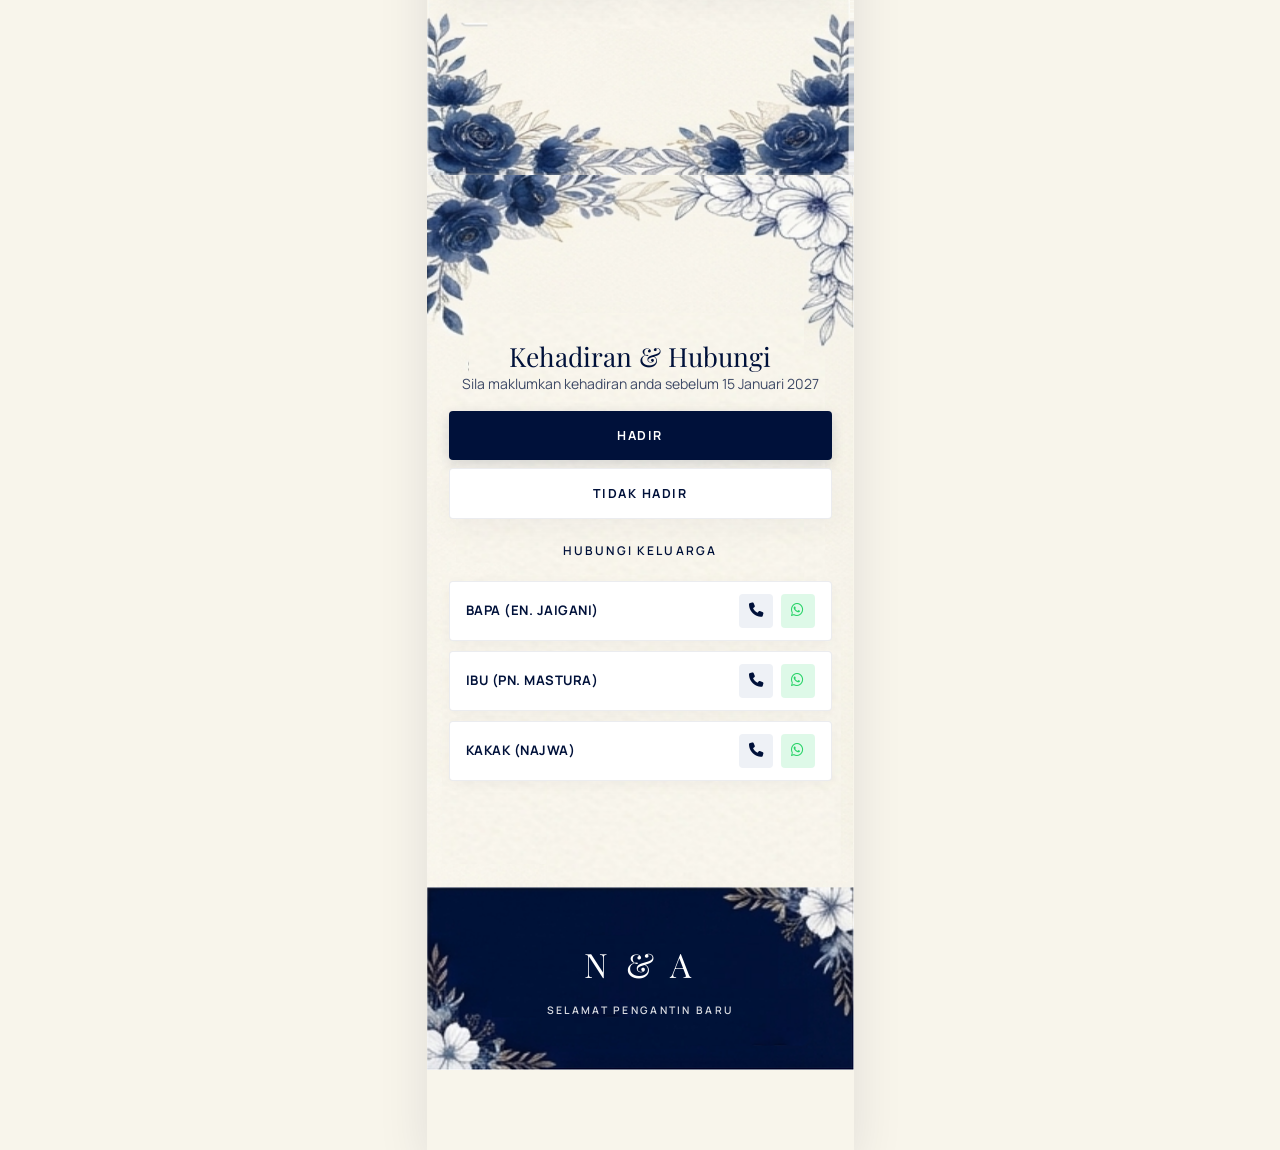
==== commit a5249386: "Optimize Open Graph tags with link image_src, site_name, and dual square/banner support for WhatsApp" ====
--- a/Kad Kahwin 2/index.html
+++ b/Kad Kahwin 2/index.html
@@ -8,16 +8,22 @@
 <meta name="description" content="Jemputan Walimatul Urus Muhammad Nadzri &amp; Adibah Wafaa pada Ahad, 24 Januari 2027 di Dewan Tengku Zara, Shah Alam."/>
 
 <!-- Open Graph / WhatsApp Preview Meta Tags -->
+<meta property="og:site_name" content="Walimatul Urus Nadzri &amp; Adibah"/>
+<meta property="og:title" content="Walimatul Urus Nadzri &amp; Adibah"/>
 <meta property="og:type" content="website"/>
 <meta property="og:url" content="https://nadjai96.github.io/kad-kahwin/"/>
-<meta property="og:title" content="Walimatul Urus Nadzri &amp; Adibah"/>
 <meta property="og:description" content="Jemputan Walimatul Urus Muhammad Nadzri &amp; Adibah Wafaa pada Ahad, 24 Januari 2027 di Dewan Tengku Zara, Shah Alam."/>
 <meta property="og:image" content="https://nadjai96.github.io/kad-kahwin/assets/og-thumbnail.jpg"/>
 <meta property="og:image:secure_url" content="https://nadjai96.github.io/kad-kahwin/assets/og-thumbnail.jpg"/>
 <meta property="og:image:type" content="image/jpeg"/>
 <meta property="og:image:width" content="1200"/>
 <meta property="og:image:height" content="630"/>
-<meta property="og:image:alt" content="Walimatul Urus Nadzri &amp; Adibah"/>
+<meta property="og:image" content="https://nadjai96.github.io/kad-kahwin/assets/og-square.jpg"/>
+<meta property="og:image:secure_url" content="https://nadjai96.github.io/kad-kahwin/assets/og-square.jpg"/>
+<meta property="og:image:type" content="image/jpeg"/>
+<meta property="og:image:width" content="600"/>
+<meta property="og:image:height" content="600"/>
+<link rel="image_src" href="https://nadjai96.github.io/kad-kahwin/assets/og-thumbnail.jpg"/>
 
 <!-- Twitter Meta Tags -->
 <meta name="twitter:card" content="summary_large_image"/>
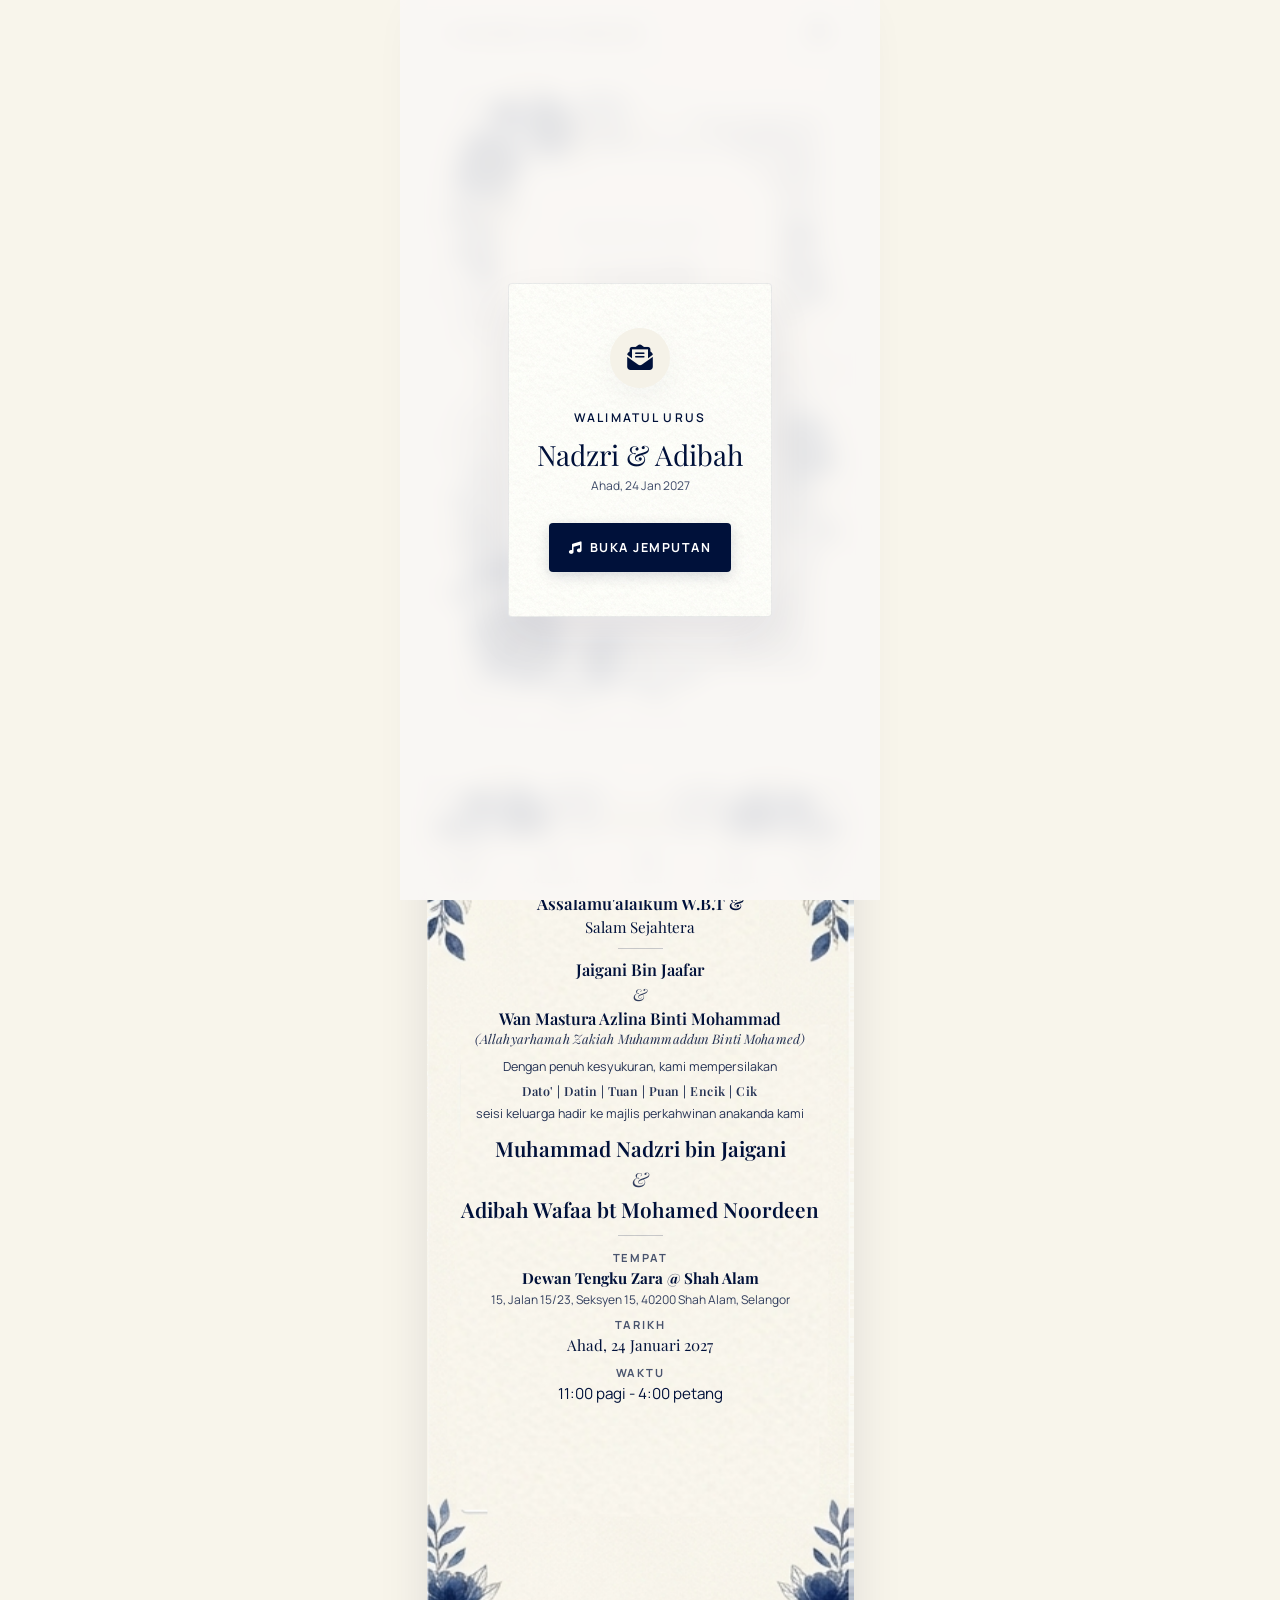
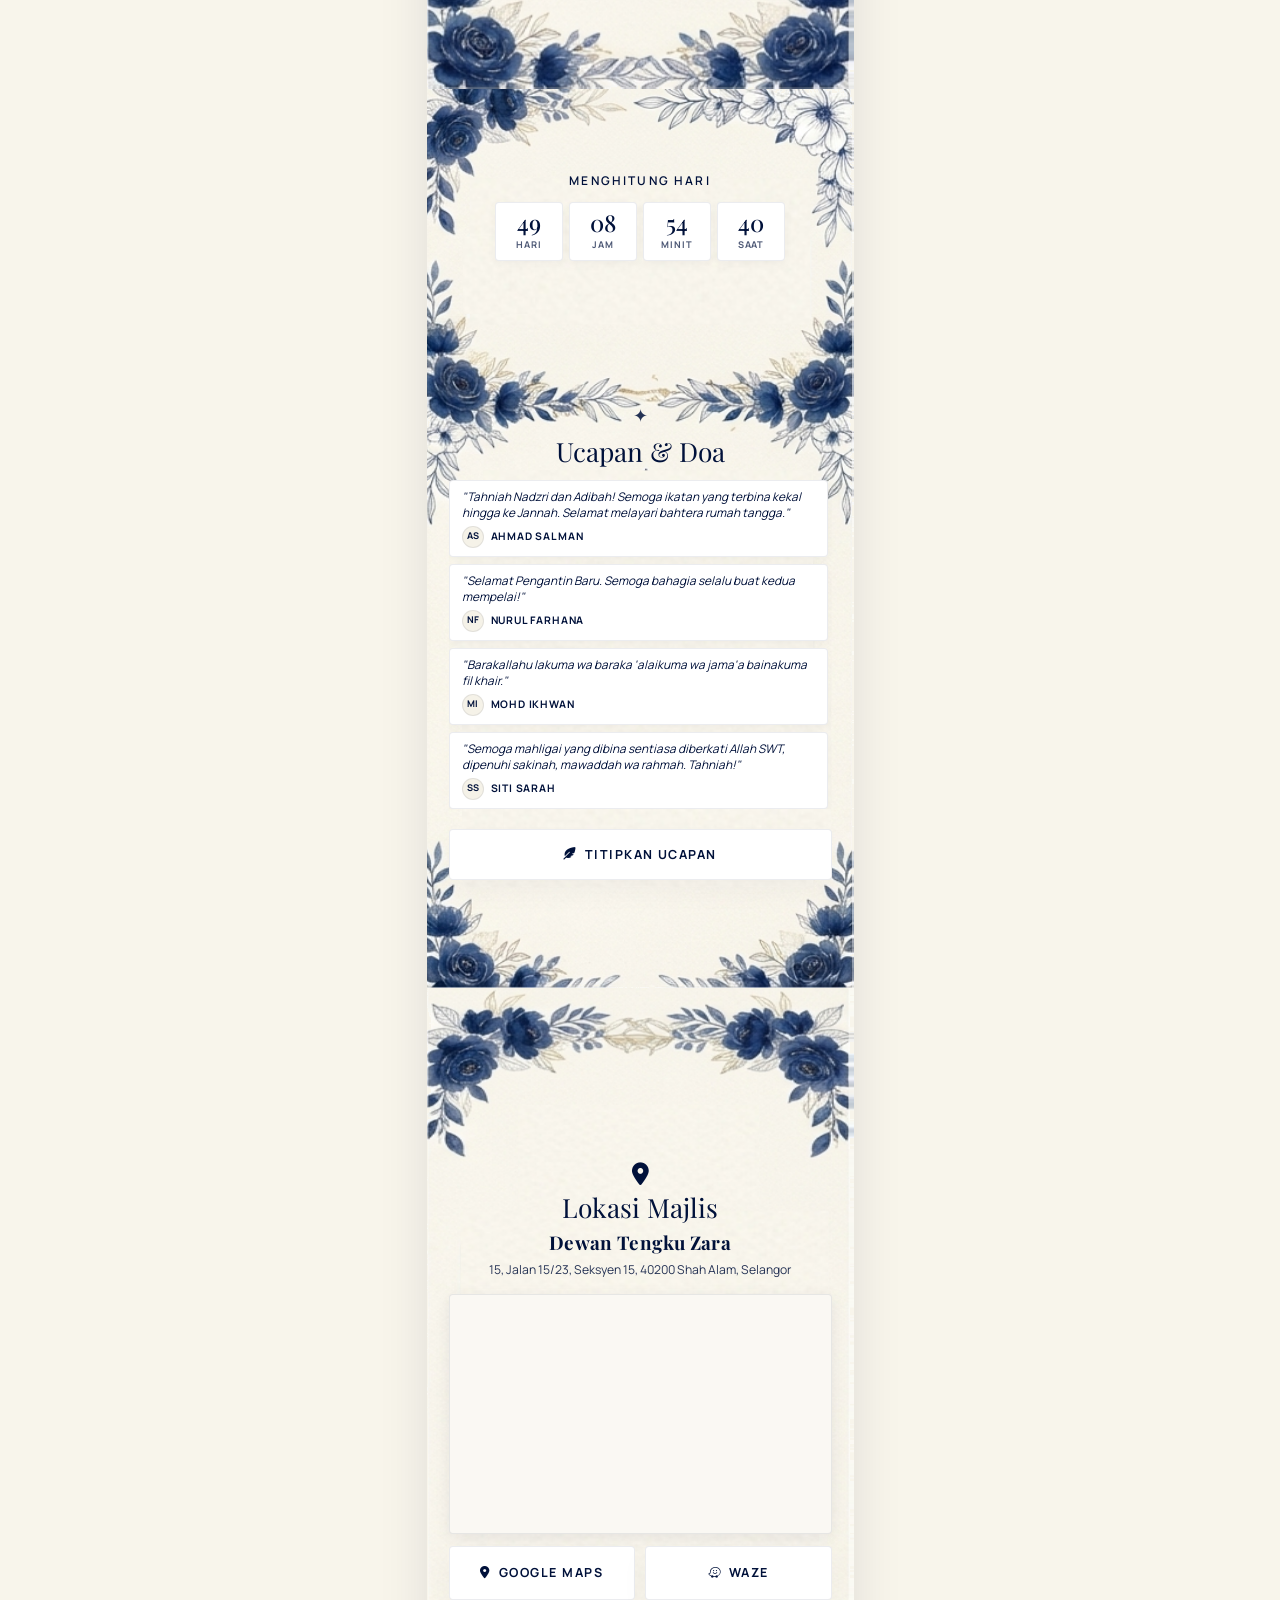
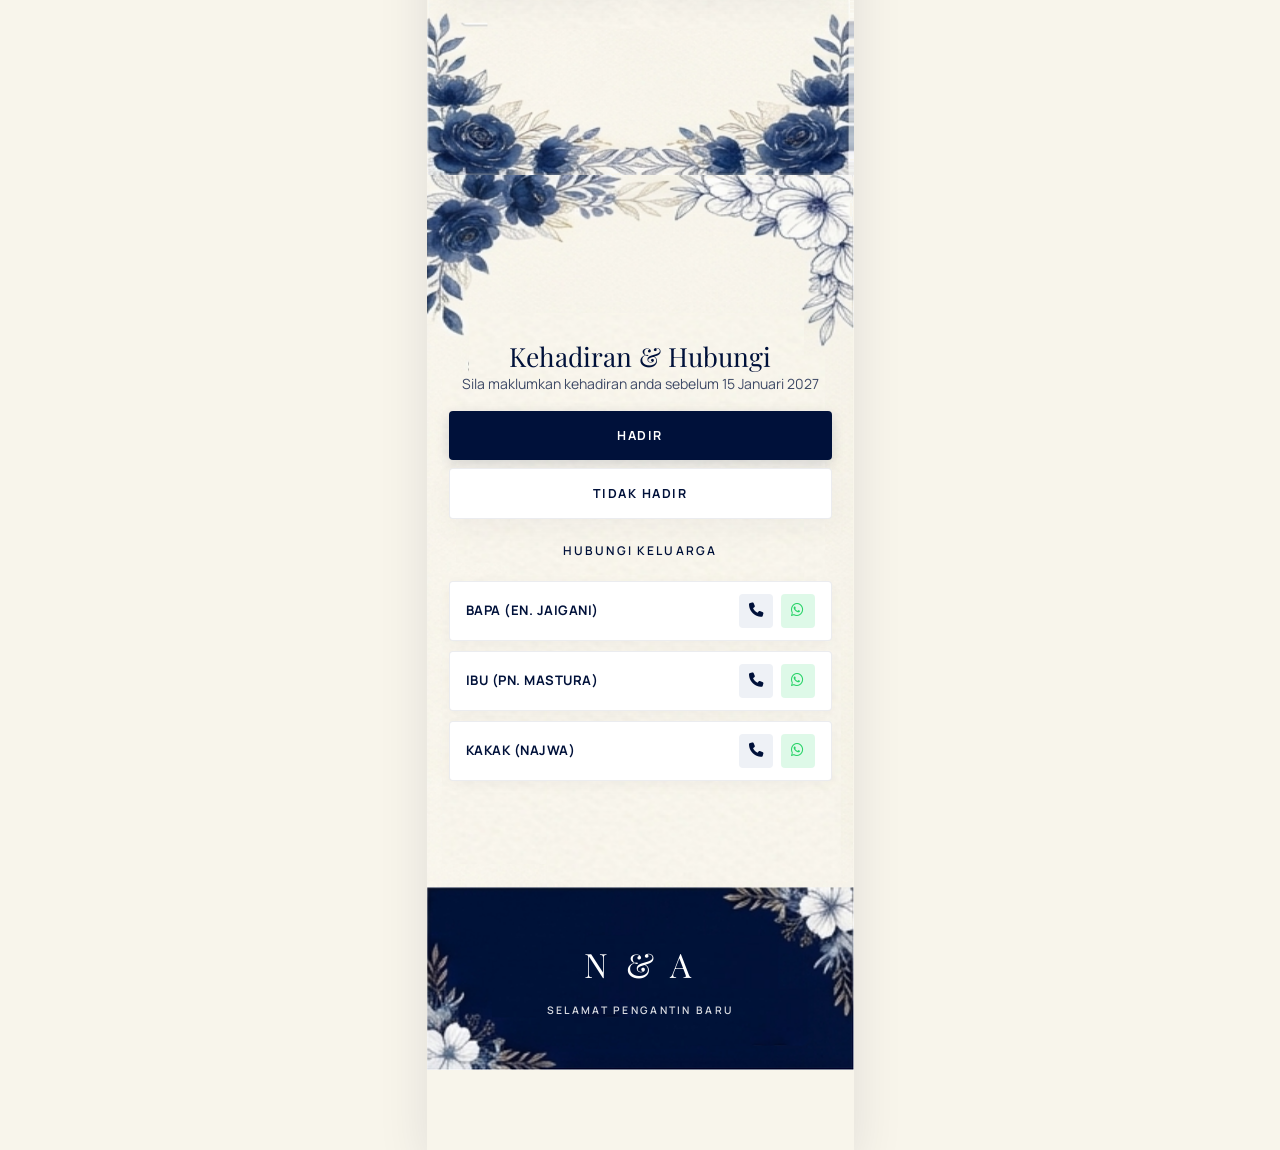
==== commit 0793796b: "Update parents invitation names and late mother honorific with calibrated spacing" ====
--- a/Kad Kahwin 2/index.html
+++ b/Kad Kahwin 2/index.html
@@ -108,9 +108,10 @@
 <div class="greet-divider-line movable-item" data-move-id="greet-divider-1"></div>
 <!-- Parents / Hosts -->
 <div class="parents-block movable-group" data-move-id="parents-block">
-<h3 class="parent-name font-serif movable-item" data-key="parent-father" data-move-id="parent-father">Jaigani Jaafar</h3>
+<h3 class="parent-name font-serif movable-item" data-key="parent-father" data-move-id="parent-father">Jaigani Bin Jaafar</h3>
 <span class="parent-amp font-serif movable-item" data-move-id="parent-amp">&amp;</span>
-<h3 class="parent-name font-serif movable-item" data-key="parent-mother" data-move-id="parent-mother">Wan Mastura</h3>
+<h3 class="parent-name font-serif movable-item" data-key="parent-mother" data-move-id="parent-mother">Wan Mastura Azlina Binti Mohammad</h3>
+<p class="parent-late font-serif movable-item" data-key="parent-mother-late" data-move-id="parent-mother-late">(Allahyarhamah Zakiah Muhammaddun Binti Mohamed)</p>
 </div>
 <!-- Jemputan Verse -->
 <div class="invitation-body-block movable-group" data-move-id="invitation-body-block">
--- a/Kad Kahwin 2/styles.css
+++ b/Kad Kahwin 2/styles.css
@@ -26,8 +26,8 @@
     
     /* Section 1.5: Jemputan */
     --s15-min-height: 927px;
-    --s15-padding-top: 165px;
-    --s15-padding-bottom: 140px;
+    --s15-padding-top: 130px;
+    --s15-padding-bottom: 110px;
     --s15-bg-scale-x: 100%;
     --s15-bg-scale-y: 100%;
     --s15-bg-pos-x: center;
@@ -427,14 +427,14 @@
 /* Section 1.5: Invitation Greetings & Details on section 3's floral background */
 #screen-invitation-details {
     width: 100%;
-    min-height: var(--s15-min-height, 1022px);
+    min-height: var(--s15-min-height, 927px);
     background-color: var(--surface);
     background-image: url('assets/bg_screen3_location.png');
     background-size: var(--s15-bg-scale-x, 100%) var(--s15-bg-scale-y, 100%);
     background-position: var(--s15-bg-pos-x, center) var(--s15-bg-pos-y, 0px);
     background-repeat: no-repeat;
     position: relative;
-    padding: var(--s15-padding-top, 165px) 22px var(--s15-padding-bottom, 140px);
+    padding: var(--s15-padding-top, 130px) 22px var(--s15-padding-bottom, 110px);
     display: flex;
     flex-direction: column;
     justify-content: flex-start;
@@ -446,7 +446,7 @@
     display: flex;
     flex-direction: column;
     align-items: center;
-    gap: 10px;
+    gap: 7px;
     width: 100%;
 }
 
@@ -472,27 +472,37 @@
     width: 45px;
     height: 1px;
     background: rgba(0, 17, 58, 0.2);
-    margin: 4px auto;
+    margin: 2px auto;
 }
 
 .parents-block {
-    margin: 2px 0;
+    margin: 1px 0;
 }
 
 .parent-name {
-    font-size: 1.05rem;
+    font-size: 1.02rem;
     font-weight: 600;
     color: var(--primary);
     line-height: 1.25;
+}
+
+.parent-late {
+    font-size: clamp(0.72rem, 2.7vw, 0.82rem);
+    font-style: italic;
+    color: var(--primary);
+    opacity: 0.85;
+    line-height: 1.25;
+    margin-top: 2px;
+    letter-spacing: 0.01em;
 }
 
 .parent-amp {
     display: block;
-    font-size: 1.15rem;
+    font-size: 1.05rem;
     font-style: italic;
     color: var(--primary);
     opacity: 0.8;
-    margin: 2px 0;
+    margin: 1px 0;
 }
 
 .invitation-body-block {
@@ -535,10 +545,10 @@
 }
 
 .event-meta-block {
-    margin-top: 6px;
-    display: flex;
-    flex-direction: column;
-    gap: 12px;
+    margin-top: 4px;
+    display: flex;
+    flex-direction: column;
+    gap: 8px;
     width: 100%;
 }
 
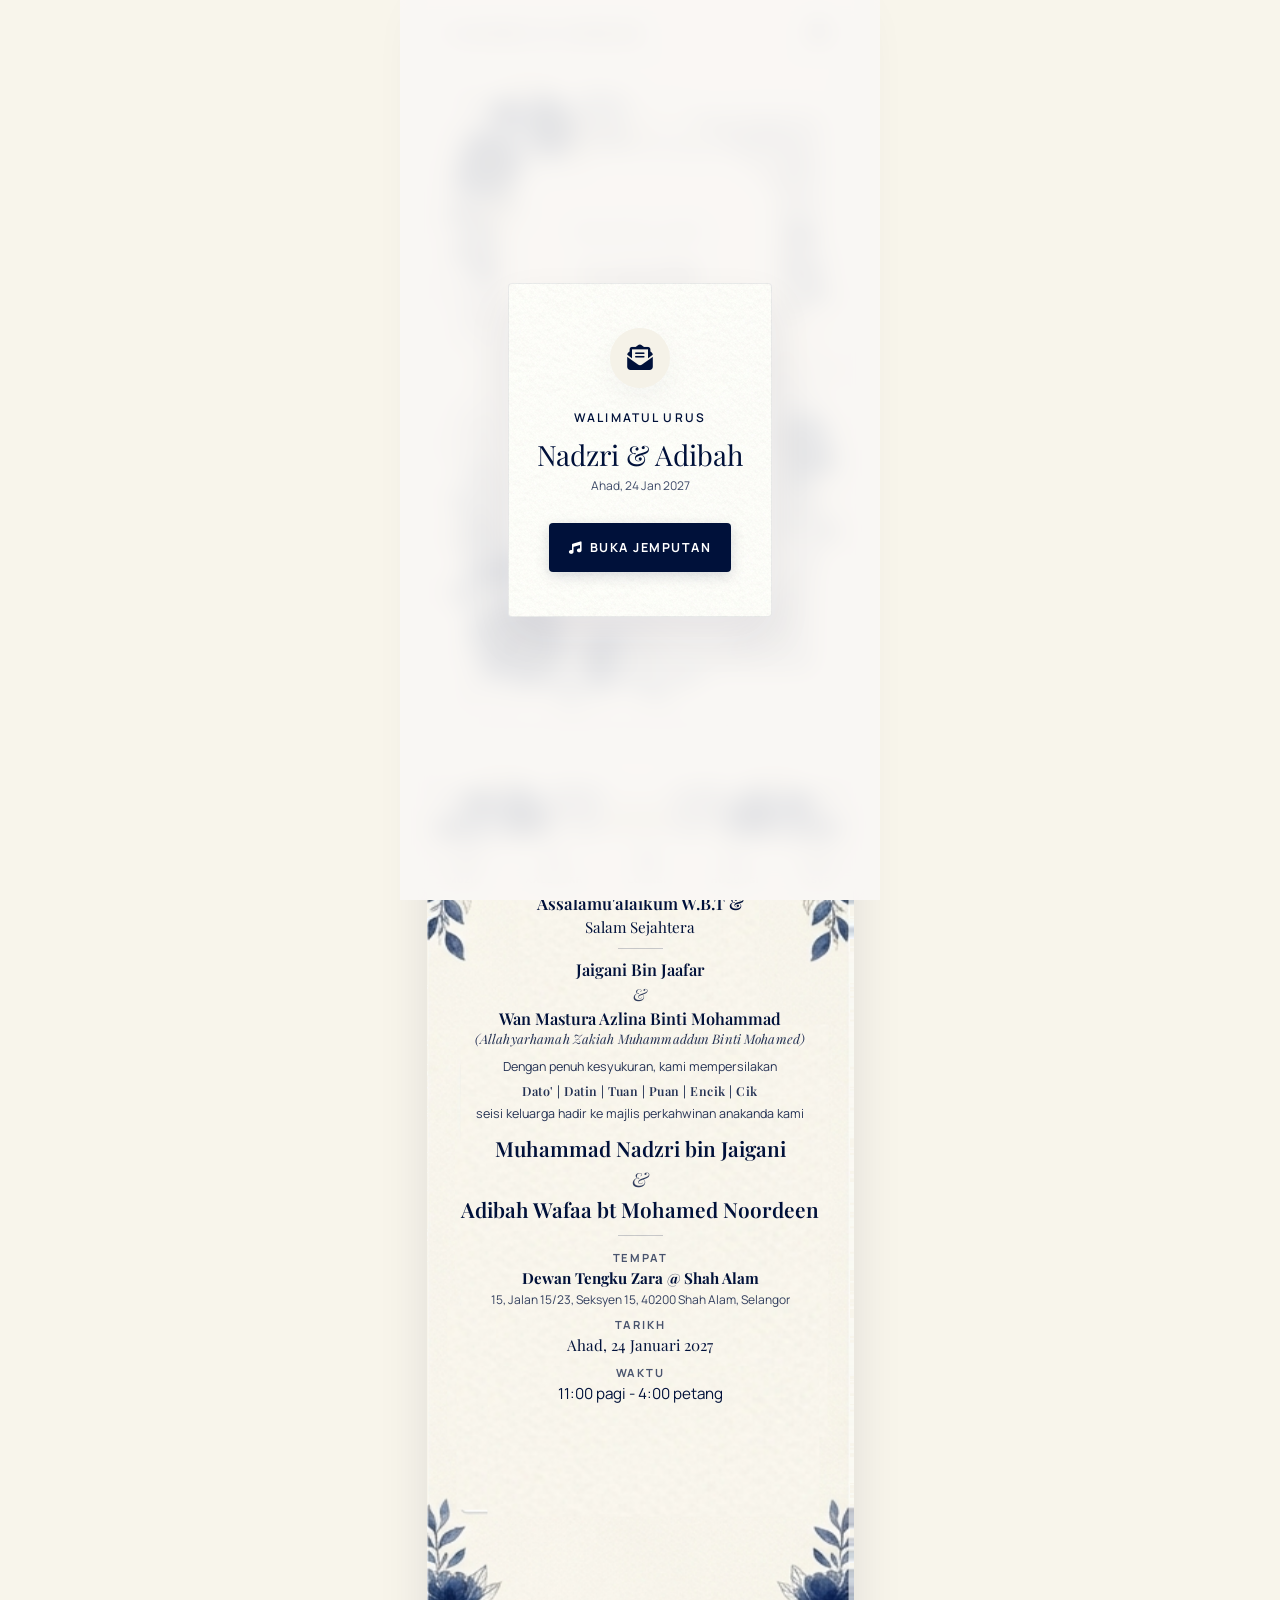
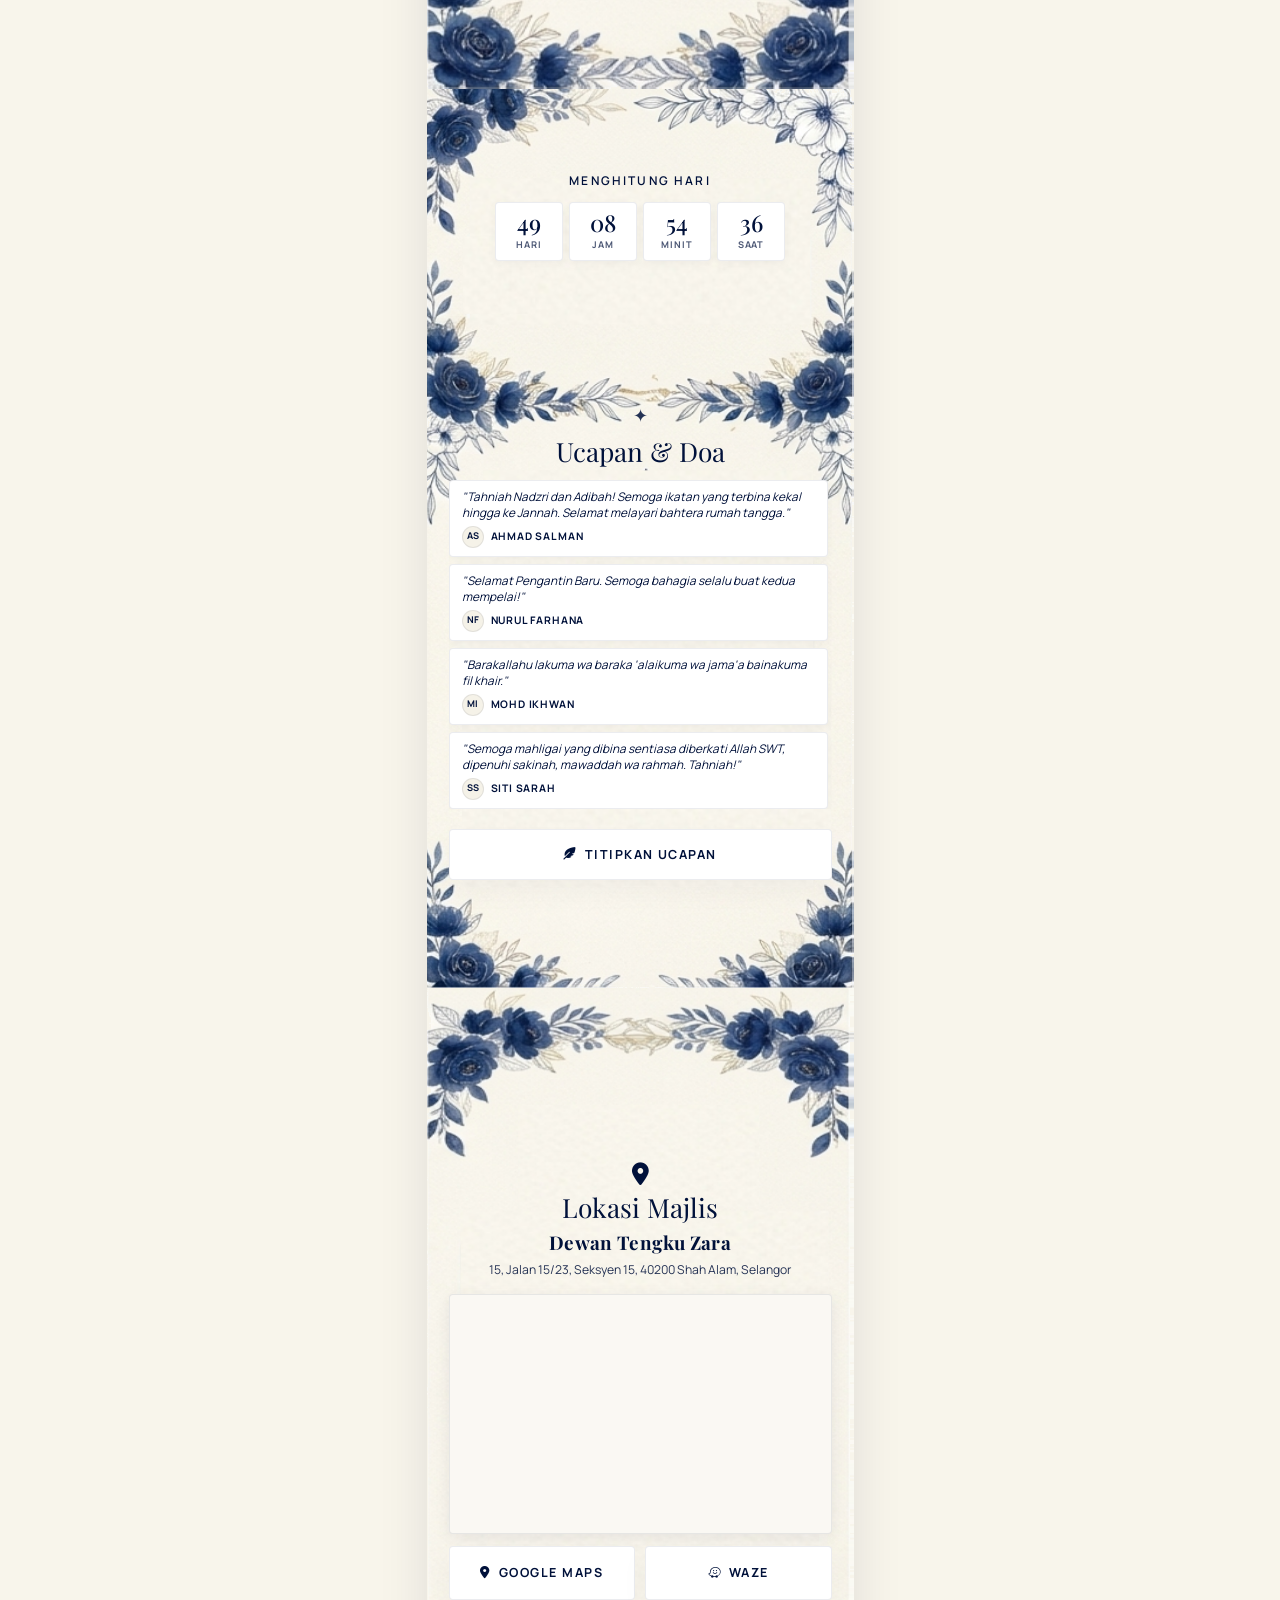
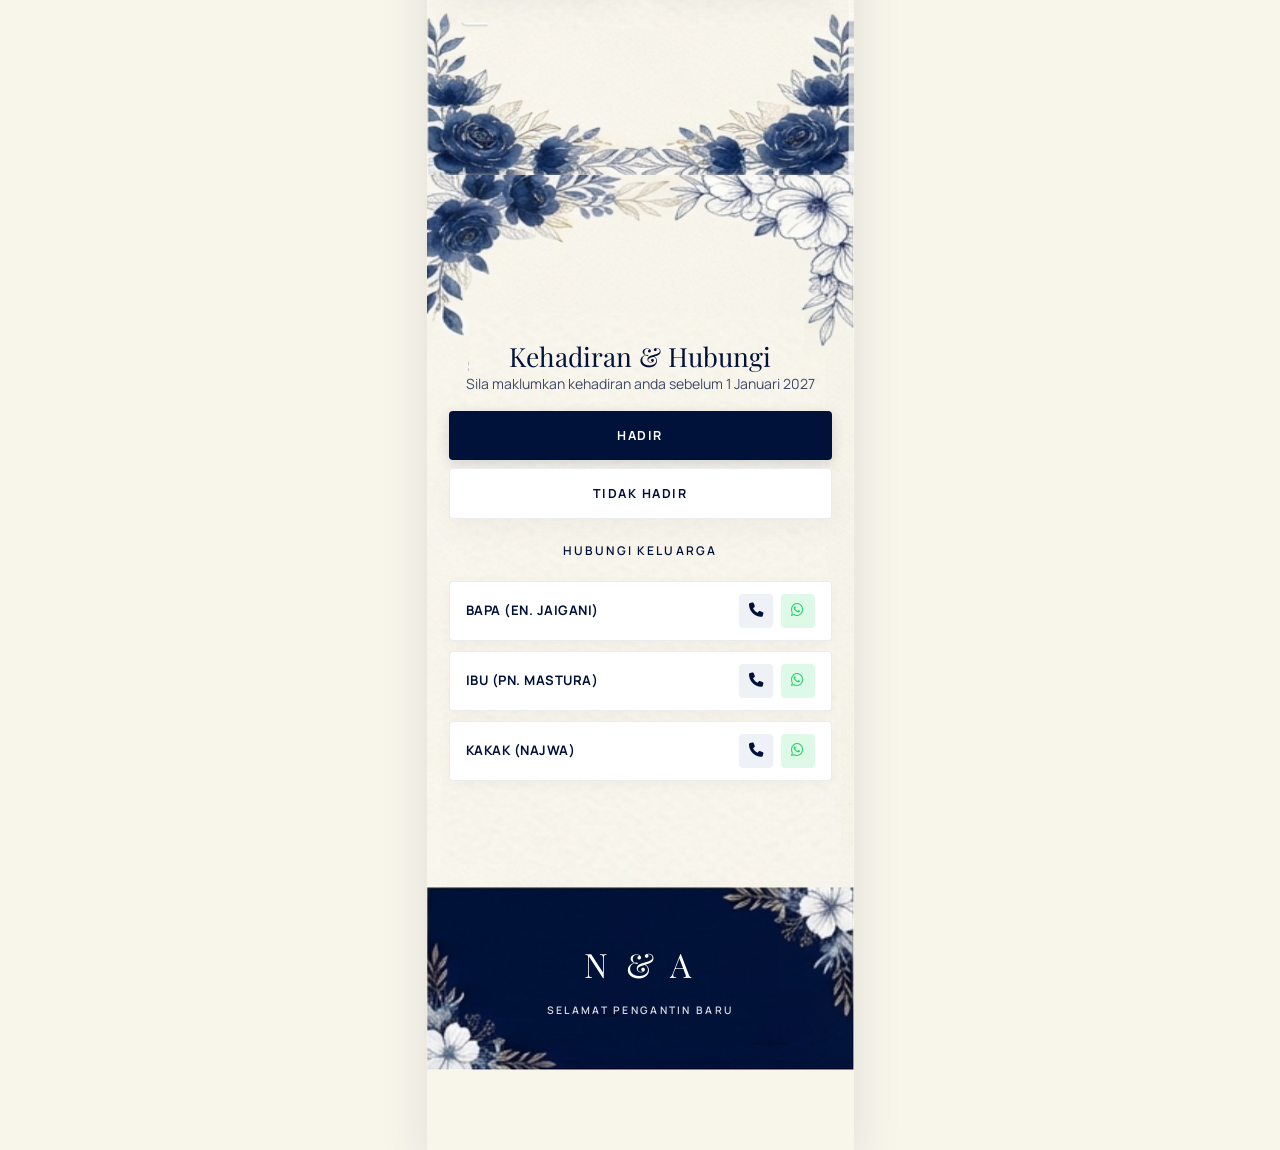
==== commit 86c186e3: "Update RSVP deadline to 1 Januari 2027" ====
--- a/Kad Kahwin 2/index.html
+++ b/Kad Kahwin 2/index.html
@@ -264,7 +264,7 @@
 <!-- Kehadiran & Hubungi Header -->
 <div class="section-block rsvp-header-block movable-group" data-move-id="rsvp-header-block">
 <h2 class="headline-md font-serif" data-key="rsvp-title">Kehadiran &amp; Hubungi</h2>
-<p class="body-md text-primary-muted center-text" data-key="rsvp-deadline">Sila maklumkan kehadiran anda sebelum 15 Januari 2027</p>
+<p class="body-md text-primary-muted center-text" data-key="rsvp-deadline">Sila maklumkan kehadiran anda sebelum 1 Januari 2027</p>
 <!-- Hadir / Tidak Hadir Buttons -->
 <div class="rsvp-choice-buttons">
 <button class="btn btn-primary full-width" id="btn-rsvp-open-hadir" type="button">HADIR</button>
